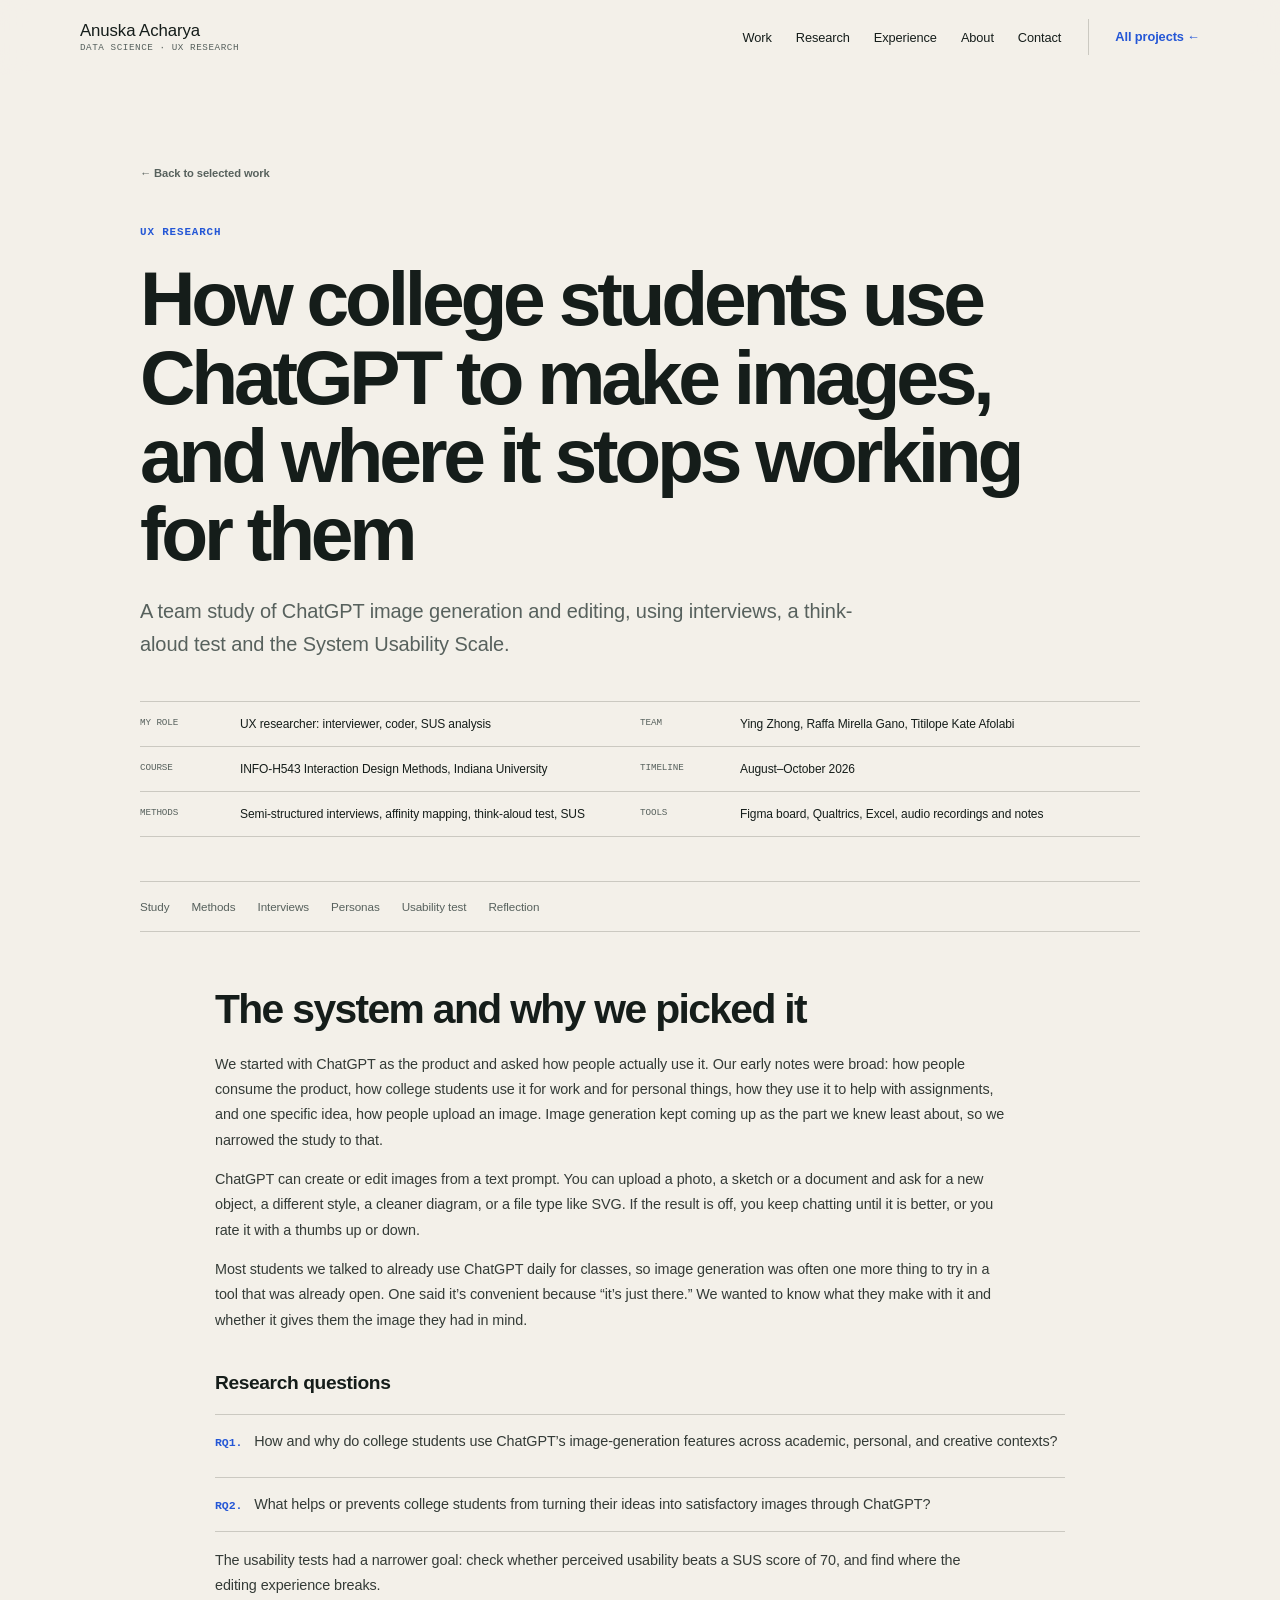
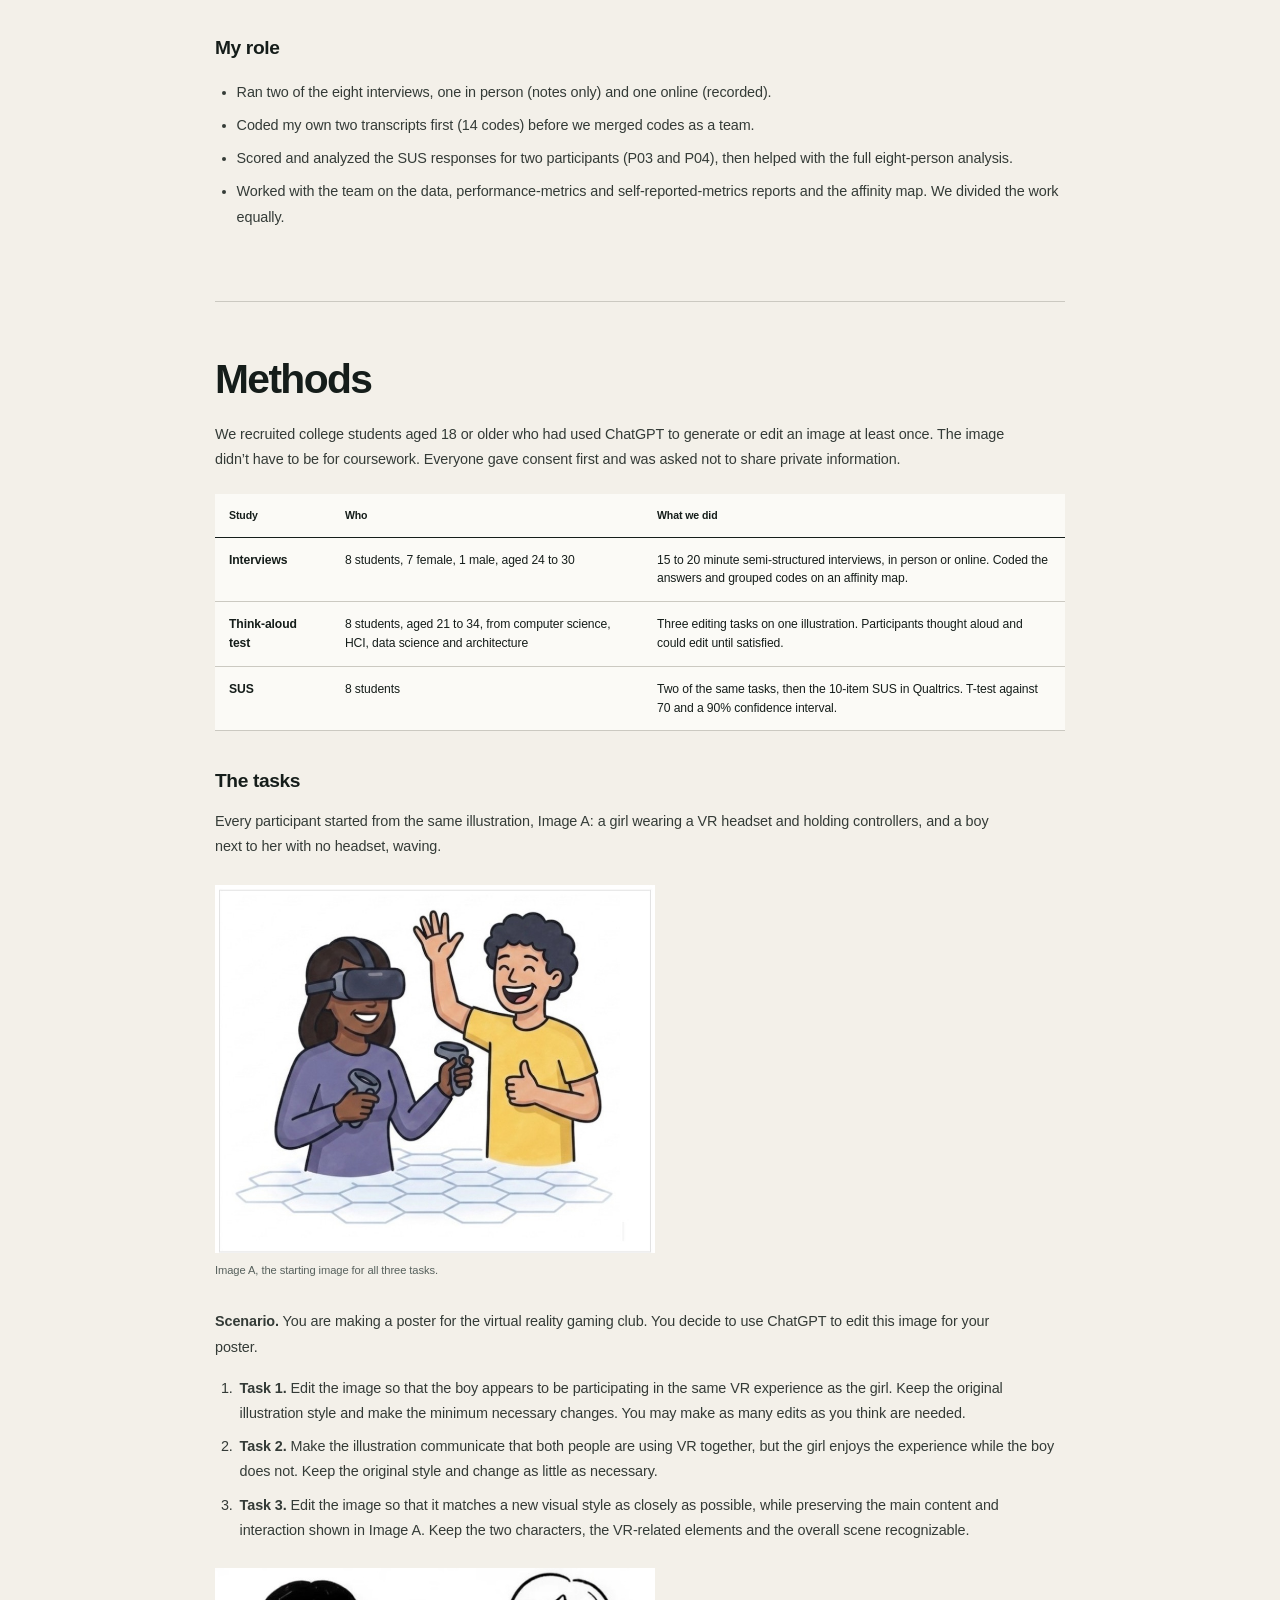
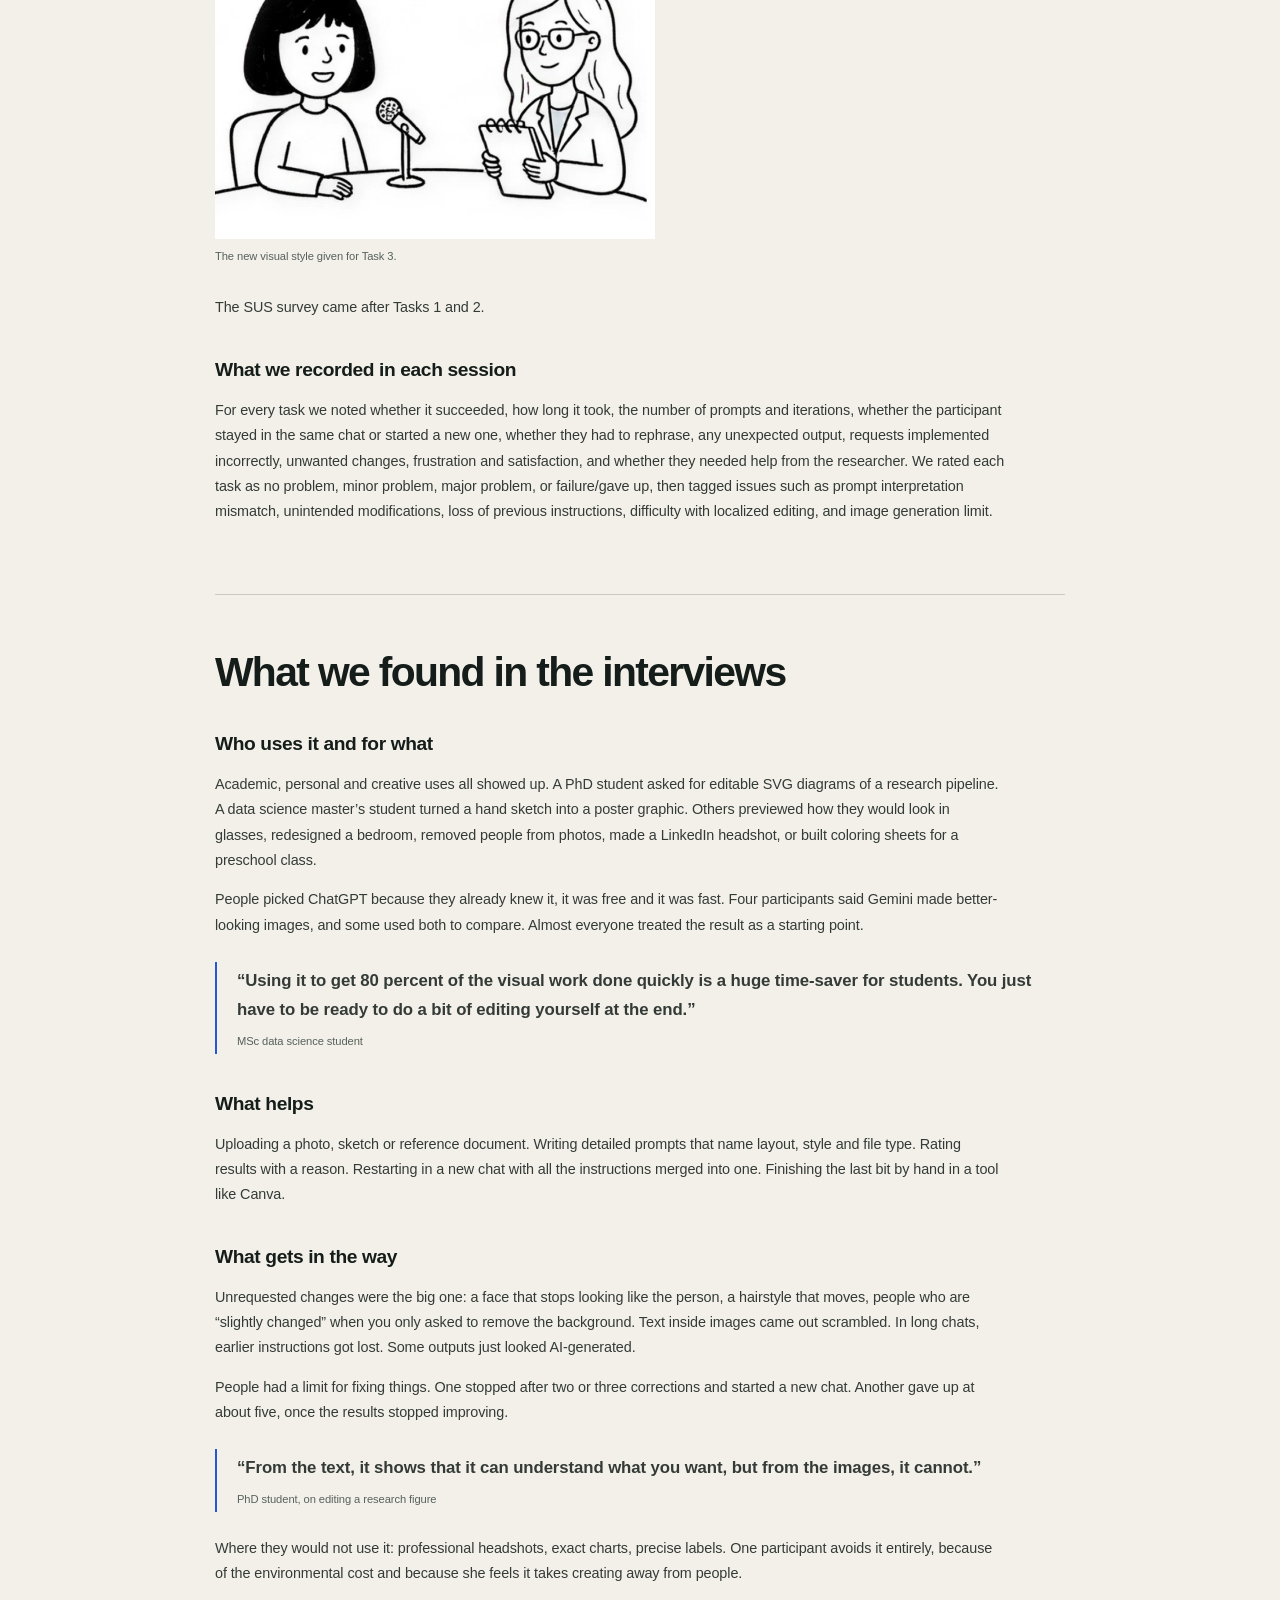
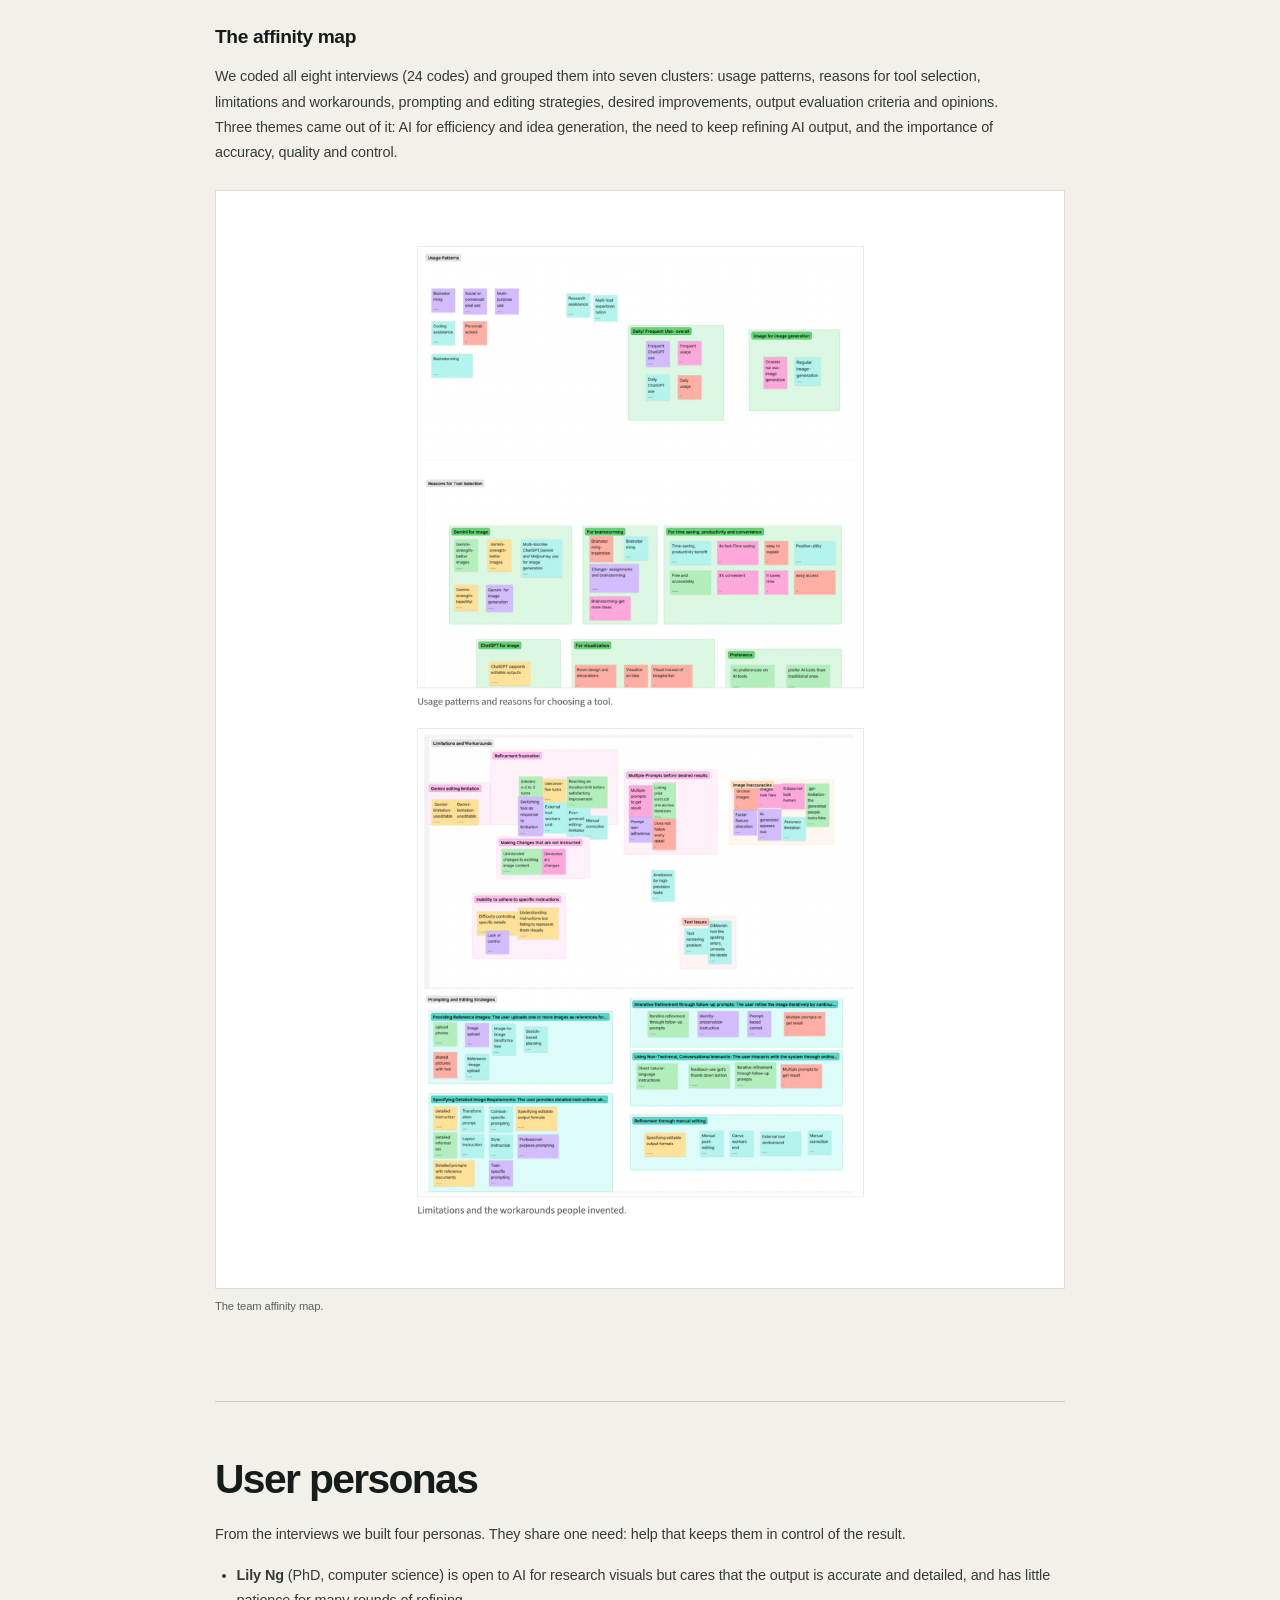
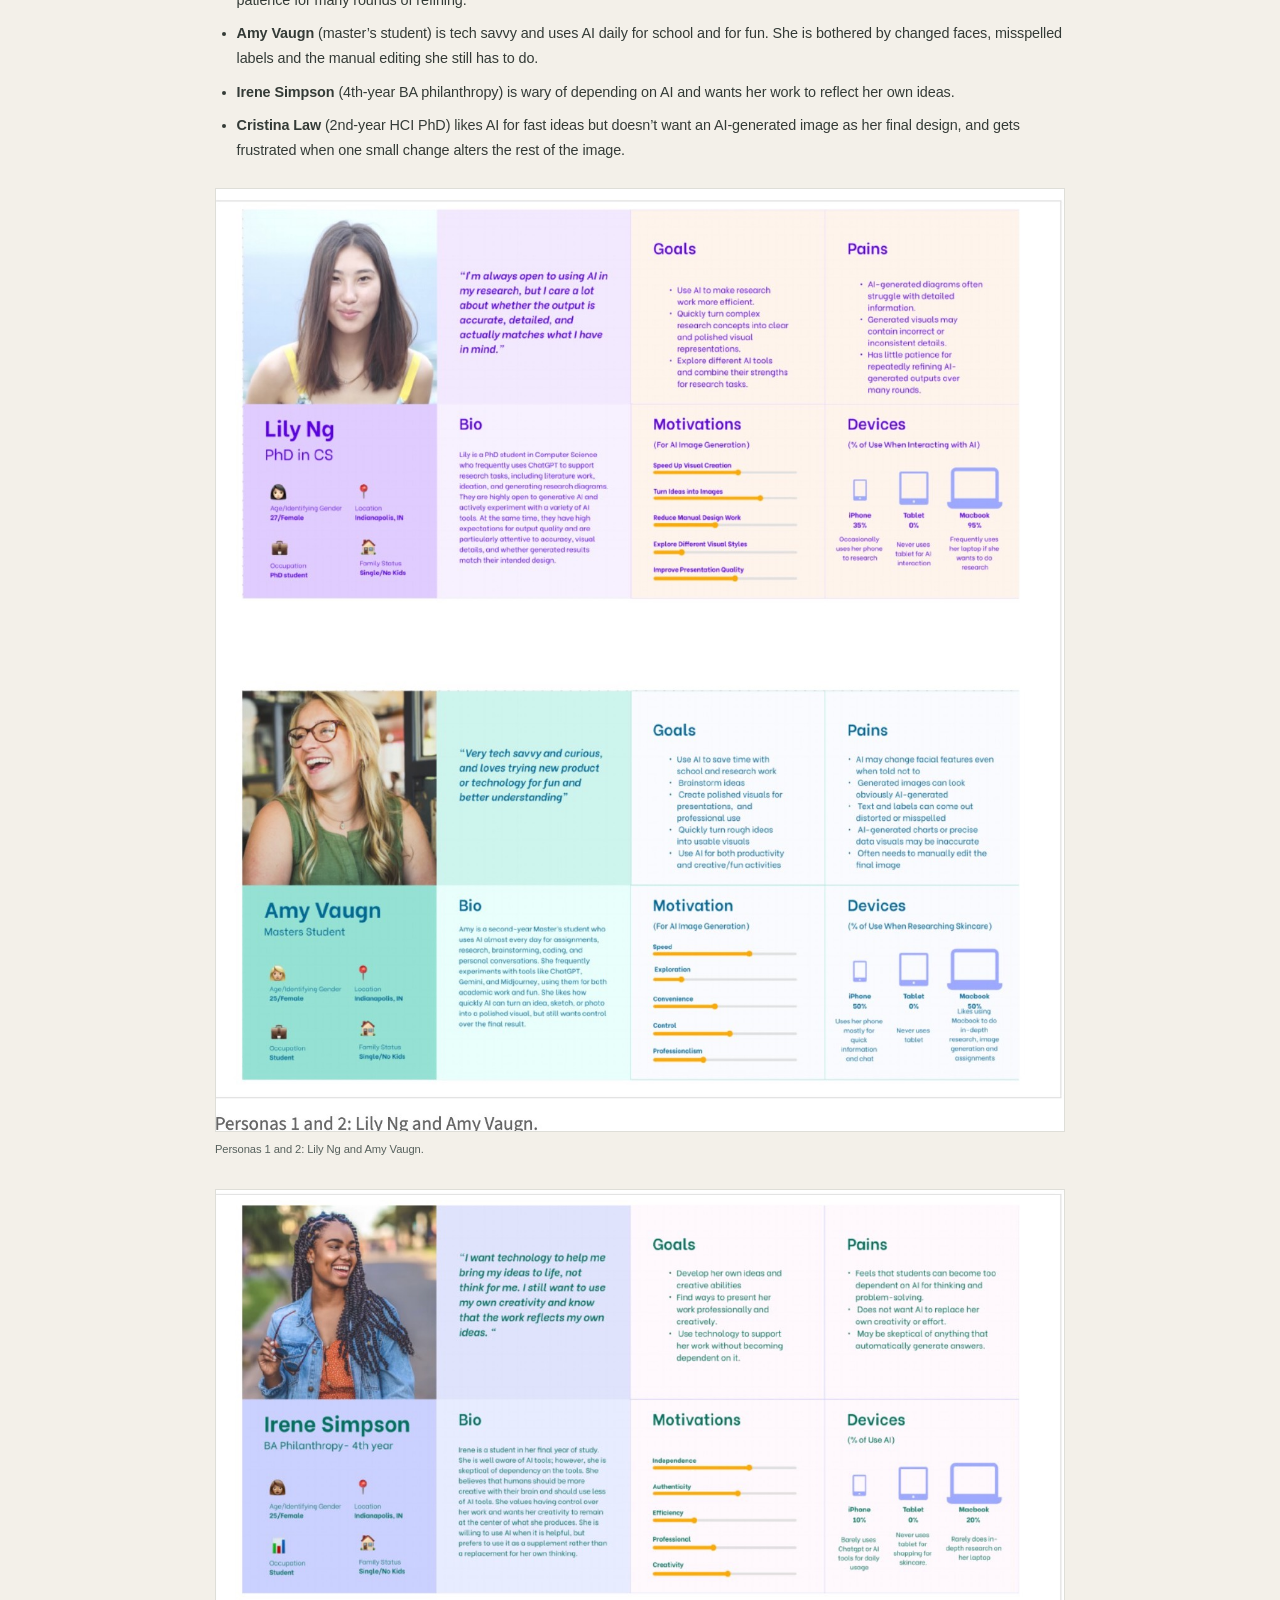
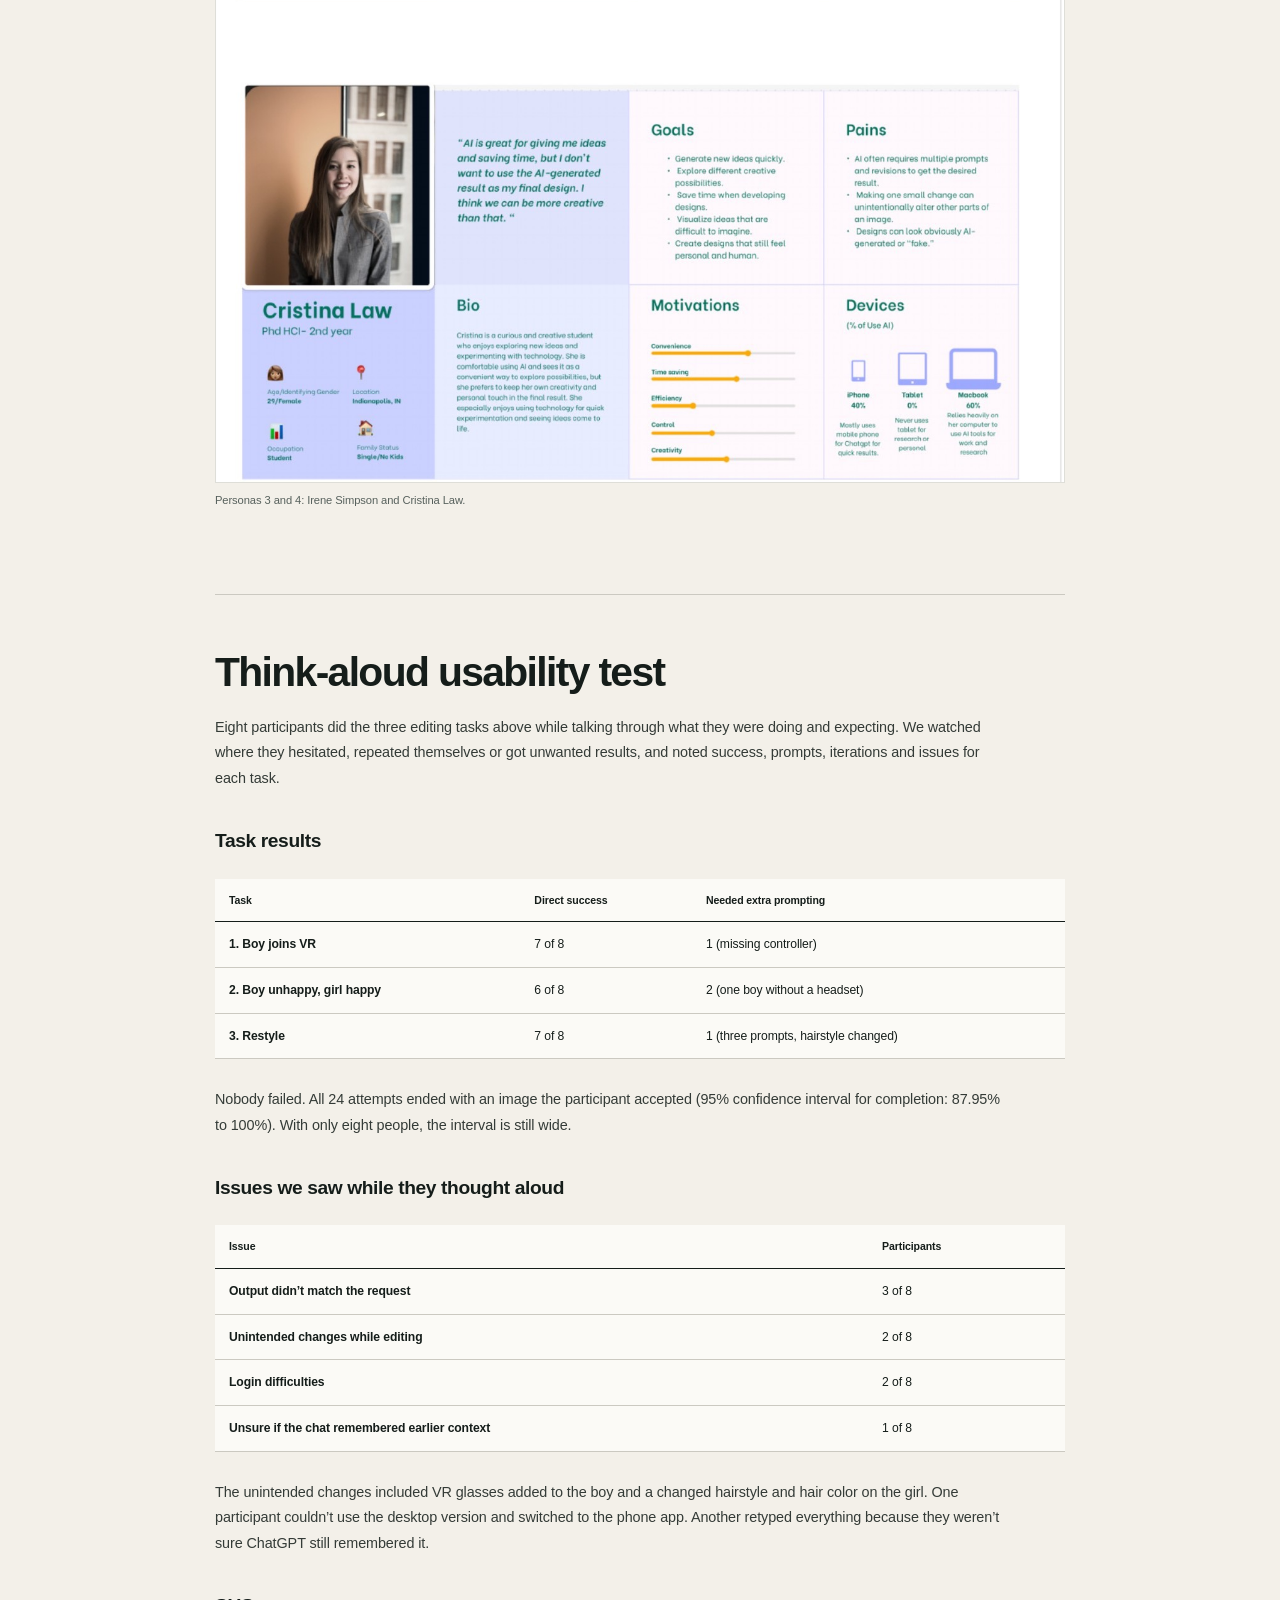
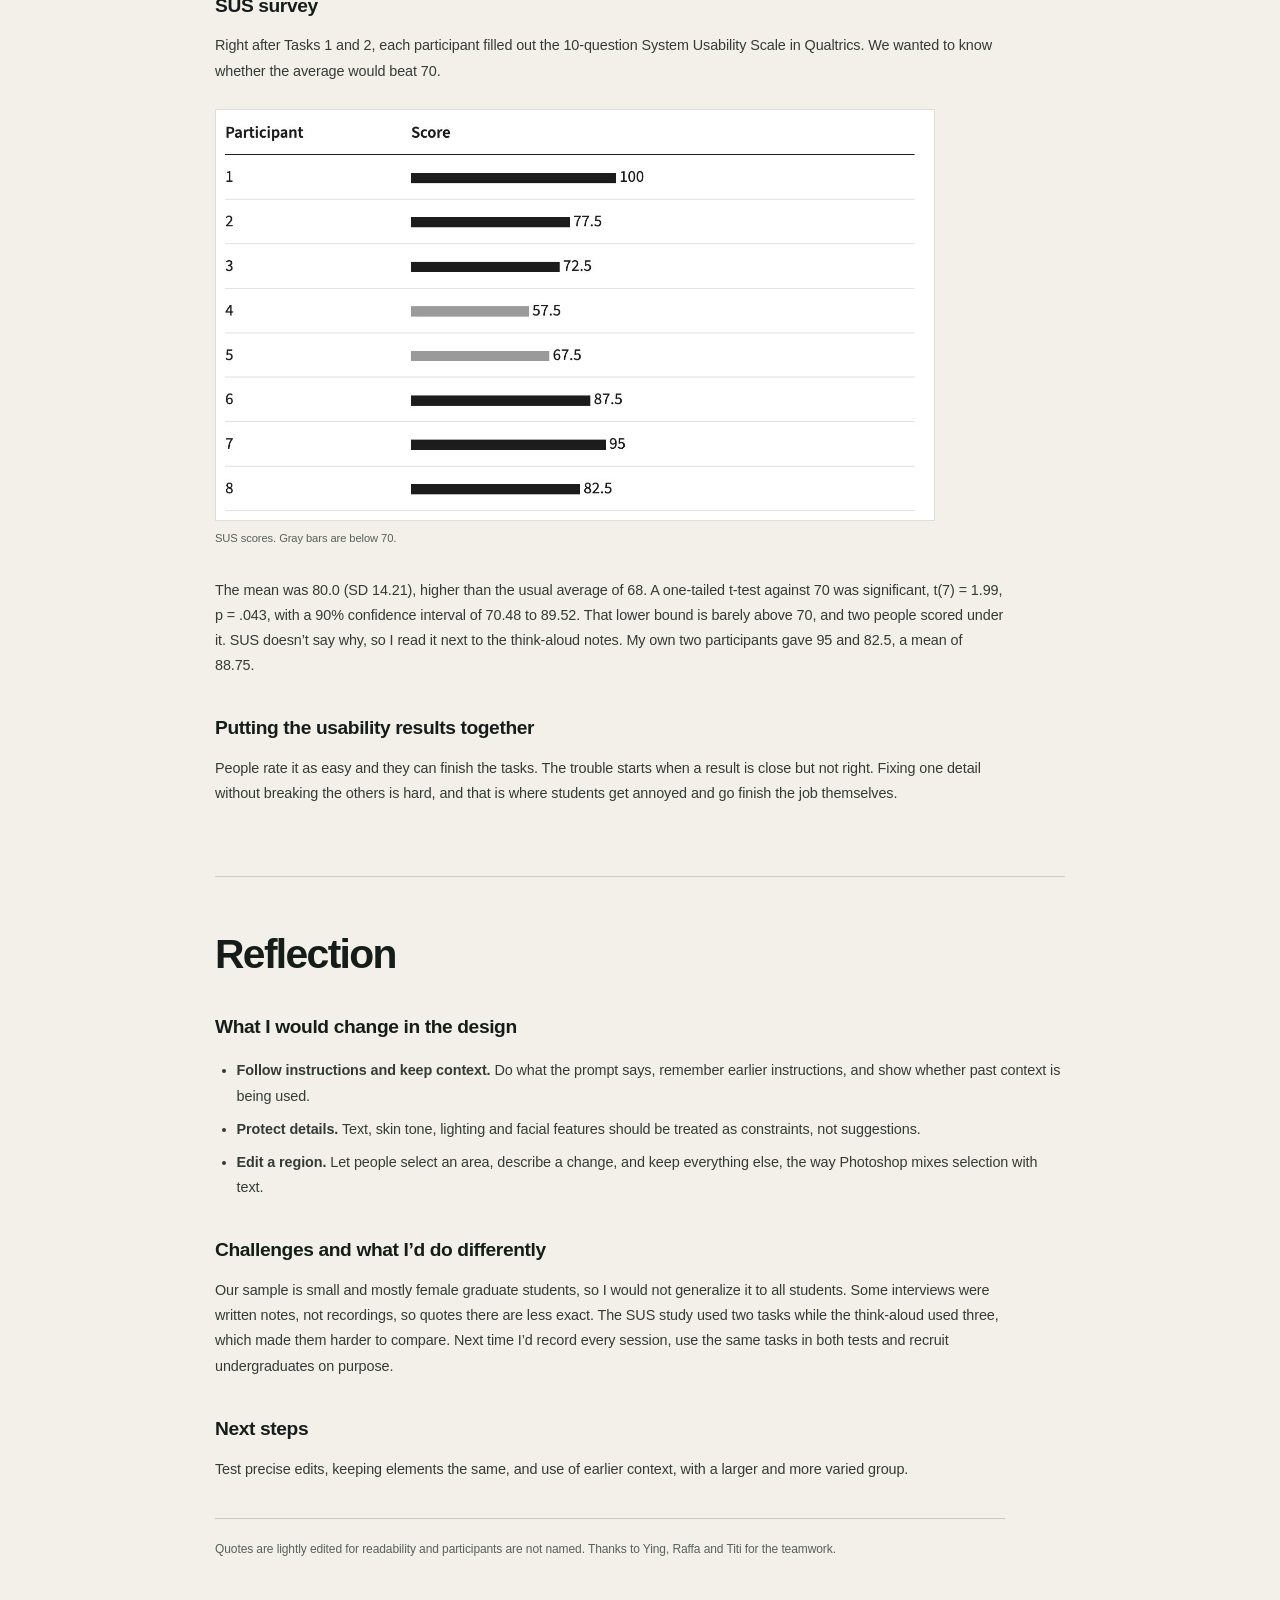
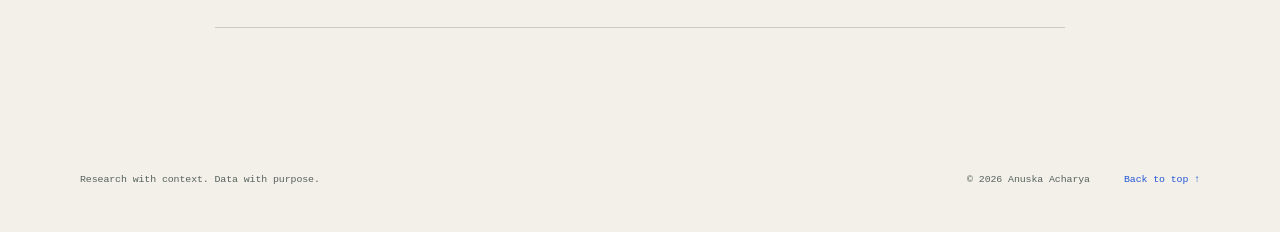
==== projects/chatgpt-image-ux-research.html @ b3dab409 "fix" ====
<!doctype html>
<html lang="en">
  <head>
    <meta charset="utf-8">
    <meta name="viewport" content="width=device-width, initial-scale=1">
    <meta
      name="description"
      content="A team study of how college students use ChatGPT image generation and editing, using interviews, think-aloud testing, and the System Usability Scale."
    >
    <meta name="theme-color" content="#f3f0e9">
    <meta property="og:title" content="How college students use ChatGPT to make images | Anuska Acharya">
    <meta
      property="og:description"
      content="A UX research study using interviews, think-aloud testing, and the System Usability Scale."
    >
    <meta property="og:type" content="article">
    <title>How college students use ChatGPT to make images | Anuska Acharya</title>
    <link rel="icon" href="../assets/favicon.svg" type="image/svg+xml">
    <link rel="stylesheet" href="../styles.css">
    <script src="../script.js" defer></script>
  </head>
  <body>
    <a class="skip-link" href="#main-content">Skip to content</a>

    <header class="site-header" data-site-header>
      <div class="nav-shell">
        <a class="wordmark" href="../index.html#home" aria-label="Anuska Acharya, home">
          <span class="wordmark-name">Anuska Acharya</span>
          <span class="wordmark-role">Data science · UX research</span>
        </a>
        <button
          class="nav-toggle"
          type="button"
          aria-expanded="false"
          aria-controls="site-navigation"
          data-nav-toggle
        >
          <span class="nav-toggle-label">Menu</span>
          <span class="nav-toggle-icon" aria-hidden="true"></span>
        </button>
        <nav id="site-navigation" class="site-navigation" aria-label="Primary" data-navigation>
          <ul>
            <li><a href="../index.html#work">Work</a></li>
            <li><a href="../index.html#research">Research</a></li>
            <li><a href="../index.html#experience">Experience</a></li>
            <li><a href="../index.html#about">About</a></li>
            <li><a href="../index.html#contact">Contact</a></li>
          </ul>
          <a class="nav-cta" href="../index.html#work">All projects <span aria-hidden="true">←</span></a>
        </nav>
      </div>
    </header>

    <main id="main-content" class="ux-document">
      <header class="ux-document-header">
        <a class="case-back-link" href="../index.html#work"><span aria-hidden="true">←</span> Back to selected work</a>
        <p class="ux-document-type">UX research</p>
        <h1>How college students use ChatGPT to make images, and where it stops working for them</h1>
        <p class="ux-document-intro">A team study of ChatGPT image generation and editing, using interviews, a think-aloud test and the System Usability Scale.</p>

        <dl class="ux-document-facts">
          <div><dt>My role</dt><dd>UX researcher: interviewer, coder, SUS analysis</dd></div>
          <div><dt>Team</dt><dd>Ying Zhong, Raffa Mirella Gano, Titilope Kate Afolabi</dd></div>
          <div><dt>Course</dt><dd>INFO-H543 Interaction Design Methods, Indiana University</dd></div>
          <div><dt>Timeline</dt><dd>August–October 2026</dd></div>
          <div><dt>Methods</dt><dd>Semi-structured interviews, affinity mapping, think-aloud test, SUS</dd></div>
          <div><dt>Tools</dt><dd>Figma board, Qualtrics, Excel, audio recordings and notes</dd></div>
        </dl>
      </header>

      <nav class="ux-document-nav" aria-label="On this page">
        <a href="#system">Study</a>
        <a href="#methods">Methods</a>
        <a href="#interviews">Interviews</a>
        <a href="#personas">Personas</a>
        <a href="#usability">Usability test</a>
        <a href="#reflection">Reflection</a>
      </nav>

      <article class="ux-document-content">
        <section id="system" class="ux-document-section">
          <h2>The system and why we picked it</h2>
          <p>We started with ChatGPT as the product and asked how people actually use it. Our early notes were broad: how people consume the product, how college students use it for work and for personal things, how they use it to help with assignments, and one specific idea, how people upload an image. Image generation kept coming up as the part we knew least about, so we narrowed the study to that.</p>
          <p>ChatGPT can create or edit images from a text prompt. You can upload a photo, a sketch or a document and ask for a new object, a different style, a cleaner diagram, or a file type like SVG. If the result is off, you keep chatting until it is better, or you rate it with a thumbs up or down.</p>
          <p>Most students we talked to already use ChatGPT daily for classes, so image generation was often one more thing to try in a tool that was already open. One said it’s convenient because “it’s just there.” We wanted to know what they make with it and whether it gives them the image they had in mind.</p>

          <h3>Research questions</h3>
          <ol class="ux-questions">
            <li><strong>RQ1.</strong> How and why do college students use ChatGPT’s image-generation features across academic, personal, and creative contexts?</li>
            <li><strong>RQ2.</strong> What helps or prevents college students from turning their ideas into satisfactory images through ChatGPT?</li>
          </ol>
          <p>The usability tests had a narrower goal: check whether perceived usability beats a SUS score of 70, and find where the editing experience breaks.</p>

          <h3>My role</h3>
          <ul>
            <li>Ran two of the eight interviews, one in person (notes only) and one online (recorded).</li>
            <li>Coded my own two transcripts first (14 codes) before we merged codes as a team.</li>
            <li>Scored and analyzed the SUS responses for two participants (P03 and P04), then helped with the full eight-person analysis.</li>
            <li>Worked with the team on the data, performance-metrics and self-reported-metrics reports and the affinity map. We divided the work equally.</li>
          </ul>
        </section>

        <section id="methods" class="ux-document-section">
          <h2>Methods</h2>
          <p>We recruited college students aged 18 or older who had used ChatGPT to generate or edit an image at least once. The image didn’t have to be for coursework. Everyone gave consent first and was asked not to share private information.</p>
          <div class="ux-table-wrap">
            <table class="ux-table">
              <thead><tr><th scope="col">Study</th><th scope="col">Who</th><th scope="col">What we did</th></tr></thead>
              <tbody>
                <tr><th scope="row">Interviews</th><td>8 students, 7 female, 1 male, aged 24 to 30</td><td>15 to 20 minute semi-structured interviews, in person or online. Coded the answers and grouped codes on an affinity map.</td></tr>
                <tr><th scope="row">Think-aloud test</th><td>8 students, aged 21 to 34, from computer science, HCI, data science and architecture</td><td>Three editing tasks on one illustration. Participants thought aloud and could edit until satisfied.</td></tr>
                <tr><th scope="row">SUS</th><td>8 students</td><td>Two of the same tasks, then the 10-item SUS in Qualtrics. T-test against 70 and a 90% confidence interval.</td></tr>
              </tbody>
            </table>
          </div>

          <h3>The tasks</h3>
          <p>Every participant started from the same illustration, Image A: a girl wearing a VR headset and holding controllers, and a boy next to her with no headset, waving.</p>
          <figure class="ux-figure ux-stimulus">
            <img src="../assets/chatgpt-image-ux/image-a.jpg" alt="Image A: an illustration of a girl wearing a VR headset and holding controllers beside a boy who is waving.">
            <figcaption>Image A, the starting image for all three tasks.</figcaption>
          </figure>
          <p><strong>Scenario.</strong> You are making a poster for the virtual reality gaming club. You decide to use ChatGPT to edit this image for your poster.</p>
          <ol class="ux-task-list">
            <li><strong>Task 1.</strong> Edit the image so that the boy appears to be participating in the same VR experience as the girl. Keep the original illustration style and make the minimum necessary changes. You may make as many edits as you think are needed.</li>
            <li><strong>Task 2.</strong> Make the illustration communicate that both people are using VR together, but the girl enjoys the experience while the boy does not. Keep the original style and change as little as necessary.</li>
            <li><strong>Task 3.</strong> Edit the image so that it matches a new visual style as closely as possible, while preserving the main content and interaction shown in Image A. Keep the two characters, the VR-related elements and the overall scene recognizable.</li>
          </ol>
          <figure class="ux-figure ux-style-reference">
            <img src="../assets/chatgpt-image-ux/task-3-style.jpg" alt="The black-and-white illustration used as the new visual style reference for Task 3.">
            <figcaption>The new visual style given for Task 3.</figcaption>
          </figure>
          <p>The SUS survey came after Tasks 1 and 2.</p>

          <h3>What we recorded in each session</h3>
          <p>For every task we noted whether it succeeded, how long it took, the number of prompts and iterations, whether the participant stayed in the same chat or started a new one, whether they had to rephrase, any unexpected output, requests implemented incorrectly, unwanted changes, frustration and satisfaction, and whether they needed help from the researcher. We rated each task as no problem, minor problem, major problem, or failure/gave up, then tagged issues such as prompt interpretation mismatch, unintended modifications, loss of previous instructions, difficulty with localized editing, and image generation limit.</p>
        </section>

        <section id="interviews" class="ux-document-section">
          <h2>What we found in the interviews</h2>
          <h3>Who uses it and for what</h3>
          <p>Academic, personal and creative uses all showed up. A PhD student asked for editable SVG diagrams of a research pipeline. A data science master’s student turned a hand sketch into a poster graphic. Others previewed how they would look in glasses, redesigned a bedroom, removed people from photos, made a LinkedIn headshot, or built coloring sheets for a preschool class.</p>
          <p>People picked ChatGPT because they already knew it, it was free and it was fast. Four participants said Gemini made better-looking images, and some used both to compare. Almost everyone treated the result as a starting point.</p>
          <blockquote class="ux-document-quote">
            <p>“Using it to get 80 percent of the visual work done quickly is a huge time-saver for students. You just have to be ready to do a bit of editing yourself at the end.”</p>
            <footer>MSc data science student</footer>
          </blockquote>

          <h3>What helps</h3>
          <p>Uploading a photo, sketch or reference document. Writing detailed prompts that name layout, style and file type. Rating results with a reason. Restarting in a new chat with all the instructions merged into one. Finishing the last bit by hand in a tool like Canva.</p>

          <h3>What gets in the way</h3>
          <p>Unrequested changes were the big one: a face that stops looking like the person, a hairstyle that moves, people who are “slightly changed” when you only asked to remove the background. Text inside images came out scrambled. In long chats, earlier instructions got lost. Some outputs just looked AI-generated.</p>
          <p>People had a limit for fixing things. One stopped after two or three corrections and started a new chat. Another gave up at about five, once the results stopped improving.</p>
          <blockquote class="ux-document-quote">
            <p>“From the text, it shows that it can understand what you want, but from the images, it cannot.”</p>
            <footer>PhD student, on editing a research figure</footer>
          </blockquote>
          <p>Where they would not use it: professional headshots, exact charts, precise labels. One participant avoids it entirely, because of the environmental cost and because she feels it takes creating away from people.</p>

          <h3>The affinity map</h3>
          <p>We coded all eight interviews (24 codes) and grouped them into seven clusters: usage patterns, reasons for tool selection, limitations and workarounds, prompting and editing strategies, desired improvements, output evaluation criteria and opinions. Three themes came out of it: AI for efficiency and idea generation, the need to keep refining AI output, and the importance of accuracy, quality and control.</p>
          <figure class="ux-figure ux-wide-figure">
            <a href="../assets/chatgpt-image-ux/affinity-map.jpg" target="_blank" rel="noreferrer"><img src="../assets/chatgpt-image-ux/affinity-map.jpg" alt="The affinity map from the study, with groups for usage patterns, tool selection, limitations, workarounds, prompting and editing strategies."></a>
            <figcaption>The team affinity map.</figcaption>
          </figure>
        </section>

        <section id="personas" class="ux-document-section">
          <h2>User personas</h2>
          <p>From the interviews we built four personas. They share one need: help that keeps them in control of the result.</p>
          <ul>
            <li><strong>Lily Ng</strong> (PhD, computer science) is open to AI for research visuals but cares that the output is accurate and detailed, and has little patience for many rounds of refining.</li>
            <li><strong>Amy Vaugn</strong> (master’s student) is tech savvy and uses AI daily for school and for fun. She is bothered by changed faces, misspelled labels and the manual editing she still has to do.</li>
            <li><strong>Irene Simpson</strong> (4th-year BA philanthropy) is wary of depending on AI and wants her work to reflect her own ideas.</li>
            <li><strong>Cristina Law</strong> (2nd-year HCI PhD) likes AI for fast ideas but doesn’t want an AI-generated image as her final design, and gets frustrated when one small change alters the rest of the image.</li>
          </ul>
          <figure class="ux-figure ux-wide-figure">
            <a href="../assets/chatgpt-image-ux/personas-1-2.jpg" target="_blank" rel="noreferrer"><img src="../assets/chatgpt-image-ux/personas-1-2.jpg" alt="The persona boards for Lily Ng and Amy Vaugn, as presented in the research PDF."></a>
            <figcaption>Personas 1 and 2: Lily Ng and Amy Vaugn.</figcaption>
          </figure>
          <figure class="ux-figure ux-wide-figure">
            <a href="../assets/chatgpt-image-ux/personas-3-4.jpg" target="_blank" rel="noreferrer"><img src="../assets/chatgpt-image-ux/personas-3-4.jpg" alt="The persona boards for Irene Simpson and Cristina Law, as presented in the research PDF."></a>
            <figcaption>Personas 3 and 4: Irene Simpson and Cristina Law.</figcaption>
          </figure>
        </section>

        <section id="usability" class="ux-document-section">
          <h2>Think-aloud usability test</h2>
          <p>Eight participants did the three editing tasks above while talking through what they were doing and expecting. We watched where they hesitated, repeated themselves or got unwanted results, and noted success, prompts, iterations and issues for each task.</p>

          <h3>Task results</h3>
          <div class="ux-table-wrap">
            <table class="ux-table">
              <thead><tr><th scope="col">Task</th><th scope="col">Direct success</th><th scope="col">Needed extra prompting</th></tr></thead>
              <tbody>
                <tr><th scope="row">1. Boy joins VR</th><td>7 of 8</td><td>1 (missing controller)</td></tr>
                <tr><th scope="row">2. Boy unhappy, girl happy</th><td>6 of 8</td><td>2 (one boy without a headset)</td></tr>
                <tr><th scope="row">3. Restyle</th><td>7 of 8</td><td>1 (three prompts, hairstyle changed)</td></tr>
              </tbody>
            </table>
          </div>
          <p>Nobody failed. All 24 attempts ended with an image the participant accepted (95% confidence interval for completion: 87.95% to 100%). With only eight people, the interval is still wide.</p>

          <h3>Issues we saw while they thought aloud</h3>
          <div class="ux-table-wrap">
            <table class="ux-table ux-issue-table">
              <thead><tr><th scope="col">Issue</th><th scope="col">Participants</th></tr></thead>
              <tbody>
                <tr><th scope="row">Output didn’t match the request</th><td>3 of 8</td></tr>
                <tr><th scope="row">Unintended changes while editing</th><td>2 of 8</td></tr>
                <tr><th scope="row">Login difficulties</th><td>2 of 8</td></tr>
                <tr><th scope="row">Unsure if the chat remembered earlier context</th><td>1 of 8</td></tr>
              </tbody>
            </table>
          </div>
          <p>The unintended changes included VR glasses added to the boy and a changed hairstyle and hair color on the girl. One participant couldn’t use the desktop version and switched to the phone app. Another retyped everything because they weren’t sure ChatGPT still remembered it.</p>

          <h3>SUS survey</h3>
          <p>Right after Tasks 1 and 2, each participant filled out the 10-question System Usability Scale in Qualtrics. We wanted to know whether the average would beat 70.</p>
          <figure class="ux-figure ux-sus-figure">
            <a href="../assets/chatgpt-image-ux/sus-scores.jpg" target="_blank" rel="noreferrer"><img src="../assets/chatgpt-image-ux/sus-scores.jpg" alt="SUS scores for eight participants: 100, 77.5, 72.5, 57.5, 67.5, 87.5, 95, and 82.5. Gray bars are below 70."></a>
            <figcaption>SUS scores. Gray bars are below 70.</figcaption>
          </figure>
          <p>The mean was 80.0 (SD 14.21), higher than the usual average of 68. A one-tailed t-test against 70 was significant, t(7) = 1.99, p = .043, with a 90% confidence interval of 70.48 to 89.52. That lower bound is barely above 70, and two people scored under it. SUS doesn’t say why, so I read it next to the think-aloud notes. My own two participants gave 95 and 82.5, a mean of 88.75.</p>

          <h3>Putting the usability results together</h3>
          <p>People rate it as easy and they can finish the tasks. The trouble starts when a result is close but not right. Fixing one detail without breaking the others is hard, and that is where students get annoyed and go finish the job themselves.</p>
        </section>

        <section id="reflection" class="ux-document-section">
          <h2>Reflection</h2>
          <h3>What I would change in the design</h3>
          <ul>
            <li><strong>Follow instructions and keep context.</strong> Do what the prompt says, remember earlier instructions, and show whether past context is being used.</li>
            <li><strong>Protect details.</strong> Text, skin tone, lighting and facial features should be treated as constraints, not suggestions.</li>
            <li><strong>Edit a region.</strong> Let people select an area, describe a change, and keep everything else, the way Photoshop mixes selection with text.</li>
          </ul>

          <h3>Challenges and what I’d do differently</h3>
          <p>Our sample is small and mostly female graduate students, so I would not generalize it to all students. Some interviews were written notes, not recordings, so quotes there are less exact. The SUS study used two tasks while the think-aloud used three, which made them harder to compare. Next time I’d record every session, use the same tasks in both tests and recruit undergraduates on purpose.</p>

          <h3>Next steps</h3>
          <p>Test precise edits, keeping elements the same, and use of earlier context, with a larger and more varied group.</p>

          <p class="ux-acknowledgment">Quotes are lightly edited for readability and participants are not named. Thanks to Ying, Raffa and Titi for the teamwork.</p>
        </section>
      </article>
    </main>

    <footer class="site-footer">
      <p>Research with context. Data with purpose.</p>
      <p>© <span data-current-year>2026</span> Anuska Acharya</p>
      <a href="#main-content">Back to top <span aria-hidden="true">↑</span></a>
    </footer>
  </body>
</html>
---- styles.css ----
:root {
  --canvas: #f3f0e9;
  --surface: #fbfaf6;
  --ink: #151d1a;
  --muted: #57615d;
  --rule: #cbc9c1;
  --accent: #2457d6;
  --accent-dark: #183a91;
  --accent-tint: #dfe7fb;
  --sage: #e3ebe6;
  --deep: #13201c;
  --signal: #bd3f25;
  --signal-tint: #f3ddd6;
  --display: "Avenir Next", "Segoe UI Variable Display", "Segoe UI", Helvetica, Arial, sans-serif;
  --body: "Avenir Next", "Segoe UI Variable Text", "Segoe UI", Helvetica, Arial, sans-serif;
  --data: ui-monospace, "SFMono-Regular", Consolas, "Liberation Mono", monospace;
  --page: min(1120px, calc(100vw - 64px));
  --ease: cubic-bezier(0.22, 1, 0.36, 1);
}

*,
*::before,
*::after {
  box-sizing: border-box;
}

html {
  scroll-behavior: smooth;
  scroll-padding-top: 88px;
}

body {
  margin: 0;
  background: var(--canvas);
  color: var(--ink);
  font-family: var(--body);
  font-size: 16px;
  line-height: 1.65;
  text-rendering: optimizeLegibility;
  -webkit-font-smoothing: antialiased;
}

::selection {
  background: var(--accent);
  color: var(--surface);
}

a {
  color: inherit;
  text-underline-offset: 0.22em;
}

button,
input,
summary {
  font: inherit;
}

button,
a,
summary {
  -webkit-tap-highlight-color: transparent;
}

h1,
h2,
h3,
h4,
p,
dl,
dd,
figure {
  margin-top: 0;
}

h1,
h2,
h3,
h4 {
  font-family: var(--display);
  font-weight: 650;
}

.visually-hidden {
  position: absolute !important;
  width: 1px !important;
  height: 1px !important;
  padding: 0 !important;
  margin: -1px !important;
  overflow: hidden !important;
  clip: rect(0, 0, 0, 0) !important;
  white-space: nowrap !important;
  border: 0 !important;
}

:focus-visible {
  outline: 3px solid var(--accent);
  outline-offset: 4px;
}

.skip-link {
  position: fixed;
  z-index: 1000;
  top: 12px;
  left: 12px;
  padding: 9px 13px;
  background: var(--deep);
  color: var(--surface);
  font-size: 0.85rem;
  font-weight: 700;
  transform: translateY(-160%);
  transition: transform 160ms ease;
}

.skip-link:focus {
  transform: translateY(0);
}

.section {
  width: var(--page);
  margin-inline: auto;
  padding-block: 112px;
}

.eyebrow,
.notebook-label,
.notebook-date,
.entry-index,
.record-meta,
.experience-date {
  font-family: var(--data);
  font-size: 0.7rem;
  letter-spacing: 0.09em;
  line-height: 1.5;
  text-transform: uppercase;
}

.eyebrow {
  margin-bottom: 24px;
  color: var(--accent);
  font-weight: 700;
}

/* Header */

.site-header {
  position: sticky;
  z-index: 100;
  top: 0;
  border-bottom: 1px solid transparent;
  background: rgba(243, 240, 233, 0.94);
  backdrop-filter: blur(14px);
  -webkit-backdrop-filter: blur(14px);
  transition: border-color 180ms ease;
}

.site-header.is-scrolled {
  border-bottom-color: var(--rule);
}

.nav-shell {
  display: flex;
  width: var(--page);
  min-height: 74px;
  margin-inline: auto;
  align-items: center;
  justify-content: space-between;
  gap: 36px;
}

.wordmark {
  display: inline-flex;
  color: inherit;
  flex-direction: column;
  line-height: 1.15;
  text-decoration: none;
}

.wordmark-name {
  font-family: var(--display);
  font-size: 1.05rem;
}

.wordmark-role {
  margin-top: 3px;
  color: var(--muted);
  font-family: var(--data);
  font-size: 0.58rem;
  letter-spacing: 0.06em;
  text-transform: uppercase;
}

.site-navigation,
.site-navigation ul {
  display: flex;
  align-items: center;
}

.site-navigation {
  gap: 27px;
}

.site-navigation ul {
  padding: 0;
  margin: 0;
  gap: 24px;
  list-style: none;
}

.site-navigation a {
  position: relative;
  padding-block: 7px;
  font-size: 0.8rem;
  text-decoration: none;
}

.site-navigation ul a::after {
  position: absolute;
  right: 0;
  bottom: 2px;
  left: 0;
  height: 1px;
  background: var(--accent);
  content: "";
  transform: scaleX(0);
  transform-origin: left;
  transition: transform 180ms ease;
}

.site-navigation ul a:hover::after,
.site-navigation ul a[aria-current="true"]::after {
  transform: scaleX(1);
}

.site-navigation .nav-cta {
  padding-left: 26px;
  border-left: 1px solid var(--rule);
  color: var(--accent);
  font-weight: 650;
}

.site-navigation .nav-cta:hover {
  color: var(--accent-dark);
  text-decoration: underline;
}

.nav-toggle {
  display: none;
  padding: 8px 0 8px 12px;
  border: 0;
  background: transparent;
  color: inherit;
}

/* Hero and research notebook */

.hero {
  padding-top: clamp(84px, 10vw, 136px);
  padding-bottom: 0;
}

.hero-grid {
  display: grid;
  grid-template-columns: minmax(0, 7fr) minmax(330px, 5fr);
  align-items: start;
  gap: clamp(56px, 8vw, 104px);
}

.hero-copy {
  padding-top: 16px;
}

.hero h1 {
  max-width: 730px;
  margin-bottom: 30px;
  font-size: clamp(3.35rem, 5.2vw, 4.4rem);
  letter-spacing: -0.038em;
  line-height: 1.03;
}

.hero-intro {
  max-width: 650px;
  margin-bottom: 32px;
  color: var(--muted);
  font-size: clamp(1.02rem, 1.4vw, 1.17rem);
  line-height: 1.7;
}

.hero-actions {
  display: flex;
  flex-wrap: wrap;
  gap: 15px 30px;
}

.text-link {
  color: var(--accent);
  font-size: 0.88rem;
  font-weight: 650;
  text-decoration-thickness: 1px;
}

.text-link:hover {
  color: var(--accent-dark);
}

.text-link span,
.project-link span,
.contact-email span {
  display: inline-block;
  transition: translate 160ms ease;
}

.text-link:hover span,
.project-link:hover span,
.contact-email:hover span {
  translate: 3px -1px;
}

.text-link-muted {
  color: var(--muted);
}

.research-notebook {
  scroll-margin-top: 104px;
  border: 1px solid var(--rule);
  border-top: 4px solid var(--accent);
  border-radius: 4px;
  background: var(--surface);
}

.notebook-heading {
  display: flex;
  padding: 20px 22px 14px;
  align-items: baseline;
  justify-content: space-between;
  gap: 20px;
}

.notebook-label,
.notebook-date,
.entry-index {
  margin: 0;
}

.notebook-label {
  color: var(--accent);
  font-weight: 700;
}

.notebook-date {
  color: var(--muted);
  font-size: 0.62rem;
}

.research-notebook > h2 {
  padding: 0 22px 22px;
  margin: 0;
  font-size: 2rem;
  letter-spacing: -0.025em;
  line-height: 1.1;
}

.notebook-entry {
  padding: 22px;
  border-top: 1px solid var(--rule);
}

.entry-index {
  margin-bottom: 12px;
  color: var(--muted);
}

.notebook-entry h3 {
  margin-bottom: 16px;
  font-family: var(--body);
  font-size: 1rem;
  font-weight: 650;
  line-height: 1.4;
}

.research-trail {
  display: grid;
  padding: 0;
  margin: 0;
  grid-template-columns: 1fr 1fr;
  gap: 8px 18px;
  list-style: none;
}

.research-trail li {
  position: relative;
  padding-left: 18px;
  color: var(--muted);
  font-size: 0.73rem;
}

.research-trail li::before {
  position: absolute;
  top: 0.14em;
  left: 0;
  color: var(--accent);
  content: "○";
  font-size: 0.9rem;
}

.research-trail li[data-state="complete"]::before {
  content: "✓";
}

.research-trail li[data-state="current"] {
  color: var(--ink);
  font-weight: 650;
}

.entry-methods {
  margin-bottom: 14px;
  color: var(--muted);
  font-family: var(--data);
  font-size: 0.68rem;
  line-height: 1.7;
}

.publication-note {
  display: inline-block;
  padding: 5px 8px;
  margin: 0;
  border-left: 2px solid var(--accent);
  background: var(--accent-tint);
  color: var(--accent-dark);
  font-size: 0.68rem;
  font-weight: 650;
}

.meta-strip {
  display: grid;
  margin: 88px 0 0;
  grid-template-columns: repeat(4, 1fr);
  border-top: 1px solid var(--rule);
  border-bottom: 1px solid var(--rule);
}

.meta-strip div {
  padding: 17px 20px 18px 0;
}

.meta-strip div + div {
  padding-left: 20px;
  border-left: 1px solid var(--rule);
}

.meta-strip dt {
  margin-bottom: 5px;
  color: var(--muted);
  font-family: var(--data);
  font-size: 0.58rem;
  letter-spacing: 0.08em;
  text-transform: uppercase;
}

.meta-strip dd {
  font-family: var(--display);
  font-size: 1rem;
  line-height: 1.3;
}

/* Shared heading */

.section-heading {
  display: grid;
  margin-bottom: 64px;
  grid-template-columns: minmax(130px, 2fr) minmax(0, 10fr);
  gap: 40px;
}

.section-heading .eyebrow {
  padding-top: 8px;
}

.section-heading h2,
.about h2,
.contact h2 {
  max-width: 820px;
  margin-bottom: 22px;
  font-size: clamp(2.65rem, 4.2vw, 3.5rem);
  letter-spacing: -0.035em;
  line-height: 1.08;
}

.section-heading > div > p {
  max-width: 650px;
  margin: 0;
  color: var(--muted);
}

/* Project ledger */

.work {
  width: 100%;
  max-width: none;
  padding-inline: max(32px, calc((100vw - 1120px) / 2));
  border-bottom: 1px solid var(--rule);
  background: var(--surface);
}

.project-ledger {
  border-top: 1px solid var(--ink);
}

.project-record {
  display: grid;
  padding: 48px 0 46px;
  grid-template-columns: minmax(150px, 2.1fr) minmax(0, 9.9fr);
  gap: 40px;
  border-bottom: 1px solid var(--rule);
}

.record-number {
  margin-bottom: 24px;
  color: var(--accent);
  font-family: var(--display);
  font-size: 2rem;
  line-height: 1;
}

.record-meta {
  margin: 0;
  color: var(--muted);
}

.current-marker {
  color: var(--accent);
  font-weight: 700;
}

.project-main h3 {
  max-width: 800px;
  margin-bottom: 16px;
  font-size: clamp(2rem, 3.1vw, 2.8rem);
  letter-spacing: -0.03em;
  line-height: 1.08;
}

.project-summary {
  max-width: 760px;
  margin-bottom: 22px;
  color: var(--muted);
  font-size: 1rem;
}

.project-title-row {
  display: flex;
  align-items: baseline;
  justify-content: space-between;
  gap: 28px;
}

.project-title-row h3 {
  margin-right: auto;
}

.project-link {
  flex: 0 0 auto;
  color: var(--accent);
  font-size: 0.78rem;
  font-weight: 650;
  white-space: nowrap;
}

.method-list {
  display: flex;
  padding: 0;
  margin: 0 0 27px;
  flex-wrap: wrap;
  color: var(--muted);
  list-style: none;
}

.method-list li {
  font-family: var(--data);
  font-size: 0.65rem;
  letter-spacing: 0.025em;
}

.method-list li:not(:last-child)::after {
  margin-inline: 9px;
  color: var(--accent);
  content: "·";
}

.case-note {
  border-top: 1px solid var(--rule);
}

.case-note summary {
  position: relative;
  padding: 17px 38px 17px 0;
  color: var(--accent);
  cursor: pointer;
  font-size: 0.8rem;
  font-weight: 650;
  list-style: none;
}

.case-note summary::-webkit-details-marker {
  display: none;
}

.case-note summary::after {
  position: absolute;
  top: 13px;
  right: 3px;
  color: var(--accent);
  content: "+";
  font-family: var(--display);
  font-size: 1.45rem;
  font-weight: 400;
  line-height: 1;
}

.case-note[open] summary::after {
  content: "−";
}

.case-note summary:hover {
  color: var(--accent-dark);
  text-decoration: underline;
  text-underline-offset: 0.22em;
}

.case-note-content {
  display: grid;
  padding: 23px 24px 25px;
  margin-bottom: 4px;
  grid-template-columns: repeat(3, 1fr);
  gap: 28px;
  border-left: 3px solid var(--accent);
  background: var(--accent-tint);
}

.case-note-content h4 {
  margin-bottom: 9px;
  color: var(--accent-dark);
  font-family: var(--data);
  font-size: 0.64rem;
  font-weight: 700;
  letter-spacing: 0.07em;
  text-transform: uppercase;
}

.case-note-content p {
  margin: 0;
  color: #48424a;
  font-size: 0.78rem;
  line-height: 1.58;
}

.more-work {
  display: grid;
  padding-top: 76px;
  grid-template-columns: minmax(130px, 2fr) minmax(210px, 3.5fr) minmax(0, 6.5fr);
  gap: 40px;
}

.more-work .eyebrow {
  padding-top: 5px;
}

.more-work h3 {
  max-width: 310px;
  margin: 0;
  font-size: 1.8rem;
  line-height: 1.18;
}

.more-work ul {
  padding: 0;
  margin: 0;
  border-top: 1px solid var(--rule);
  list-style: none;
}

.more-work li {
  display: flex;
  padding: 14px 0;
  border-bottom: 1px solid var(--rule);
  justify-content: space-between;
  gap: 24px;
}

.more-work li span:first-child {
  font-size: 0.86rem;
  font-weight: 650;
}

.more-work li span:last-child {
  color: var(--muted);
  font-family: var(--data);
  font-size: 0.62rem;
  text-align: right;
}

/* Experience */

.experience {
  width: 100%;
  max-width: none;
  padding-inline: max(32px, calc((100vw - 1120px) / 2));
  border-bottom: 1px solid var(--rule);
  background: var(--sage);
}

.experience-ledger {
  padding: 0;
  margin: 0;
  border-top: 1px solid var(--ink);
  list-style: none;
}

.experience-ledger li {
  display: grid;
  padding: 30px 0 32px;
  grid-template-columns: minmax(140px, 2fr) minmax(250px, 4fr) minmax(0, 6fr);
  gap: 38px;
  border-bottom: 1px solid rgba(31, 36, 33, 0.2);
}

.experience-date {
  margin: 3px 0 0;
  color: var(--accent);
}

.experience-date span {
  color: var(--muted);
  font-size: 0.62rem;
}

.experience-role h3 {
  margin-bottom: 5px;
  font-family: var(--body);
  font-size: 1rem;
  font-weight: 650;
  line-height: 1.35;
}

.experience-role p,
.experience-description {
  margin: 0;
  color: var(--muted);
  font-size: 0.8rem;
  line-height: 1.58;
}

.experience-description {
  max-width: 580px;
}

/* About */

.about {
  display: grid;
  grid-template-columns: minmax(0, 7fr) minmax(340px, 5fr);
  align-items: start;
  gap: clamp(60px, 9vw, 116px);
}

.about-copy h2 {
  margin-bottom: 30px;
}

.about-copy > p:last-child {
  max-width: 690px;
  margin: 0;
  color: var(--muted);
  font-size: 1.08rem;
  line-height: 1.75;
}

.about-details {
  border-top: 1px solid var(--ink);
}

.about-details section {
  padding: 26px 0 30px;
  border-bottom: 1px solid var(--rule);
}

.about-details h3 {
  margin-bottom: 25px;
  font-family: var(--data);
  font-size: 0.68rem;
  font-weight: 700;
  letter-spacing: 0.09em;
  text-transform: uppercase;
}

.detail-item + .detail-item {
  margin-top: 24px;
}

.detail-item p {
  margin-bottom: 3px;
}

.detail-item p:first-child {
  font-size: 0.88rem;
  font-weight: 650;
}

.detail-item p:not(:first-child) {
  color: var(--muted);
  font-size: 0.75rem;
  line-height: 1.5;
}

.toolkit-list {
  margin: 0;
}

.toolkit-list div {
  display: grid;
  padding: 10px 0;
  grid-template-columns: 108px 1fr;
  gap: 16px;
  border-bottom: 1px solid var(--rule);
}

.toolkit-list dt {
  color: var(--accent);
  font-family: var(--data);
  font-size: 0.62rem;
  font-weight: 700;
  text-transform: uppercase;
}

.toolkit-list dd {
  color: var(--muted);
  font-size: 0.74rem;
  line-height: 1.5;
}

/* Contact and footer */

.contact {
  padding-block: 104px;
  background: var(--deep);
  color: var(--surface);
}

.contact-inner {
  width: var(--page);
  margin-inline: auto;
}

.contact .eyebrow {
  color: #9fb7ff;
}

.contact h2 {
  max-width: 810px;
  margin-bottom: 24px;
}

.contact-inner > p:not(.eyebrow) {
  max-width: 660px;
  margin-bottom: 38px;
  color: rgba(255, 253, 249, 0.7);
}

.contact-email {
  display: inline-flex;
  padding-bottom: 5px;
  border-bottom: 1px solid #9fb7ff;
  align-items: center;
  gap: 18px;
  color: #dfe7ff;
  font-family: var(--display);
  font-size: clamp(1.5rem, 3vw, 2.25rem);
  text-decoration: none;
}

.contact-email:hover {
  color: var(--surface);
}

.contact-links {
  display: flex;
  margin-top: 38px;
  gap: 26px;
}

.contact-links a {
  color: rgba(255, 253, 249, 0.74);
  font-size: 0.76rem;
  font-weight: 650;
}

.contact-links a:hover {
  color: var(--surface);
}

.site-footer {
  display: grid;
  width: var(--page);
  min-height: 104px;
  margin-inline: auto;
  grid-template-columns: 1fr auto auto;
  align-items: center;
  gap: 34px;
  color: var(--muted);
  font-family: var(--data);
  font-size: 0.62rem;
}

.site-footer p {
  margin: 0;
}

.site-footer a {
  color: var(--accent);
  text-decoration: none;
}

.site-footer a:hover {
  text-decoration: underline;
}

@media (max-width: 940px) {
  :root {
    --page: min(100% - 48px, 1120px);
  }

  .hero-grid {
    grid-template-columns: minmax(0, 1.25fr) minmax(300px, 0.75fr);
    gap: 48px;
  }

  .hero h1 {
    font-size: clamp(3rem, 6.3vw, 3.8rem);
  }

  .project-record {
    grid-template-columns: 130px minmax(0, 1fr);
    gap: 30px;
  }

  .case-note-content {
    gap: 20px;
  }

  .more-work {
    grid-template-columns: 130px 1fr 2fr;
    gap: 30px;
  }

  .experience-ledger li {
    grid-template-columns: 130px minmax(210px, 0.8fr) minmax(0, 1.2fr);
    gap: 28px;
  }

  .about {
    grid-template-columns: minmax(0, 1.15fr) minmax(310px, 0.85fr);
    gap: 50px;
  }
}

@media (max-width: 780px) {
  :root {
    --page: calc(100% - 36px);
  }

  html {
    scroll-padding-top: 76px;
  }

  .section {
    padding-block: 82px;
  }

  .nav-shell {
    min-height: 66px;
  }

  .wordmark-role {
    display: none;
  }

  .js .nav-toggle {
    display: inline-flex;
    min-height: 40px;
    align-items: center;
    gap: 10px;
    cursor: pointer;
    font-size: 0.72rem;
    font-weight: 650;
  }

  .nav-toggle-icon,
  .nav-toggle-icon::before {
    display: block;
    width: 20px;
    height: 1px;
    background: currentColor;
    content: "";
    transition: transform 160ms ease;
  }

  .nav-toggle-icon::before {
    transform: translateY(-6px);
  }

  .nav-toggle[aria-expanded="true"] .nav-toggle-icon {
    transform: rotate(45deg);
  }

  .nav-toggle[aria-expanded="true"] .nav-toggle-icon::before {
    transform: rotate(-90deg);
  }

  .site-navigation {
    position: absolute;
    top: 66px;
    right: 0;
    left: 0;
    display: flex;
    padding: 18px;
    border-top: 1px solid var(--rule);
    border-bottom: 1px solid var(--rule);
    background: var(--canvas);
    align-items: stretch;
    flex-direction: column;
  }

  .js .site-navigation {
    display: none;
  }

  .js .site-navigation.is-open {
    display: flex;
  }

  .site-navigation ul {
    align-items: stretch;
    flex-direction: column;
    gap: 0;
  }

  .site-navigation a {
    display: block;
    width: 100%;
    padding: 10px 0;
  }

  .site-navigation .nav-cta {
    padding-left: 0;
    border-top: 1px solid var(--rule);
    border-left: 0;
  }

  body.nav-open {
    overflow: hidden;
  }

  .hero {
    padding-top: 76px;
    padding-bottom: 0;
  }

  .hero-grid {
    grid-template-columns: 1fr;
  }

  .hero h1 {
    font-size: clamp(2.8rem, 12.5vw, 4rem);
  }

  .research-notebook {
    max-width: 600px;
  }

  .meta-strip {
    margin-top: 64px;
    grid-template-columns: 1fr 1fr;
  }

  .meta-strip div:nth-child(3) {
    border-left: 0;
  }

  .meta-strip div:nth-child(n + 3) {
    border-top: 1px solid var(--rule);
  }

  .section-heading {
    display: block;
  }

  .section-heading .eyebrow {
    padding-top: 0;
  }

  .section-heading h2,
  .about h2,
  .contact h2 {
    font-size: clamp(2.35rem, 10vw, 3.3rem);
  }

  .work,
  .experience {
    padding-inline: 18px;
  }

  .project-record {
    grid-template-columns: 80px minmax(0, 1fr);
    gap: 22px;
  }

  .project-main h3 {
    font-size: clamp(1.85rem, 7.5vw, 2.45rem);
  }

  .project-title-row {
    align-items: flex-start;
    flex-direction: column;
    gap: 0;
  }

  .project-link {
    margin-bottom: 20px;
  }

  .case-note-content {
    grid-template-columns: 1fr;
  }

  .more-work {
    grid-template-columns: 80px minmax(0, 1fr);
    gap: 22px;
  }

  .more-work ul {
    grid-column: 2;
  }

  .experience-ledger li {
    grid-template-columns: 110px minmax(0, 1fr);
    gap: 18px 24px;
  }

  .experience-description {
    grid-column: 2;
  }

  .about {
    grid-template-columns: 1fr;
    gap: 62px;
  }

  .contact {
    padding-block: 82px;
  }

  .site-footer {
    min-height: 140px;
    padding-block: 26px;
    grid-template-columns: 1fr auto;
    gap: 12px 22px;
  }

  .site-footer p:first-child {
    grid-column: 1 / -1;
  }
}

@media (max-width: 520px) {
  .hero h1 {
    font-size: 2.75rem;
  }

  .research-trail {
    grid-template-columns: 1fr;
  }

  .project-record {
    grid-template-columns: 1fr;
  }

  .project-side {
    display: flex;
    align-items: baseline;
    justify-content: space-between;
    gap: 18px;
  }

  .record-number {
    margin-bottom: 0;
  }

  .record-meta {
    text-align: right;
  }

  .more-work {
    grid-template-columns: 1fr;
  }

  .more-work .eyebrow,
  .more-work ul {
    grid-column: auto;
  }

  .more-work li {
    align-items: flex-start;
    flex-direction: column;
    gap: 3px;
  }

  .more-work li span:last-child {
    text-align: left;
  }

  .experience-ledger li {
    grid-template-columns: 1fr;
  }

  .experience-description {
    grid-column: auto;
  }

  .experience-date {
    margin-bottom: -4px;
  }

  .site-footer {
    grid-template-columns: 1fr;
  }

  .site-footer p:first-child {
    grid-column: auto;
  }
}

/* Case studies */

.case-page {
  --case-accent: var(--signal);
}

.case-page[data-case="flight"],
body:has(.case-kicker + .case-title[id*="flight"]) .case-page {
  --case-accent: var(--accent);
}

.case-hero {
  padding: clamp(82px, 10vw, 138px) 0 0;
}

.case-hero-inner {
  width: var(--page);
  margin-inline: auto;
}

.case-kicker,
.case-section-index,
.case-nav-label,
.callout-label,
.process-number,
.ia-step,
.finding-number,
.decision-index,
.next-case-label {
  font-family: var(--data);
  font-size: 0.62rem;
  font-weight: 700;
  letter-spacing: 0.075em;
  text-transform: uppercase;
}

.case-kicker {
  margin-bottom: 22px;
  color: var(--case-accent);
}

.case-title {
  max-width: 990px;
  margin-bottom: 28px;
  font-size: clamp(3.25rem, 6vw, 5.5rem);
  font-weight: 680;
  letter-spacing: -0.06em;
  line-height: 0.96;
}

.case-dek {
  max-width: 800px;
  margin-bottom: 34px;
  color: var(--muted);
  font-size: clamp(1.1rem, 1.75vw, 1.38rem);
  line-height: 1.58;
}

.case-page .button {
  border-color: var(--case-accent);
  background: var(--case-accent);
}

.case-page .button:hover {
  border-color: var(--ink);
  background: var(--ink);
}

.case-page .button-secondary {
  border-color: var(--rule);
  background: transparent;
  color: var(--ink);
}

.case-page .button-secondary:hover {
  border-color: var(--ink);
  background: var(--ink);
  color: #fff;
}

.case-meta {
  display: grid;
  margin: 76px 0 0;
  grid-template-columns: 1.15fr 0.7fr 1.4fr 1fr;
  border-top: 1px solid var(--ink);
  border-bottom: 1px solid var(--rule);
}

.case-meta div {
  padding: 22px 20px 24px 0;
}

.case-meta div + div {
  padding-left: 22px;
  border-left: 1px solid var(--rule);
}

.case-meta dt {
  margin-bottom: 7px;
  color: var(--muted);
  font-family: var(--data);
  font-size: 0.56rem;
  letter-spacing: 0.075em;
  text-transform: uppercase;
}

.case-meta dd {
  margin: 0;
  font-size: 0.78rem;
  font-weight: 650;
  line-height: 1.45;
}

.case-layout {
  display: grid;
  width: var(--page);
  margin: 0 auto;
  padding: 74px 0 126px;
  grid-template-columns: 178px minmax(0, 840px);
  justify-content: space-between;
  gap: clamp(48px, 8vw, 110px);
}

.case-nav {
  position: sticky;
  top: 104px;
  height: max-content;
  padding-top: 7px;
}

.case-nav-label {
  margin-bottom: 16px;
  color: var(--muted);
}

.case-nav ol {
  padding: 0;
  margin: 0;
  counter-reset: case-nav;
  list-style: none;
  border-top: 1px solid var(--rule);
}

.case-nav li {
  border-bottom: 1px solid var(--rule);
  counter-increment: case-nav;
}

.case-nav a {
  position: relative;
  display: block;
  padding: 10px 4px 10px 22px;
  color: var(--muted);
  font-size: 0.67rem;
  line-height: 1.35;
  text-decoration: none;
}

.case-nav a::before {
  position: absolute;
  left: 0;
  color: #939b97;
  content: "0" counter(case-nav);
  font-family: var(--data);
  font-size: 0.52rem;
}

.case-nav a:hover,
.case-nav a[aria-current="true"] {
  color: var(--case-accent);
}

.case-content {
  min-width: 0;
}

.case-section {
  scroll-margin-top: 98px;
  padding: 8px 0 104px;
  border-bottom: 1px solid var(--rule);
}

.case-section + .case-section {
  padding-top: 100px;
}

.case-section-index {
  margin-bottom: 19px;
  color: var(--case-accent);
}

.case-section > h2 {
  max-width: 790px;
  margin-bottom: 26px;
  font-size: clamp(2.65rem, 5.2vw, 4.7rem);
  font-weight: 670;
  letter-spacing: -0.058em;
  line-height: 0.99;
}

.case-section > p:not(.case-section-index):not(.case-lead) {
  max-width: 720px;
  color: var(--muted);
}

.case-lead {
  max-width: 780px;
  margin-bottom: 42px;
  color: var(--ink);
  font-size: clamp(1.08rem, 1.55vw, 1.27rem);
  line-height: 1.68;
}

.insight-callout {
  padding: 24px;
  border: 1px solid color-mix(in srgb, var(--case-accent) 32%, var(--rule));
  background: color-mix(in srgb, var(--case-accent) 7%, var(--surface));
}

.insight-callout-wide {
  margin: 42px 0 52px;
}

.callout-label {
  margin-bottom: 10px;
  color: var(--case-accent);
}

.callout-stat {
  margin-bottom: 9px;
  color: var(--ink);
  font-size: clamp(1.3rem, 2.5vw, 2rem);
  font-weight: 700;
  letter-spacing: -0.038em;
}

.insight-callout p:last-child {
  margin: 0;
  color: var(--muted);
  font-size: 0.78rem;
}

.case-questions {
  margin-top: 48px;
}

.case-questions > h3 {
  margin-bottom: 18px;
  font-size: 1.3rem;
  font-weight: 670;
}

.case-question {
  display: grid;
  padding: 18px 0;
  grid-template-columns: 52px 1fr;
  gap: 16px;
  border-top: 1px solid var(--rule);
}

.case-question:last-child {
  border-bottom: 1px solid var(--rule);
}

.case-question span {
  color: var(--case-accent);
  font-family: var(--data);
  font-size: 0.61rem;
}

.case-question p {
  max-width: 660px;
  margin: 0;
  font-size: 0.91rem;
}

.process-grid {
  display: grid;
  padding: 0;
  margin: 48px 0 0;
  grid-template-columns: repeat(3, 1fr);
  list-style: none;
  border-top: 1px solid var(--ink);
  border-left: 1px solid var(--rule);
}

.process-grid li {
  min-height: 215px;
  padding: 24px;
  border-right: 1px solid var(--rule);
  border-bottom: 1px solid var(--rule);
}

.process-number,
.ia-step,
.finding-number,
.decision-index {
  margin-bottom: 30px;
  color: var(--case-accent);
}

.process-grid h3,
.dashboard-ia h3,
.decision-list h3,
.limitation-grid h3 {
  margin-bottom: 10px;
  font-size: 1rem;
  font-weight: 700;
  line-height: 1.3;
}

.process-grid li > p:last-child,
.dashboard-ia article > p:last-child,
.decision-list article p:last-child,
.limitation-grid article p {
  margin: 0;
  color: var(--muted);
  font-size: 0.73rem;
  line-height: 1.58;
}

.dashboard-ia {
  display: grid;
  margin-top: 48px;
  grid-template-columns: 1fr 1fr;
  border-top: 1px solid var(--ink);
}

.dashboard-ia article {
  min-height: 190px;
  padding: 26px 26px 28px 0;
  border-bottom: 1px solid var(--rule);
}

.dashboard-ia article:nth-child(even) {
  padding-right: 0;
  padding-left: 26px;
  border-left: 1px solid var(--rule);
}

.finding-explorer {
  margin-top: 48px;
}

.finding-tabs {
  display: flex;
  padding: 0;
  border-bottom: 1px solid var(--ink);
  gap: 4px;
}

.finding-tab {
  position: relative;
  padding: 13px 18px;
  border: 0;
  background: transparent;
  color: var(--muted);
  cursor: pointer;
  font-size: 0.72rem;
  font-weight: 700;
}

.finding-tab::after {
  position: absolute;
  right: 0;
  bottom: -1px;
  left: 0;
  height: 3px;
  background: var(--case-accent);
  content: "";
  transform: scaleX(0);
  transform-origin: left;
  transition: transform 180ms ease;
}

.finding-tab:hover,
.finding-tab[aria-selected="true"] {
  color: var(--case-accent);
}

.finding-tab[aria-selected="true"]::after {
  transform: scaleX(1);
}

.finding-panel {
  padding-top: 42px;
}

.finding-panel + .finding-panel {
  margin-top: 74px;
  border-top: 1px dashed var(--rule);
}

.js .finding-explorer.is-enhanced .finding-panel + .finding-panel {
  margin-top: 0;
  border-top: 0;
}

.finding-copy {
  display: grid;
  margin-bottom: 30px;
  grid-template-columns: 118px 1fr;
  column-gap: 28px;
}

.finding-number {
  padding-top: 7px;
}

.finding-copy h3 {
  max-width: 620px;
  margin-bottom: 14px;
  font-size: clamp(1.75rem, 3.5vw, 2.8rem);
  font-weight: 670;
  letter-spacing: -0.045em;
  line-height: 1.05;
}

.finding-copy > p:last-child {
  grid-column: 2;
  max-width: 630px;
  margin: 0;
  color: var(--muted);
  font-size: 0.84rem;
}

.chart-shell {
  padding: 20px 22px 16px;
  margin: 0 0 18px;
  border: 1px solid var(--rule);
  background: var(--surface);
}

.chart-shell figcaption {
  padding-bottom: 13px;
  border-bottom: 1px solid var(--rule);
  font-family: var(--data);
  font-size: 0.6rem;
  font-weight: 700;
  letter-spacing: 0.045em;
  text-transform: uppercase;
}

.case-chart {
  display: block;
  width: 100%;
  height: auto;
}

.case-chart text {
  font-family: var(--body);
}

.case-page .case-chart .chart-bars rect,
.case-page .case-chart .chart-series circle {
  fill: var(--case-accent);
}

.case-page .case-chart .chart-bars rect:nth-child(even) {
  opacity: 0.7;
}

.chart-note {
  padding-top: 13px;
  margin: 0;
  border-top: 1px solid var(--rule);
  color: var(--muted);
  font-family: var(--data);
  font-size: 0.58rem;
}

.finding-panel > .insight-callout {
  margin-top: 18px;
}

.decision-list {
  margin-top: 48px;
  border-top: 1px solid var(--ink);
}

.decision-list article {
  display: grid;
  padding: 23px 0;
  grid-template-columns: 58px 1fr;
  gap: 20px;
  border-bottom: 1px solid var(--rule);
}

.decision-index {
  margin: 2px 0 0;
}

.limitation-grid {
  display: grid;
  margin-top: 44px;
  grid-template-columns: 1fr 1fr;
  border-top: 1px solid var(--ink);
  border-left: 1px solid var(--rule);
}

.limitation-grid article {
  min-height: 180px;
  padding: 24px;
  border-right: 1px solid var(--rule);
  border-bottom: 1px solid var(--rule);
}

.case-reflection {
  border-bottom: 0;
}

.next-case {
  display: flex;
  padding: 34px 0;
  border-top: 1px solid var(--ink);
  border-bottom: 1px solid var(--ink);
  align-items: center;
  justify-content: space-between;
  gap: 30px;
  color: var(--ink);
  font-size: clamp(1.35rem, 2.6vw, 2.2rem);
  font-weight: 700;
  letter-spacing: -0.035em;
  line-height: 1.15;
  text-decoration: none;
}

.next-case-label {
  display: block;
  margin-bottom: 9px;
  color: var(--case-accent);
}

.next-case-arrow {
  color: var(--case-accent);
  font-size: 1.6em;
  transition: translate 180ms ease;
}

.next-case:hover .next-case-arrow {
  translate: 8px 0;
}

@media (max-width: 940px) {
  .case-title {
    font-size: clamp(3rem, 7vw, 4.6rem);
  }

  .case-layout {
    grid-template-columns: 148px minmax(0, 1fr);
    gap: 50px;
  }

  .process-grid {
    grid-template-columns: 1fr 1fr;
  }
}

@media (max-width: 780px) {
  .case-hero {
    padding-top: 72px;
  }

  .case-title {
    font-size: clamp(2.65rem, 10vw, 3.8rem);
  }

  .case-meta {
    grid-template-columns: 1fr 1fr;
  }

  .case-meta div:nth-child(3) {
    border-left: 0;
  }

  .case-meta div:nth-child(n + 3) {
    border-top: 1px solid var(--rule);
  }

  .case-layout {
    display: block;
    padding-top: 50px;
  }

  .case-nav {
    position: static;
    margin-bottom: 80px;
  }

  .case-nav ol {
    display: flex;
    overflow-x: auto;
    padding-bottom: 6px;
    border-bottom: 1px solid var(--rule);
    gap: 18px;
    scrollbar-width: thin;
  }

  .case-nav li {
    flex: 0 0 auto;
    border-bottom: 0;
  }

  .case-nav a {
    padding: 9px 0;
  }

  .case-nav a::before {
    display: none;
  }

  .case-section,
  .case-section + .case-section {
    padding-top: 0;
    padding-bottom: 82px;
    margin-top: 80px;
  }

  .case-section:first-child {
    margin-top: 0;
  }

  .finding-copy {
    display: block;
  }

  .finding-number {
    margin-bottom: 12px;
  }

  .finding-copy > p:last-child {
    grid-column: auto;
  }
}

@media (max-width: 560px) {
  .case-title {
    font-size: clamp(2.35rem, 11vw, 3.15rem);
  }

  .case-meta {
    grid-template-columns: 1fr;
  }

  .case-meta div,
  .case-meta div + div {
    padding: 15px 0;
    border-top: 1px solid var(--rule);
    border-left: 0;
  }

  .case-meta div:first-child {
    border-top: 0;
  }

  .process-grid,
  .dashboard-ia,
  .limitation-grid {
    grid-template-columns: 1fr;
  }

  .process-grid li,
  .dashboard-ia article,
  .dashboard-ia article:nth-child(even),
  .limitation-grid article {
    min-height: 0;
    padding: 22px;
    border-right: 1px solid var(--rule);
    border-bottom: 1px solid var(--rule);
    border-left: 0;
  }

  .dashboard-ia,
  .limitation-grid {
    border-left: 1px solid var(--rule);
  }

  .finding-tabs {
    overflow-x: auto;
  }

  .finding-tab {
    flex: 0 0 auto;
    padding-inline: 13px;
  }

  .chart-shell {
    padding: 12px;
    margin-inline: -4px;
  }

  .case-question,
  .decision-list article {
    grid-template-columns: 36px 1fr;
    gap: 12px;
  }
}

/* Homepage project cards */

.featured-work {
  display: grid;
  grid-template-columns: repeat(2, minmax(0, 1fr));
  gap: 24px;
  border-top: 0;
}

.project-feature,
.project-feature[data-project="flight"] {
  display: flex;
  min-width: 0;
  padding: 0;
  border: 1px solid var(--rule);
  background: var(--canvas);
  align-items: stretch;
  flex-direction: column;
  gap: 0;
}

.project-feature[data-project="flight"] .project-visual,
.project-feature[data-project="flight"] .project-copy {
  order: initial;
}

.project-visual {
  padding: 16px 16px 12px;
  border: 0;
  border-bottom: 1px solid color-mix(in srgb, var(--project-accent) 32%, var(--rule));
  box-shadow: none;
}

.project-copy {
  display: flex;
  height: 100%;
  padding: clamp(28px, 3.4vw, 42px);
  flex-direction: column;
}

.project-copy h3 {
  font-size: clamp(2.25rem, 3.5vw, 3.35rem);
}

.project-lede {
  font-size: 0.88rem;
}

.project-actions {
  margin-top: auto;
}

@media (max-width: 860px) {
  .featured-work {
    grid-template-columns: 1fr;
  }

  .project-feature {
    max-width: 700px;
  }
}

.case-back-link {
  display: inline-flex;
  margin-bottom: 40px;
  align-items: center;
  gap: 9px;
  color: var(--muted);
  font-size: 0.7rem;
  font-weight: 700;
  text-decoration: none;
}

.case-back-link:hover {
  color: var(--case-accent);
}

.case-prose {
  display: grid;
  margin-bottom: 44px;
  grid-template-columns: 1fr 1fr;
  gap: 30px;
}

.case-prose p {
  margin: 0;
  color: var(--muted);
}

.case-prose code {
  padding: 2px 5px;
  background: var(--accent-tint);
  color: var(--accent-dark);
  font-family: var(--data);
  font-size: 0.83em;
}

.case-stat-grid {
  display: grid;
  margin: 0 0 30px;
  grid-template-columns: repeat(3, 1fr);
  border-top: 1px solid var(--ink);
  border-bottom: 1px solid var(--rule);
}

.case-stat-grid div {
  padding: 22px 18px 24px 0;
}

.case-stat-grid div + div {
  padding-left: 18px;
  border-left: 1px solid var(--rule);
}

.case-stat-grid dt {
  margin-bottom: 7px;
  color: var(--case-accent);
  font-size: clamp(1.25rem, 2.2vw, 1.8rem);
  font-weight: 700;
  letter-spacing: -0.04em;
}

.case-stat-grid dd {
  margin: 0;
  color: var(--muted);
  font-size: 0.64rem;
  line-height: 1.45;
}

.case-page .case-chart [fill="#78384f"] {
  fill: var(--case-accent);
}

.case-page .case-chart [stroke="#78384f"] {
  stroke: var(--case-accent);
}

.report-list {
  padding: 0;
  margin: 44px 0 30px;
  list-style: none;
  border-top: 1px solid var(--ink);
}

.report-list li {
  display: grid;
  padding: 18px 0;
  grid-template-columns: minmax(230px, 0.8fr) minmax(0, 1.2fr);
  align-items: baseline;
  gap: 28px;
  border-bottom: 1px solid var(--rule);
}

.report-list a {
  display: flex;
  justify-content: space-between;
  gap: 15px;
  color: var(--ink);
  font-size: 0.78rem;
  font-weight: 700;
  text-decoration: none;
}

.report-list a:hover {
  color: var(--case-accent);
}

.report-list p {
  margin: 0;
  color: var(--muted);
  font-size: 0.7rem;
}

.source-note {
  color: var(--muted);
  font-family: var(--data);
  font-size: 0.62rem;
}

.source-note a {
  color: var(--case-accent);
  font-weight: 700;
}

@media (max-width: 680px) {
  .case-prose,
  .case-stat-grid {
    grid-template-columns: 1fr;
  }

  .case-stat-grid div,
  .case-stat-grid div + div {
    padding: 15px 0;
    border-top: 1px solid var(--rule);
    border-left: 0;
  }

  .case-stat-grid div:first-child {
    border-top: 0;
  }

  .report-list li {
    display: block;
  }

  .report-list a {
    margin-bottom: 6px;
  }
}

/* Homepage refinement: publication and uniform cards */

.publication {
  width: 100%;
  max-width: none;
  padding-inline: max(32px, calc((100vw - 1120px) / 2));
}

.paper-highlight {
  display: grid;
  padding: clamp(36px, 5vw, 62px);
  grid-template-columns: minmax(190px, 0.28fr) minmax(0, 0.72fr);
  gap: clamp(38px, 7vw, 92px);
  border-top: 5px solid var(--signal);
  background: var(--deep);
  color: #fff;
}

.paper-status {
  padding-right: clamp(28px, 4vw, 52px);
  border-right: 1px solid rgba(255, 255, 255, 0.18);
}

.paper-status .eyebrow {
  margin-bottom: 42px;
  color: #aebdb7;
}

.accepted-mark {
  margin-bottom: 8px;
  color: #fff;
  font-size: clamp(1.65rem, 3vw, 2.45rem);
  font-weight: 700;
  letter-spacing: -0.045em;
  line-height: 1.05;
}

.accepted-mark span {
  color: #f18368;
}

.paper-status > p:last-child,
.paper-type,
.paper-role {
  font-family: var(--data);
  font-size: 0.61rem;
  letter-spacing: 0.065em;
  text-transform: uppercase;
}

.paper-status > p:last-child {
  color: #b5c1bd;
}

.paper-type {
  margin-bottom: 18px;
  color: #9fb7ff;
  font-weight: 700;
}

.paper-highlight-copy h2 {
  max-width: 790px;
  margin-bottom: 23px;
  color: #fff;
  font-size: clamp(2.3rem, 4.8vw, 4.45rem);
  font-weight: 670;
  letter-spacing: -0.058em;
  line-height: 0.98;
}

.paper-highlight-copy > p:not(.paper-type):not(.paper-role) {
  max-width: 720px;
  margin-bottom: 28px;
  color: rgba(255, 255, 255, 0.72);
  font-size: 0.91rem;
  line-height: 1.7;
}

.paper-role {
  max-width: 720px;
  padding-top: 18px;
  margin: 0;
  border-top: 1px solid rgba(255, 255, 255, 0.18);
  color: #e7eeeb;
  line-height: 1.65;
}

.project-grid {
  display: grid;
  grid-template-columns: repeat(2, minmax(0, 1fr));
  gap: 24px;
}

.project-card {
  display: flex;
  min-height: 390px;
  padding: clamp(30px, 4vw, 48px);
  border: 1px solid var(--rule);
  border-top: 4px solid var(--accent);
  border-radius: 12px;
  background: var(--canvas);
  flex-direction: column;
  overflow: hidden;
}

.project-card-meta {
  margin-bottom: 42px;
  color: var(--muted);
  font-family: var(--data);
  font-size: 0.61rem;
  font-weight: 700;
  letter-spacing: 0.065em;
  text-transform: uppercase;
}

.project-card-meta span {
  margin-right: 12px;
  color: var(--accent);
}

.project-card h3 {
  max-width: 480px;
  margin-bottom: 20px;
  font-size: clamp(2.25rem, 4vw, 3.75rem);
  font-weight: 670;
  letter-spacing: -0.055em;
  line-height: 0.99;
}

.project-card > p:not(.project-card-meta) {
  max-width: 510px;
  margin-bottom: 34px;
  color: var(--muted);
  font-size: 0.9rem;
  line-height: 1.67;
}

.project-card-cta {
  margin-top: auto;
  align-self: flex-start;
}

.research-grid-simple .research-note {
  display: flex;
  min-height: 350px;
  border-top: 4px solid var(--accent);
  flex-direction: column;
}

.research-grid-simple .research-note .research-card-top {
  margin-bottom: 46px;
}

.research-grid-simple .research-note .research-footnote {
  padding-top: 18px;
  margin-top: auto;
  border-top: 1px solid var(--rule);
  color: var(--accent);
  line-height: 1.6;
}

@media (max-width: 780px) {
  .publication {
    padding-inline: 18px;
  }

  .paper-highlight {
    grid-template-columns: 1fr;
  }

  .paper-status {
    padding: 0 0 30px;
    border-right: 0;
    border-bottom: 1px solid rgba(255, 255, 255, 0.18);
  }

  .paper-status .eyebrow {
    margin-bottom: 24px;
  }

  .project-grid {
    grid-template-columns: 1fr;
  }

  .project-card {
    min-height: 350px;
  }
}

@media (max-width: 520px) {
  .paper-highlight {
    padding: 30px 24px;
  }

  .project-card {
    min-height: auto;
  }

  .project-card-cta {
    margin-top: 10px;
  }
}

@media (prefers-reduced-motion: reduce) {
  html {
    scroll-behavior: auto;
  }

  *,
  *::before,
  *::after {
    scroll-behavior: auto !important;
    transition-duration: 0.01ms !important;
  }
}

@media print {
  .site-header,
  .hero-actions,
  .contact,
  .site-footer {
    display: none !important;
  }

  body,
  .work,
  .experience {
    background: white !important;
    color: black !important;
  }

  .section,
  .work,
  .experience {
    width: 100%;
    padding: 28px 0;
  }

  .case-note[open] {
    break-inside: avoid;
  }
}

/* Evidence-led portfolio */

body {
  letter-spacing: -0.006em;
}

.hero {
  padding-top: clamp(76px, 9vw, 124px);
}

.hero-grid {
  grid-template-columns: minmax(0, 1.16fr) minmax(330px, 0.84fr);
  align-items: center;
  gap: clamp(48px, 8vw, 108px);
}

.hero-copy {
  padding-top: 0;
}

.hero h1 {
  max-width: 790px;
  margin-bottom: 28px;
  font-size: clamp(3.65rem, 6.5vw, 5.75rem);
  font-weight: 680;
  letter-spacing: -0.065em;
  line-height: 0.96;
}

.hero-intro {
  max-width: 690px;
  font-size: clamp(1.02rem, 1.35vw, 1.18rem);
}

.hero-actions,
.project-actions,
.case-actions {
  display: flex;
  flex-wrap: wrap;
  align-items: center;
  gap: 16px 24px;
}

.button {
  display: inline-flex;
  min-height: 46px;
  padding: 11px 17px;
  border: 1px solid var(--accent);
  border-radius: 10px;
  background: var(--accent);
  align-items: center;
  justify-content: center;
  gap: 18px;
  color: #fff;
  font-size: 0.78rem;
  font-weight: 700;
  letter-spacing: 0.01em;
  text-decoration: none;
  transition: background 160ms ease, border-color 160ms ease, translate 160ms ease;
}

.button:hover {
  border-color: var(--accent-dark);
  background: var(--accent-dark);
  translate: 0 -2px;
}

.button-secondary {
  border-color: var(--rule);
  background: transparent;
  color: var(--ink);
}

.button-secondary:hover {
  border-color: var(--ink);
  background: var(--ink);
  color: #fff;
}

.inline-link {
  display: inline-flex;
  padding-block: 8px;
  align-items: center;
  gap: 8px;
  color: var(--accent);
  font-size: 0.78rem;
  font-weight: 700;
  text-decoration-thickness: 1px;
}

.inline-link span[aria-hidden="true"],
.button span[aria-hidden="true"] {
  transition: translate 160ms ease;
}

.inline-link:hover span[aria-hidden="true"],
.button:hover span[aria-hidden="true"] {
  translate: 3px 0;
}

.hero-evidence {
  position: relative;
  overflow: hidden;
  min-height: 510px;
  padding: 28px;
  border: 1px solid #263632;
  background: var(--deep);
  color: #f8f6f0;
}

.hero-evidence::after {
  position: absolute;
  right: -72px;
  bottom: -80px;
  width: 250px;
  height: 250px;
  border: 1px solid rgba(255, 255, 255, 0.13);
  border-radius: 50%;
  box-shadow: 0 0 0 38px rgba(255, 255, 255, 0.035), 0 0 0 76px rgba(255, 255, 255, 0.025);
  content: "";
}

.evidence-topline {
  display: flex;
  padding-bottom: 20px;
  border-bottom: 1px solid rgba(255, 255, 255, 0.2);
  justify-content: space-between;
  gap: 20px;
  color: #aab9b4;
  font-family: var(--data);
  font-size: 0.62rem;
  letter-spacing: 0.08em;
  text-transform: uppercase;
}

.evidence-question {
  max-width: 360px;
  margin: 28px 0 30px;
  font-size: clamp(1.6rem, 2.4vw, 2.25rem);
  font-weight: 650;
  letter-spacing: -0.035em;
  line-height: 1.12;
}

.evidence-steps {
  position: relative;
  z-index: 1;
  padding: 0;
  margin: 0;
  list-style: none;
}

.evidence-steps li {
  display: grid;
  padding: 11px 0;
  grid-template-columns: 30px 92px 1fr;
  align-items: baseline;
  gap: 10px;
  border-top: 1px solid rgba(255, 255, 255, 0.13);
}

.evidence-steps span {
  color: #82918c;
  font-family: var(--data);
  font-size: 0.58rem;
}

.evidence-steps strong {
  color: #fff;
  font-size: 0.8rem;
  font-weight: 700;
}

.evidence-steps small {
  color: #aebbb7;
  font-size: 0.69rem;
}

.evidence-signal {
  position: absolute;
  right: 24px;
  bottom: 23px;
  left: 24px;
  display: flex;
  height: 34px;
  align-items: end;
  justify-content: flex-end;
  gap: 5px;
}

.evidence-signal span {
  width: 5px;
  height: 9px;
  background: var(--signal);
}

.evidence-signal span:nth-child(2) { height: 14px; }
.evidence-signal span:nth-child(3) { height: 12px; }
.evidence-signal span:nth-child(4) { height: 23px; }
.evidence-signal span:nth-child(5) { height: 18px; }
.evidence-signal span:nth-child(6) { height: 30px; }
.evidence-signal span:nth-child(7) { height: 25px; }

.proof-strip {
  display: grid;
  margin: 72px 0 0;
  grid-template-columns: repeat(4, 1fr);
  border-top: 1px solid var(--ink);
  border-bottom: 1px solid var(--rule);
}

.proof-strip div {
  padding: 22px 18px 24px 0;
}

.proof-strip div + div {
  padding-left: 22px;
  border-left: 1px solid var(--rule);
}

.proof-strip dt {
  margin-bottom: 8px;
  color: var(--muted);
  font-family: var(--data);
  font-size: 0.58rem;
  letter-spacing: 0.07em;
  text-transform: uppercase;
}

.proof-strip dd {
  margin-bottom: 4px;
  font-size: clamp(1.15rem, 1.7vw, 1.5rem);
  font-weight: 700;
  letter-spacing: -0.035em;
  line-height: 1.1;
}

.proof-strip span {
  color: var(--muted);
  font-size: 0.66rem;
}

.section-heading {
  margin-bottom: 72px;
}

.section-heading h2,
.about h2,
.contact h2 {
  font-weight: 670;
  letter-spacing: -0.052em;
  line-height: 1.02;
}

.work {
  padding-top: 126px;
}

.featured-work {
  border-top: 1px solid var(--ink);
}

.project-feature {
  --project-accent: var(--signal);
  display: grid;
  padding: clamp(54px, 7vw, 86px) 0;
  grid-template-columns: minmax(0, 1.08fr) minmax(360px, 0.92fr);
  align-items: center;
  gap: clamp(48px, 8vw, 108px);
  border-bottom: 1px solid var(--rule);
}

.project-feature[data-project="flight"] {
  --project-accent: var(--accent);
}

.project-feature[data-project="flight"] .project-visual {
  order: 2;
}

.project-feature[data-project="flight"] .project-copy {
  order: 1;
}

.project-visual {
  position: relative;
  padding: 19px;
  border: 1px solid color-mix(in srgb, var(--project-accent) 35%, var(--rule));
  background: color-mix(in srgb, var(--project-accent) 7%, var(--surface));
  box-shadow: 14px 14px 0 color-mix(in srgb, var(--project-accent) 13%, transparent);
}

.visual-toolbar {
  display: flex;
  padding-bottom: 14px;
  border-bottom: 1px solid color-mix(in srgb, var(--project-accent) 26%, var(--rule));
  justify-content: space-between;
  gap: 18px;
  color: var(--muted);
  font-family: var(--data);
  font-size: 0.58rem;
  letter-spacing: 0.045em;
  text-transform: uppercase;
}

.preview-chart {
  display: block;
  width: 100%;
  height: auto;
  margin-top: 7px;
  overflow: visible;
}

.chart-grid line {
  stroke: color-mix(in srgb, var(--project-accent) 17%, var(--rule));
  stroke-width: 1;
}

.chart-axis-labels text,
.chart-categories text,
.chart-values text {
  font-family: var(--data);
  text-anchor: middle;
}

.chart-axis-labels text {
  fill: var(--muted);
  font-size: 11px;
  text-anchor: end;
}

.chart-categories text {
  fill: var(--ink);
  font-size: 11px;
}

.chart-values text {
  fill: var(--project-accent);
  font-size: 13px;
  font-weight: 700;
}

.season-bars rect,
.delay-bars rect {
  fill: var(--project-accent);
}

.season-bars rect:nth-child(2) { opacity: 0.82; }
.season-bars rect:nth-child(3) { opacity: 0.62; }
.season-bars rect:nth-child(4) { opacity: 0.35; }
.delay-bars rect:first-child { opacity: 0.34; }

.delay-annotation {
  fill: none;
  stroke: var(--project-accent);
  stroke-dasharray: 4 5;
  stroke-width: 2;
}

.visual-note {
  display: flex;
  padding: 13px 4px 2px;
  margin: 0;
  border-top: 1px solid color-mix(in srgb, var(--project-accent) 20%, var(--rule));
  gap: 10px;
  color: var(--muted);
  font-size: 0.68rem;
}

.visual-note span {
  flex: 0 0 auto;
  color: var(--project-accent);
  font-family: var(--data);
  font-size: 0.59rem;
  font-weight: 700;
  letter-spacing: 0.05em;
  text-transform: uppercase;
}

.project-kicker,
.research-card-top,
.research-footnote {
  font-family: var(--data);
  font-size: 0.62rem;
  letter-spacing: 0.065em;
  text-transform: uppercase;
}

.project-kicker {
  margin-bottom: 18px;
  color: var(--project-accent);
  font-weight: 700;
}

.project-copy h3 {
  max-width: 590px;
  margin-bottom: 20px;
  font-size: clamp(2.5rem, 4.5vw, 4.15rem);
  font-weight: 680;
  letter-spacing: -0.06em;
  line-height: 0.98;
}

.project-lede {
  max-width: 600px;
  margin-bottom: 27px;
  color: var(--muted);
  font-size: 0.98rem;
}

.project-facts {
  display: grid;
  padding: 0;
  margin: 0 0 26px;
  grid-template-columns: repeat(3, 1fr);
  list-style: none;
  border-top: 1px solid var(--rule);
  border-bottom: 1px solid var(--rule);
}

.project-facts li {
  padding: 16px 10px 16px 0;
}

.project-facts li + li {
  padding-left: 14px;
  border-left: 1px solid var(--rule);
}

.project-facts strong,
.project-facts span {
  display: block;
}

.project-facts strong {
  margin-bottom: 2px;
  color: var(--project-accent);
  font-size: 1.2rem;
  font-weight: 700;
  letter-spacing: -0.03em;
}

.project-facts span {
  color: var(--muted);
  font-size: 0.61rem;
}

.project-finding {
  padding: 17px 18px;
  margin-bottom: 23px;
  border-left: 3px solid var(--project-accent);
  background: color-mix(in srgb, var(--project-accent) 8%, var(--surface));
  color: var(--ink);
  font-size: 0.79rem;
  line-height: 1.58;
}

.project-finding span {
  display: block;
  margin-bottom: 4px;
  color: var(--project-accent);
  font-family: var(--data);
  font-size: 0.56rem;
  font-weight: 700;
  letter-spacing: 0.06em;
  text-transform: uppercase;
}

.project-copy .method-list {
  margin-bottom: 27px;
}

.project-copy .method-list li:not(:last-child)::after {
  color: var(--project-accent);
}

.more-work {
  padding-top: 82px;
}

.research {
  width: 100%;
  max-width: none;
  padding-inline: max(32px, calc((100vw - 1120px) / 2));
  border-bottom: 1px solid var(--rule);
  background: var(--canvas);
}

.research-grid {
  display: grid;
  grid-template-columns: 1fr 1fr;
  gap: 24px;
}

.research-card {
  min-height: 510px;
  padding: clamp(28px, 4vw, 42px);
  border: 1px solid var(--rule);
  border-radius: 12px;
  background: var(--surface);
  overflow: hidden;
}

.research-card[data-research="ux"] {
  border-top: 5px solid var(--signal);
}

.research-card[data-research="lineage"] {
  border-top: 5px solid var(--accent);
}

.research-card-top {
  display: flex;
  margin-bottom: 42px;
  justify-content: space-between;
  gap: 16px;
  color: var(--muted);
}

.research-card-top span:last-child {
  color: var(--accent);
  font-weight: 700;
  text-align: right;
}

.research-card[data-research="ux"] .research-card-top span:last-child {
  color: var(--signal);
}

.research-card h3 {
  max-width: 580px;
  margin-bottom: 18px;
  font-size: clamp(1.8rem, 3vw, 2.65rem);
  font-weight: 670;
  letter-spacing: -0.045em;
  line-height: 1.07;
}

.research-card > p:not(.research-footnote) {
  max-width: 590px;
  margin-bottom: 30px;
  color: var(--muted);
  font-size: 0.88rem;
}

.study-trail {
  padding: 0;
  margin: 36px 0 30px;
  list-style: none;
  border-top: 1px solid var(--rule);
}

.study-trail li {
  position: relative;
  display: flex;
  min-height: 49px;
  padding: 12px 34px 12px 0;
  border-bottom: 1px solid var(--rule);
  align-items: center;
  gap: 20px;
  color: var(--muted);
  font-size: 0.76rem;
}

.study-trail li span {
  color: #8d9591;
  font-family: var(--data);
  font-size: 0.58rem;
}

.study-trail li::after {
  position: absolute;
  right: 4px;
  color: var(--signal);
  content: "○";
  font-size: 1rem;
}

.study-trail li[data-state="complete"]::after {
  content: "✓";
}

.study-trail li[data-state="current"] {
  color: var(--ink);
  font-weight: 700;
}

.study-trail li[data-state="current"]::after {
  content: "●";
}

.research-footnote {
  color: var(--signal);
}

.lineage-map {
  display: block;
  width: 100%;
  height: auto;
  margin: 30px 0 28px;
  border-top: 1px solid var(--rule);
  border-bottom: 1px solid var(--rule);
}

.lineage-links path {
  fill: none;
  stroke: #a8b6e0;
  stroke-width: 1.5;
}

.lineage-nodes circle {
  fill: var(--accent);
}

.lineage-nodes circle:nth-child(n + 4) {
  opacity: 0.72;
}

.lineage-nodes circle:nth-child(n + 8) {
  opacity: 0.5;
}

.lineage-labels text {
  fill: var(--muted);
  font-family: var(--data);
  font-size: 9px;
  text-anchor: middle;
}

.experience {
  background: #e2ebe6;
}

.contact {
  background: var(--deep);
}

@supports not (color: color-mix(in srgb, black, white)) {
  .project-visual,
  .project-finding {
    border-color: var(--rule);
    background: var(--surface);
  }
}

@media (max-width: 940px) {
  .hero-grid {
    grid-template-columns: minmax(0, 1.05fr) minmax(320px, 0.95fr);
    gap: 46px;
  }

  .hero h1 {
    font-size: clamp(3.2rem, 7.2vw, 4.6rem);
  }

  .project-feature {
    grid-template-columns: minmax(0, 1fr) minmax(330px, 0.9fr);
    gap: 46px;
  }

  .project-copy h3 {
    font-size: clamp(2.35rem, 4.5vw, 3.4rem);
  }
}

@media (max-width: 780px) {
  .hero-grid,
  .project-feature,
  .research-grid {
    grid-template-columns: 1fr;
  }

  .hero-grid {
    gap: 56px;
  }

  .hero h1 {
    max-width: 660px;
    font-size: clamp(3rem, 13vw, 4.7rem);
  }

  .hero-evidence {
    min-height: 460px;
  }

  .proof-strip {
    grid-template-columns: 1fr 1fr;
  }

  .proof-strip div:nth-child(3) {
    border-left: 0;
  }

  .proof-strip div:nth-child(n + 3) {
    border-top: 1px solid var(--rule);
  }

  .project-feature[data-project="flight"] .project-visual,
  .project-feature[data-project="flight"] .project-copy {
    order: initial;
  }

  .project-feature {
    gap: 50px;
  }

  .project-visual {
    max-width: 680px;
  }

  .research {
    padding-inline: 18px;
  }

  .research-card {
    min-height: auto;
  }
}

@media (max-width: 520px) {
  .hero h1 {
    font-size: clamp(2.75rem, 13.8vw, 3.8rem);
  }

  .hero-evidence {
    min-height: 505px;
    padding: 22px;
  }

  .evidence-steps li {
    grid-template-columns: 25px 80px 1fr;
    gap: 7px;
  }

  .proof-strip {
    grid-template-columns: 1fr;
  }

  .proof-strip div,
  .proof-strip div + div {
    padding: 17px 0;
    border-top: 1px solid var(--rule);
    border-left: 0;
  }

  .proof-strip div:first-child {
    border-top: 0;
  }

  .project-visual {
    padding: 12px;
    box-shadow: 8px 8px 0 color-mix(in srgb, var(--project-accent) 13%, transparent);
  }

  .visual-note {
    display: block;
  }

  .visual-note span {
    margin-bottom: 4px;
  }

  .project-facts {
    grid-template-columns: 1fr;
  }

  .project-facts li,
  .project-facts li + li {
    display: flex;
    padding: 10px 0;
    border-top: 1px solid var(--rule);
    border-left: 0;
    align-items: baseline;
    justify-content: space-between;
    gap: 16px;
  }

  .project-facts li:first-child {
    border-top: 0;
  }

  .project-facts strong,
  .project-facts span {
    display: inline;
  }

  .research-card-top {
    align-items: flex-start;
    flex-direction: column;
    gap: 7px;
  }
}

/* Final homepage polish */

.paper-status > p:last-child,
.paper-type,
.project-card-meta,
.research-card-top,
.research-footnote {
  font-size: 0.68rem;
}

.paper-role {
  font-family: var(--body);
  font-size: 0.8rem;
  letter-spacing: 0;
  line-height: 1.65;
  text-transform: none;
}

.hero-copy,
.paper-highlight-copy,
.project-card,
.research-note {
  min-width: 0;
}

.hero-grid {
  grid-template-columns: minmax(0, 1fr);
}

.hero-copy {
  width: 100%;
  max-width: 1000px;
  padding-top: 0;
}

.hero h1 {
  max-width: 1000px;
  font-size: clamp(4rem, 7vw, 6.3rem);
}

.hero-intro {
  max-width: 720px;
}

@media (max-width: 860px) {
  .project-grid {
    grid-template-columns: 1fr;
  }

  .project-card {
    min-height: 350px;
  }
}

@media (max-width: 780px) {
  .hero h1 {
    font-size: clamp(2.85rem, 12.5vw, 4rem);
  }

  .work {
    padding-top: 82px;
  }

  .research-grid-simple .research-note {
    min-height: auto;
  }
}

@media (max-width: 520px) {
  .hero h1 {
    font-size: clamp(2.7rem, 13vw, 3.25rem);
  }

  .paper-highlight {
    padding: 30px 20px;
  }

  .paper-highlight-copy h2 {
    font-size: clamp(1.9rem, 9.5vw, 2.3rem);
    overflow-wrap: anywhere;
  }

  .project-card {
    min-height: auto;
  }

  .project-card h3 {
    font-size: clamp(2rem, 10.5vw, 2.65rem);
    overflow-wrap: anywhere;
  }
}


/* ChatGPT image UX research case study */

.ux-document {
  --case-accent: var(--accent);
  width: min(1000px, calc(100% - 64px));
  margin-inline: auto;
}

.ux-document-header {
  padding: 84px 0 44px;
  border-bottom: 1px solid var(--rule);
}

.ux-document-header .case-back-link {
  display: inline-block;
  margin-bottom: 42px;
}

.ux-document-type {
  margin-bottom: 17px;
  color: var(--accent);
  font-family: var(--data);
  font-size: 0.68rem;
  font-weight: 700;
  letter-spacing: 0.08em;
  text-transform: uppercase;
}

.ux-document-header h1 {
  max-width: 900px;
  margin-bottom: 22px;
  font-size: clamp(2.7rem, 6vw, 4.8rem);
  letter-spacing: -0.055em;
  line-height: 1.02;
}

.ux-document-intro {
  max-width: 740px;
  margin-bottom: 40px;
  color: var(--muted);
  font-size: clamp(1.05rem, 1.7vw, 1.25rem);
}

.ux-document-facts {
  display: grid;
  margin: 0;
  grid-template-columns: repeat(2, minmax(0, 1fr));
  border-top: 1px solid var(--rule);
}

.ux-document-facts div {
  display: grid;
  padding: 13px 18px 13px 0;
  grid-template-columns: 88px 1fr;
  gap: 12px;
  border-bottom: 1px solid var(--rule);
}

.ux-document-facts dt {
  color: var(--muted);
  font-family: var(--data);
  font-size: 0.58rem;
  text-transform: uppercase;
}

.ux-document-facts dd {
  margin: 0;
  font-size: 0.75rem;
  line-height: 1.5;
}

.ux-document-nav {
  display: flex;
  padding: 15px 0;
  flex-wrap: wrap;
  gap: 10px 22px;
  border-bottom: 1px solid var(--rule);
}

.ux-document-nav a {
  color: var(--muted);
  font-size: 0.73rem;
  text-decoration: none;
}

.ux-document-nav a:hover {
  color: var(--accent);
  text-decoration: underline;
}

.ux-document-content {
  max-width: 850px;
  padding: 0 0 100px;
  margin-inline: auto;
}

.ux-document-section {
  padding: 55px 0;
  border-bottom: 1px solid var(--rule);
  scroll-margin-top: 92px;
}

.ux-document-section h2 {
  margin-bottom: 20px;
  font-size: clamp(1.8rem, 4vw, 2.55rem);
  letter-spacing: -0.04em;
  line-height: 1.1;
}

.ux-document-section h3 {
  margin: 34px 0 12px;
  font-size: 1.2rem;
  letter-spacing: -0.02em;
}

.ux-document-section p,
.ux-document-section li {
  color: #343b37;
  font-size: 0.9rem;
  line-height: 1.75;
}

.ux-document-section > p {
  max-width: 790px;
}

.ux-document-section ul,
.ux-document-section ol {
  padding-left: 1.35rem;
}

.ux-document-section li + li {
  margin-top: 8px;
}

.ux-questions {
  list-style: none;
  padding: 0 !important;
}

.ux-questions li {
  padding: 14px 0;
  border-top: 1px solid var(--rule);
}

.ux-questions li:last-child {
  border-bottom: 1px solid var(--rule);
}

.ux-questions strong {
  padding-right: 8px;
  color: var(--accent);
  font-family: var(--data);
  font-size: 0.72rem;
}

.ux-table-wrap {
  overflow-x: auto;
  margin: 22px 0 28px;
}

.ux-table {
  width: 100%;
  border-collapse: collapse;
  background: var(--surface);
}

.ux-table th,
.ux-table td {
  padding: 13px 14px;
  border-bottom: 1px solid var(--rule);
  font-size: 0.76rem;
  line-height: 1.55;
  text-align: left;
  vertical-align: top;
}

.ux-table thead th {
  border-bottom: 1px solid var(--ink);
  font-size: 0.66rem;
}

.ux-table tbody th {
  min-width: 110px;
  font-weight: 650;
}

.ux-task-list li {
  padding-left: 3px;
}

.ux-figure {
  margin: 25px 0 30px;
}

.ux-figure img {
  display: block;
  width: 100%;
  height: auto;
  background: #fff;
}

.ux-figure a {
  display: block;
}

.ux-figure a img {
  border: 1px solid #deded8;
}

.ux-figure figcaption {
  padding-top: 8px;
  color: var(--muted);
  font-size: 0.7rem;
}

.ux-stimulus img {
  max-width: 440px;
}

.ux-style-reference img {
  max-width: 440px;
}

.ux-wide-figure img {
  max-width: 850px;
}

.ux-sus-figure img {
  max-width: 720px;
}

.ux-document-quote {
  padding: 4px 0 4px 20px;
  margin: 24px 0;
  border-left: 2px solid var(--accent);
}

.ux-document-quote p {
  margin-bottom: 7px;
  font-size: 1.05rem;
  font-weight: 600;
}

.ux-document-quote footer {
  color: var(--muted);
  font-size: 0.7rem;
}

.ux-acknowledgment {
  padding-top: 20px;
  margin-top: 36px;
  border-top: 1px solid var(--rule);
  color: var(--muted) !important;
  font-size: 0.75rem !important;
}

@media (max-width: 780px) {
  .ux-document { width: calc(100% - 36px); }
  .ux-document-header { padding-top: 60px; }
  .ux-document-header .case-back-link { margin-bottom: 30px; }
  .ux-document-facts { grid-template-columns: 1fr; }
  .ux-document-facts div { grid-template-columns: 80px 1fr; }
  .ux-document-nav { gap: 10px 16px; }
  .ux-document-content { padding-bottom: 70px; }
  .ux-document-section { padding: 42px 0; }
  .ux-table { min-width: 640px; }
}
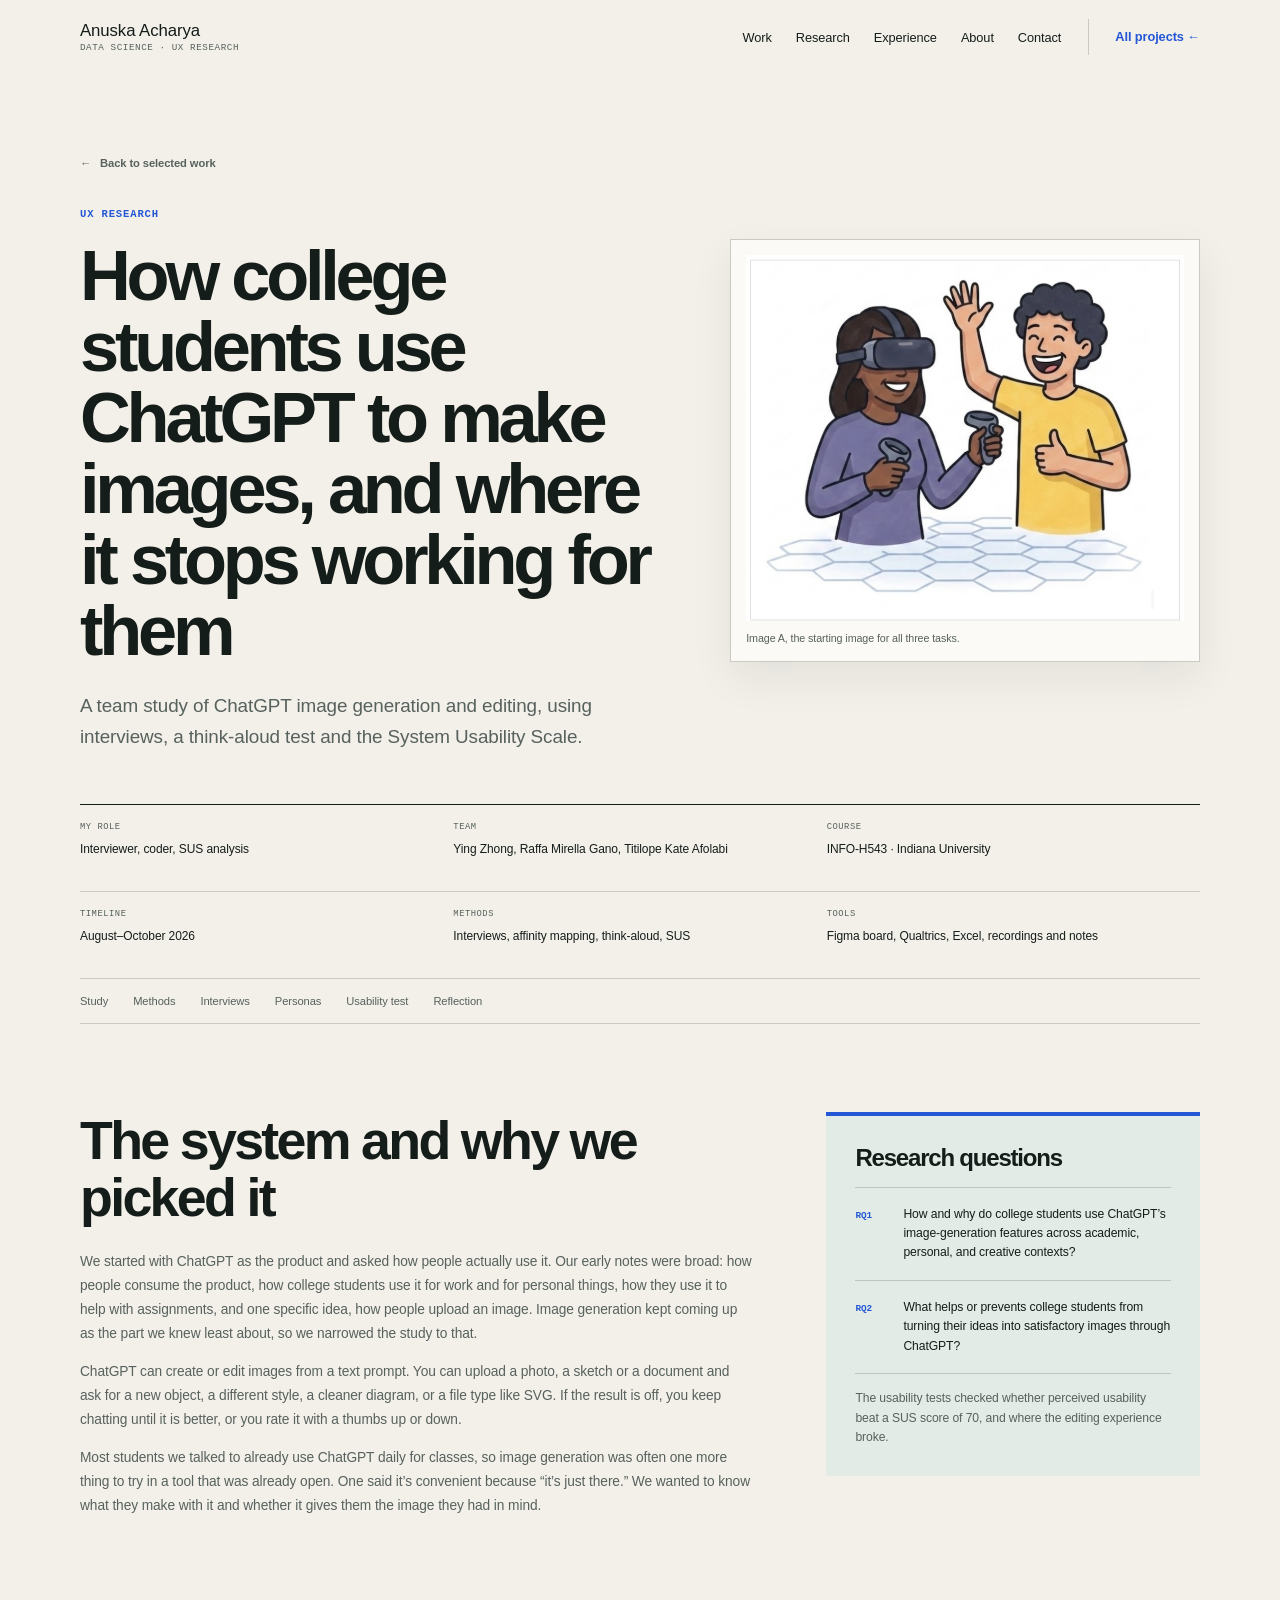
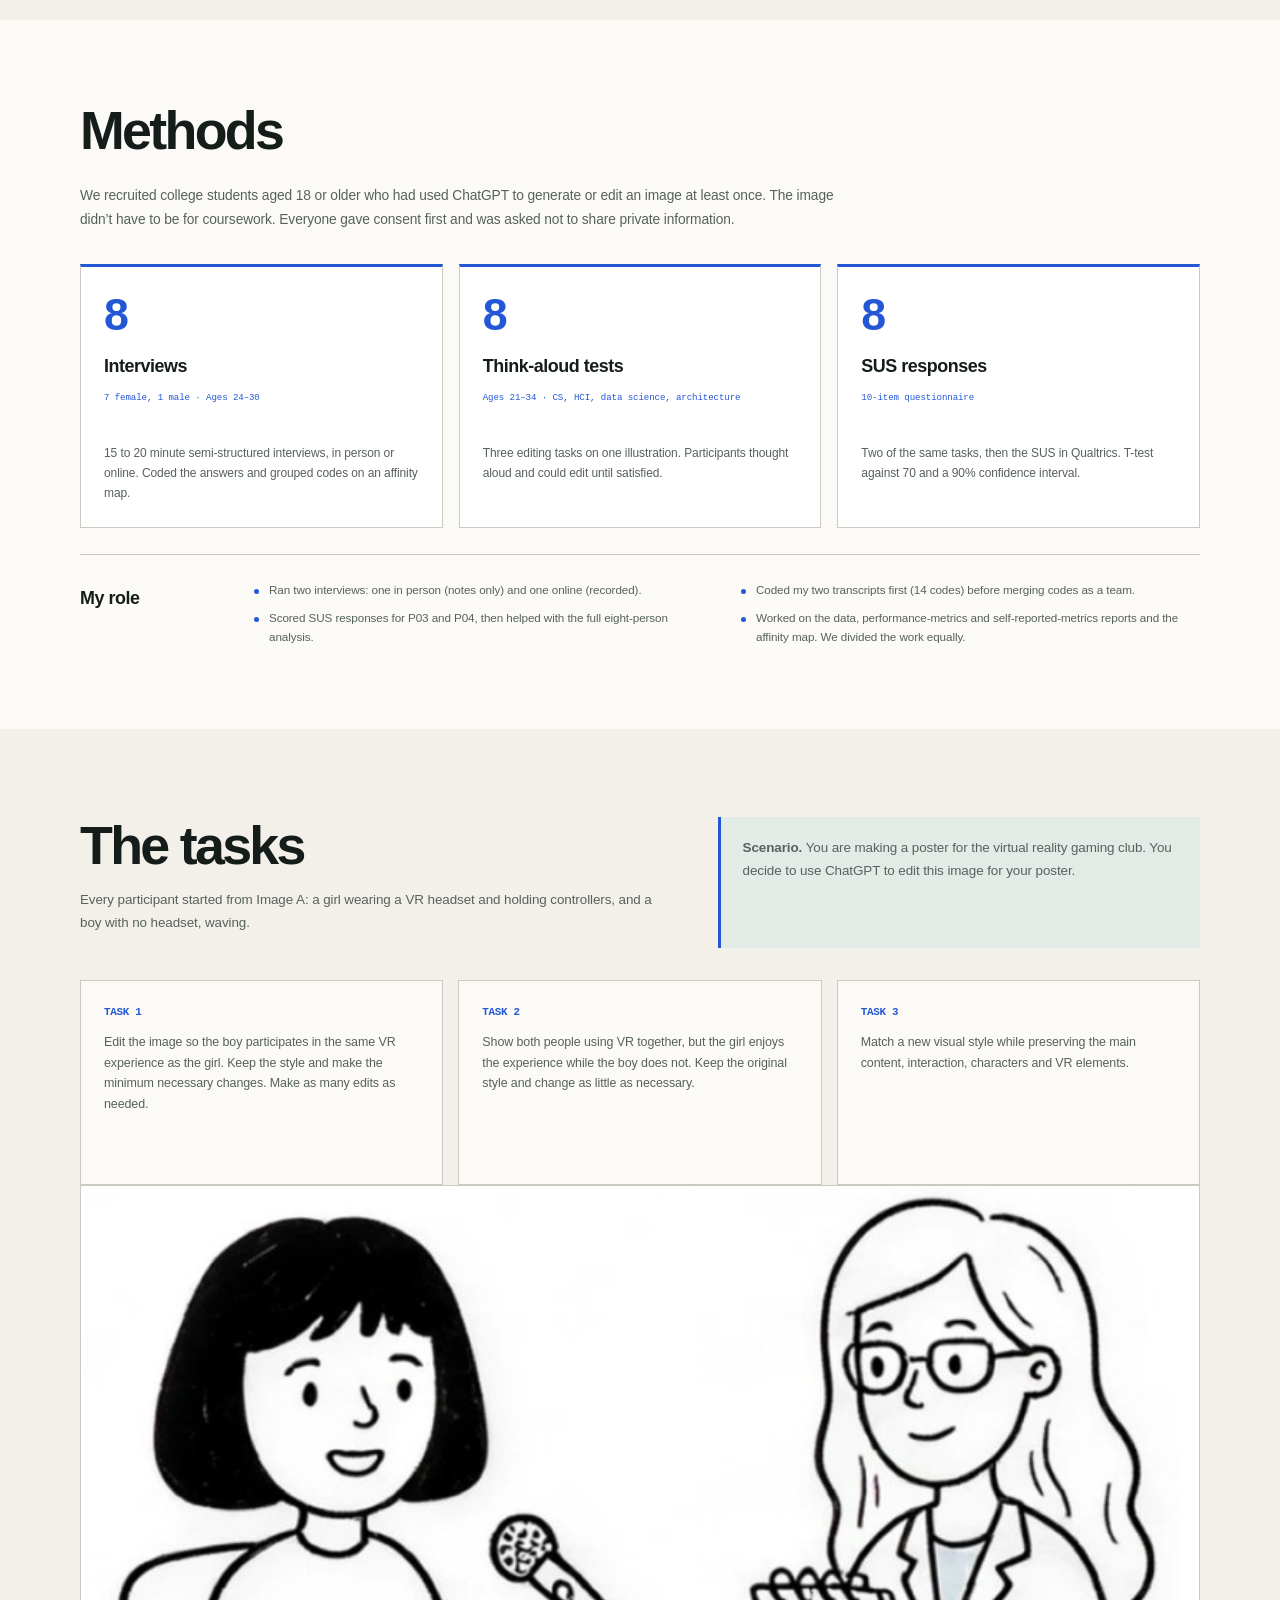
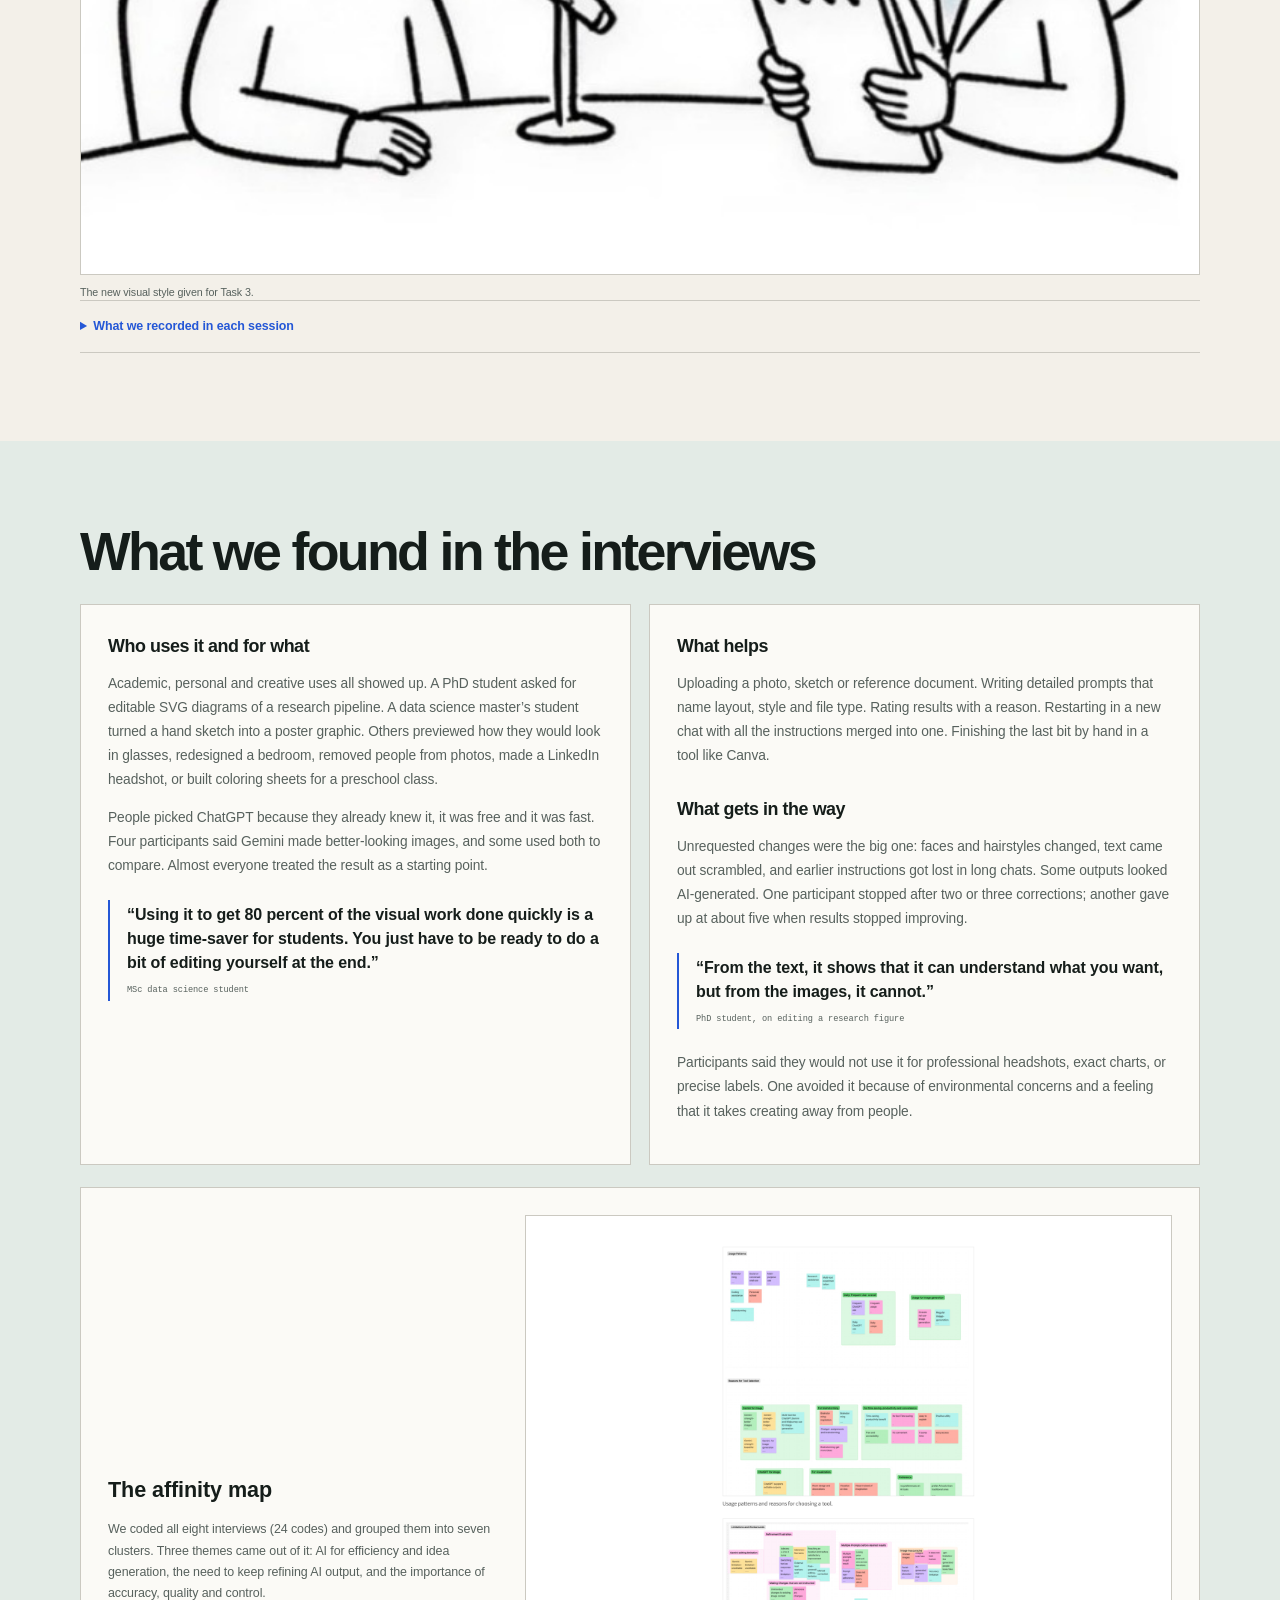
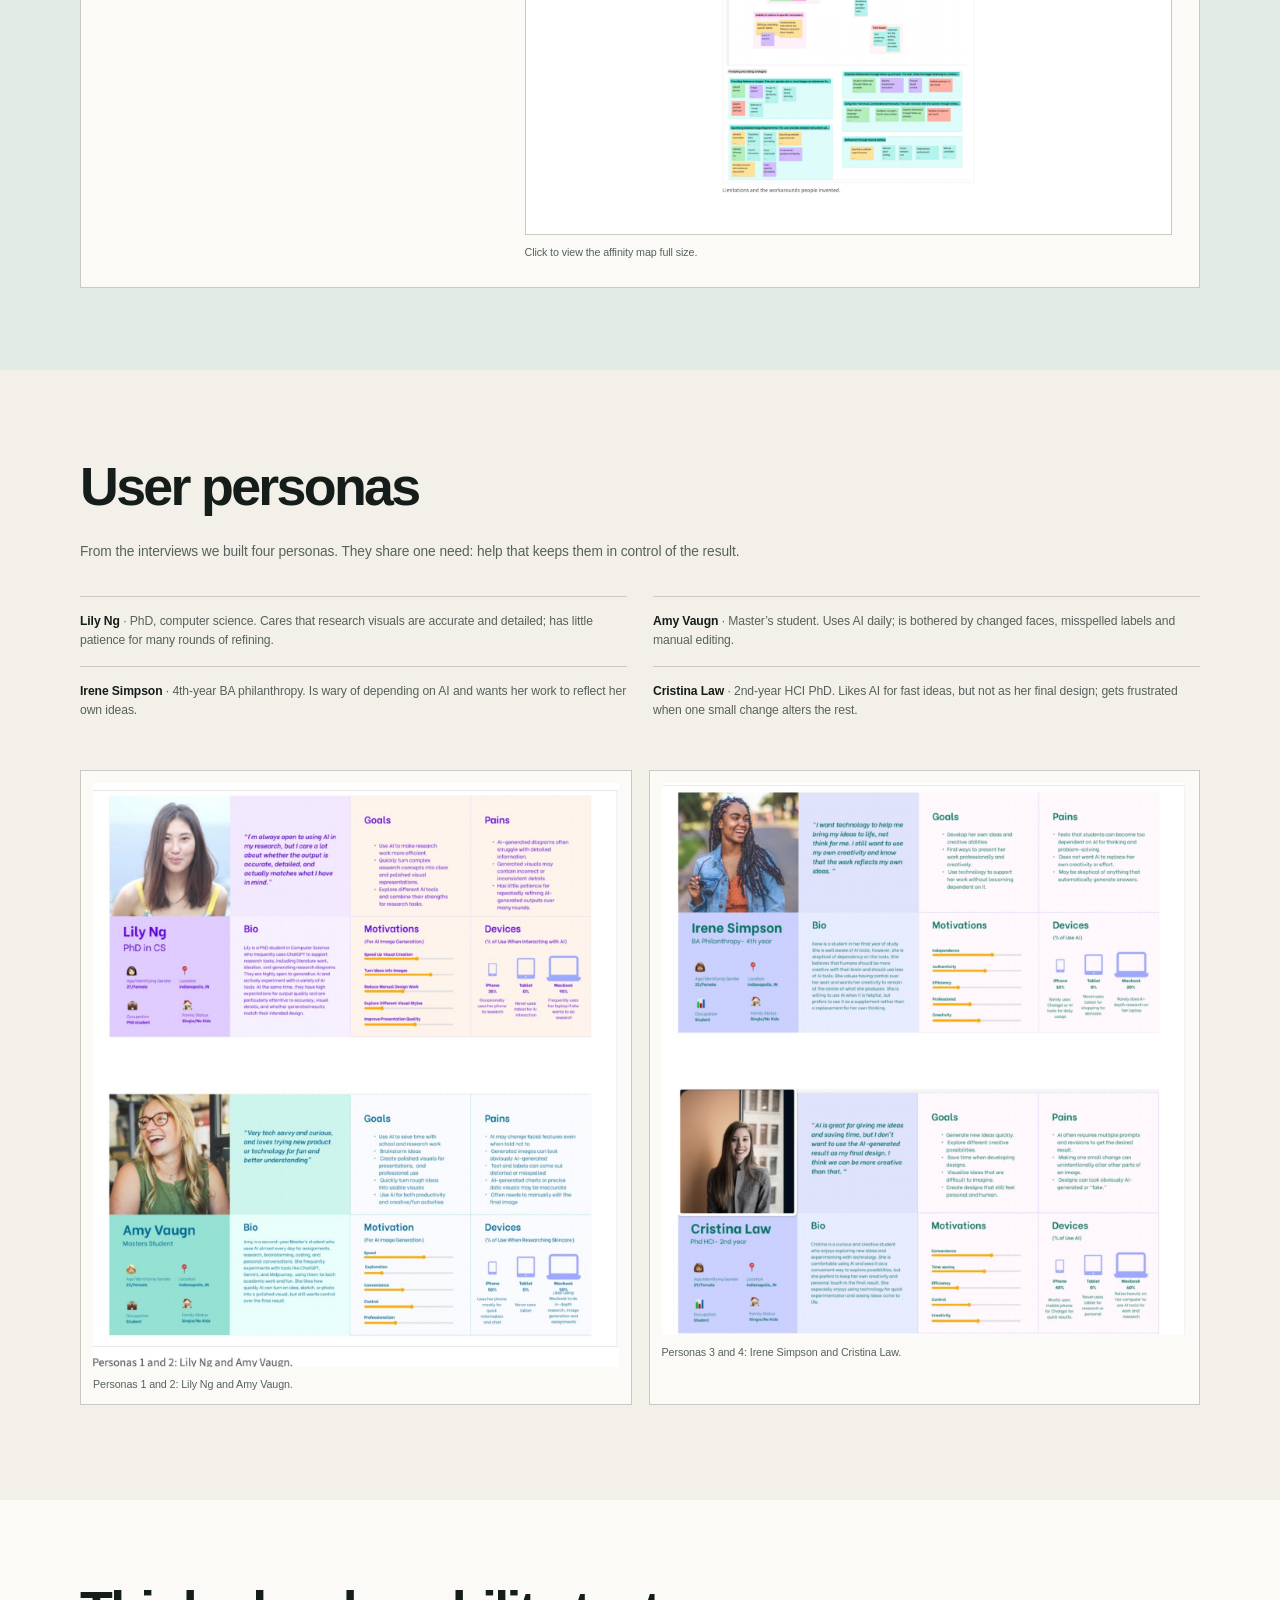
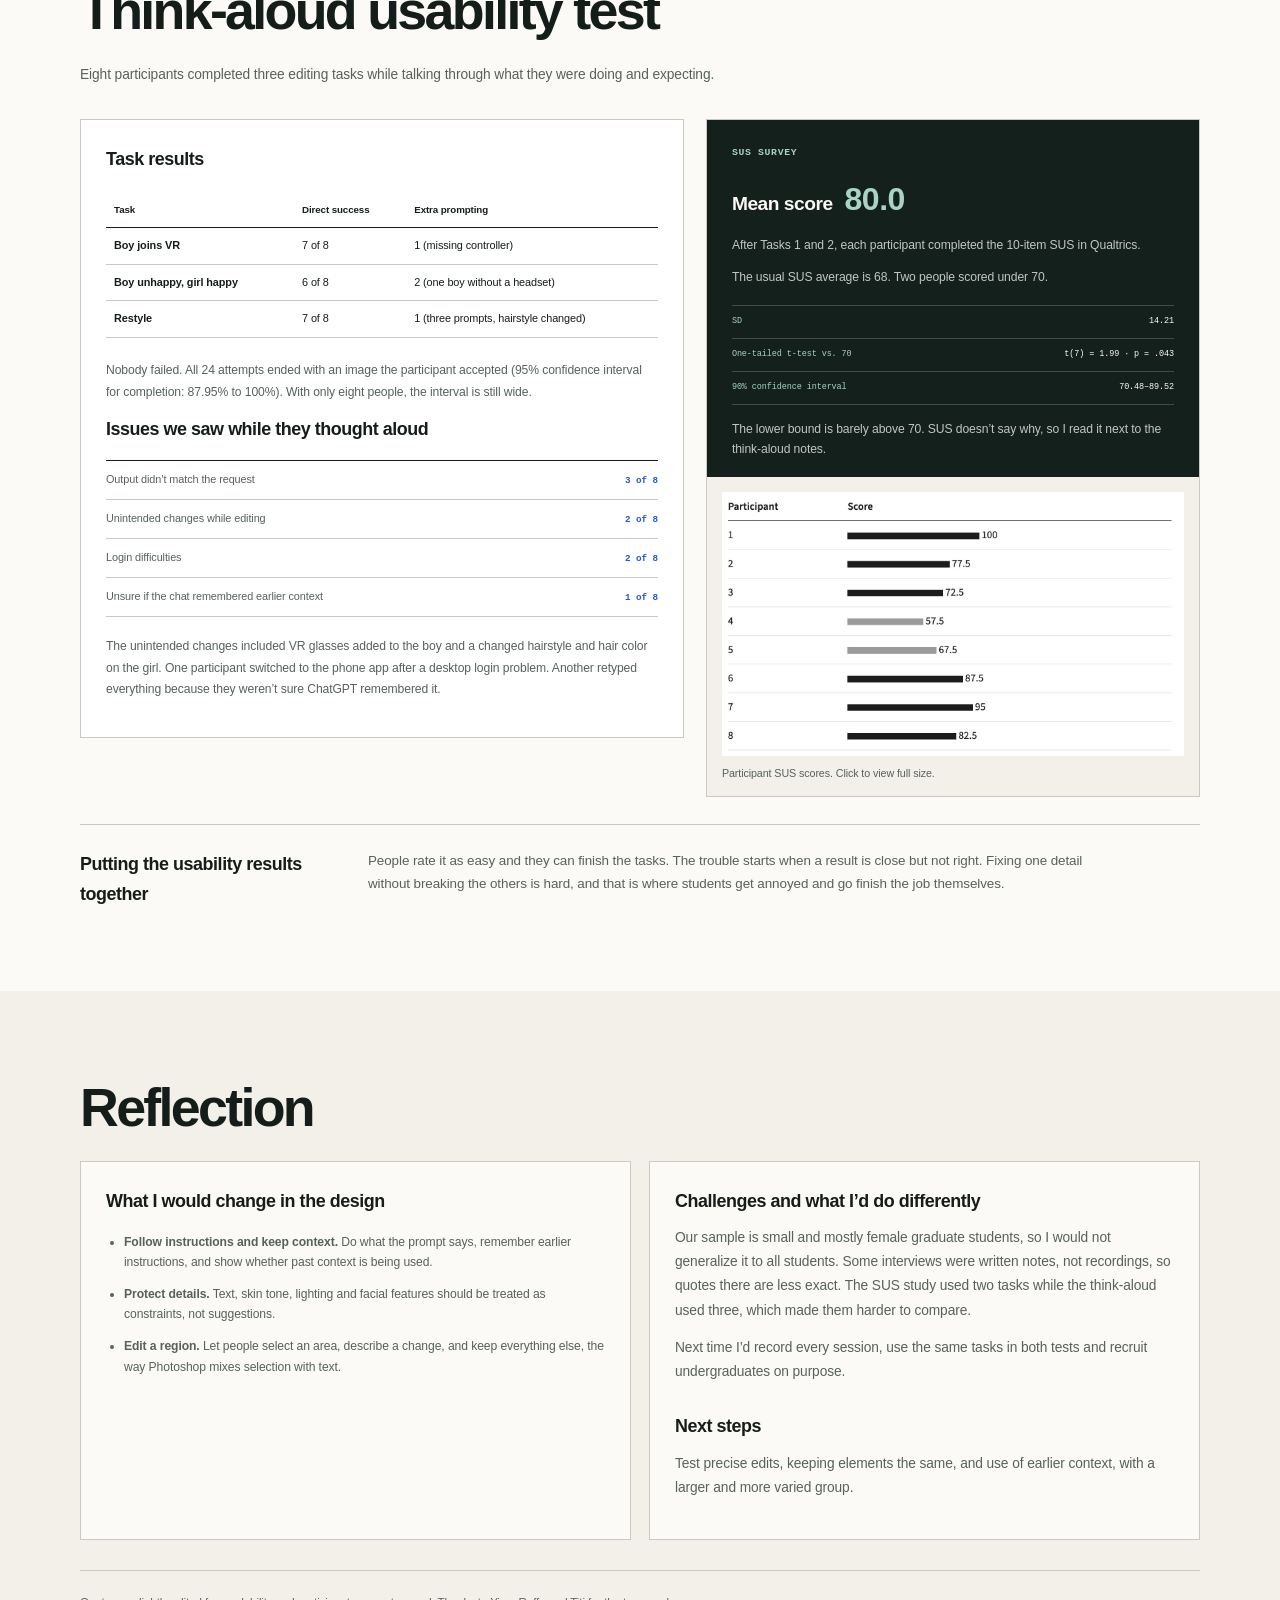
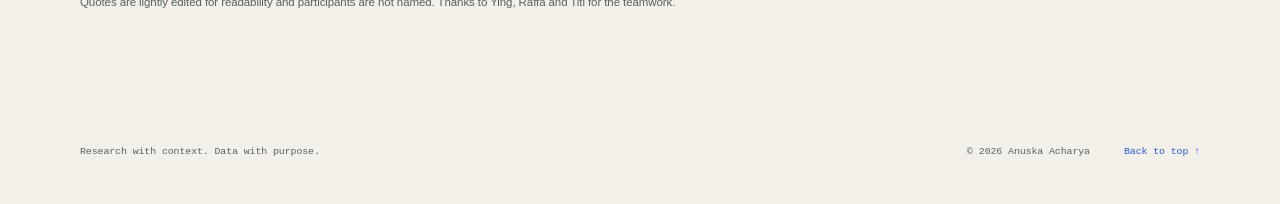
==== commit f1e8ade5: "fix" ====
--- a/projects/chatgpt-image-ux-research.html
+++ b/projects/chatgpt-image-ux-research.html
@@ -5,7 +5,7 @@
     <meta name="viewport" content="width=device-width, initial-scale=1">
     <meta
       name="description"
-      content="A team study of how college students use ChatGPT image generation and editing, using interviews, think-aloud testing, and the System Usability Scale."
+      content="A team study of how college students use ChatGPT image generation and editing, using interviews, a think-aloud test and the System Usability Scale."
     >
     <meta name="theme-color" content="#f3f0e9">
     <meta property="og:title" content="How college students use ChatGPT to make images | Anuska Acharya">
@@ -28,13 +28,7 @@
           <span class="wordmark-name">Anuska Acharya</span>
           <span class="wordmark-role">Data science · UX research</span>
         </a>
-        <button
-          class="nav-toggle"
-          type="button"
-          aria-expanded="false"
-          aria-controls="site-navigation"
-          data-nav-toggle
-        >
+        <button class="nav-toggle" type="button" aria-expanded="false" aria-controls="site-navigation" data-nav-toggle>
           <span class="nav-toggle-label">Menu</span>
           <span class="nav-toggle-icon" aria-hidden="true"></span>
         </button>
@@ -51,24 +45,31 @@
       </div>
     </header>
 
-    <main id="main-content" class="ux-document">
-      <header class="ux-document-header">
-        <a class="case-back-link" href="../index.html#work"><span aria-hidden="true">←</span> Back to selected work</a>
-        <p class="ux-document-type">UX research</p>
-        <h1>How college students use ChatGPT to make images, and where it stops working for them</h1>
-        <p class="ux-document-intro">A team study of ChatGPT image generation and editing, using interviews, a think-aloud test and the System Usability Scale.</p>
-
-        <dl class="ux-document-facts">
-          <div><dt>My role</dt><dd>UX researcher: interviewer, coder, SUS analysis</dd></div>
+    <main id="main-content" class="ux-study">
+      <section class="ux-web-hero" aria-labelledby="case-title">
+        <div class="ux-web-hero-inner">
+          <div class="ux-web-hero-copy">
+            <a class="case-back-link" href="../index.html#work"><span aria-hidden="true">←</span> Back to selected work</a>
+            <p class="ux-document-type">UX research</p>
+            <h1 id="case-title">How college students use ChatGPT to make images, and where it stops working for them</h1>
+            <p class="ux-web-intro">A team study of ChatGPT image generation and editing, using interviews, a think-aloud test and the System Usability Scale.</p>
+          </div>
+          <figure class="ux-hero-image">
+            <img src="../assets/chatgpt-image-ux/image-a.jpg" alt="Image A: a girl wearing a VR headset and holding controllers beside a boy who is waving.">
+            <figcaption>Image A, the starting image for all three tasks.</figcaption>
+          </figure>
+        </div>
+        <dl class="ux-web-facts">
+          <div><dt>My role</dt><dd>Interviewer, coder, SUS analysis</dd></div>
           <div><dt>Team</dt><dd>Ying Zhong, Raffa Mirella Gano, Titilope Kate Afolabi</dd></div>
-          <div><dt>Course</dt><dd>INFO-H543 Interaction Design Methods, Indiana University</dd></div>
+          <div><dt>Course</dt><dd>INFO-H543 · Indiana University</dd></div>
           <div><dt>Timeline</dt><dd>August–October 2026</dd></div>
-          <div><dt>Methods</dt><dd>Semi-structured interviews, affinity mapping, think-aloud test, SUS</dd></div>
-          <div><dt>Tools</dt><dd>Figma board, Qualtrics, Excel, audio recordings and notes</dd></div>
+          <div><dt>Methods</dt><dd>Interviews, affinity mapping, think-aloud, SUS</dd></div>
+          <div><dt>Tools</dt><dd>Figma board, Qualtrics, Excel, recordings and notes</dd></div>
         </dl>
-      </header>
-
-      <nav class="ux-document-nav" aria-label="On this page">
+      </section>
+
+      <nav class="ux-web-nav" aria-label="On this page">
         <a href="#system">Study</a>
         <a href="#methods">Methods</a>
         <a href="#interviews">Interviews</a>
@@ -77,175 +78,198 @@
         <a href="#reflection">Reflection</a>
       </nav>
 
-      <article class="ux-document-content">
-        <section id="system" class="ux-document-section">
+      <section id="system" class="ux-web-section ux-system-section">
+        <div class="ux-system-copy">
           <h2>The system and why we picked it</h2>
           <p>We started with ChatGPT as the product and asked how people actually use it. Our early notes were broad: how people consume the product, how college students use it for work and for personal things, how they use it to help with assignments, and one specific idea, how people upload an image. Image generation kept coming up as the part we knew least about, so we narrowed the study to that.</p>
           <p>ChatGPT can create or edit images from a text prompt. You can upload a photo, a sketch or a document and ask for a new object, a different style, a cleaner diagram, or a file type like SVG. If the result is off, you keep chatting until it is better, or you rate it with a thumbs up or down.</p>
           <p>Most students we talked to already use ChatGPT daily for classes, so image generation was often one more thing to try in a tool that was already open. One said it’s convenient because “it’s just there.” We wanted to know what they make with it and whether it gives them the image they had in mind.</p>
-
-          <h3>Research questions</h3>
-          <ol class="ux-questions">
-            <li><strong>RQ1.</strong> How and why do college students use ChatGPT’s image-generation features across academic, personal, and creative contexts?</li>
-            <li><strong>RQ2.</strong> What helps or prevents college students from turning their ideas into satisfactory images through ChatGPT?</li>
-          </ol>
-          <p>The usability tests had a narrower goal: check whether perceived usability beats a SUS score of 70, and find where the editing experience breaks.</p>
-
-          <h3>My role</h3>
-          <ul>
-            <li>Ran two of the eight interviews, one in person (notes only) and one online (recorded).</li>
-            <li>Coded my own two transcripts first (14 codes) before we merged codes as a team.</li>
-            <li>Scored and analyzed the SUS responses for two participants (P03 and P04), then helped with the full eight-person analysis.</li>
-            <li>Worked with the team on the data, performance-metrics and self-reported-metrics reports and the affinity map. We divided the work equally.</li>
-          </ul>
-        </section>
-
-        <section id="methods" class="ux-document-section">
+        </div>
+        <div class="ux-question-panel">
+          <h2>Research questions</h2>
+          <article><span>RQ1</span><p>How and why do college students use ChatGPT’s image-generation features across academic, personal, and creative contexts?</p></article>
+          <article><span>RQ2</span><p>What helps or prevents college students from turning their ideas into satisfactory images through ChatGPT?</p></article>
+          <p>The usability tests checked whether perceived usability beat a SUS score of 70, and where the editing experience broke.</p>
+        </div>
+      </section>
+
+      <section id="methods" class="ux-methods-band">
+        <div class="ux-web-section">
           <h2>Methods</h2>
-          <p>We recruited college students aged 18 or older who had used ChatGPT to generate or edit an image at least once. The image didn’t have to be for coursework. Everyone gave consent first and was asked not to share private information.</p>
-          <div class="ux-table-wrap">
-            <table class="ux-table">
-              <thead><tr><th scope="col">Study</th><th scope="col">Who</th><th scope="col">What we did</th></tr></thead>
-              <tbody>
-                <tr><th scope="row">Interviews</th><td>8 students, 7 female, 1 male, aged 24 to 30</td><td>15 to 20 minute semi-structured interviews, in person or online. Coded the answers and grouped codes on an affinity map.</td></tr>
-                <tr><th scope="row">Think-aloud test</th><td>8 students, aged 21 to 34, from computer science, HCI, data science and architecture</td><td>Three editing tasks on one illustration. Participants thought aloud and could edit until satisfied.</td></tr>
-                <tr><th scope="row">SUS</th><td>8 students</td><td>Two of the same tasks, then the 10-item SUS in Qualtrics. T-test against 70 and a 90% confidence interval.</td></tr>
-              </tbody>
-            </table>
-          </div>
-
-          <h3>The tasks</h3>
-          <p>Every participant started from the same illustration, Image A: a girl wearing a VR headset and holding controllers, and a boy next to her with no headset, waving.</p>
-          <figure class="ux-figure ux-stimulus">
-            <img src="../assets/chatgpt-image-ux/image-a.jpg" alt="Image A: an illustration of a girl wearing a VR headset and holding controllers beside a boy who is waving.">
-            <figcaption>Image A, the starting image for all three tasks.</figcaption>
-          </figure>
-          <p><strong>Scenario.</strong> You are making a poster for the virtual reality gaming club. You decide to use ChatGPT to edit this image for your poster.</p>
-          <ol class="ux-task-list">
-            <li><strong>Task 1.</strong> Edit the image so that the boy appears to be participating in the same VR experience as the girl. Keep the original illustration style and make the minimum necessary changes. You may make as many edits as you think are needed.</li>
-            <li><strong>Task 2.</strong> Make the illustration communicate that both people are using VR together, but the girl enjoys the experience while the boy does not. Keep the original style and change as little as necessary.</li>
-            <li><strong>Task 3.</strong> Edit the image so that it matches a new visual style as closely as possible, while preserving the main content and interaction shown in Image A. Keep the two characters, the VR-related elements and the overall scene recognizable.</li>
-          </ol>
-          <figure class="ux-figure ux-style-reference">
-            <img src="../assets/chatgpt-image-ux/task-3-style.jpg" alt="The black-and-white illustration used as the new visual style reference for Task 3.">
-            <figcaption>The new visual style given for Task 3.</figcaption>
-          </figure>
-          <p>The SUS survey came after Tasks 1 and 2.</p>
-
-          <h3>What we recorded in each session</h3>
-          <p>For every task we noted whether it succeeded, how long it took, the number of prompts and iterations, whether the participant stayed in the same chat or started a new one, whether they had to rephrase, any unexpected output, requests implemented incorrectly, unwanted changes, frustration and satisfaction, and whether they needed help from the researcher. We rated each task as no problem, minor problem, major problem, or failure/gave up, then tagged issues such as prompt interpretation mismatch, unintended modifications, loss of previous instructions, difficulty with localized editing, and image generation limit.</p>
-        </section>
-
-        <section id="interviews" class="ux-document-section">
+          <p class="ux-section-intro">We recruited college students aged 18 or older who had used ChatGPT to generate or edit an image at least once. The image didn’t have to be for coursework. Everyone gave consent first and was asked not to share private information.</p>
+          <div class="ux-method-cards">
+            <article class="ux-method-card">
+              <p class="ux-method-number">8</p>
+              <h3>Interviews</h3>
+              <p class="ux-method-who">7 female, 1 male · Ages 24–30</p>
+              <p>15 to 20 minute semi-structured interviews, in person or online. Coded the answers and grouped codes on an affinity map.</p>
+            </article>
+            <article class="ux-method-card">
+              <p class="ux-method-number">8</p>
+              <h3>Think-aloud tests</h3>
+              <p class="ux-method-who">Ages 21–34 · CS, HCI, data science, architecture</p>
+              <p>Three editing tasks on one illustration. Participants thought aloud and could edit until satisfied.</p>
+            </article>
+            <article class="ux-method-card">
+              <p class="ux-method-number">8</p>
+              <h3>SUS responses</h3>
+              <p class="ux-method-who">10-item questionnaire</p>
+              <p>Two of the same tasks, then the SUS in Qualtrics. T-test against 70 and a 90% confidence interval.</p>
+            </article>
+          </div>
+          <div class="ux-role-strip">
+            <h3>My role</h3>
+            <ul>
+              <li>Ran two interviews: one in person (notes only) and one online (recorded).</li>
+              <li>Coded my two transcripts first (14 codes) before merging codes as a team.</li>
+              <li>Scored SUS responses for P03 and P04, then helped with the full eight-person analysis.</li>
+              <li>Worked on the data, performance-metrics and self-reported-metrics reports and the affinity map. We divided the work equally.</li>
+            </ul>
+          </div>
+        </div>
+      </section>
+
+      <section class="ux-web-section ux-tasks-section">
+        <div class="ux-section-heading-row">
+          <div>
+            <h2>The tasks</h2>
+            <p>Every participant started from Image A: a girl wearing a VR headset and holding controllers, and a boy with no headset, waving.</p>
+          </div>
+          <p class="ux-scenario-text"><strong>Scenario.</strong> You are making a poster for the virtual reality gaming club. You decide to use ChatGPT to edit this image for your poster.</p>
+        </div>
+        <div class="ux-task-cards">
+          <article><h3>Task 1</h3><p>Edit the image so the boy participates in the same VR experience as the girl. Keep the style and make the minimum necessary changes. Make as many edits as needed.</p></article>
+          <article><h3>Task 2</h3><p>Show both people using VR together, but the girl enjoys the experience while the boy does not. Keep the original style and change as little as necessary.</p></article>
+          <article><h3>Task 3</h3><p>Match a new visual style while preserving the main content, interaction, characters and VR elements.</p></article>
+        </div>
+        <figure class="ux-style-figure">
+          <img src="../assets/chatgpt-image-ux/task-3-style.jpg" alt="The black-and-white illustration used as the new visual style reference for Task 3.">
+          <figcaption>The new visual style given for Task 3.</figcaption>
+        </figure>
+        <details class="ux-record-details">
+          <summary>What we recorded in each session</summary>
+          <p>Task success, time, prompts and iterations, whether participants stayed in the same chat, rephrased, saw unexpected output or unwanted changes, felt frustration or satisfaction, or needed help. We rated tasks as no problem, minor problem, major problem, or failure/gave up. We also tagged prompt interpretation mismatch, unintended modifications, lost instructions, difficulty with localized editing, and image generation limits.</p>
+        </details>
+      </section>
+
+      <section id="interviews" class="ux-interviews-band">
+        <div class="ux-web-section">
           <h2>What we found in the interviews</h2>
-          <h3>Who uses it and for what</h3>
-          <p>Academic, personal and creative uses all showed up. A PhD student asked for editable SVG diagrams of a research pipeline. A data science master’s student turned a hand sketch into a poster graphic. Others previewed how they would look in glasses, redesigned a bedroom, removed people from photos, made a LinkedIn headshot, or built coloring sheets for a preschool class.</p>
-          <p>People picked ChatGPT because they already knew it, it was free and it was fast. Four participants said Gemini made better-looking images, and some used both to compare. Almost everyone treated the result as a starting point.</p>
-          <blockquote class="ux-document-quote">
-            <p>“Using it to get 80 percent of the visual work done quickly is a huge time-saver for students. You just have to be ready to do a bit of editing yourself at the end.”</p>
-            <footer>MSc data science student</footer>
-          </blockquote>
-
-          <h3>What helps</h3>
-          <p>Uploading a photo, sketch or reference document. Writing detailed prompts that name layout, style and file type. Rating results with a reason. Restarting in a new chat with all the instructions merged into one. Finishing the last bit by hand in a tool like Canva.</p>
-
-          <h3>What gets in the way</h3>
-          <p>Unrequested changes were the big one: a face that stops looking like the person, a hairstyle that moves, people who are “slightly changed” when you only asked to remove the background. Text inside images came out scrambled. In long chats, earlier instructions got lost. Some outputs just looked AI-generated.</p>
-          <p>People had a limit for fixing things. One stopped after two or three corrections and started a new chat. Another gave up at about five, once the results stopped improving.</p>
-          <blockquote class="ux-document-quote">
-            <p>“From the text, it shows that it can understand what you want, but from the images, it cannot.”</p>
-            <footer>PhD student, on editing a research figure</footer>
-          </blockquote>
-          <p>Where they would not use it: professional headshots, exact charts, precise labels. One participant avoids it entirely, because of the environmental cost and because she feels it takes creating away from people.</p>
-
-          <h3>The affinity map</h3>
-          <p>We coded all eight interviews (24 codes) and grouped them into seven clusters: usage patterns, reasons for tool selection, limitations and workarounds, prompting and editing strategies, desired improvements, output evaluation criteria and opinions. Three themes came out of it: AI for efficiency and idea generation, the need to keep refining AI output, and the importance of accuracy, quality and control.</p>
-          <figure class="ux-figure ux-wide-figure">
-            <a href="../assets/chatgpt-image-ux/affinity-map.jpg" target="_blank" rel="noreferrer"><img src="../assets/chatgpt-image-ux/affinity-map.jpg" alt="The affinity map from the study, with groups for usage patterns, tool selection, limitations, workarounds, prompting and editing strategies."></a>
-            <figcaption>The team affinity map.</figcaption>
-          </figure>
-        </section>
-
-        <section id="personas" class="ux-document-section">
-          <h2>User personas</h2>
-          <p>From the interviews we built four personas. They share one need: help that keeps them in control of the result.</p>
-          <ul>
-            <li><strong>Lily Ng</strong> (PhD, computer science) is open to AI for research visuals but cares that the output is accurate and detailed, and has little patience for many rounds of refining.</li>
-            <li><strong>Amy Vaugn</strong> (master’s student) is tech savvy and uses AI daily for school and for fun. She is bothered by changed faces, misspelled labels and the manual editing she still has to do.</li>
-            <li><strong>Irene Simpson</strong> (4th-year BA philanthropy) is wary of depending on AI and wants her work to reflect her own ideas.</li>
-            <li><strong>Cristina Law</strong> (2nd-year HCI PhD) likes AI for fast ideas but doesn’t want an AI-generated image as her final design, and gets frustrated when one small change alters the rest of the image.</li>
-          </ul>
-          <figure class="ux-figure ux-wide-figure">
-            <a href="../assets/chatgpt-image-ux/personas-1-2.jpg" target="_blank" rel="noreferrer"><img src="../assets/chatgpt-image-ux/personas-1-2.jpg" alt="The persona boards for Lily Ng and Amy Vaugn, as presented in the research PDF."></a>
-            <figcaption>Personas 1 and 2: Lily Ng and Amy Vaugn.</figcaption>
-          </figure>
-          <figure class="ux-figure ux-wide-figure">
-            <a href="../assets/chatgpt-image-ux/personas-3-4.jpg" target="_blank" rel="noreferrer"><img src="../assets/chatgpt-image-ux/personas-3-4.jpg" alt="The persona boards for Irene Simpson and Cristina Law, as presented in the research PDF."></a>
-            <figcaption>Personas 3 and 4: Irene Simpson and Cristina Law.</figcaption>
-          </figure>
-        </section>
-
-        <section id="usability" class="ux-document-section">
+          <div class="ux-interview-grid">
+            <article class="ux-interview-card">
+              <h3>Who uses it and for what</h3>
+              <p>Academic, personal and creative uses all showed up. A PhD student asked for editable SVG diagrams of a research pipeline. A data science master’s student turned a hand sketch into a poster graphic. Others previewed how they would look in glasses, redesigned a bedroom, removed people from photos, made a LinkedIn headshot, or built coloring sheets for a preschool class.</p>
+              <p>People picked ChatGPT because they already knew it, it was free and it was fast. Four participants said Gemini made better-looking images, and some used both to compare. Almost everyone treated the result as a starting point.</p>
+              <blockquote><p>“Using it to get 80 percent of the visual work done quickly is a huge time-saver for students. You just have to be ready to do a bit of editing yourself at the end.”</p><footer>MSc data science student</footer></blockquote>
+            </article>
+            <article class="ux-interview-card">
+              <h3>What helps</h3>
+              <p>Uploading a photo, sketch or reference document. Writing detailed prompts that name layout, style and file type. Rating results with a reason. Restarting in a new chat with all the instructions merged into one. Finishing the last bit by hand in a tool like Canva.</p>
+              <h3>What gets in the way</h3>
+              <p>Unrequested changes were the big one: faces and hairstyles changed, text came out scrambled, and earlier instructions got lost in long chats. Some outputs looked AI-generated. One participant stopped after two or three corrections; another gave up at about five when results stopped improving.</p>
+              <blockquote><p>“From the text, it shows that it can understand what you want, but from the images, it cannot.”</p><footer>PhD student, on editing a research figure</footer></blockquote>
+              <p>Participants said they would not use it for professional headshots, exact charts, or precise labels. One avoided it because of environmental concerns and a feeling that it takes creating away from people.</p>
+            </article>
+          </div>
+          <div class="ux-affinity-block">
+            <div>
+              <h3>The affinity map</h3>
+              <p>We coded all eight interviews (24 codes) and grouped them into seven clusters. Three themes came out of it: AI for efficiency and idea generation, the need to keep refining AI output, and the importance of accuracy, quality and control.</p>
+            </div>
+            <figure class="ux-map-figure">
+              <a href="../assets/chatgpt-image-ux/affinity-map.jpg" target="_blank" rel="noreferrer"><img src="../assets/chatgpt-image-ux/affinity-map.jpg" alt="The affinity map from the study, showing groups for usage patterns, tool selection, limitations, workarounds, prompting and editing strategies."></a>
+              <figcaption>Click to view the affinity map full size.</figcaption>
+            </figure>
+          </div>
+        </div>
+      </section>
+
+      <section id="personas" class="ux-web-section ux-personas-section">
+        <h2>User personas</h2>
+        <p class="ux-section-intro">From the interviews we built four personas. They share one need: help that keeps them in control of the result.</p>
+        <div class="ux-persona-summaries">
+          <p><strong>Lily Ng</strong> · PhD, computer science. Cares that research visuals are accurate and detailed; has little patience for many rounds of refining.</p>
+          <p><strong>Amy Vaugn</strong> · Master’s student. Uses AI daily; is bothered by changed faces, misspelled labels and manual editing.</p>
+          <p><strong>Irene Simpson</strong> · 4th-year BA philanthropy. Is wary of depending on AI and wants her work to reflect her own ideas.</p>
+          <p><strong>Cristina Law</strong> · 2nd-year HCI PhD. Likes AI for fast ideas, but not as her final design; gets frustrated when one small change alters the rest.</p>
+        </div>
+        <div class="ux-persona-gallery">
+          <figure><a href="../assets/chatgpt-image-ux/personas-1-2.jpg" target="_blank" rel="noreferrer"><img src="../assets/chatgpt-image-ux/personas-1-2.jpg" alt="Persona boards for Lily Ng and Amy Vaugn from the research PDF."></a><figcaption>Personas 1 and 2: Lily Ng and Amy Vaugn.</figcaption></figure>
+          <figure><a href="../assets/chatgpt-image-ux/personas-3-4.jpg" target="_blank" rel="noreferrer"><img src="../assets/chatgpt-image-ux/personas-3-4.jpg" alt="Persona boards for Irene Simpson and Cristina Law from the research PDF."></a><figcaption>Personas 3 and 4: Irene Simpson and Cristina Law.</figcaption></figure>
+        </div>
+      </section>
+
+      <section id="usability" class="ux-results-band">
+        <div class="ux-web-section">
           <h2>Think-aloud usability test</h2>
-          <p>Eight participants did the three editing tasks above while talking through what they were doing and expecting. We watched where they hesitated, repeated themselves or got unwanted results, and noted success, prompts, iterations and issues for each task.</p>
-
-          <h3>Task results</h3>
-          <div class="ux-table-wrap">
-            <table class="ux-table">
-              <thead><tr><th scope="col">Task</th><th scope="col">Direct success</th><th scope="col">Needed extra prompting</th></tr></thead>
-              <tbody>
-                <tr><th scope="row">1. Boy joins VR</th><td>7 of 8</td><td>1 (missing controller)</td></tr>
-                <tr><th scope="row">2. Boy unhappy, girl happy</th><td>6 of 8</td><td>2 (one boy without a headset)</td></tr>
-                <tr><th scope="row">3. Restyle</th><td>7 of 8</td><td>1 (three prompts, hairstyle changed)</td></tr>
-              </tbody>
-            </table>
-          </div>
-          <p>Nobody failed. All 24 attempts ended with an image the participant accepted (95% confidence interval for completion: 87.95% to 100%). With only eight people, the interval is still wide.</p>
-
-          <h3>Issues we saw while they thought aloud</h3>
-          <div class="ux-table-wrap">
-            <table class="ux-table ux-issue-table">
-              <thead><tr><th scope="col">Issue</th><th scope="col">Participants</th></tr></thead>
-              <tbody>
-                <tr><th scope="row">Output didn’t match the request</th><td>3 of 8</td></tr>
-                <tr><th scope="row">Unintended changes while editing</th><td>2 of 8</td></tr>
-                <tr><th scope="row">Login difficulties</th><td>2 of 8</td></tr>
-                <tr><th scope="row">Unsure if the chat remembered earlier context</th><td>1 of 8</td></tr>
-              </tbody>
-            </table>
-          </div>
-          <p>The unintended changes included VR glasses added to the boy and a changed hairstyle and hair color on the girl. One participant couldn’t use the desktop version and switched to the phone app. Another retyped everything because they weren’t sure ChatGPT still remembered it.</p>
-
-          <h3>SUS survey</h3>
-          <p>Right after Tasks 1 and 2, each participant filled out the 10-question System Usability Scale in Qualtrics. We wanted to know whether the average would beat 70.</p>
-          <figure class="ux-figure ux-sus-figure">
-            <a href="../assets/chatgpt-image-ux/sus-scores.jpg" target="_blank" rel="noreferrer"><img src="../assets/chatgpt-image-ux/sus-scores.jpg" alt="SUS scores for eight participants: 100, 77.5, 72.5, 57.5, 67.5, 87.5, 95, and 82.5. Gray bars are below 70."></a>
-            <figcaption>SUS scores. Gray bars are below 70.</figcaption>
-          </figure>
-          <p>The mean was 80.0 (SD 14.21), higher than the usual average of 68. A one-tailed t-test against 70 was significant, t(7) = 1.99, p = .043, with a 90% confidence interval of 70.48 to 89.52. That lower bound is barely above 70, and two people scored under it. SUS doesn’t say why, so I read it next to the think-aloud notes. My own two participants gave 95 and 82.5, a mean of 88.75.</p>
-
-          <h3>Putting the usability results together</h3>
-          <p>People rate it as easy and they can finish the tasks. The trouble starts when a result is close but not right. Fixing one detail without breaking the others is hard, and that is where students get annoyed and go finish the job themselves.</p>
-        </section>
-
-        <section id="reflection" class="ux-document-section">
-          <h2>Reflection</h2>
-          <h3>What I would change in the design</h3>
-          <ul>
-            <li><strong>Follow instructions and keep context.</strong> Do what the prompt says, remember earlier instructions, and show whether past context is being used.</li>
-            <li><strong>Protect details.</strong> Text, skin tone, lighting and facial features should be treated as constraints, not suggestions.</li>
-            <li><strong>Edit a region.</strong> Let people select an area, describe a change, and keep everything else, the way Photoshop mixes selection with text.</li>
-          </ul>
-
-          <h3>Challenges and what I’d do differently</h3>
-          <p>Our sample is small and mostly female graduate students, so I would not generalize it to all students. Some interviews were written notes, not recordings, so quotes there are less exact. The SUS study used two tasks while the think-aloud used three, which made them harder to compare. Next time I’d record every session, use the same tasks in both tests and recruit undergraduates on purpose.</p>
-
-          <h3>Next steps</h3>
-          <p>Test precise edits, keeping elements the same, and use of earlier context, with a larger and more varied group.</p>
-
-          <p class="ux-acknowledgment">Quotes are lightly edited for readability and participants are not named. Thanks to Ying, Raffa and Titi for the teamwork.</p>
-        </section>
-      </article>
+          <p class="ux-section-intro">Eight participants completed three editing tasks while talking through what they were doing and expecting.</p>
+          <div class="ux-results-grid">
+            <div class="ux-results-table">
+              <h3>Task results</h3>
+              <div class="ux-table-wrap">
+                <table class="ux-table">
+                  <thead><tr><th scope="col">Task</th><th scope="col">Direct success</th><th scope="col">Extra prompting</th></tr></thead>
+                  <tbody>
+                    <tr><th scope="row">Boy joins VR</th><td>7 of 8</td><td>1 (missing controller)</td></tr>
+                    <tr><th scope="row">Boy unhappy, girl happy</th><td>6 of 8</td><td>2 (one boy without a headset)</td></tr>
+                    <tr><th scope="row">Restyle</th><td>7 of 8</td><td>1 (three prompts, hairstyle changed)</td></tr>
+                  </tbody>
+                </table>
+              </div>
+              <p>Nobody failed. All 24 attempts ended with an image the participant accepted (95% confidence interval for completion: 87.95% to 100%). With only eight people, the interval is still wide.</p>
+              <h3>Issues we saw while they thought aloud</h3>
+              <ul class="ux-issue-list">
+                <li><span>Output didn’t match the request</span><strong>3 of 8</strong></li>
+                <li><span>Unintended changes while editing</span><strong>2 of 8</strong></li>
+                <li><span>Login difficulties</span><strong>2 of 8</strong></li>
+                <li><span>Unsure if the chat remembered earlier context</span><strong>1 of 8</strong></li>
+              </ul>
+              <p>The unintended changes included VR glasses added to the boy and a changed hairstyle and hair color on the girl. One participant switched to the phone app after a desktop login problem. Another retyped everything because they weren’t sure ChatGPT remembered it.</p>
+            </div>
+            <div class="ux-sus-panel">
+              <div class="ux-sus-summary">
+                <p>SUS survey</p>
+                <h3>Mean score <strong>80.0</strong></h3>
+                <p>After Tasks 1 and 2, each participant completed the 10-item SUS in Qualtrics.</p>
+                <p>The usual SUS average is 68. Two people scored under 70.</p>
+                <dl>
+                  <div><dt>SD</dt><dd>14.21</dd></div>
+                  <div><dt>One-tailed t-test vs. 70</dt><dd>t(7) = 1.99 · p = .043</dd></div>
+                  <div><dt>90% confidence interval</dt><dd>70.48–89.52</dd></div>
+                </dl>
+                <p class="ux-sus-note">The lower bound is barely above 70. SUS doesn’t say why, so I read it next to the think-aloud notes.</p>
+              </div>
+              <figure class="ux-sus-image"><a href="../assets/chatgpt-image-ux/sus-scores.jpg" target="_blank" rel="noreferrer"><img src="../assets/chatgpt-image-ux/sus-scores.jpg" alt="SUS scores for eight participants: 100, 77.5, 72.5, 57.5, 67.5, 87.5, 95, and 82.5. Gray bars are below 70."></a><figcaption>Participant SUS scores. Click to view full size.</figcaption></figure>
+            </div>
+          </div>
+          <div class="ux-takeaway">
+            <h3>Putting the usability results together</h3>
+            <p>People rate it as easy and they can finish the tasks. The trouble starts when a result is close but not right. Fixing one detail without breaking the others is hard, and that is where students get annoyed and go finish the job themselves.</p>
+          </div>
+        </div>
+      </section>
+
+      <section id="reflection" class="ux-web-section ux-reflection-section">
+        <h2>Reflection</h2>
+        <div class="ux-reflection-grid">
+          <article>
+            <h3>What I would change in the design</h3>
+            <ul>
+              <li><strong>Follow instructions and keep context.</strong> Do what the prompt says, remember earlier instructions, and show whether past context is being used.</li>
+              <li><strong>Protect details.</strong> Text, skin tone, lighting and facial features should be treated as constraints, not suggestions.</li>
+              <li><strong>Edit a region.</strong> Let people select an area, describe a change, and keep everything else, the way Photoshop mixes selection with text.</li>
+            </ul>
+          </article>
+          <article>
+            <h3>Challenges and what I’d do differently</h3>
+            <p>Our sample is small and mostly female graduate students, so I would not generalize it to all students. Some interviews were written notes, not recordings, so quotes there are less exact. The SUS study used two tasks while the think-aloud used three, which made them harder to compare.</p>
+            <p>Next time I’d record every session, use the same tasks in both tests and recruit undergraduates on purpose.</p>
+            <h3>Next steps</h3>
+            <p>Test precise edits, keeping elements the same, and use of earlier context, with a larger and more varied group.</p>
+          </article>
+        </div>
+        <p class="ux-acknowledgment">Quotes are lightly edited for readability and participants are not named. Thanks to Ying, Raffa and Titi for the teamwork.</p>
+      </section>
     </main>
 
     <footer class="site-footer">
--- a/styles.css
+++ b/styles.css
@@ -3276,271 +3276,809 @@
 }
 
 
+
 /* ChatGPT image UX research case study */
 
-.ux-document {
+.ux-study {
   --case-accent: var(--accent);
-  width: min(1000px, calc(100% - 64px));
+  --ux-surface: #fbfaf6;
+}
+
+.ux-web-hero,
+.ux-web-nav,
+.ux-web-section {
+  width: min(1120px, calc(100% - 64px));
   margin-inline: auto;
 }
 
-.ux-document-header {
-  padding: 84px 0 44px;
-  border-bottom: 1px solid var(--rule);
-}
-
-.ux-document-header .case-back-link {
-  display: inline-block;
-  margin-bottom: 42px;
+.ux-web-hero {
+  padding-top: 74px;
+}
+
+.ux-web-hero-inner {
+  display: grid;
+  grid-template-columns: minmax(0, 1.1fr) minmax(310px, 0.9fr);
+  align-items: center;
+  gap: clamp(36px, 6vw, 76px);
+}
+
+.ux-web-hero-copy .case-back-link {
+  margin-bottom: 34px;
 }
 
 .ux-document-type {
-  margin-bottom: 17px;
-  color: var(--accent);
+  margin-bottom: 16px;
+  color: var(--case-accent);
   font-family: var(--data);
-  font-size: 0.68rem;
+  font-size: 0.66rem;
   font-weight: 700;
   letter-spacing: 0.08em;
   text-transform: uppercase;
 }
 
-.ux-document-header h1 {
-  max-width: 900px;
-  margin-bottom: 22px;
-  font-size: clamp(2.7rem, 6vw, 4.8rem);
-  letter-spacing: -0.055em;
-  line-height: 1.02;
-}
-
-.ux-document-intro {
-  max-width: 740px;
-  margin-bottom: 40px;
-  color: var(--muted);
-  font-size: clamp(1.05rem, 1.7vw, 1.25rem);
-}
-
-.ux-document-facts {
-  display: grid;
-  margin: 0;
-  grid-template-columns: repeat(2, minmax(0, 1fr));
-  border-top: 1px solid var(--rule);
-}
-
-.ux-document-facts div {
-  display: grid;
-  padding: 13px 18px 13px 0;
-  grid-template-columns: 88px 1fr;
-  gap: 12px;
+.ux-web-hero h1 {
+  max-width: 690px;
+  margin-bottom: 23px;
+  font-size: clamp(2.7rem, 5.5vw, 5rem);
+  letter-spacing: -0.06em;
+  line-height: 1.01;
+}
+
+.ux-web-intro {
+  max-width: 650px;
+  margin: 0;
+  color: var(--muted);
+  font-size: clamp(1rem, 1.5vw, 1.18rem);
+  line-height: 1.65;
+}
+
+.ux-hero-image {
+  padding: 15px;
+  margin: 0;
+  border: 1px solid var(--rule);
+  background: var(--ux-surface);
+  box-shadow: 0 16px 40px rgba(21, 29, 26, 0.07);
+}
+
+.ux-hero-image img {
+  display: block;
+  width: 100%;
+  height: auto;
+}
+
+.ux-hero-image figcaption,
+.ux-style-figure figcaption,
+.ux-map-figure figcaption,
+.ux-persona-gallery figcaption,
+.ux-sus-image figcaption {
+  padding-top: 9px;
+  color: var(--muted);
+  font-size: 0.67rem;
+  line-height: 1.5;
+}
+
+.ux-web-facts {
+  display: grid;
+  margin: 52px 0 0;
+  grid-template-columns: repeat(3, 1fr);
+  border-top: 1px solid var(--ink);
+}
+
+.ux-web-facts div {
+  min-height: 87px;
+  padding: 15px 18px 15px 0;
   border-bottom: 1px solid var(--rule);
 }
 
-.ux-document-facts dt {
+.ux-web-facts dt {
+  margin-bottom: 6px;
   color: var(--muted);
   font-family: var(--data);
-  font-size: 0.58rem;
+  font-size: 0.55rem;
+  letter-spacing: 0.06em;
   text-transform: uppercase;
 }
 
-.ux-document-facts dd {
+.ux-web-facts dd {
   margin: 0;
   font-size: 0.75rem;
   line-height: 1.5;
 }
 
-.ux-document-nav {
+.ux-web-nav {
+  position: sticky;
+  z-index: 80;
+  top: 74px;
   display: flex;
+  padding: 13px 0;
+  overflow-x: auto;
+  gap: 25px;
+  border-bottom: 1px solid var(--rule);
+  background: rgba(243, 240, 233, 0.96);
+  scrollbar-width: thin;
+}
+
+.ux-web-nav a {
+  flex: 0 0 auto;
+  color: var(--muted);
+  font-size: 0.7rem;
+  text-decoration: none;
+}
+
+.ux-web-nav a:hover {
+  color: var(--case-accent);
+  text-decoration: underline;
+}
+
+.ux-web-section {
+  padding-block: 88px;
+  scroll-margin-top: 118px;
+}
+
+.ux-web-section > h2,
+.ux-system-copy h2,
+.ux-question-panel h2,
+.ux-methods-band h2,
+.ux-interviews-band h2,
+.ux-results-band h2 {
+  margin-bottom: 25px;
+  font-size: clamp(2.1rem, 4.2vw, 3.45rem);
+  letter-spacing: -0.05em;
+  line-height: 1.05;
+}
+
+.ux-system-section {
+  display: grid;
+  grid-template-columns: minmax(0, 1.35fr) minmax(290px, 0.75fr);
+  align-items: start;
+  gap: clamp(38px, 6vw, 74px);
+}
+
+.ux-system-copy p,
+.ux-section-intro,
+.ux-interview-card p,
+.ux-results-table > p,
+.ux-reflection-grid p {
+  color: var(--muted);
+  font-size: 0.86rem;
+  line-height: 1.75;
+}
+
+.ux-question-panel {
+  padding: 29px;
+  border-top: 4px solid var(--case-accent);
+  background: var(--sage);
+}
+
+.ux-question-panel h2 {
+  margin-bottom: 16px;
+  font-size: 1.5rem;
+}
+
+.ux-question-panel article {
+  display: grid;
+  padding: 17px 0;
+  grid-template-columns: 38px 1fr;
+  gap: 10px;
+  border-top: 1px solid rgba(21, 29, 26, 0.18);
+}
+
+.ux-question-panel article span {
+  padding-top: 3px;
+  color: var(--case-accent);
+  font-family: var(--data);
+  font-size: 0.59rem;
+  font-weight: 700;
+}
+
+.ux-question-panel article p,
+.ux-question-panel > p {
+  margin: 0;
+  font-size: 0.76rem;
+  line-height: 1.6;
+}
+
+.ux-question-panel > p {
+  padding-top: 15px;
+  border-top: 1px solid rgba(21, 29, 26, 0.18);
+  color: var(--muted);
+}
+
+.ux-methods-band,
+.ux-interviews-band,
+.ux-results-band {
+  background: var(--ux-surface);
+}
+
+.ux-methods-band > .ux-web-section,
+.ux-interviews-band > .ux-web-section,
+.ux-results-band > .ux-web-section {
+  padding-block: 82px;
+}
+
+.ux-section-intro {
+  max-width: 780px;
+  margin-bottom: 32px;
+}
+
+.ux-method-cards {
+  display: grid;
+  grid-template-columns: repeat(3, minmax(0, 1fr));
+  gap: 16px;
+}
+
+.ux-method-card {
+  padding: 25px 23px 23px;
+  border: 1px solid var(--rule);
+  border-top: 3px solid var(--case-accent);
+  background: #fff;
+}
+
+.ux-method-number {
+  margin-bottom: 15px;
+  color: var(--case-accent);
+  font-family: var(--display);
+  font-size: 2.8rem;
+  font-weight: 650;
+  letter-spacing: -0.065em;
+  line-height: 1;
+}
+
+.ux-method-card h3,
+.ux-role-strip h3,
+.ux-task-cards h3,
+.ux-interview-card h3,
+.ux-results-grid h3,
+.ux-takeaway h3,
+.ux-reflection-grid h3 {
+  margin-bottom: 10px;
+  font-size: 1.12rem;
+  letter-spacing: -0.025em;
+}
+
+.ux-method-who {
+  min-height: 40px;
+  margin-bottom: 13px;
+  color: var(--case-accent);
+  font-family: var(--data);
+  font-size: 0.57rem;
+  line-height: 1.55;
+}
+
+.ux-method-card > p:last-child {
+  margin: 0;
+  color: var(--muted);
+  font-size: 0.75rem;
+  line-height: 1.65;
+}
+
+.ux-role-strip {
+  display: grid;
+  padding: 26px 0 0;
+  margin-top: 26px;
+  grid-template-columns: 150px 1fr;
+  gap: 24px;
+  border-top: 1px solid var(--rule);
+}
+
+.ux-role-strip h3 {
+  margin: 3px 0 0;
+}
+
+.ux-role-strip ul {
+  display: grid;
+  padding: 0;
+  margin: 0;
+  grid-template-columns: 1fr 1fr;
+  gap: 10px 28px;
+  list-style: none;
+}
+
+.ux-role-strip li {
+  position: relative;
+  padding-left: 15px;
+  color: var(--muted);
+  font-size: 0.73rem;
+  line-height: 1.6;
+}
+
+.ux-role-strip li::before {
+  position: absolute;
+  top: 0.68em;
+  left: 0;
+  width: 5px;
+  height: 5px;
+  border-radius: 50%;
+  background: var(--case-accent);
+  content: "";
+}
+
+.ux-section-heading-row {
+  display: grid;
+  margin-bottom: 32px;
+  grid-template-columns: 1.1fr 0.9fr;
+  gap: 48px;
+}
+
+.ux-section-heading-row h2 {
+  margin-bottom: 16px;
+  font-size: clamp(2.1rem, 4.2vw, 3.45rem);
+  letter-spacing: -0.05em;
+  line-height: 1.05;
+}
+
+.ux-section-heading-row p {
+  color: var(--muted);
+  font-size: 0.84rem;
+  line-height: 1.7;
+}
+
+.ux-scenario-text {
+  padding: 20px 22px;
+  margin: 0;
+  border-left: 3px solid var(--case-accent);
+  background: var(--sage);
+}
+
+.ux-task-cards {
+  display: grid;
+  grid-template-columns: repeat(3, minmax(0, 1fr));
+  gap: 15px;
+}
+
+.ux-task-cards article {
+  min-height: 205px;
+  padding: 23px;
+  border: 1px solid var(--rule);
+  background: var(--ux-surface);
+}
+
+.ux-task-cards h3 {
+  color: var(--case-accent);
+  font-family: var(--data);
+  font-size: 0.68rem;
+  text-transform: uppercase;
+}
+
+.ux-task-cards p {
+  margin: 0;
+  color: var(--muted);
+  font-size: 0.78rem;
+  line-height: 1.65;
+}
+
+.ux-task-support {
+  display: grid;
+  margin-top: 24px;
+  grid-template-columns: 1fr minmax(240px, 0.65fr);
+  align-items: center;
+  gap: 36px;
+}
+
+.ux-record-details {
+  border-top: 1px solid var(--rule);
+  border-bottom: 1px solid var(--rule);
+}
+
+.ux-record-details summary {
+  padding: 15px 28px 15px 0;
+  color: var(--case-accent);
+  cursor: pointer;
+  font-size: 0.78rem;
+  font-weight: 650;
+}
+
+.ux-record-details p {
+  max-width: 710px;
+  color: var(--muted);
+  font-size: 0.78rem;
+  line-height: 1.7;
+}
+
+.ux-style-figure {
+  margin: 0;
+}
+
+.ux-style-figure img {
+  display: block;
+  width: 100%;
+  background: white;
+  border: 1px solid var(--rule);
+}
+
+.ux-interviews-band {
+  background: var(--sage);
+}
+
+.ux-interview-grid {
+  display: grid;
+  grid-template-columns: 1fr 1fr;
+  gap: 18px;
+}
+
+.ux-interview-card {
+  padding: 27px;
+  border: 1px solid var(--rule);
+  background: var(--ux-surface);
+}
+
+.ux-interview-card h3 {
+  margin-top: 0;
+}
+
+.ux-interview-card h3:not(:first-child) {
+  margin-top: 27px;
+}
+
+.ux-interview-card blockquote {
+  padding: 3px 0 3px 17px;
+  margin: 22px 0;
+  border-left: 2px solid var(--case-accent);
+}
+
+.ux-interview-card blockquote p {
+  margin-bottom: 8px;
+  color: var(--ink);
+  font-size: 1rem;
+  font-weight: 600;
+  line-height: 1.5;
+}
+
+.ux-interview-card blockquote footer {
+  color: var(--muted);
+  font-family: var(--data);
+  font-size: 0.54rem;
+}
+
+.ux-affinity-block {
+  display: grid;
+  padding: 27px;
+  margin-top: 22px;
+  grid-template-columns: minmax(220px, 0.75fr) minmax(0, 1.25fr);
+  align-items: center;
+  gap: 28px;
+  border: 1px solid var(--rule);
+  background: var(--ux-surface);
+}
+
+.ux-affinity-block h3 {
+  margin-bottom: 12px;
+  font-size: 1.35rem;
+}
+
+.ux-affinity-block p {
+  margin: 0;
+  color: var(--muted);
+  font-size: 0.78rem;
+  line-height: 1.7;
+}
+
+.ux-map-figure {
+  margin: 0;
+}
+
+.ux-map-figure img {
+  display: block;
+  width: 100%;
+  max-height: 620px;
+  object-fit: contain;
+  object-position: center top;
+  background: white;
+  border: 1px solid var(--rule);
+}
+
+.ux-personas-section {
+  padding-bottom: 95px;
+}
+
+.ux-persona-summaries {
+  display: grid;
+  margin: 30px 0 34px;
+  grid-template-columns: 1fr 1fr;
+  gap: 0 26px;
+}
+
+.ux-persona-summaries p {
   padding: 15px 0;
-  flex-wrap: wrap;
-  gap: 10px 22px;
-  border-bottom: 1px solid var(--rule);
-}
-
-.ux-document-nav a {
-  color: var(--muted);
-  font-size: 0.73rem;
-  text-decoration: none;
-}
-
-.ux-document-nav a:hover {
-  color: var(--accent);
-  text-decoration: underline;
-}
-
-.ux-document-content {
-  max-width: 850px;
-  padding: 0 0 100px;
-  margin-inline: auto;
-}
-
-.ux-document-section {
-  padding: 55px 0;
-  border-bottom: 1px solid var(--rule);
-  scroll-margin-top: 92px;
-}
-
-.ux-document-section h2 {
-  margin-bottom: 20px;
-  font-size: clamp(1.8rem, 4vw, 2.55rem);
-  letter-spacing: -0.04em;
-  line-height: 1.1;
-}
-
-.ux-document-section h3 {
-  margin: 34px 0 12px;
-  font-size: 1.2rem;
-  letter-spacing: -0.02em;
-}
-
-.ux-document-section p,
-.ux-document-section li {
-  color: #343b37;
-  font-size: 0.9rem;
-  line-height: 1.75;
-}
-
-.ux-document-section > p {
-  max-width: 790px;
-}
-
-.ux-document-section ul,
-.ux-document-section ol {
-  padding-left: 1.35rem;
-}
-
-.ux-document-section li + li {
-  margin-top: 8px;
-}
-
-.ux-questions {
-  list-style: none;
-  padding: 0 !important;
-}
-
-.ux-questions li {
-  padding: 14px 0;
+  margin: 0;
   border-top: 1px solid var(--rule);
-}
-
-.ux-questions li:last-child {
-  border-bottom: 1px solid var(--rule);
-}
-
-.ux-questions strong {
-  padding-right: 8px;
-  color: var(--accent);
-  font-family: var(--data);
-  font-size: 0.72rem;
+  color: var(--muted);
+  font-size: 0.76rem;
+  line-height: 1.6;
+}
+
+.ux-persona-summaries strong {
+  color: var(--ink);
+}
+
+.ux-persona-gallery {
+  display: grid;
+  grid-template-columns: 1fr 1fr;
+  gap: 17px;
+}
+
+.ux-persona-gallery figure {
+  padding: 12px;
+  margin: 0;
+  border: 1px solid var(--rule);
+  background: var(--ux-surface);
+}
+
+.ux-persona-gallery img {
+  display: block;
+  width: 100%;
+  height: auto;
+}
+
+.ux-results-band {
+  background: var(--ux-surface);
+}
+
+.ux-results-grid {
+  display: grid;
+  grid-template-columns: minmax(0, 1.1fr) minmax(340px, 0.9fr);
+  align-items: start;
+  gap: 22px;
+}
+
+.ux-results-table,
+.ux-sus-panel {
+  min-width: 0;
+  padding: 25px;
+  border: 1px solid var(--rule);
+  background: #fff;
+}
+
+.ux-results-grid h3 {
+  margin-top: 0;
+}
+
+.ux-results-table > p {
+  font-size: 0.76rem;
 }
 
 .ux-table-wrap {
   overflow-x: auto;
-  margin: 22px 0 28px;
+  margin: 18px 0 22px;
 }
 
 .ux-table {
   width: 100%;
   border-collapse: collapse;
-  background: var(--surface);
 }
 
 .ux-table th,
 .ux-table td {
-  padding: 13px 14px;
+  padding: 10px 8px;
   border-bottom: 1px solid var(--rule);
-  font-size: 0.76rem;
-  line-height: 1.55;
+  font-size: 0.68rem;
+  line-height: 1.45;
   text-align: left;
   vertical-align: top;
 }
 
 .ux-table thead th {
-  border-bottom: 1px solid var(--ink);
-  font-size: 0.66rem;
+  border-bottom-color: var(--ink);
+  font-size: 0.61rem;
 }
 
 .ux-table tbody th {
-  min-width: 110px;
+  min-width: 106px;
   font-weight: 650;
 }
 
-.ux-task-list li {
-  padding-left: 3px;
-}
-
-.ux-figure {
-  margin: 25px 0 30px;
-}
-
-.ux-figure img {
+.ux-issue-list {
+  padding: 0;
+  margin: 16px 0 19px;
+  list-style: none;
+  border-top: 1px solid var(--ink);
+}
+
+.ux-issue-list li {
+  display: flex;
+  padding: 10px 0;
+  border-bottom: 1px solid var(--rule);
+  align-items: baseline;
+  justify-content: space-between;
+  gap: 16px;
+  color: var(--muted);
+  font-size: 0.68rem;
+}
+
+.ux-issue-list strong {
+  flex: 0 0 auto;
+  color: var(--case-accent);
+  font-family: var(--data);
+  font-size: 0.58rem;
+}
+
+.ux-sus-panel {
+  padding: 0;
+  overflow: hidden;
+  background: var(--deep);
+  color: var(--surface);
+}
+
+.ux-sus-summary {
+  padding: 25px 25px 18px;
+}
+
+.ux-sus-summary > p:first-child {
+  margin-bottom: 12px;
+  color: #a8d3c5;
+  font-family: var(--data);
+  font-size: 0.61rem;
+  font-weight: 700;
+  letter-spacing: 0.07em;
+  text-transform: uppercase;
+}
+
+.ux-sus-summary h3 {
+  font-size: 1.2rem;
+}
+
+.ux-sus-summary h3 strong {
+  margin-left: 7px;
+  color: #a8d3c5;
+  font-size: 2rem;
+}
+
+.ux-sus-summary > p:not(:first-child) {
+  color: rgba(251, 250, 246, 0.76);
+  font-size: 0.76rem;
+  line-height: 1.6;
+}
+
+.ux-sus-summary dl {
+  margin: 18px 0 0;
+  border-top: 1px solid rgba(251, 250, 246, 0.2);
+}
+
+.ux-sus-summary dl div {
+  display: flex;
+  padding: 9px 0;
+  border-bottom: 1px solid rgba(251, 250, 246, 0.2);
+  justify-content: space-between;
+  gap: 12px;
+}
+
+.ux-sus-summary dt,
+.ux-sus-summary dd {
+  margin: 0;
+  font-family: var(--data);
+  font-size: 0.53rem;
+}
+
+.ux-sus-summary dt { color: #a8d3c5; }
+.ux-sus-summary dd { text-align: right; }
+.ux-sus-summary .ux-sus-note { margin: 15px 0 0; font-size: 0.68rem; }
+
+.ux-sus-image {
+  padding: 15px;
+  margin: 0;
+  background: #f3f0e9;
+}
+
+.ux-sus-image img {
   display: block;
   width: 100%;
   height: auto;
-  background: #fff;
-}
-
-.ux-figure a {
-  display: block;
-}
-
-.ux-figure a img {
-  border: 1px solid #deded8;
-}
-
-.ux-figure figcaption {
-  padding-top: 8px;
-  color: var(--muted);
-  font-size: 0.7rem;
-}
-
-.ux-stimulus img {
-  max-width: 440px;
-}
-
-.ux-style-reference img {
-  max-width: 440px;
-}
-
-.ux-wide-figure img {
-  max-width: 850px;
-}
-
-.ux-sus-figure img {
-  max-width: 720px;
-}
-
-.ux-document-quote {
-  padding: 4px 0 4px 20px;
-  margin: 24px 0;
-  border-left: 2px solid var(--accent);
-}
-
-.ux-document-quote p {
-  margin-bottom: 7px;
-  font-size: 1.05rem;
-  font-weight: 600;
-}
-
-.ux-document-quote footer {
-  color: var(--muted);
-  font-size: 0.7rem;
+}
+
+.ux-sus-image figcaption { color: var(--muted); }
+
+.ux-takeaway {
+  display: grid;
+  padding: 25px 0 0;
+  margin-top: 27px;
+  grid-template-columns: 260px 1fr;
+  gap: 28px;
+  border-top: 1px solid var(--rule);
+}
+
+.ux-takeaway h3 { margin: 0; }
+.ux-takeaway p {
+  max-width: 740px;
+  margin: 0;
+  color: var(--muted);
+  font-size: 0.84rem;
+  line-height: 1.7;
+}
+
+.ux-reflection-grid {
+  display: grid;
+  grid-template-columns: 1fr 1fr;
+  gap: 18px;
+}
+
+.ux-reflection-grid article {
+  padding: 25px;
+  border: 1px solid var(--rule);
+  background: var(--ux-surface);
+}
+
+.ux-reflection-grid h3 { margin-top: 0; }
+.ux-reflection-grid h3:not(:first-child) { margin-top: 28px; }
+.ux-reflection-grid ul {
+  padding-left: 18px;
+  margin-bottom: 0;
+}
+.ux-reflection-grid li {
+  margin-bottom: 12px;
+  color: var(--muted);
+  font-size: 0.76rem;
+  line-height: 1.65;
 }
 
 .ux-acknowledgment {
-  padding-top: 20px;
-  margin-top: 36px;
+  padding-top: 22px;
+  margin: 30px 0 0;
   border-top: 1px solid var(--rule);
-  color: var(--muted) !important;
-  font-size: 0.75rem !important;
+  color: var(--muted);
+  font-size: 0.72rem;
+}
+
+@media (max-width: 940px) {
+  .ux-web-hero-inner { gap: 32px; }
+  .ux-system-section { grid-template-columns: 1fr 0.85fr; gap: 32px; }
+  .ux-role-strip { grid-template-columns: 115px 1fr; }
+  .ux-results-grid { grid-template-columns: 1fr 0.9fr; gap: 14px; }
+  .ux-results-table,
+  .ux-sus-summary { padding: 20px; }
 }
 
 @media (max-width: 780px) {
-  .ux-document { width: calc(100% - 36px); }
-  .ux-document-header { padding-top: 60px; }
-  .ux-document-header .case-back-link { margin-bottom: 30px; }
-  .ux-document-facts { grid-template-columns: 1fr; }
-  .ux-document-facts div { grid-template-columns: 80px 1fr; }
-  .ux-document-nav { gap: 10px 16px; }
-  .ux-document-content { padding-bottom: 70px; }
-  .ux-document-section { padding: 42px 0; }
-  .ux-table { min-width: 640px; }
-}
+  .ux-web-hero,
+  .ux-web-nav,
+  .ux-web-section { width: calc(100% - 36px); }
+
+  .ux-web-hero { padding-top: 52px; }
+  .ux-web-hero-inner { grid-template-columns: 1fr; }
+  .ux-hero-image { max-width: 560px; }
+  .ux-web-facts { margin-top: 32px; grid-template-columns: 1fr 1fr; }
+  .ux-web-nav { top: 66px; }
+  .ux-web-section,
+  .ux-methods-band > .ux-web-section,
+  .ux-interviews-band > .ux-web-section,
+  .ux-results-band > .ux-web-section { padding-block: 62px; }
+
+  .ux-system-section,
+  .ux-interview-grid,
+  .ux-results-grid,
+  .ux-reflection-grid { grid-template-columns: 1fr; }
+  .ux-method-cards { grid-template-columns: 1fr 1fr; }
+  .ux-method-card:last-child { grid-column: 1 / -1; }
+  .ux-method-who { min-height: 0; }
+  .ux-role-strip { grid-template-columns: 1fr; gap: 14px; }
+  .ux-affinity-block { grid-template-columns: 1fr; }
+  .ux-map-figure img { max-height: 680px; }
+  .ux-results-grid { gap: 18px; }
+  .ux-takeaway { grid-template-columns: 1fr; gap: 10px; }
+}
+
+@media (max-width: 560px) {
+  .ux-web-hero,
+  .ux-web-nav,
+  .ux-web-section { width: calc(100% - 36px); }
+  .ux-web-hero h1 { font-size: clamp(2.5rem, 12vw, 3.6rem); }
+  .ux-web-facts { grid-template-columns: 1fr; }
+  .ux-method-cards,
+  .ux-task-cards,
+  .ux-persona-summaries,
+  .ux-persona-gallery { grid-template-columns: 1fr; }
+  .ux-method-card:last-child { grid-column: auto; }
+  .ux-role-strip ul { grid-template-columns: 1fr; }
+  .ux-section-heading-row,
+  .ux-task-support { grid-template-columns: 1fr; gap: 16px; }
+  .ux-task-cards article { min-height: 0; }
+  .ux-style-figure { width: min(100%, 380px); }
+  .ux-affinity-block,
+  .ux-interview-card,
+  .ux-results-table,
+  .ux-reflection-grid article { padding: 20px; }
+  .ux-persona-gallery figure { padding: 8px; }
+  .ux-table { min-width: 520px; }
+  .ux-sus-summary { padding: 21px 18px; }
+  .ux-sus-summary dl div { flex-direction: column; gap: 4px; }
+  .ux-sus-summary dd { text-align: left; }
+}
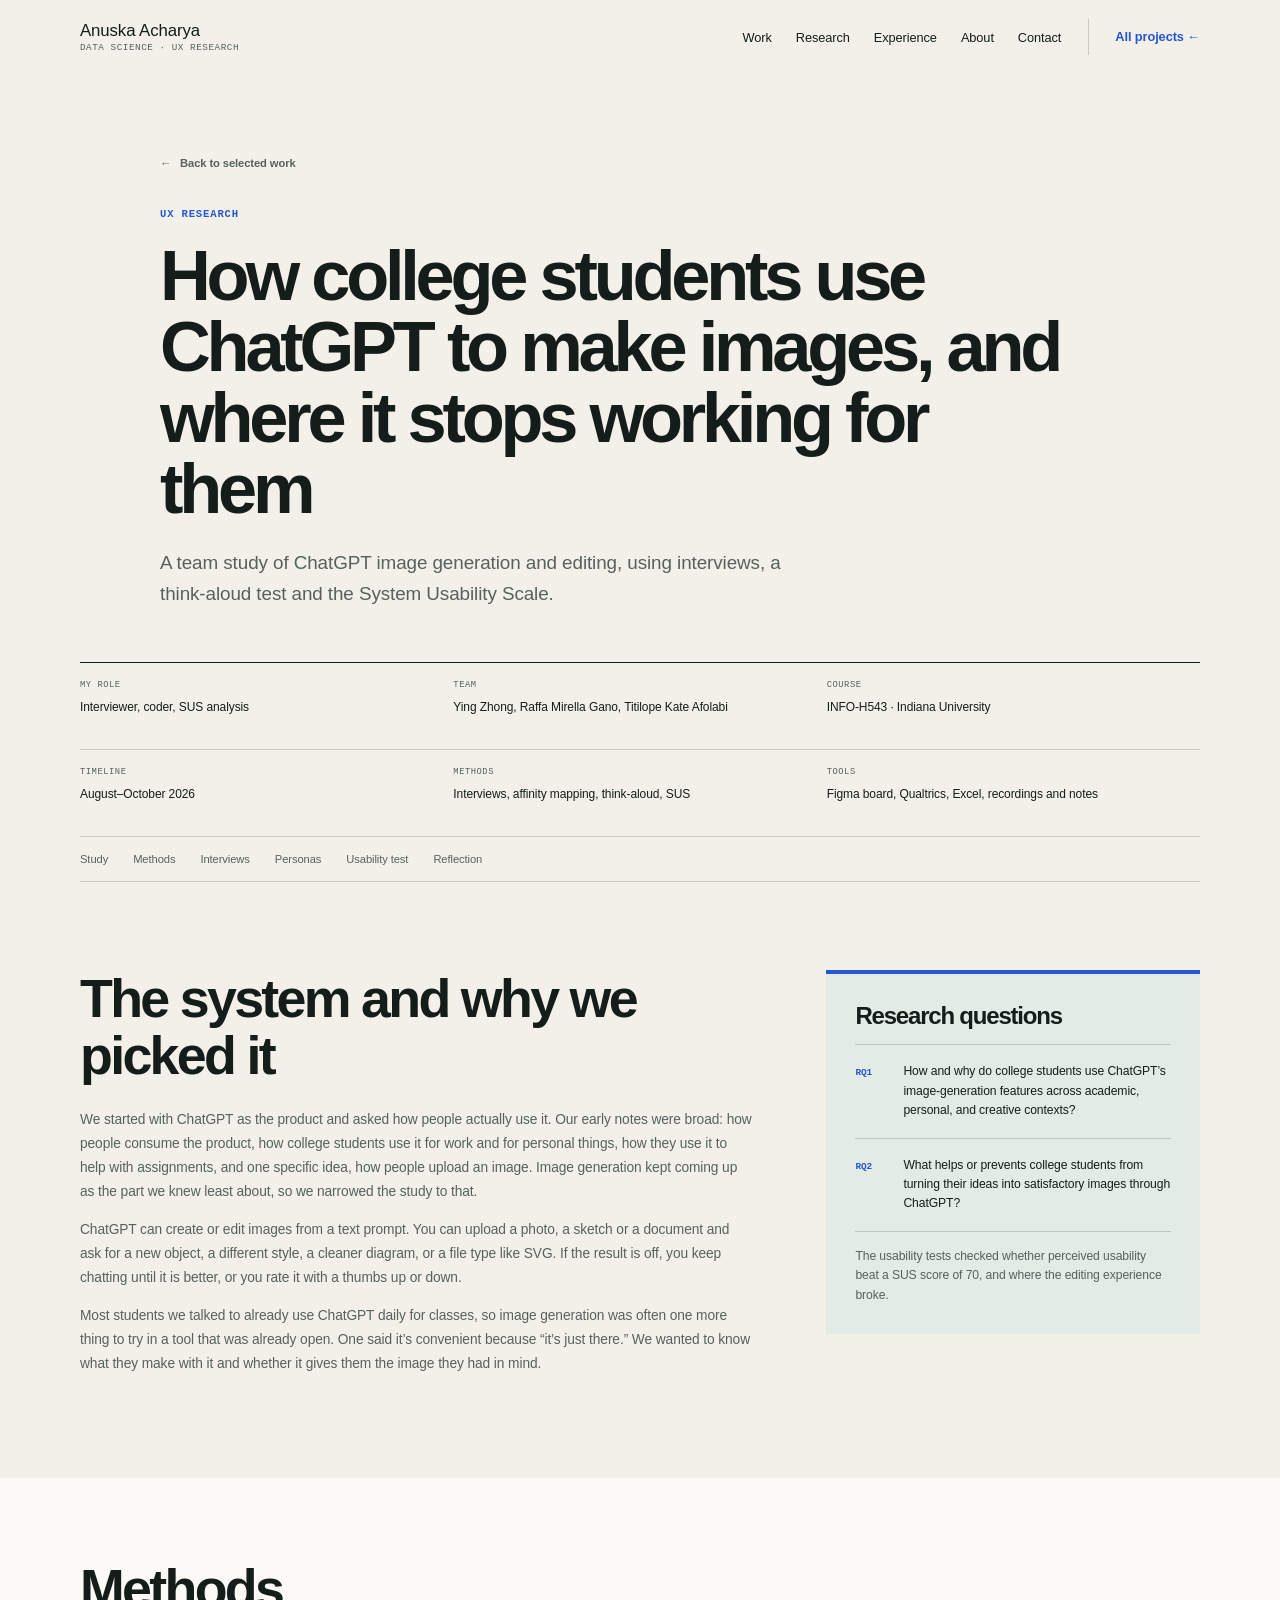
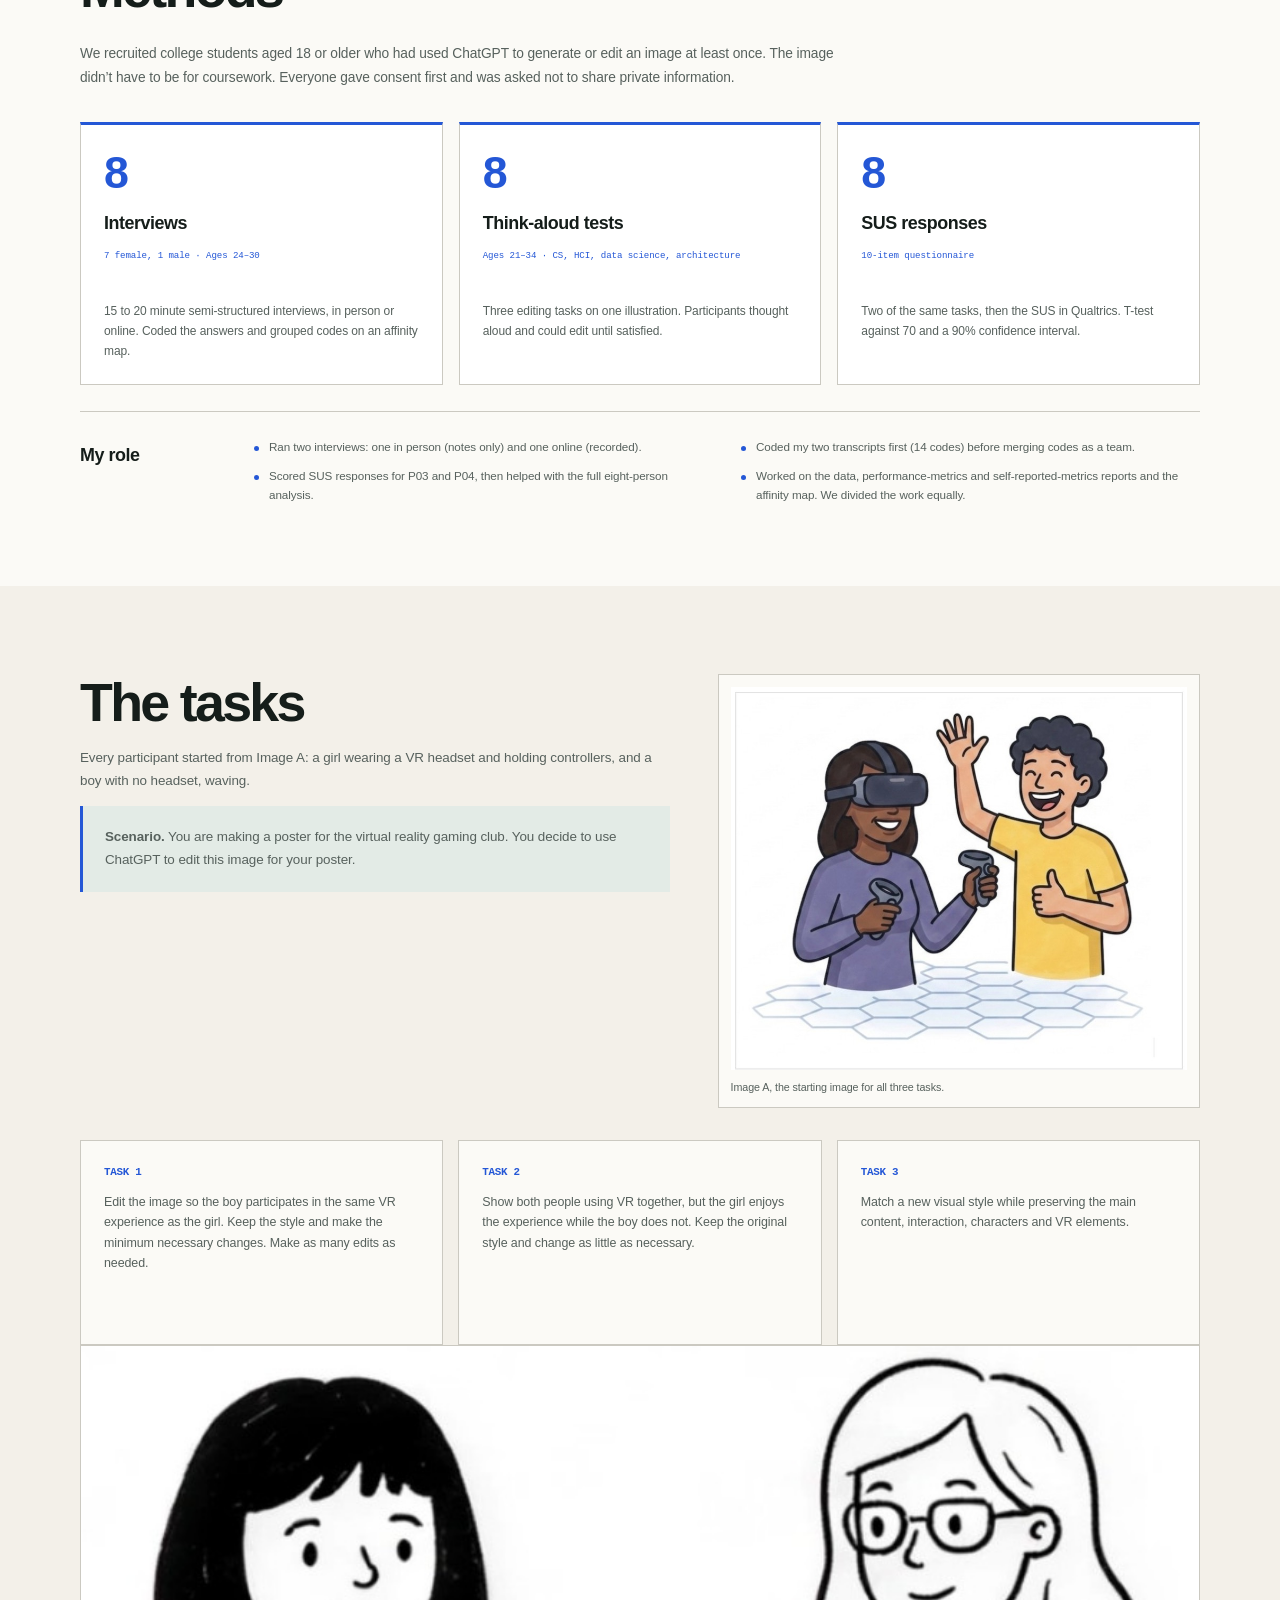
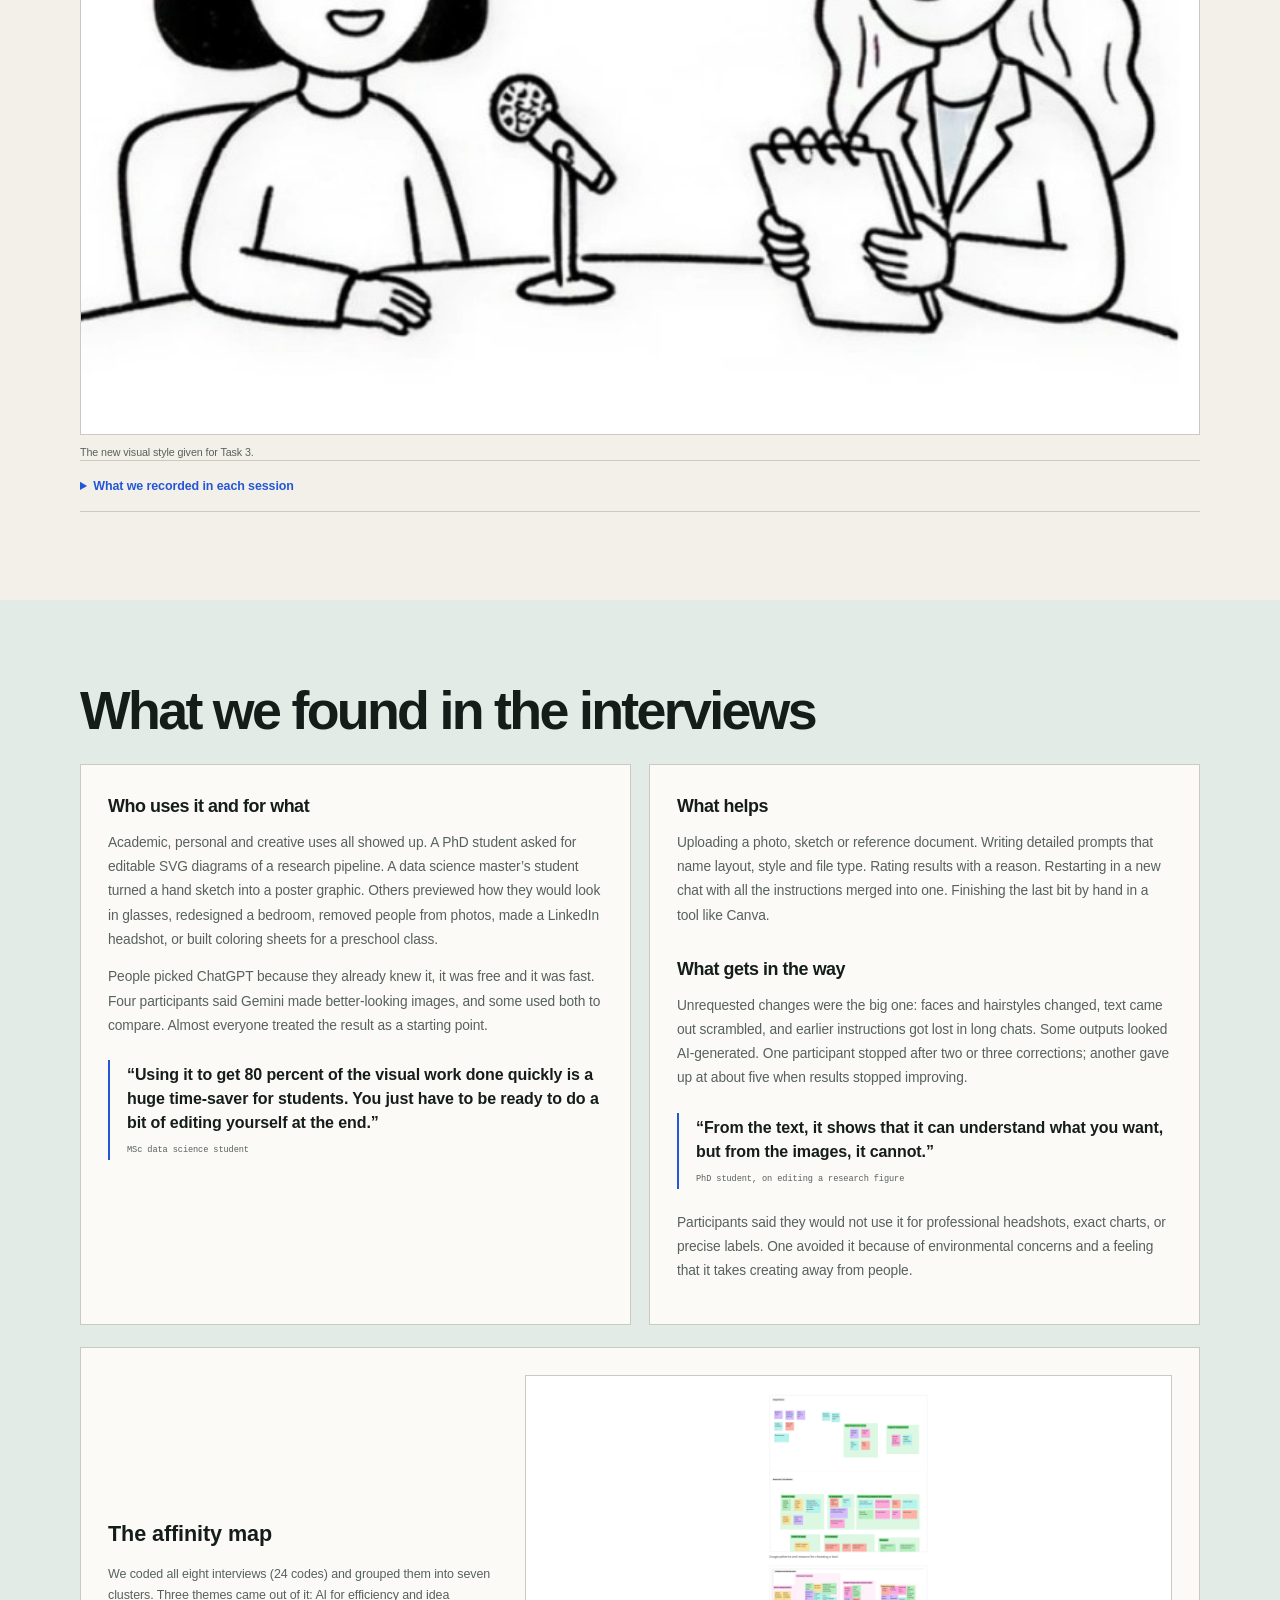
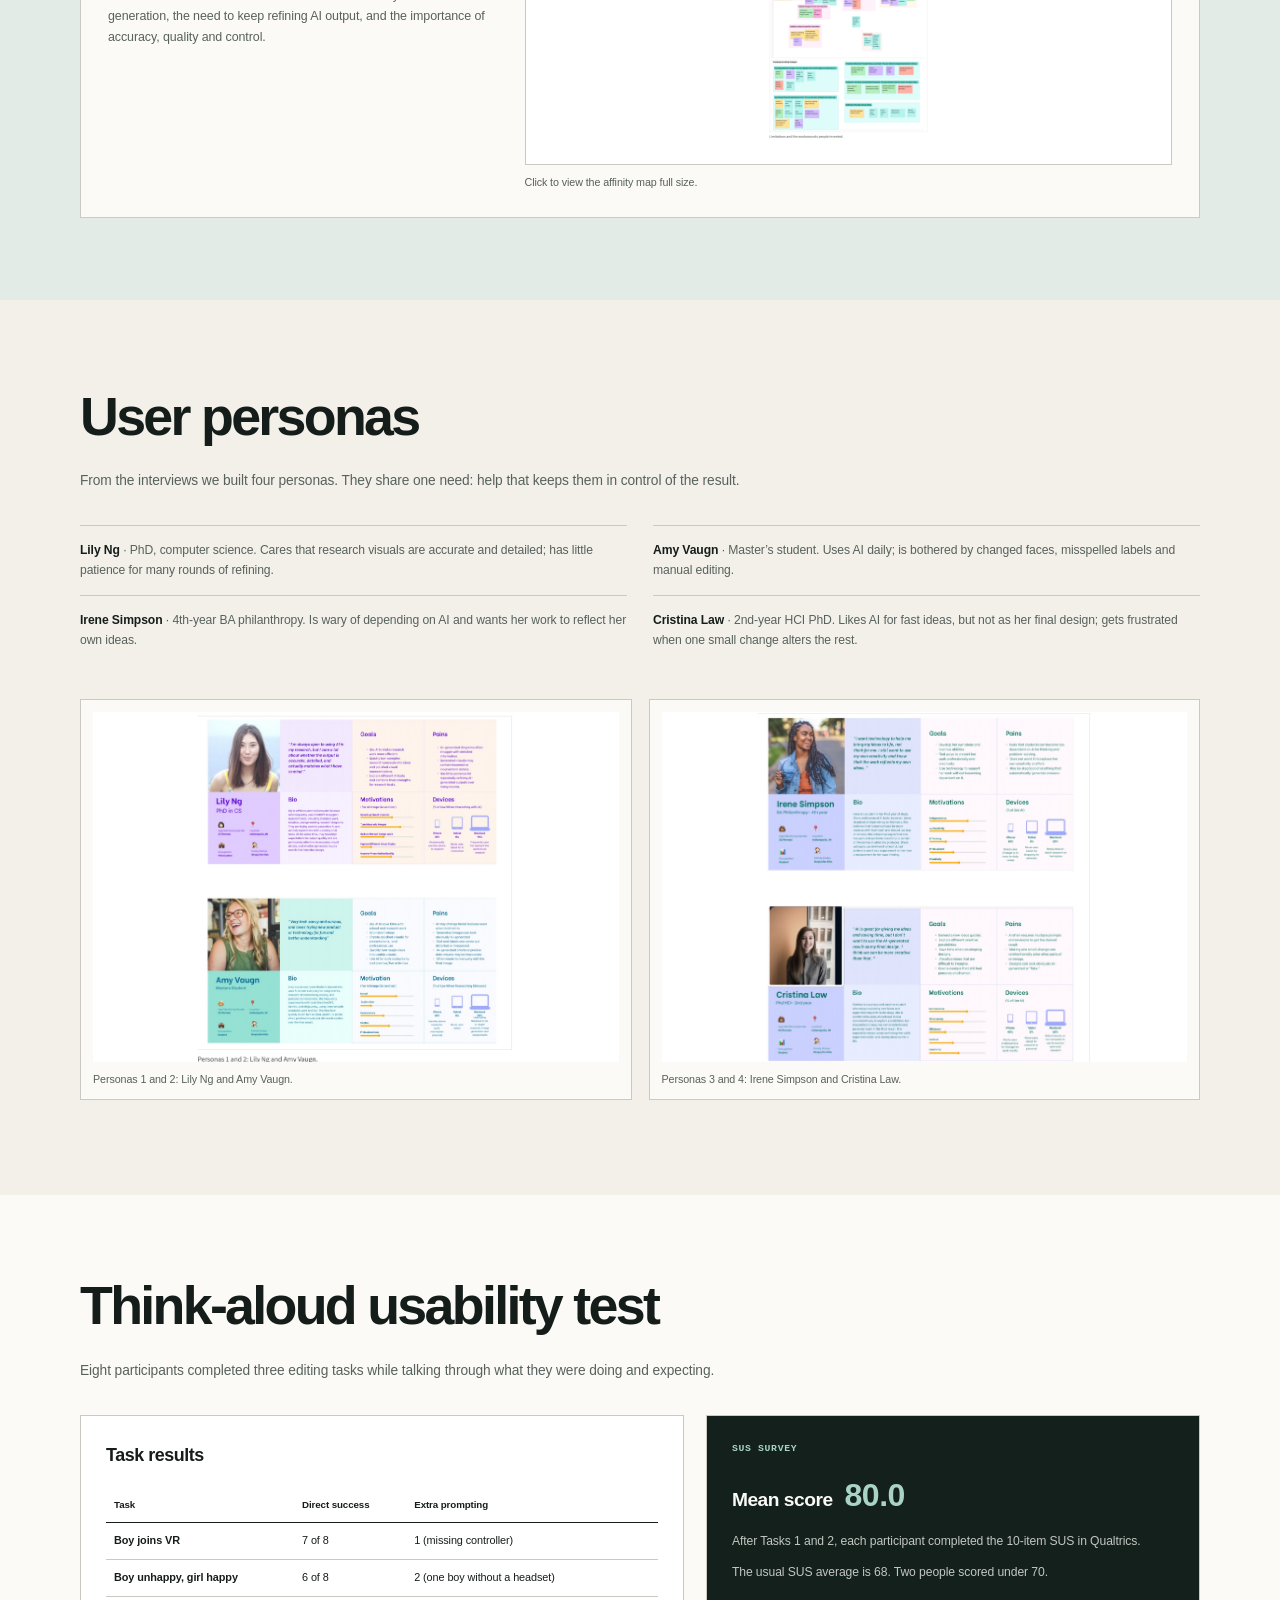
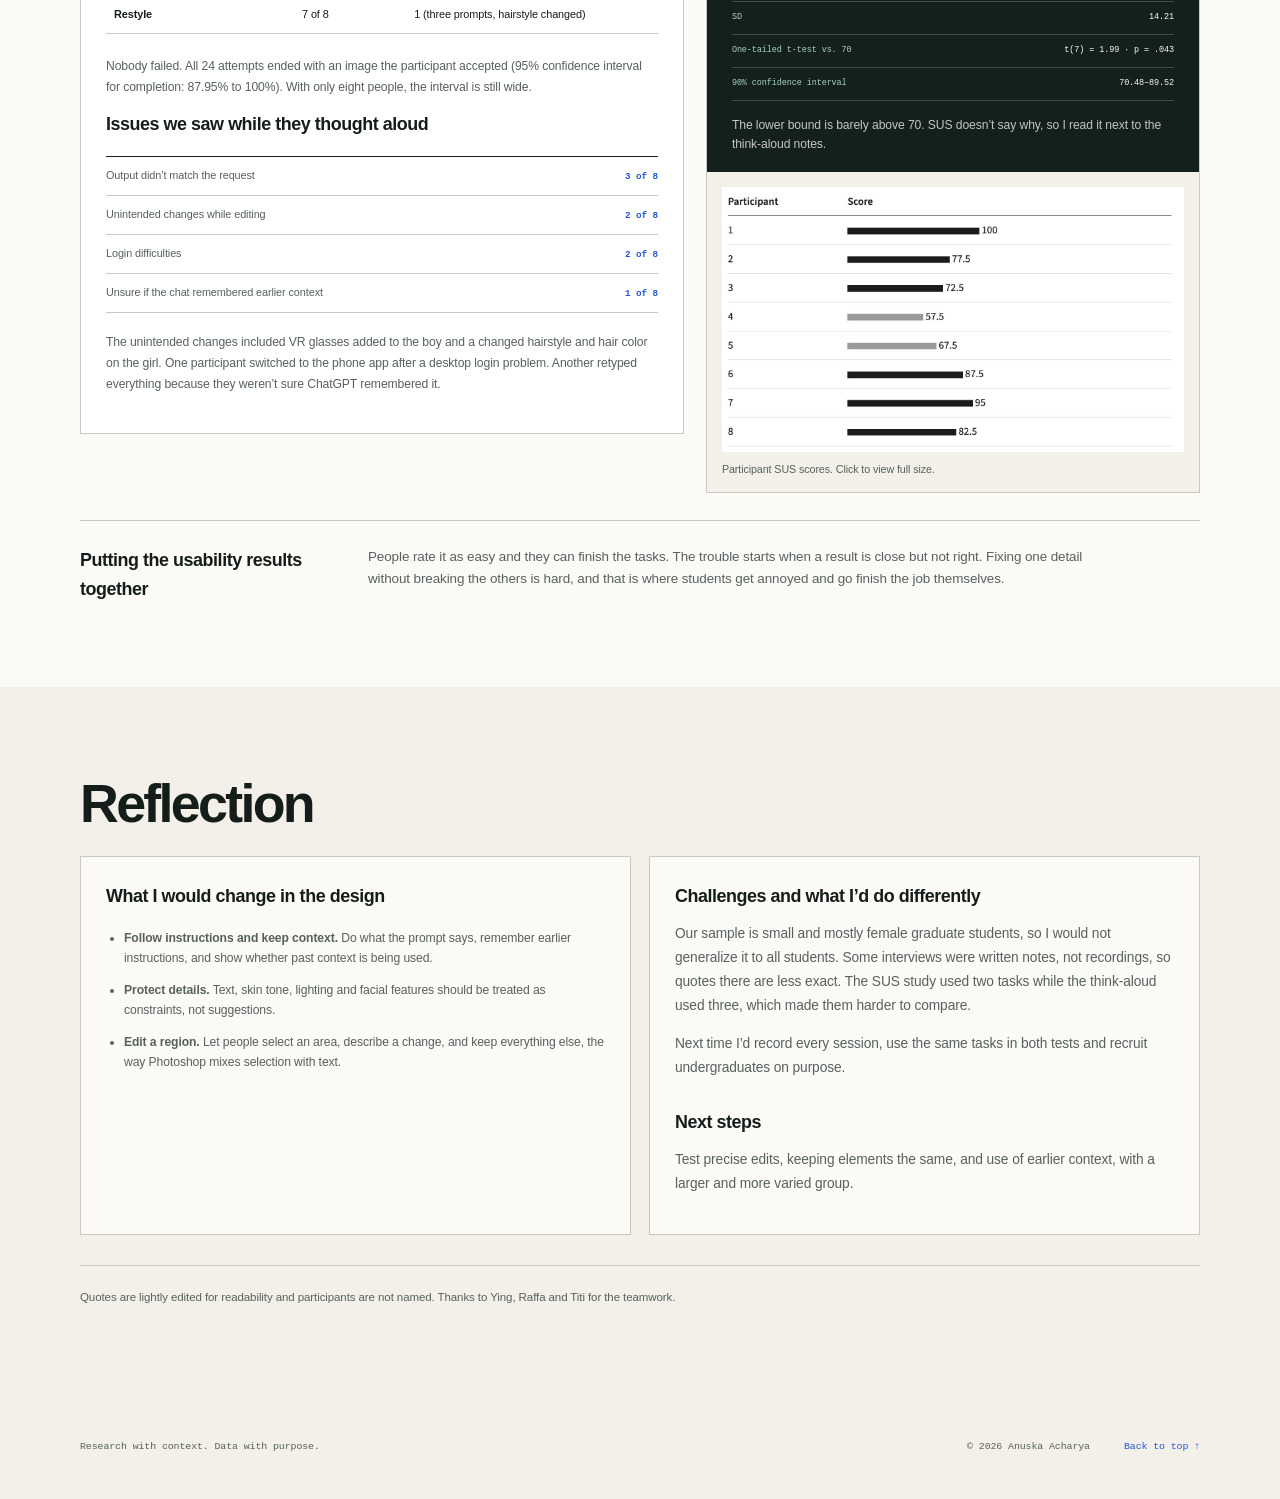
==== commit 4623bb90: "fix" ====
--- a/projects/chatgpt-image-ux-research.html
+++ b/projects/chatgpt-image-ux-research.html
@@ -54,10 +54,6 @@
             <h1 id="case-title">How college students use ChatGPT to make images, and where it stops working for them</h1>
             <p class="ux-web-intro">A team study of ChatGPT image generation and editing, using interviews, a think-aloud test and the System Usability Scale.</p>
           </div>
-          <figure class="ux-hero-image">
-            <img src="../assets/chatgpt-image-ux/image-a.jpg" alt="Image A: a girl wearing a VR headset and holding controllers beside a boy who is waving.">
-            <figcaption>Image A, the starting image for all three tasks.</figcaption>
-          </figure>
         </div>
         <dl class="ux-web-facts">
           <div><dt>My role</dt><dd>Interviewer, coder, SUS analysis</dd></div>
@@ -134,8 +130,12 @@
           <div>
             <h2>The tasks</h2>
             <p>Every participant started from Image A: a girl wearing a VR headset and holding controllers, and a boy with no headset, waving.</p>
-          </div>
-          <p class="ux-scenario-text"><strong>Scenario.</strong> You are making a poster for the virtual reality gaming club. You decide to use ChatGPT to edit this image for your poster.</p>
+            <p class="ux-scenario-text"><strong>Scenario.</strong> You are making a poster for the virtual reality gaming club. You decide to use ChatGPT to edit this image for your poster.</p>
+          </div>
+          <figure class="ux-task-stimulus">
+            <img src="../assets/chatgpt-image-ux/image-a.jpg" alt="Image A: a girl wearing a VR headset and holding controllers beside a boy who is waving.">
+            <figcaption>Image A, the starting image for all three tasks.</figcaption>
+          </figure>
         </div>
         <div class="ux-task-cards">
           <article><h3>Task 1</h3><p>Edit the image so the boy participates in the same VR experience as the girl. Keep the style and make the minimum necessary changes. Make as many edits as needed.</p></article>
--- a/styles.css
+++ b/styles.css
@@ -3296,10 +3296,8 @@
 }
 
 .ux-web-hero-inner {
-  display: grid;
-  grid-template-columns: minmax(0, 1.1fr) minmax(310px, 0.9fr);
-  align-items: center;
-  gap: clamp(36px, 6vw, 76px);
+  max-width: 960px;
+  margin-inline: auto;
 }
 
 .ux-web-hero-copy .case-back-link {
@@ -3317,7 +3315,7 @@
 }
 
 .ux-web-hero h1 {
-  max-width: 690px;
+  max-width: 900px;
   margin-bottom: 23px;
   font-size: clamp(2.7rem, 5.5vw, 5rem);
   letter-spacing: -0.06em;
@@ -3332,21 +3330,7 @@
   line-height: 1.65;
 }
 
-.ux-hero-image {
-  padding: 15px;
-  margin: 0;
-  border: 1px solid var(--rule);
-  background: var(--ux-surface);
-  box-shadow: 0 16px 40px rgba(21, 29, 26, 0.07);
-}
-
-.ux-hero-image img {
-  display: block;
-  width: 100%;
-  height: auto;
-}
-
-.ux-hero-image figcaption,
+.ux-task-stimulus figcaption,
 .ux-style-figure figcaption,
 .ux-map-figure figcaption,
 .ux-persona-gallery figcaption,
@@ -3613,6 +3597,19 @@
   line-height: 1.7;
 }
 
+.ux-task-stimulus {
+  padding: 12px;
+  margin: 0;
+  border: 1px solid var(--rule);
+  background: var(--ux-surface);
+}
+
+.ux-task-stimulus img {
+  display: block;
+  width: 100%;
+  height: auto;
+}
+
 .ux-scenario-text {
   padding: 20px 22px;
   margin: 0;
@@ -3760,7 +3757,7 @@
 .ux-map-figure img {
   display: block;
   width: 100%;
-  max-height: 620px;
+  max-height: 390px;
   object-fit: contain;
   object-position: center top;
   background: white;
@@ -3798,15 +3795,25 @@
 }
 
 .ux-persona-gallery figure {
+  display: grid;
+  grid-template-rows: 350px auto;
   padding: 12px;
   margin: 0;
   border: 1px solid var(--rule);
   background: var(--ux-surface);
 }
 
+.ux-persona-gallery a {
+  display: grid;
+  background: #fff;
+  place-items: center;
+}
+
 .ux-persona-gallery img {
   display: block;
-  width: 100%;
+  width: auto;
+  max-width: 100%;
+  max-height: 350px;
   height: auto;
 }
 
@@ -4019,7 +4026,6 @@
 }
 
 @media (max-width: 940px) {
-  .ux-web-hero-inner { gap: 32px; }
   .ux-system-section { grid-template-columns: 1fr 0.85fr; gap: 32px; }
   .ux-role-strip { grid-template-columns: 115px 1fr; }
   .ux-results-grid { grid-template-columns: 1fr 0.9fr; gap: 14px; }
@@ -4033,8 +4039,7 @@
   .ux-web-section { width: calc(100% - 36px); }
 
   .ux-web-hero { padding-top: 52px; }
-  .ux-web-hero-inner { grid-template-columns: 1fr; }
-  .ux-hero-image { max-width: 560px; }
+  .ux-web-hero-inner { max-width: none; }
   .ux-web-facts { margin-top: 32px; grid-template-columns: 1fr 1fr; }
   .ux-web-nav { top: 66px; }
   .ux-web-section,
@@ -4051,7 +4056,7 @@
   .ux-method-who { min-height: 0; }
   .ux-role-strip { grid-template-columns: 1fr; gap: 14px; }
   .ux-affinity-block { grid-template-columns: 1fr; }
-  .ux-map-figure img { max-height: 680px; }
+  .ux-map-figure img { max-height: 390px; }
   .ux-results-grid { gap: 18px; }
   .ux-takeaway { grid-template-columns: 1fr; gap: 10px; }
 }
@@ -4076,7 +4081,8 @@
   .ux-interview-card,
   .ux-results-table,
   .ux-reflection-grid article { padding: 20px; }
-  .ux-persona-gallery figure { padding: 8px; }
+  .ux-persona-gallery figure { grid-template-rows: 310px auto; padding: 8px; }
+  .ux-persona-gallery img { max-height: 310px; }
   .ux-table { min-width: 520px; }
   .ux-sus-summary { padding: 21px 18px; }
   .ux-sus-summary dl div { flex-direction: column; gap: 4px; }
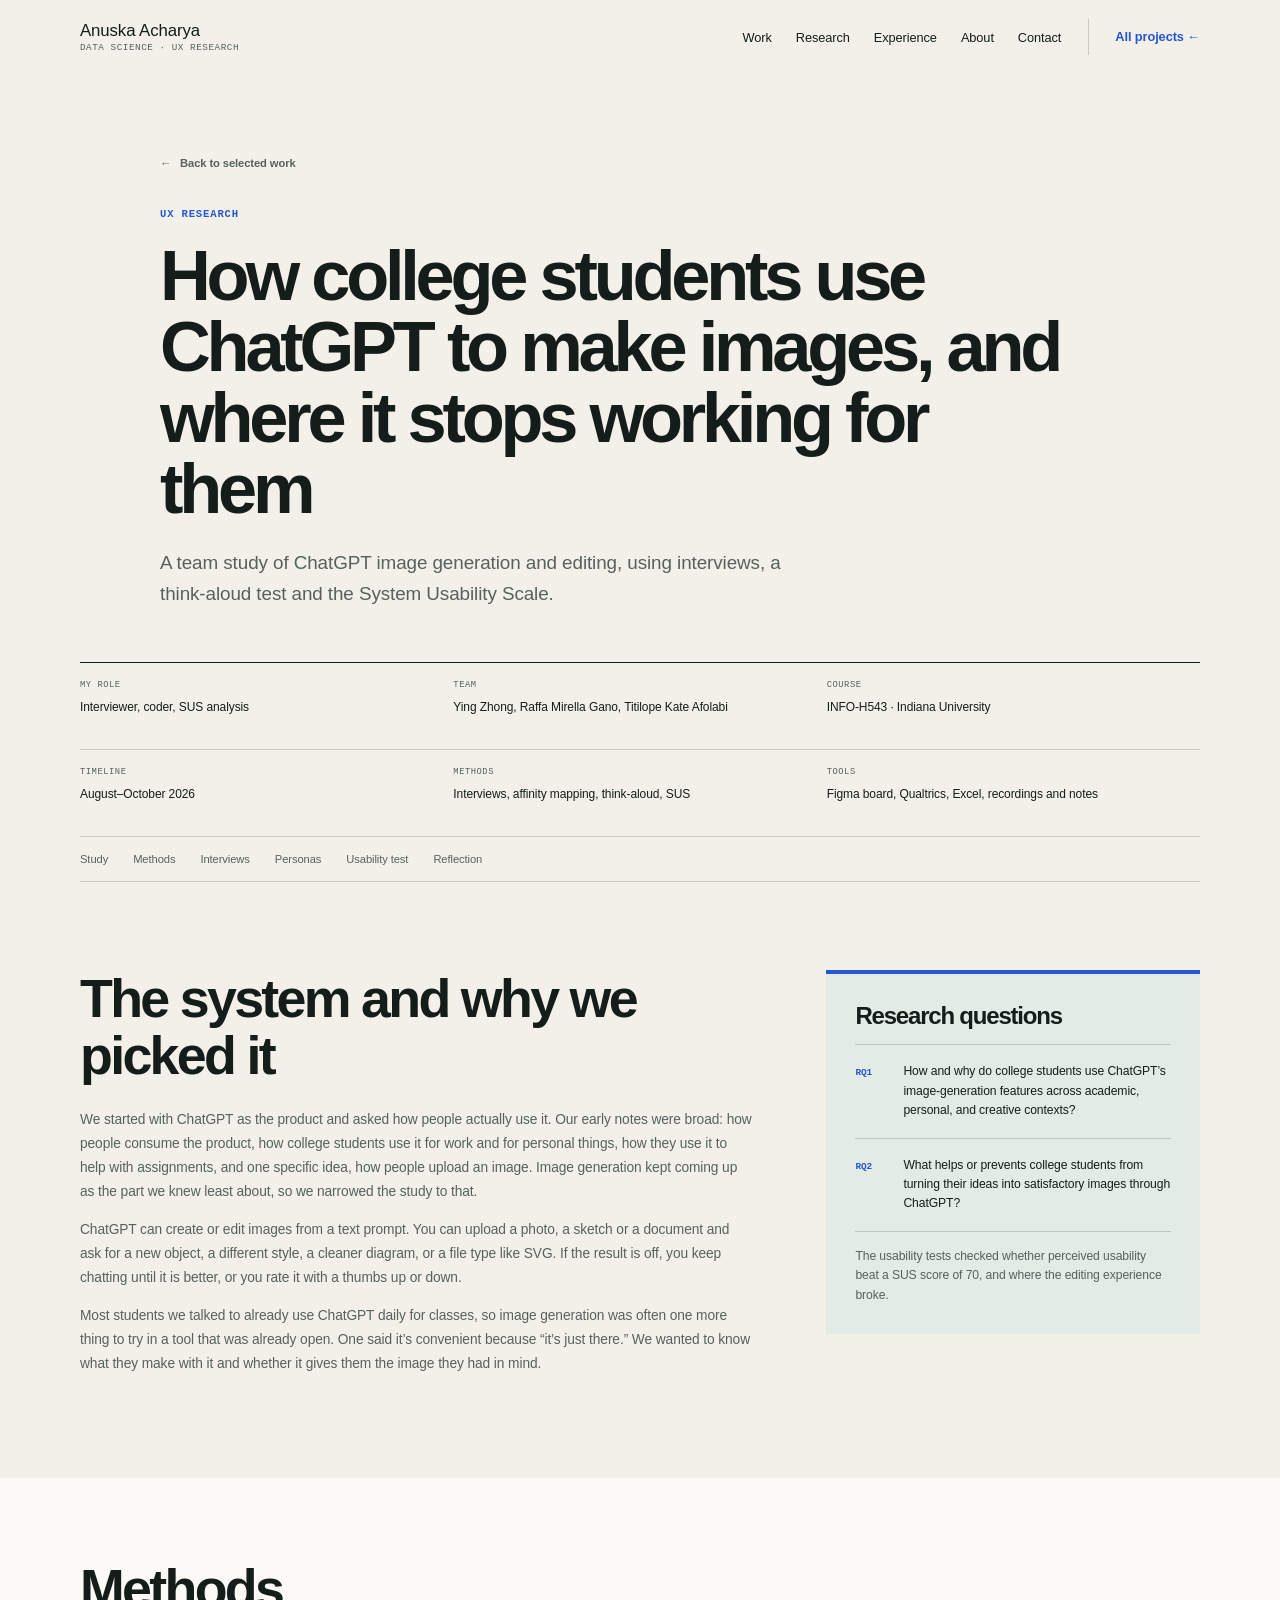
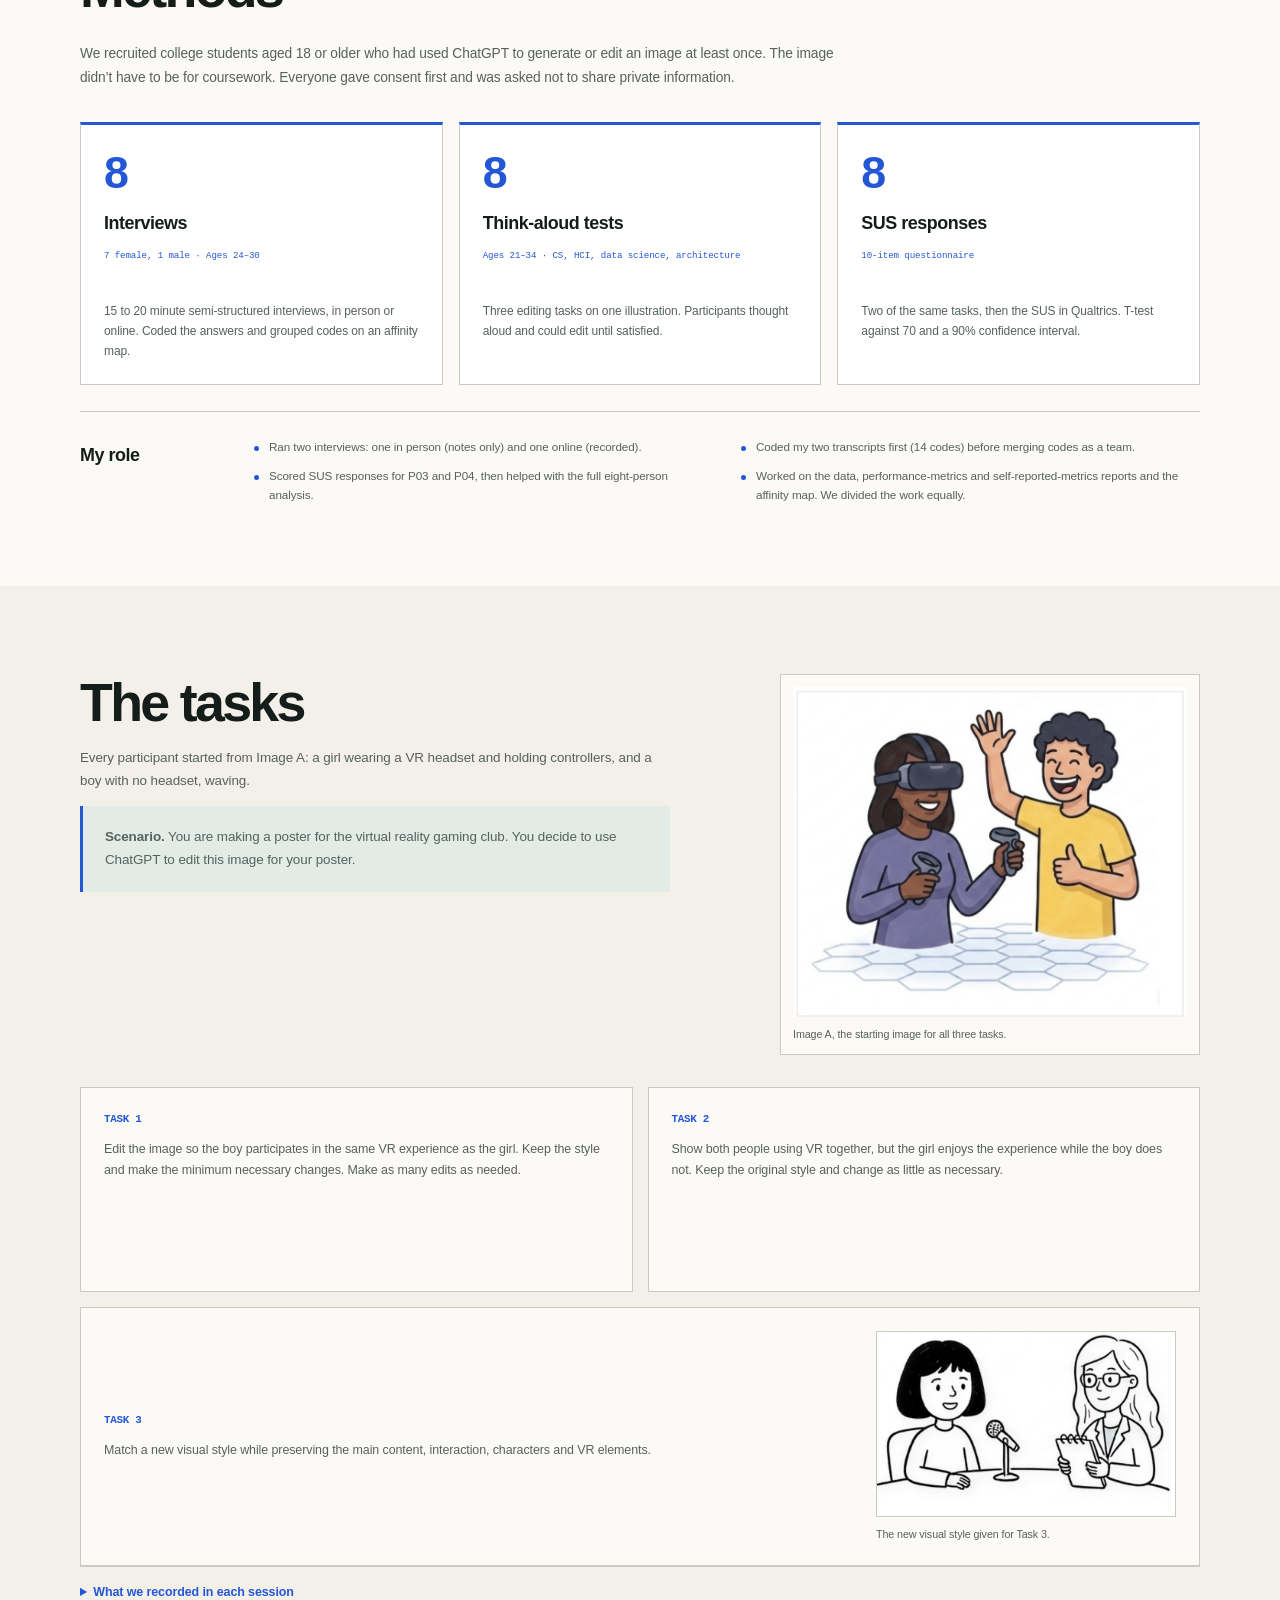
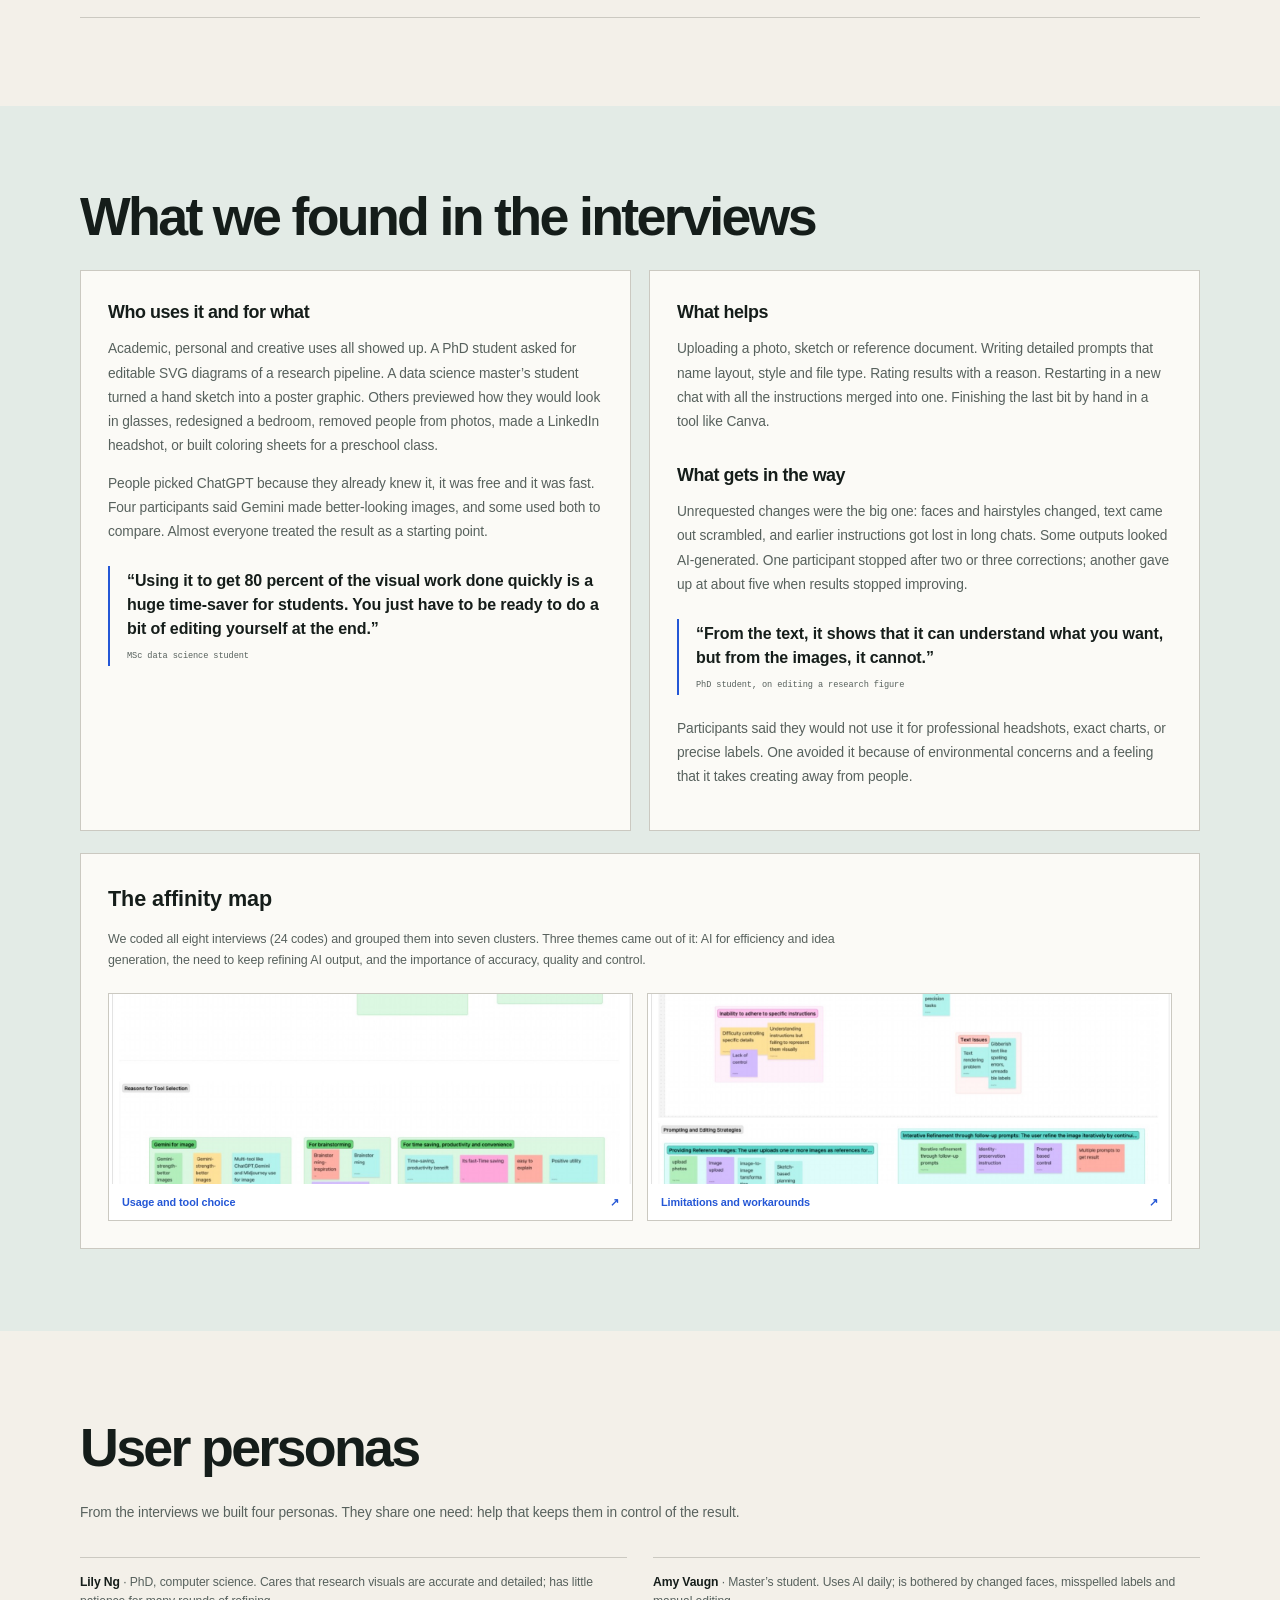
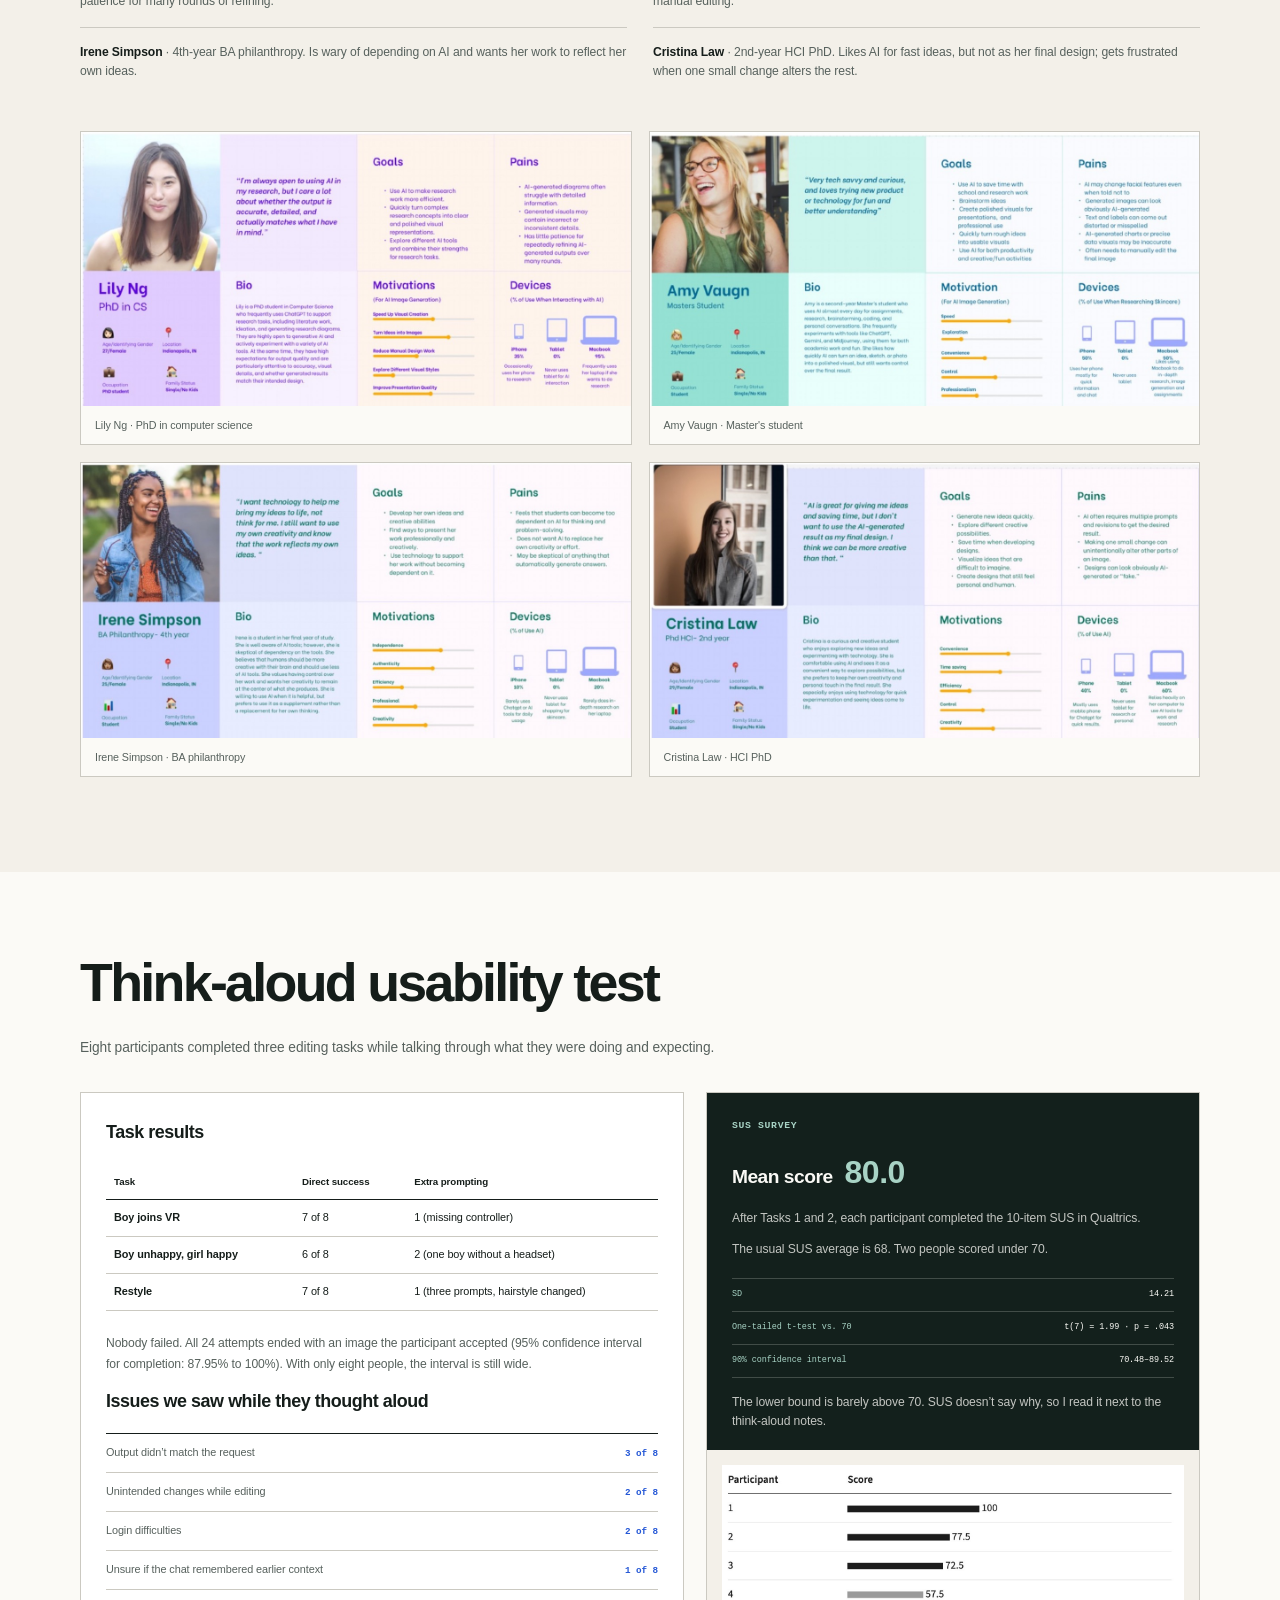
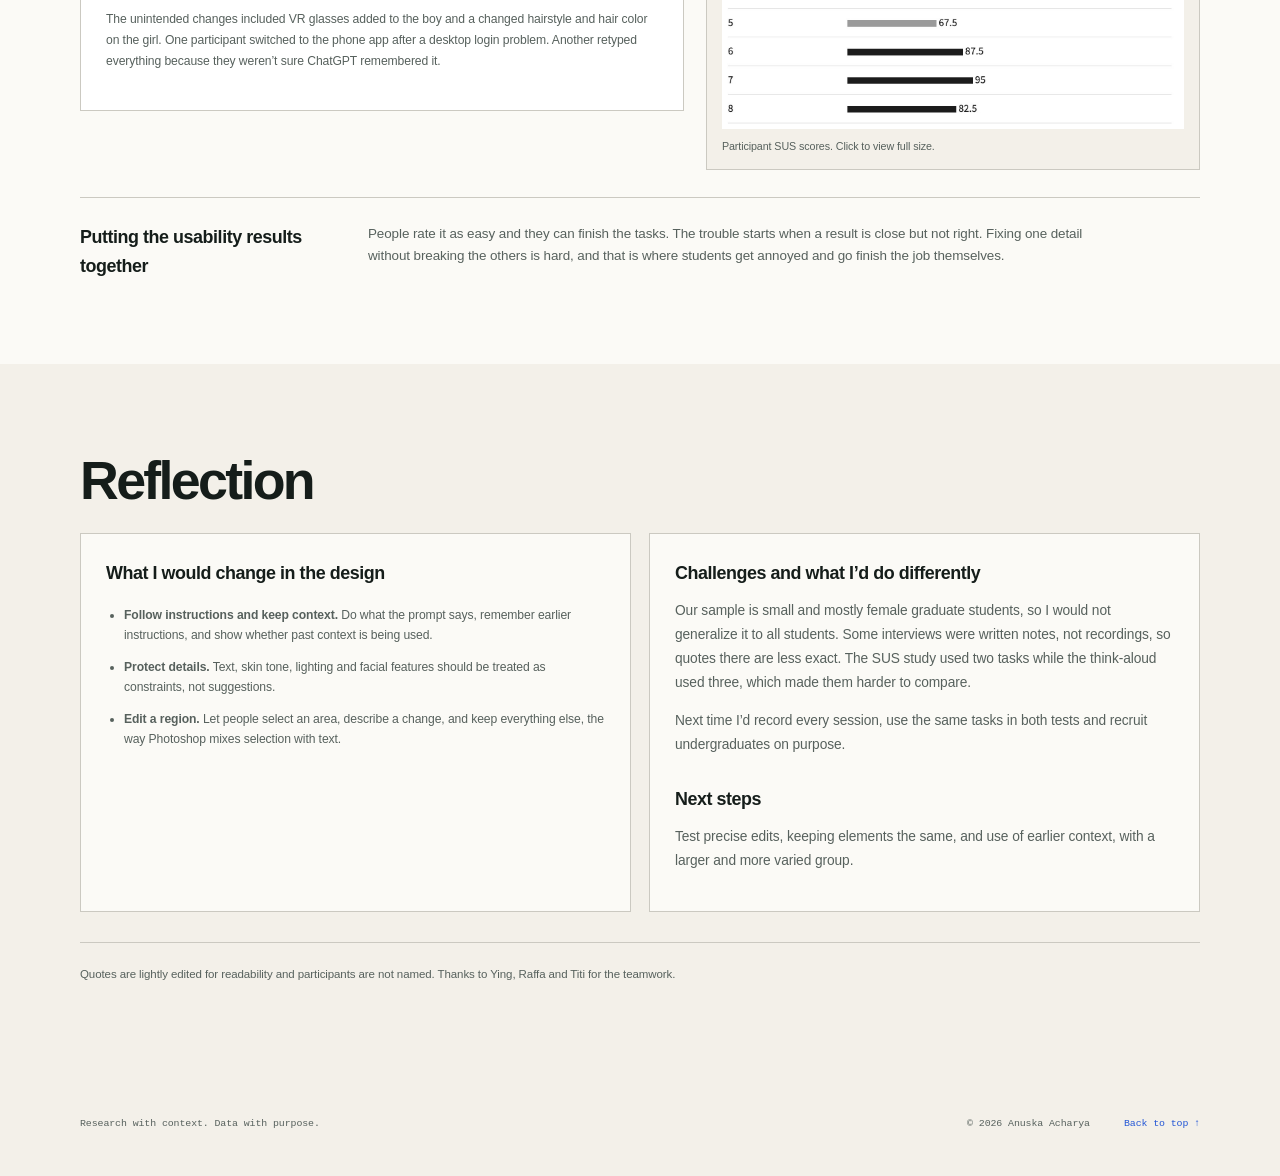
==== commit 1ec0283a: "fix" ====
--- a/projects/chatgpt-image-ux-research.html
+++ b/projects/chatgpt-image-ux-research.html
@@ -140,12 +140,14 @@
         <div class="ux-task-cards">
           <article><h3>Task 1</h3><p>Edit the image so the boy participates in the same VR experience as the girl. Keep the style and make the minimum necessary changes. Make as many edits as needed.</p></article>
           <article><h3>Task 2</h3><p>Show both people using VR together, but the girl enjoys the experience while the boy does not. Keep the original style and change as little as necessary.</p></article>
-          <article><h3>Task 3</h3><p>Match a new visual style while preserving the main content, interaction, characters and VR elements.</p></article>
-        </div>
-        <figure class="ux-style-figure">
-          <img src="../assets/chatgpt-image-ux/task-3-style.jpg" alt="The black-and-white illustration used as the new visual style reference for Task 3.">
-          <figcaption>The new visual style given for Task 3.</figcaption>
-        </figure>
+          <article class="ux-task-card-restyle">
+            <div><h3>Task 3</h3><p>Match a new visual style while preserving the main content, interaction, characters and VR elements.</p></div>
+            <figure class="ux-style-figure">
+              <img src="../assets/chatgpt-image-ux/task-3-style.jpg" alt="The black-and-white illustration used as the new visual style reference for Task 3.">
+              <figcaption>The new visual style given for Task 3.</figcaption>
+            </figure>
+          </article>
+        </div>
         <details class="ux-record-details">
           <summary>What we recorded in each session</summary>
           <p>Task success, time, prompts and iterations, whether participants stayed in the same chat, rephrased, saw unexpected output or unwanted changes, felt frustration or satisfaction, or needed help. We rated tasks as no problem, minor problem, major problem, or failure/gave up. We also tagged prompt interpretation mismatch, unintended modifications, lost instructions, difficulty with localized editing, and image generation limits.</p>
@@ -176,10 +178,16 @@
               <h3>The affinity map</h3>
               <p>We coded all eight interviews (24 codes) and grouped them into seven clusters. Three themes came out of it: AI for efficiency and idea generation, the need to keep refining AI output, and the importance of accuracy, quality and control.</p>
             </div>
-            <figure class="ux-map-figure">
-              <a href="../assets/chatgpt-image-ux/affinity-map.jpg" target="_blank" rel="noreferrer"><img src="../assets/chatgpt-image-ux/affinity-map.jpg" alt="The affinity map from the study, showing groups for usage patterns, tool selection, limitations, workarounds, prompting and editing strategies."></a>
-              <figcaption>Click to view the affinity map full size.</figcaption>
-            </figure>
+            <div class="ux-map-gallery">
+              <a class="ux-map-link" href="../assets/chatgpt-image-ux/affinity-usage.jpg" target="_blank" rel="noreferrer">
+                <img src="../assets/chatgpt-image-ux/affinity-usage.jpg" alt="Usage patterns and reasons for choosing a tool, from the interview affinity map.">
+                <span>Usage and tool choice <span aria-hidden="true">↗</span></span>
+              </a>
+              <a class="ux-map-link" href="../assets/chatgpt-image-ux/affinity-limitations.jpg" target="_blank" rel="noreferrer">
+                <img src="../assets/chatgpt-image-ux/affinity-limitations.jpg" alt="Interview themes on limitations, workarounds, prompting and editing strategies.">
+                <span>Limitations and workarounds <span aria-hidden="true">↗</span></span>
+              </a>
+            </div>
           </div>
         </div>
       </section>
@@ -194,8 +202,10 @@
           <p><strong>Cristina Law</strong> · 2nd-year HCI PhD. Likes AI for fast ideas, but not as her final design; gets frustrated when one small change alters the rest.</p>
         </div>
         <div class="ux-persona-gallery">
-          <figure><a href="../assets/chatgpt-image-ux/personas-1-2.jpg" target="_blank" rel="noreferrer"><img src="../assets/chatgpt-image-ux/personas-1-2.jpg" alt="Persona boards for Lily Ng and Amy Vaugn from the research PDF."></a><figcaption>Personas 1 and 2: Lily Ng and Amy Vaugn.</figcaption></figure>
-          <figure><a href="../assets/chatgpt-image-ux/personas-3-4.jpg" target="_blank" rel="noreferrer"><img src="../assets/chatgpt-image-ux/personas-3-4.jpg" alt="Persona boards for Irene Simpson and Cristina Law from the research PDF."></a><figcaption>Personas 3 and 4: Irene Simpson and Cristina Law.</figcaption></figure>
+          <figure><a href="../assets/chatgpt-image-ux/persona-lily.jpg" target="_blank" rel="noreferrer"><img src="../assets/chatgpt-image-ux/persona-lily.jpg" alt="Lily Ng's persona board from the research PDF."></a><figcaption>Lily Ng · PhD in computer science</figcaption></figure>
+          <figure><a href="../assets/chatgpt-image-ux/persona-amy.jpg" target="_blank" rel="noreferrer"><img src="../assets/chatgpt-image-ux/persona-amy.jpg" alt="Amy Vaugn's persona board from the research PDF."></a><figcaption>Amy Vaugn · Master's student</figcaption></figure>
+          <figure><a href="../assets/chatgpt-image-ux/persona-irene.jpg" target="_blank" rel="noreferrer"><img src="../assets/chatgpt-image-ux/persona-irene.jpg" alt="Irene Simpson's persona board from the research PDF."></a><figcaption>Irene Simpson · BA philanthropy</figcaption></figure>
+          <figure><a href="../assets/chatgpt-image-ux/persona-cristina.jpg" target="_blank" rel="noreferrer"><img src="../assets/chatgpt-image-ux/persona-cristina.jpg" alt="Cristina Law's persona board from the research PDF."></a><figcaption>Cristina Law · HCI PhD</figcaption></figure>
         </div>
       </section>
 
--- a/styles.css
+++ b/styles.css
@@ -3332,7 +3332,7 @@
 
 .ux-task-stimulus figcaption,
 .ux-style-figure figcaption,
-.ux-map-figure figcaption,
+.ux-map-link > span,
 .ux-persona-gallery figcaption,
 .ux-sus-image figcaption {
   padding-top: 9px;
@@ -3598,8 +3598,11 @@
 }
 
 .ux-task-stimulus {
+  width: 100%;
+  max-width: 420px;
   padding: 12px;
   margin: 0;
+  justify-self: end;
   border: 1px solid var(--rule);
   background: var(--ux-surface);
 }
@@ -3619,7 +3622,7 @@
 
 .ux-task-cards {
   display: grid;
-  grid-template-columns: repeat(3, minmax(0, 1fr));
+  grid-template-columns: repeat(2, minmax(0, 1fr));
   gap: 15px;
 }
 
@@ -3628,6 +3631,15 @@
   padding: 23px;
   border: 1px solid var(--rule);
   background: var(--ux-surface);
+}
+
+.ux-task-cards .ux-task-card-restyle {
+  display: grid;
+  min-height: 0;
+  grid-column: 1 / -1;
+  grid-template-columns: minmax(0, 1fr) minmax(220px, 0.55fr);
+  align-items: center;
+  gap: 28px;
 }
 
 .ux-task-cards h3 {
@@ -3673,13 +3685,16 @@
 }
 
 .ux-style-figure {
-  margin: 0;
+  width: 100%;
+  max-width: 300px;
+  margin: 0;
+  justify-self: end;
 }
 
 .ux-style-figure img {
   display: block;
   width: 100%;
-  background: white;
+  height: auto;
   border: 1px solid var(--rule);
 }
 
@@ -3728,12 +3743,9 @@
 }
 
 .ux-affinity-block {
-  display: grid;
+  display: block;
   padding: 27px;
   margin-top: 22px;
-  grid-template-columns: minmax(220px, 0.75fr) minmax(0, 1.25fr);
-  align-items: center;
-  gap: 28px;
   border: 1px solid var(--rule);
   background: var(--ux-surface);
 }
@@ -3744,24 +3756,46 @@
 }
 
 .ux-affinity-block p {
+  max-width: 760px;
   margin: 0;
   color: var(--muted);
   font-size: 0.78rem;
   line-height: 1.7;
 }
 
-.ux-map-figure {
-  margin: 0;
-}
-
-.ux-map-figure img {
+.ux-map-gallery {
+  display: grid;
+  margin-top: 22px;
+  grid-template-columns: repeat(2, minmax(0, 1fr));
+  gap: 14px;
+}
+
+.ux-map-link {
+  display: grid;
+  overflow: hidden;
+  grid-template-rows: 190px auto;
+  border: 1px solid var(--rule);
+  background: #fff;
+  text-decoration: none;
+}
+
+.ux-map-link img {
   display: block;
   width: 100%;
-  max-height: 390px;
-  object-fit: contain;
-  object-position: center top;
+  height: 190px;
+  object-fit: cover;
+  object-position: center;
   background: white;
-  border: 1px solid var(--rule);
+}
+
+.ux-map-link > span {
+  display: flex;
+  padding: 10px 13px;
+  align-items: center;
+  justify-content: space-between;
+  color: var(--case-accent);
+  font-size: 0.68rem;
+  font-weight: 650;
 }
 
 .ux-personas-section {
@@ -3790,31 +3824,34 @@
 
 .ux-persona-gallery {
   display: grid;
-  grid-template-columns: 1fr 1fr;
+  grid-template-columns: repeat(2, minmax(0, 1fr));
   gap: 17px;
 }
 
 .ux-persona-gallery figure {
   display: grid;
-  grid-template-rows: 350px auto;
-  padding: 12px;
+  grid-template-rows: auto auto;
+  overflow: hidden;
+  padding: 0;
   margin: 0;
   border: 1px solid var(--rule);
   background: var(--ux-surface);
 }
 
 .ux-persona-gallery a {
-  display: grid;
+  display: block;
+  overflow: hidden;
   background: #fff;
-  place-items: center;
 }
 
 .ux-persona-gallery img {
   display: block;
-  width: auto;
-  max-width: 100%;
-  max-height: 350px;
+  width: 100%;
   height: auto;
+}
+
+.ux-persona-gallery figcaption {
+  padding: 11px 14px;
 }
 
 .ux-results-band {
@@ -4051,12 +4088,14 @@
   .ux-interview-grid,
   .ux-results-grid,
   .ux-reflection-grid { grid-template-columns: 1fr; }
+  .ux-section-heading-row { grid-template-columns: 1.1fr 0.9fr; gap: 22px; }
   .ux-method-cards { grid-template-columns: 1fr 1fr; }
   .ux-method-card:last-child { grid-column: 1 / -1; }
   .ux-method-who { min-height: 0; }
   .ux-role-strip { grid-template-columns: 1fr; gap: 14px; }
-  .ux-affinity-block { grid-template-columns: 1fr; }
-  .ux-map-figure img { max-height: 390px; }
+  .ux-map-gallery { grid-template-columns: 1fr 1fr; gap: 9px; }
+  .ux-map-link { grid-template-rows: 140px auto; }
+  .ux-map-link img { height: 140px; }
   .ux-results-grid { gap: 18px; }
   .ux-takeaway { grid-template-columns: 1fr; gap: 10px; }
 }
@@ -4071,18 +4110,22 @@
   .ux-task-cards,
   .ux-persona-summaries,
   .ux-persona-gallery { grid-template-columns: 1fr; }
+  .ux-map-gallery { grid-template-columns: 1fr; }
+  .ux-map-link { grid-template-rows: 180px auto; }
+  .ux-map-link img { height: 180px; }
   .ux-method-card:last-child { grid-column: auto; }
   .ux-role-strip ul { grid-template-columns: 1fr; }
   .ux-section-heading-row,
   .ux-task-support { grid-template-columns: 1fr; gap: 16px; }
   .ux-task-cards article { min-height: 0; }
+  .ux-task-cards .ux-task-card-restyle { grid-template-columns: 1fr; gap: 15px; }
+  .ux-task-card-restyle .ux-style-figure { justify-self: start; }
   .ux-style-figure { width: min(100%, 380px); }
   .ux-affinity-block,
   .ux-interview-card,
   .ux-results-table,
   .ux-reflection-grid article { padding: 20px; }
-  .ux-persona-gallery figure { grid-template-rows: 310px auto; padding: 8px; }
-  .ux-persona-gallery img { max-height: 310px; }
+  .ux-persona-gallery { grid-template-columns: 1fr; }
   .ux-table { min-width: 520px; }
   .ux-sus-summary { padding: 21px 18px; }
   .ux-sus-summary dl div { flex-direction: column; gap: 4px; }
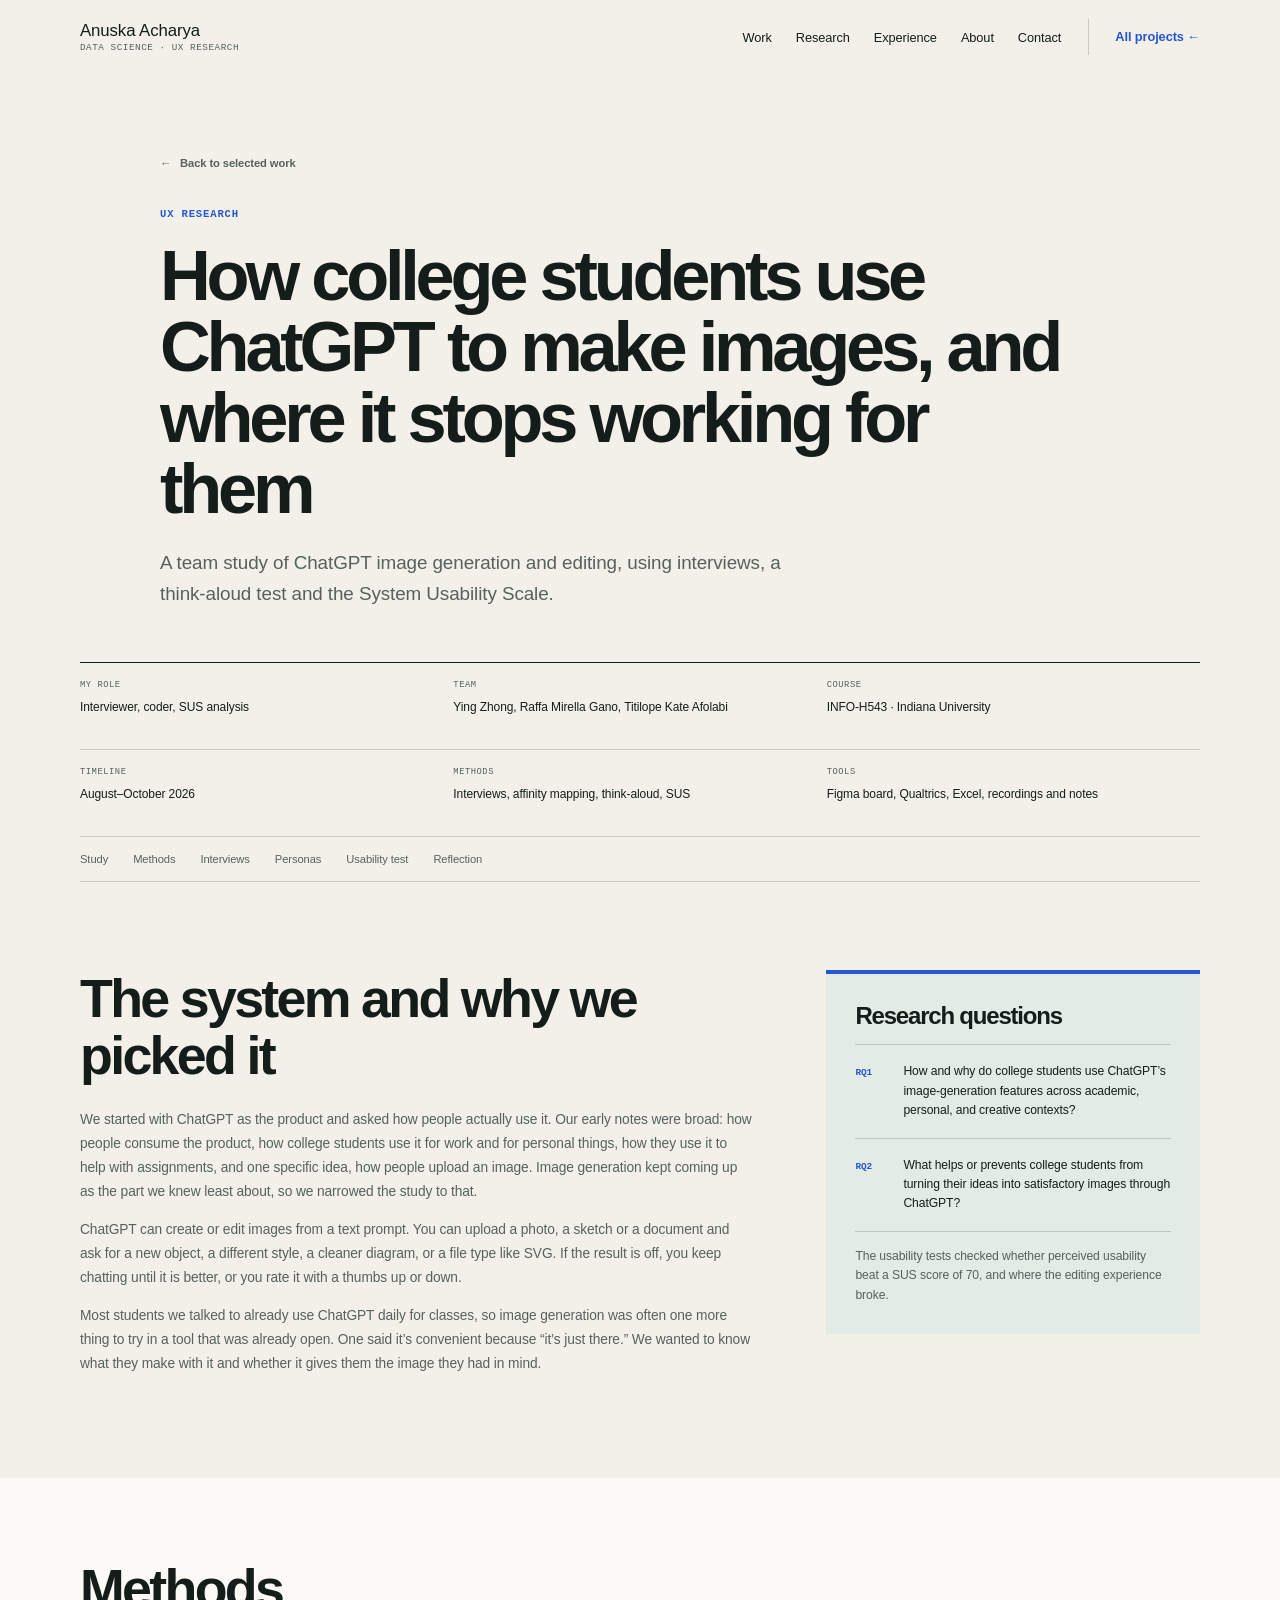
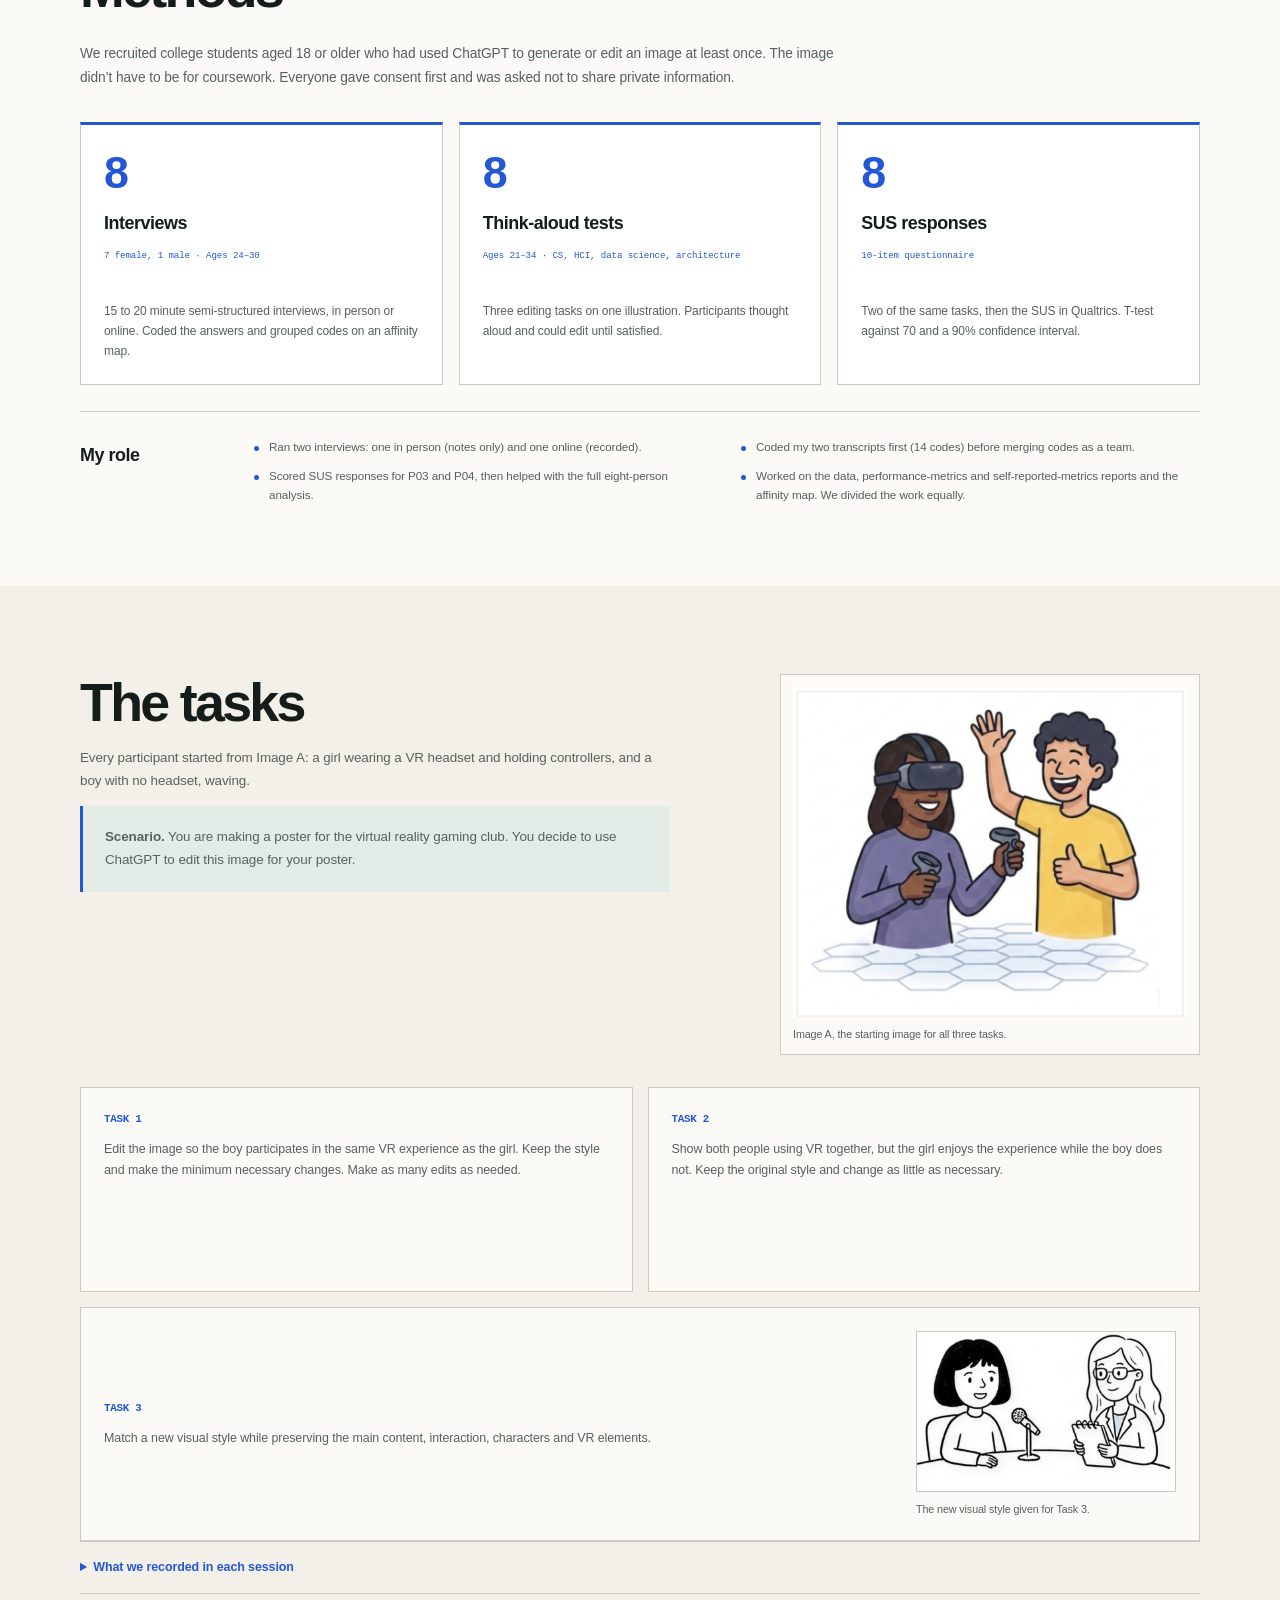
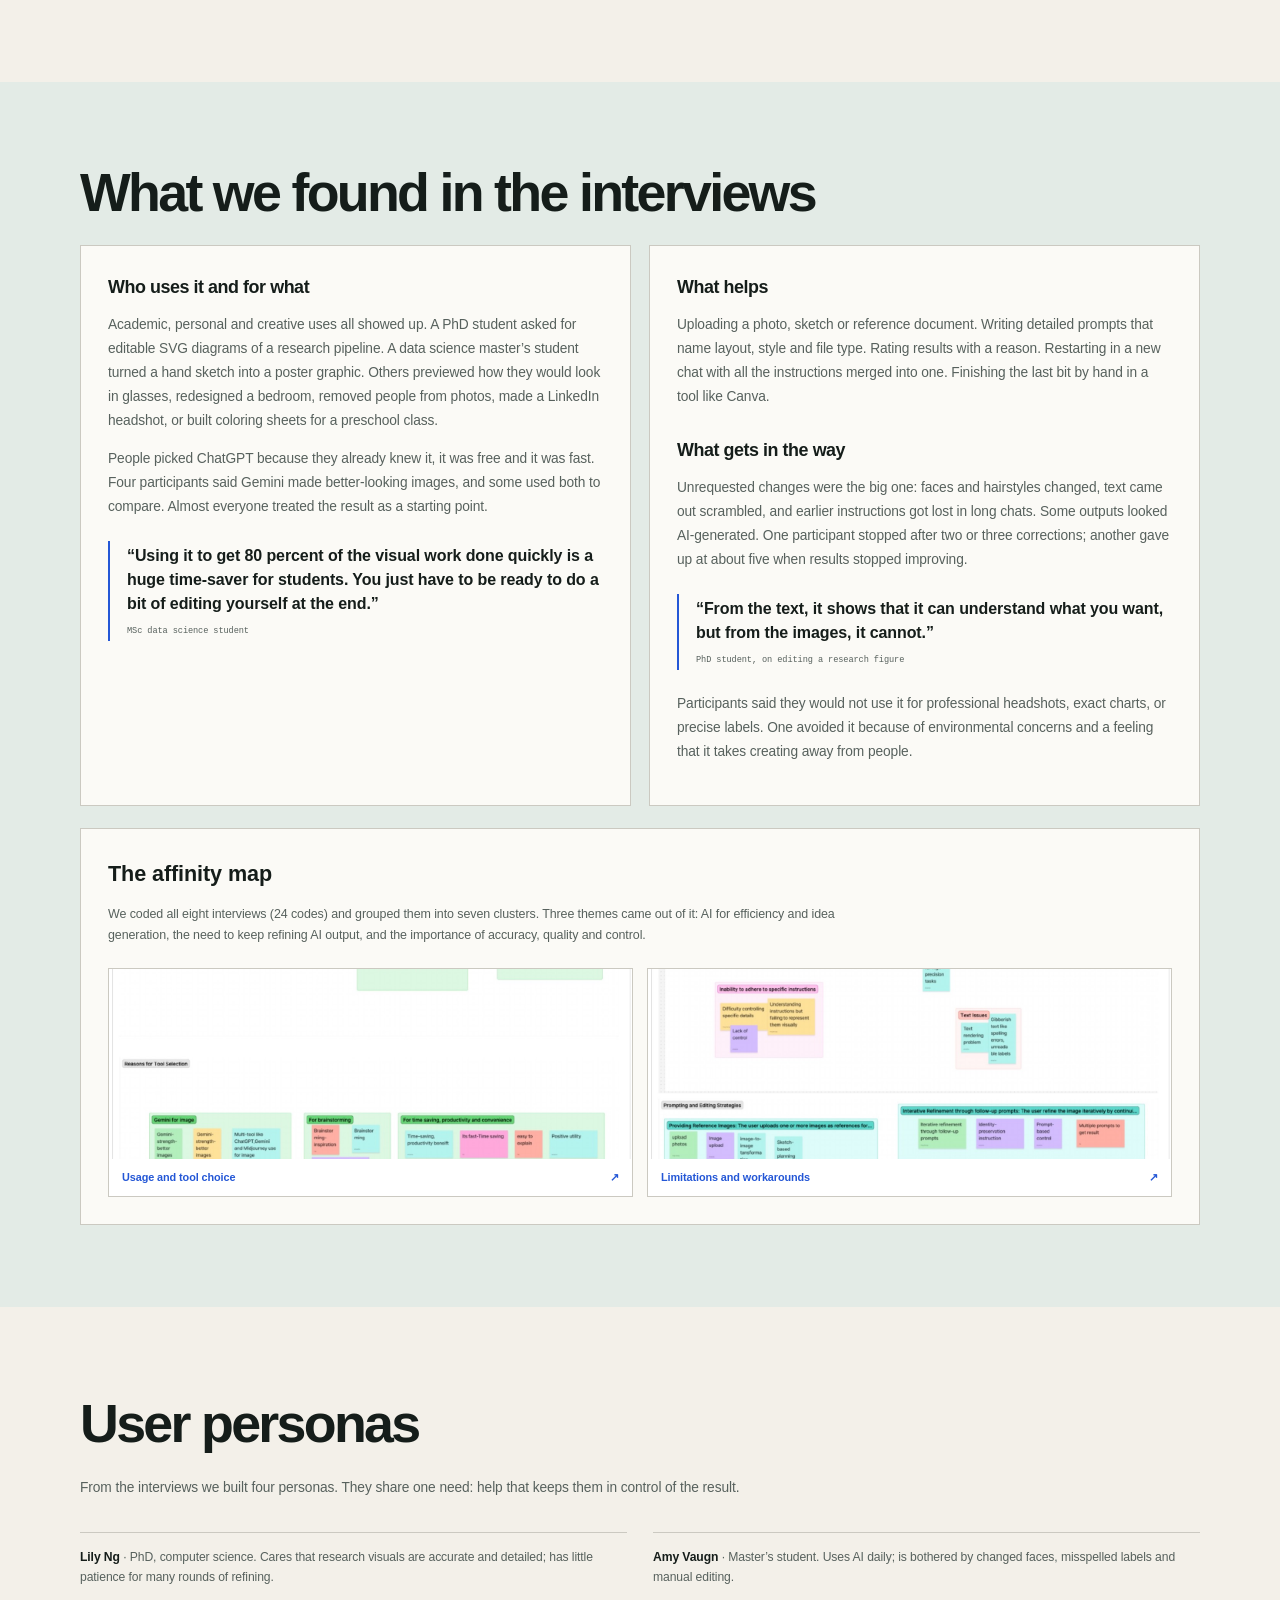
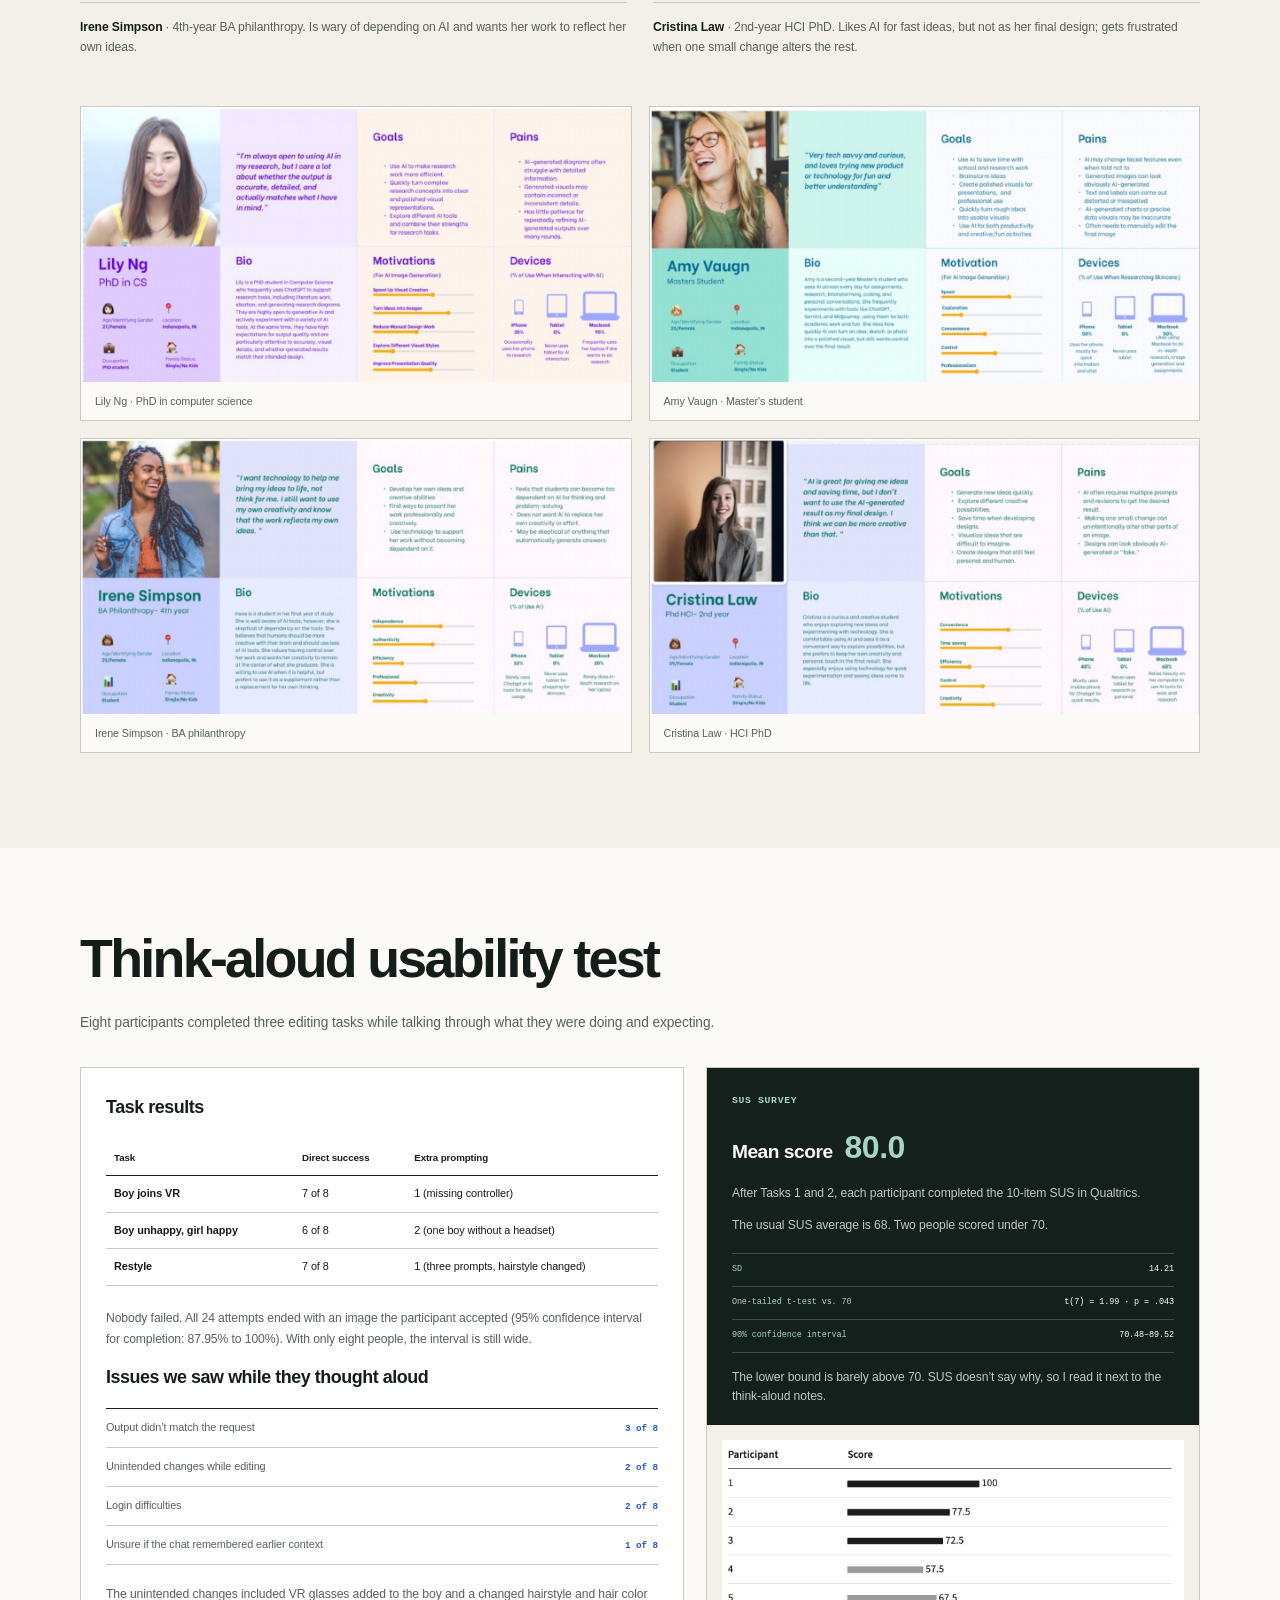
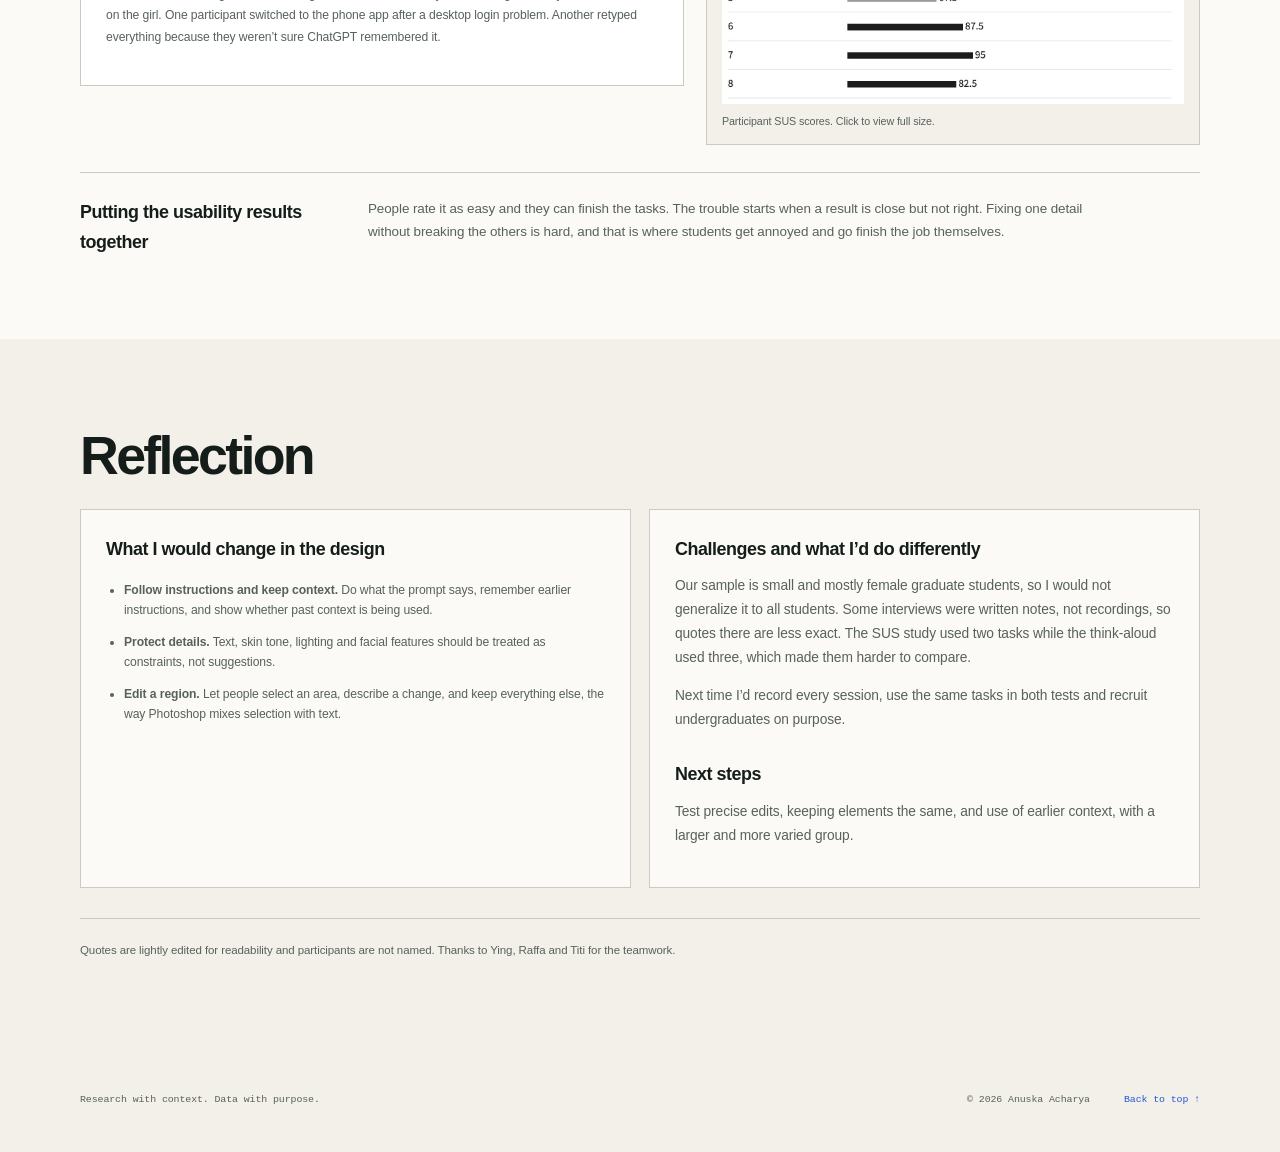
==== commit 9506c298: "Fix task reference image sizing" ====
--- a/projects/chatgpt-image-ux-research.html
+++ b/projects/chatgpt-image-ux-research.html
@@ -143,7 +143,7 @@
           <article class="ux-task-card-restyle">
             <div><h3>Task 3</h3><p>Match a new visual style while preserving the main content, interaction, characters and VR elements.</p></div>
             <figure class="ux-style-figure">
-              <img src="../assets/chatgpt-image-ux/task-3-style.jpg" alt="The black-and-white illustration used as the new visual style reference for Task 3.">
+              <img src="../assets/chatgpt-image-ux/task-3-style.jpg" width="260" height="160" alt="The black-and-white illustration used as the new visual style reference for Task 3.">
               <figcaption>The new visual style given for Task 3.</figcaption>
             </figure>
           </article>
--- a/styles.css
+++ b/styles.css
@@ -3637,7 +3637,7 @@
   display: grid;
   min-height: 0;
   grid-column: 1 / -1;
-  grid-template-columns: minmax(0, 1fr) minmax(220px, 0.55fr);
+  grid-template-columns: minmax(0, 1fr) 260px;
   align-items: center;
   gap: 28px;
 }
@@ -3686,14 +3686,15 @@
 
 .ux-style-figure {
   width: 100%;
-  max-width: 300px;
+  max-width: 260px;
   margin: 0;
   justify-self: end;
 }
 
-.ux-style-figure img {
+.ux-task-card-restyle .ux-style-figure img {
   display: block;
   width: 100%;
+  max-width: 100%;
   height: auto;
   border: 1px solid var(--rule);
 }
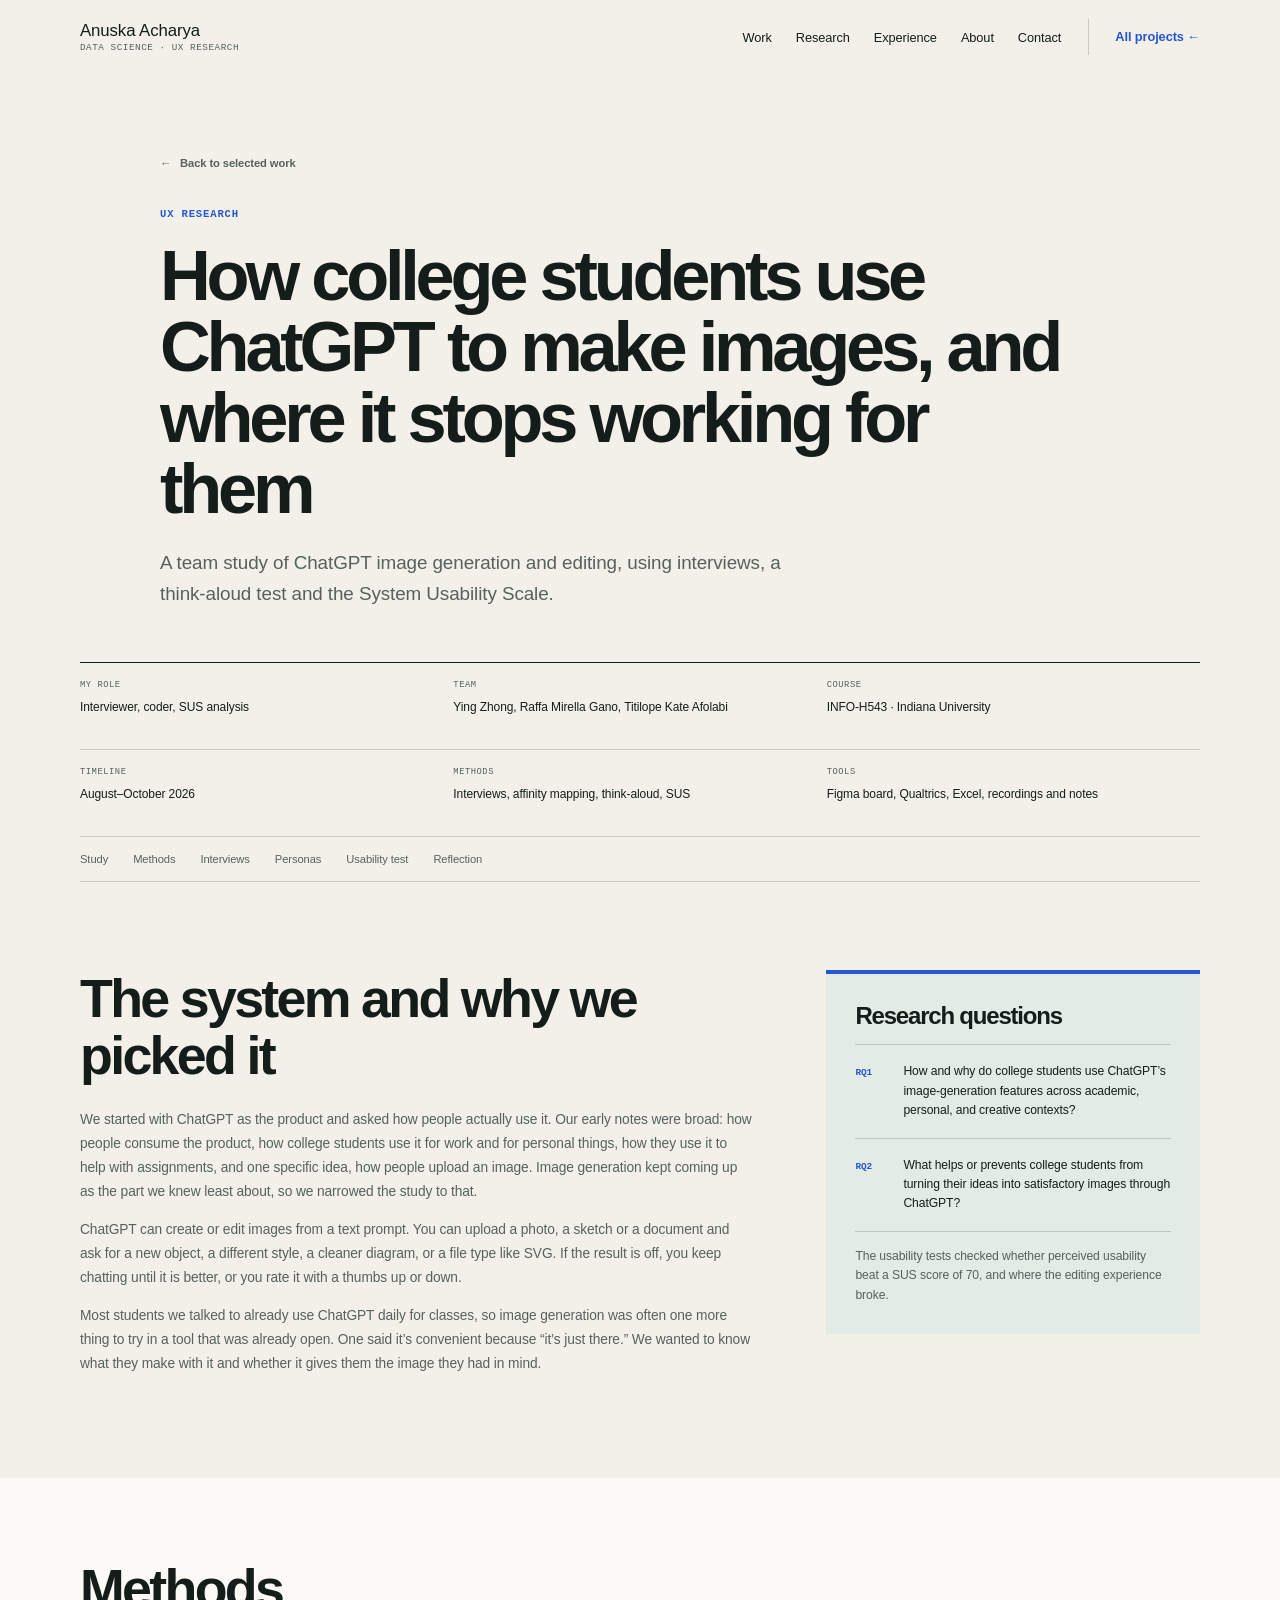
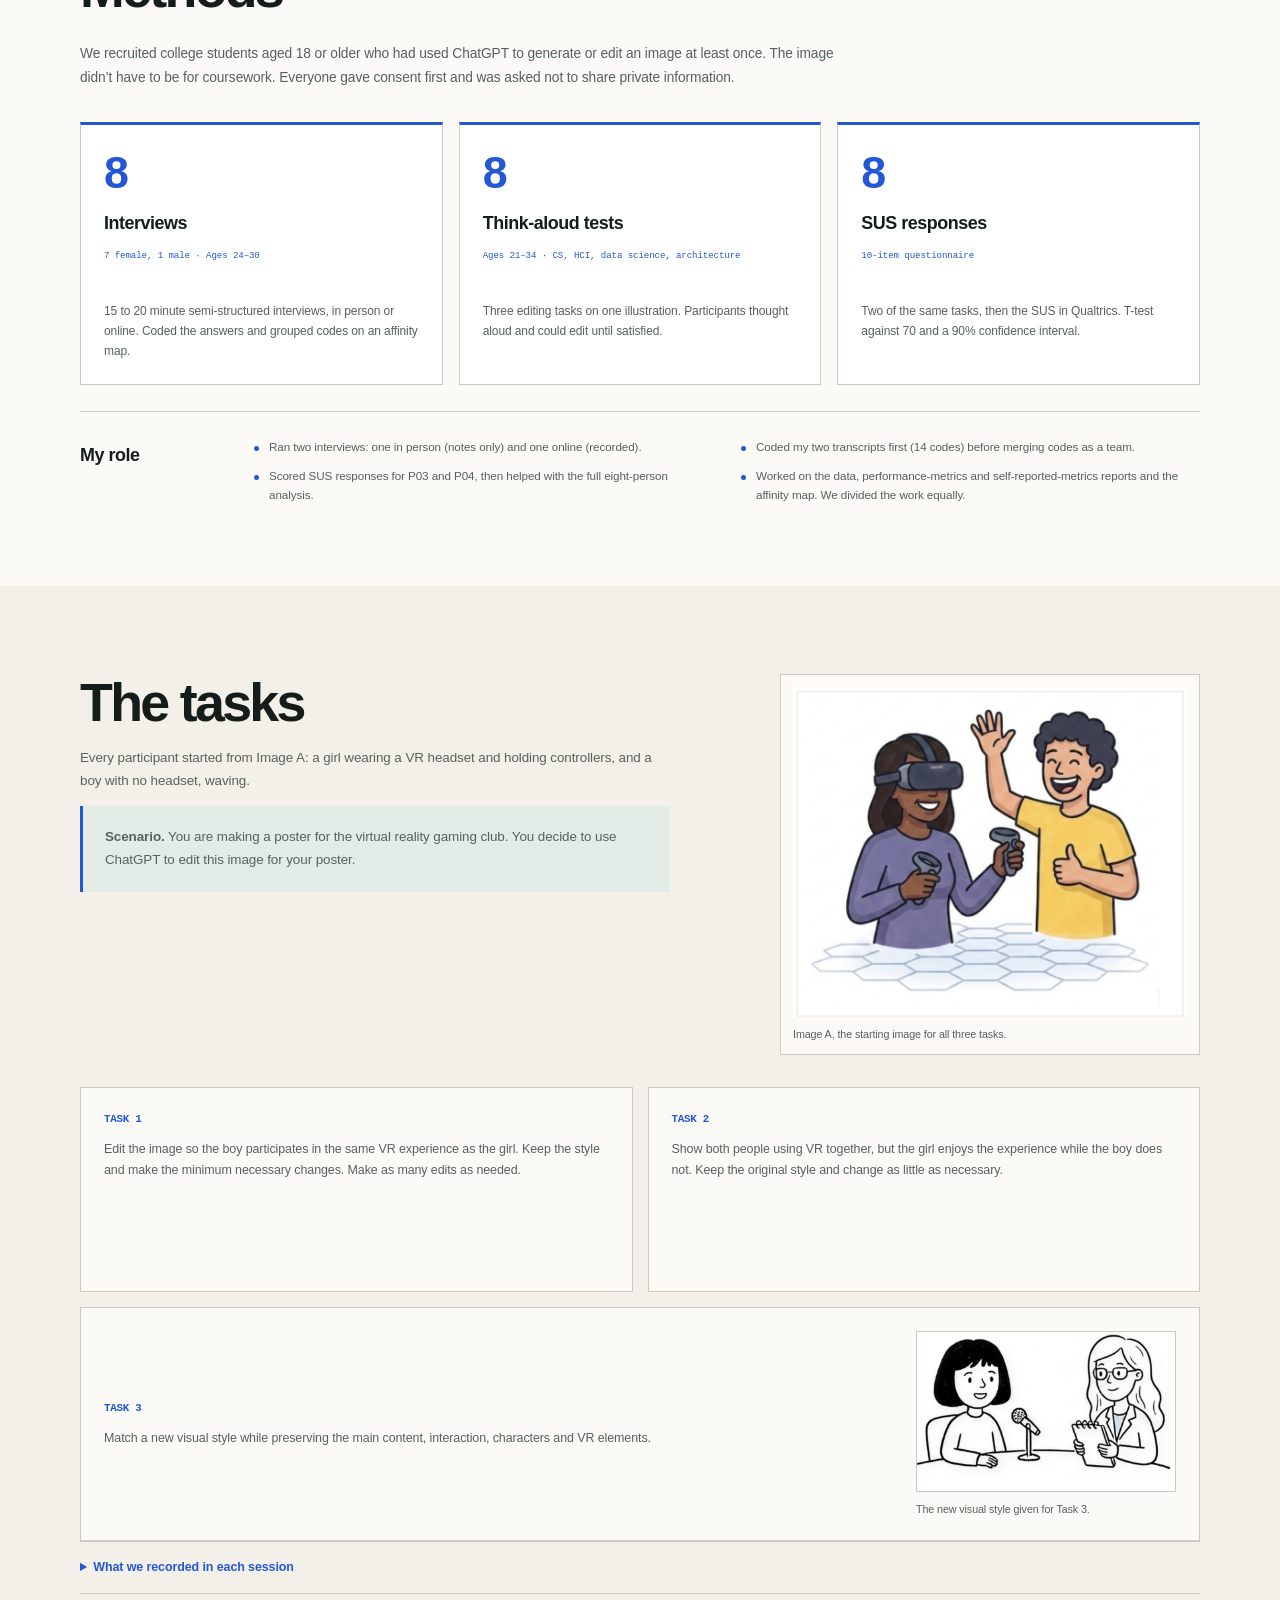
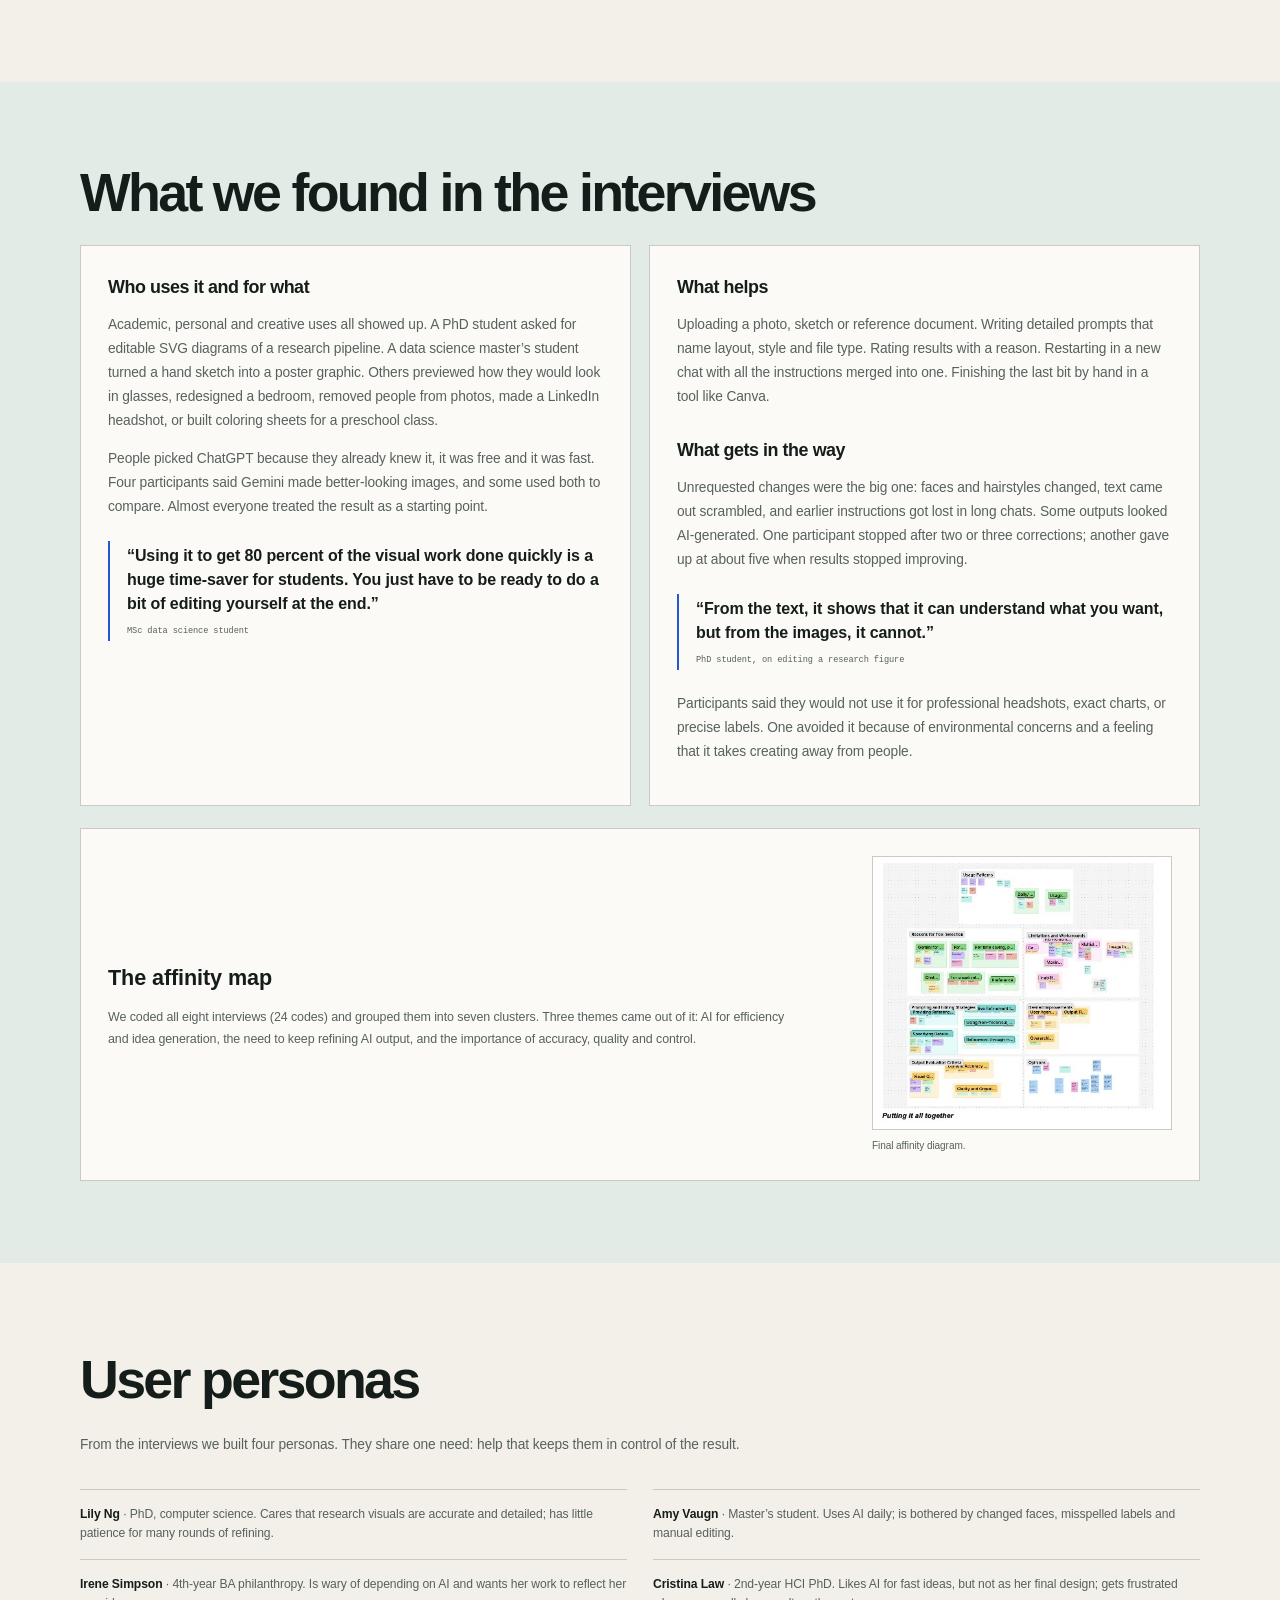
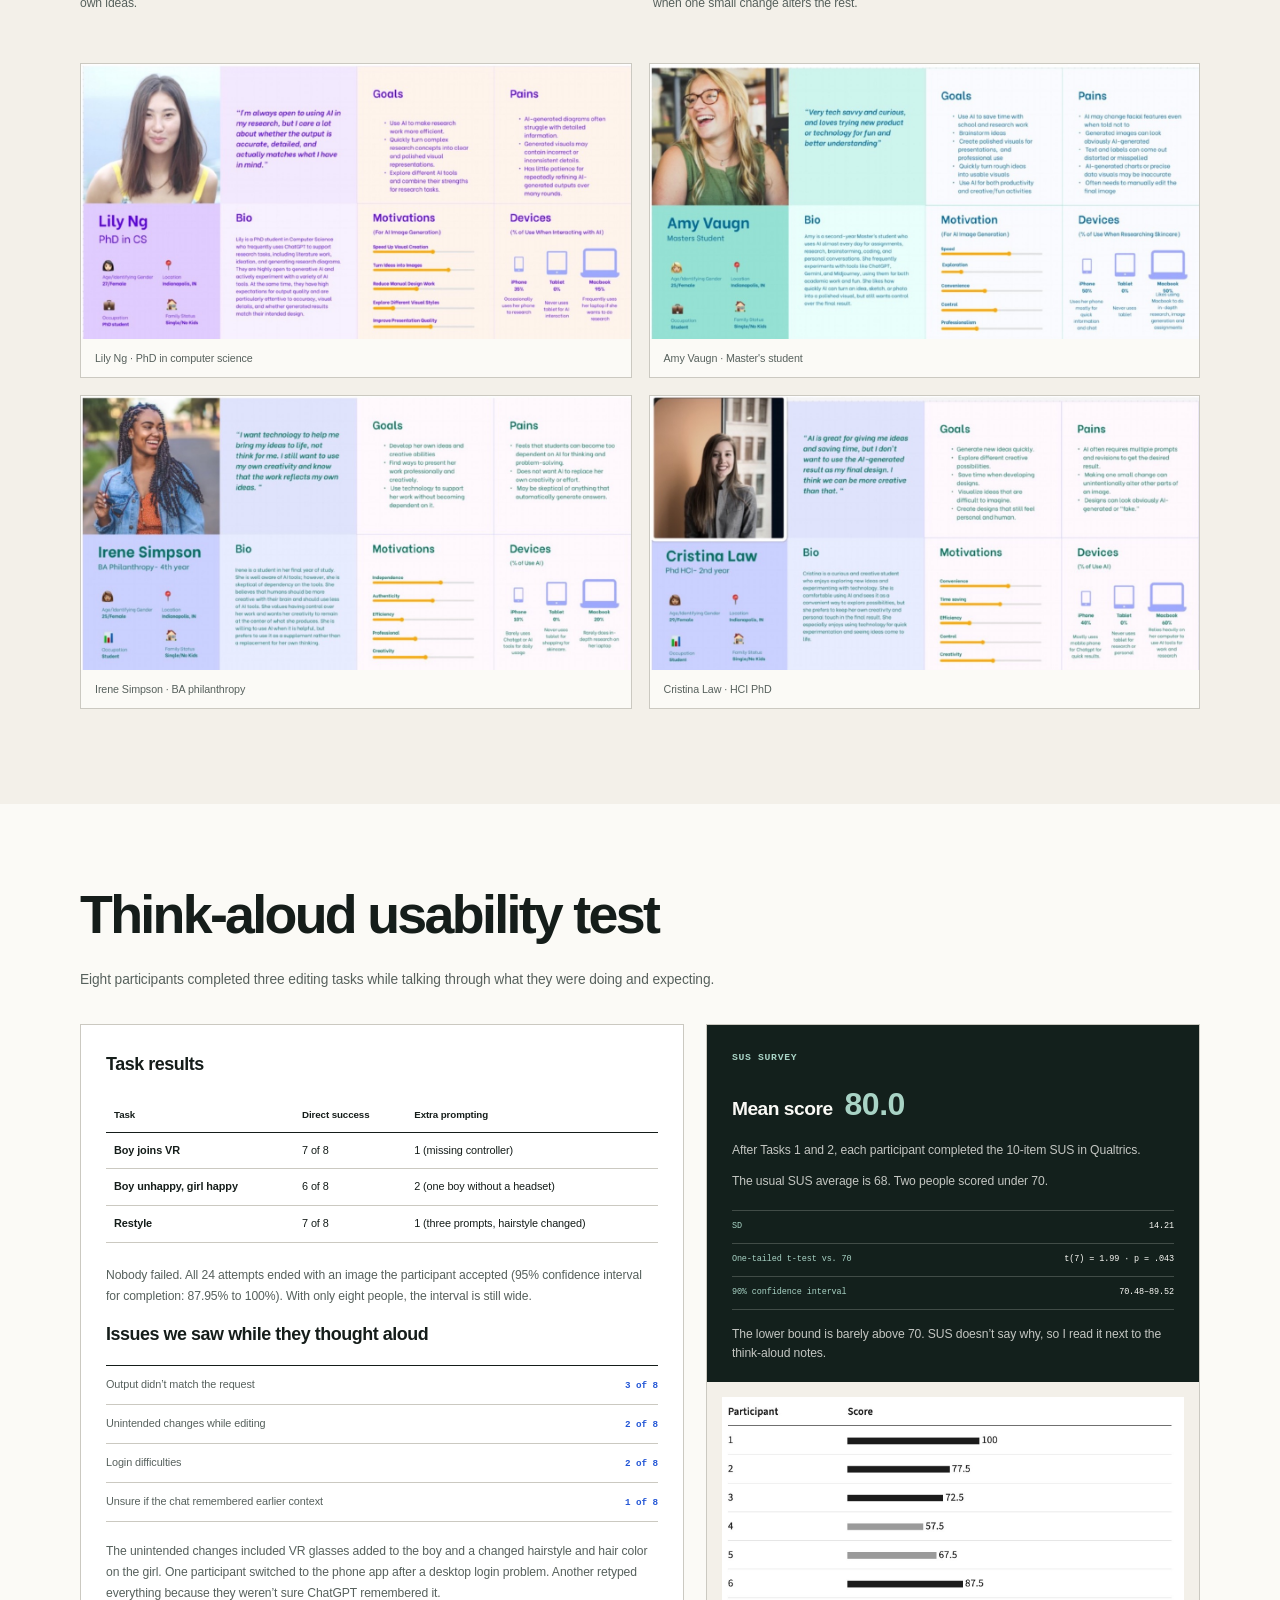
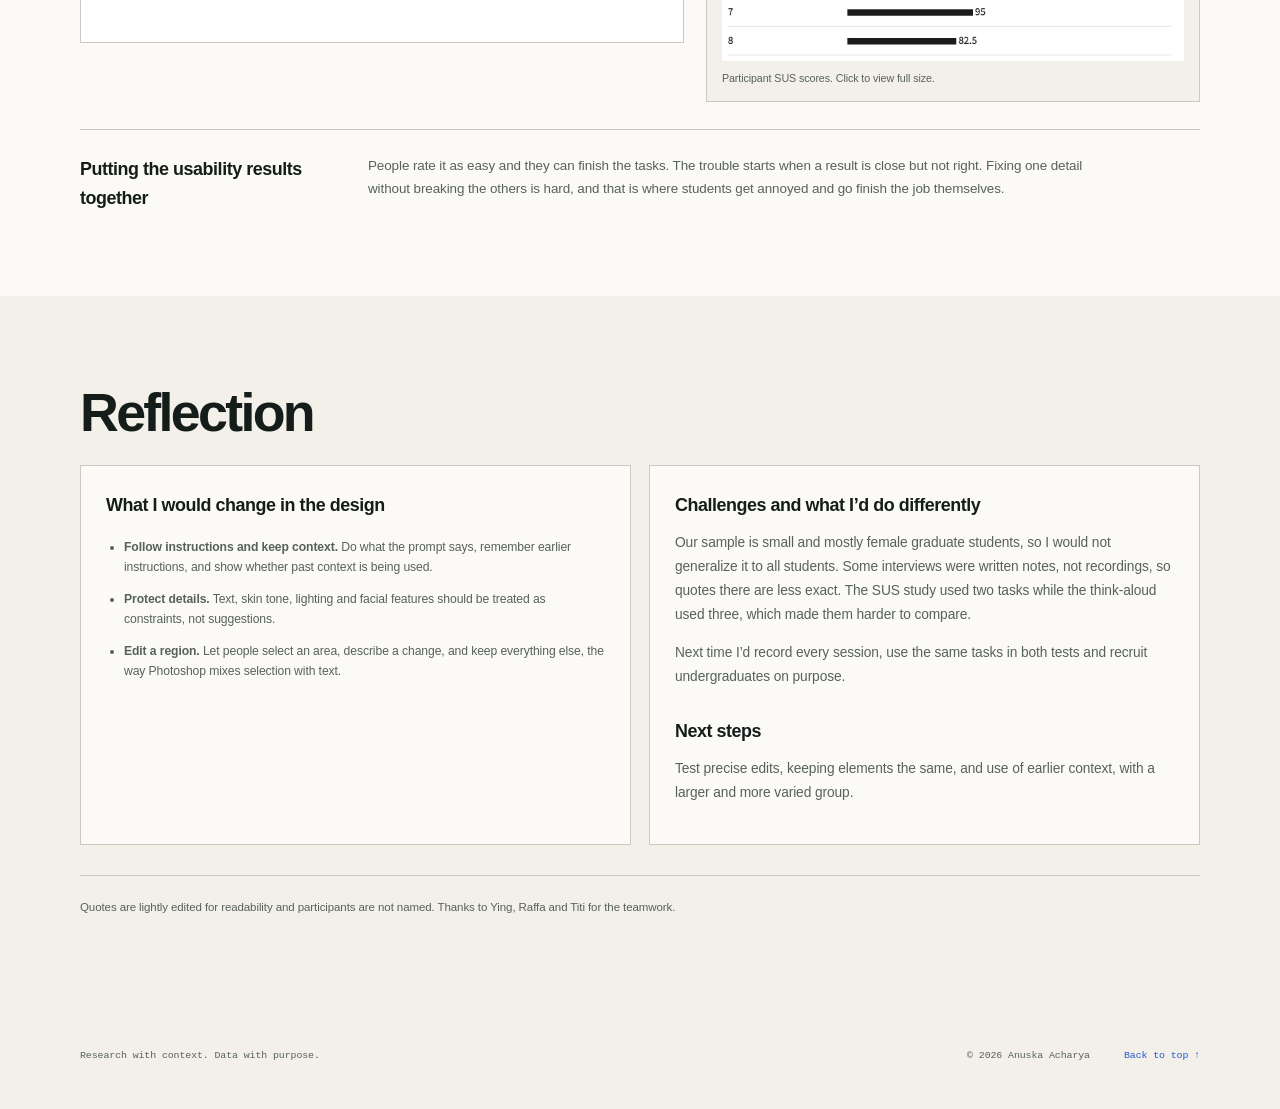
==== commit 4b7fbcd6: "Replace affinity map with final diagram" ====
--- a/projects/chatgpt-image-ux-research.html
+++ b/projects/chatgpt-image-ux-research.html
@@ -178,16 +178,12 @@
               <h3>The affinity map</h3>
               <p>We coded all eight interviews (24 codes) and grouped them into seven clusters. Three themes came out of it: AI for efficiency and idea generation, the need to keep refining AI output, and the importance of accuracy, quality and control.</p>
             </div>
-            <div class="ux-map-gallery">
-              <a class="ux-map-link" href="../assets/chatgpt-image-ux/affinity-usage.jpg" target="_blank" rel="noreferrer">
-                <img src="../assets/chatgpt-image-ux/affinity-usage.jpg" alt="Usage patterns and reasons for choosing a tool, from the interview affinity map.">
-                <span>Usage and tool choice <span aria-hidden="true">↗</span></span>
+            <figure class="ux-map-figure">
+              <a href="../assets/chatgpt-image-ux/affinity-diagram-clean.jpg" target="_blank" rel="noreferrer">
+                <img src="../assets/chatgpt-image-ux/affinity-diagram-clean.jpg" alt="The team’s final affinity diagram, with themes for tool use, limitations, prompting, desired improvements, output quality and opinions.">
               </a>
-              <a class="ux-map-link" href="../assets/chatgpt-image-ux/affinity-limitations.jpg" target="_blank" rel="noreferrer">
-                <img src="../assets/chatgpt-image-ux/affinity-limitations.jpg" alt="Interview themes on limitations, workarounds, prompting and editing strategies.">
-                <span>Limitations and workarounds <span aria-hidden="true">↗</span></span>
-              </a>
-            </div>
+              <figcaption>Final affinity diagram.</figcaption>
+            </figure>
           </div>
         </div>
       </section>
--- a/styles.css
+++ b/styles.css
@@ -3332,7 +3332,7 @@
 
 .ux-task-stimulus figcaption,
 .ux-style-figure figcaption,
-.ux-map-link > span,
+.ux-map-figure figcaption,
 .ux-persona-gallery figcaption,
 .ux-sus-image figcaption {
   padding-top: 9px;
@@ -3744,9 +3744,12 @@
 }
 
 .ux-affinity-block {
-  display: block;
+  display: grid;
   padding: 27px;
   margin-top: 22px;
+  grid-template-columns: minmax(0, 1fr) 300px;
+  align-items: center;
+  gap: 30px;
   border: 1px solid var(--rule);
   background: var(--ux-surface);
 }
@@ -3757,46 +3760,37 @@
 }
 
 .ux-affinity-block p {
-  max-width: 760px;
+  max-width: 680px;
   margin: 0;
   color: var(--muted);
   font-size: 0.78rem;
   line-height: 1.7;
 }
 
-.ux-map-gallery {
-  display: grid;
-  margin-top: 22px;
-  grid-template-columns: repeat(2, minmax(0, 1fr));
-  gap: 14px;
-}
-
-.ux-map-link {
-  display: grid;
+.ux-map-figure {
+  width: 100%;
+  max-width: 300px;
+  margin: 0;
+}
+
+.ux-map-figure a {
+  display: block;
   overflow: hidden;
-  grid-template-rows: 190px auto;
   border: 1px solid var(--rule);
   background: #fff;
-  text-decoration: none;
-}
-
-.ux-map-link img {
+}
+
+.ux-map-figure img {
   display: block;
   width: 100%;
-  height: 190px;
-  object-fit: cover;
-  object-position: center;
-  background: white;
-}
-
-.ux-map-link > span {
-  display: flex;
-  padding: 10px 13px;
-  align-items: center;
-  justify-content: space-between;
-  color: var(--case-accent);
-  font-size: 0.68rem;
-  font-weight: 650;
+  height: auto;
+}
+
+.ux-map-figure figcaption {
+  padding-top: 8px;
+  color: var(--muted);
+  font-size: 0.63rem;
+  line-height: 1.5;
 }
 
 .ux-personas-section {
@@ -4094,9 +4088,8 @@
   .ux-method-card:last-child { grid-column: 1 / -1; }
   .ux-method-who { min-height: 0; }
   .ux-role-strip { grid-template-columns: 1fr; gap: 14px; }
-  .ux-map-gallery { grid-template-columns: 1fr 1fr; gap: 9px; }
-  .ux-map-link { grid-template-rows: 140px auto; }
-  .ux-map-link img { height: 140px; }
+  .ux-affinity-block { grid-template-columns: minmax(0, 1fr) 240px; gap: 20px; }
+  .ux-map-figure { max-width: 240px; }
   .ux-results-grid { gap: 18px; }
   .ux-takeaway { grid-template-columns: 1fr; gap: 10px; }
 }
@@ -4111,9 +4104,8 @@
   .ux-task-cards,
   .ux-persona-summaries,
   .ux-persona-gallery { grid-template-columns: 1fr; }
-  .ux-map-gallery { grid-template-columns: 1fr; }
-  .ux-map-link { grid-template-rows: 180px auto; }
-  .ux-map-link img { height: 180px; }
+  .ux-affinity-block { grid-template-columns: 1fr; }
+  .ux-map-figure { justify-self: center; }
   .ux-method-card:last-child { grid-column: auto; }
   .ux-role-strip ul { grid-template-columns: 1fr; }
   .ux-section-heading-row,
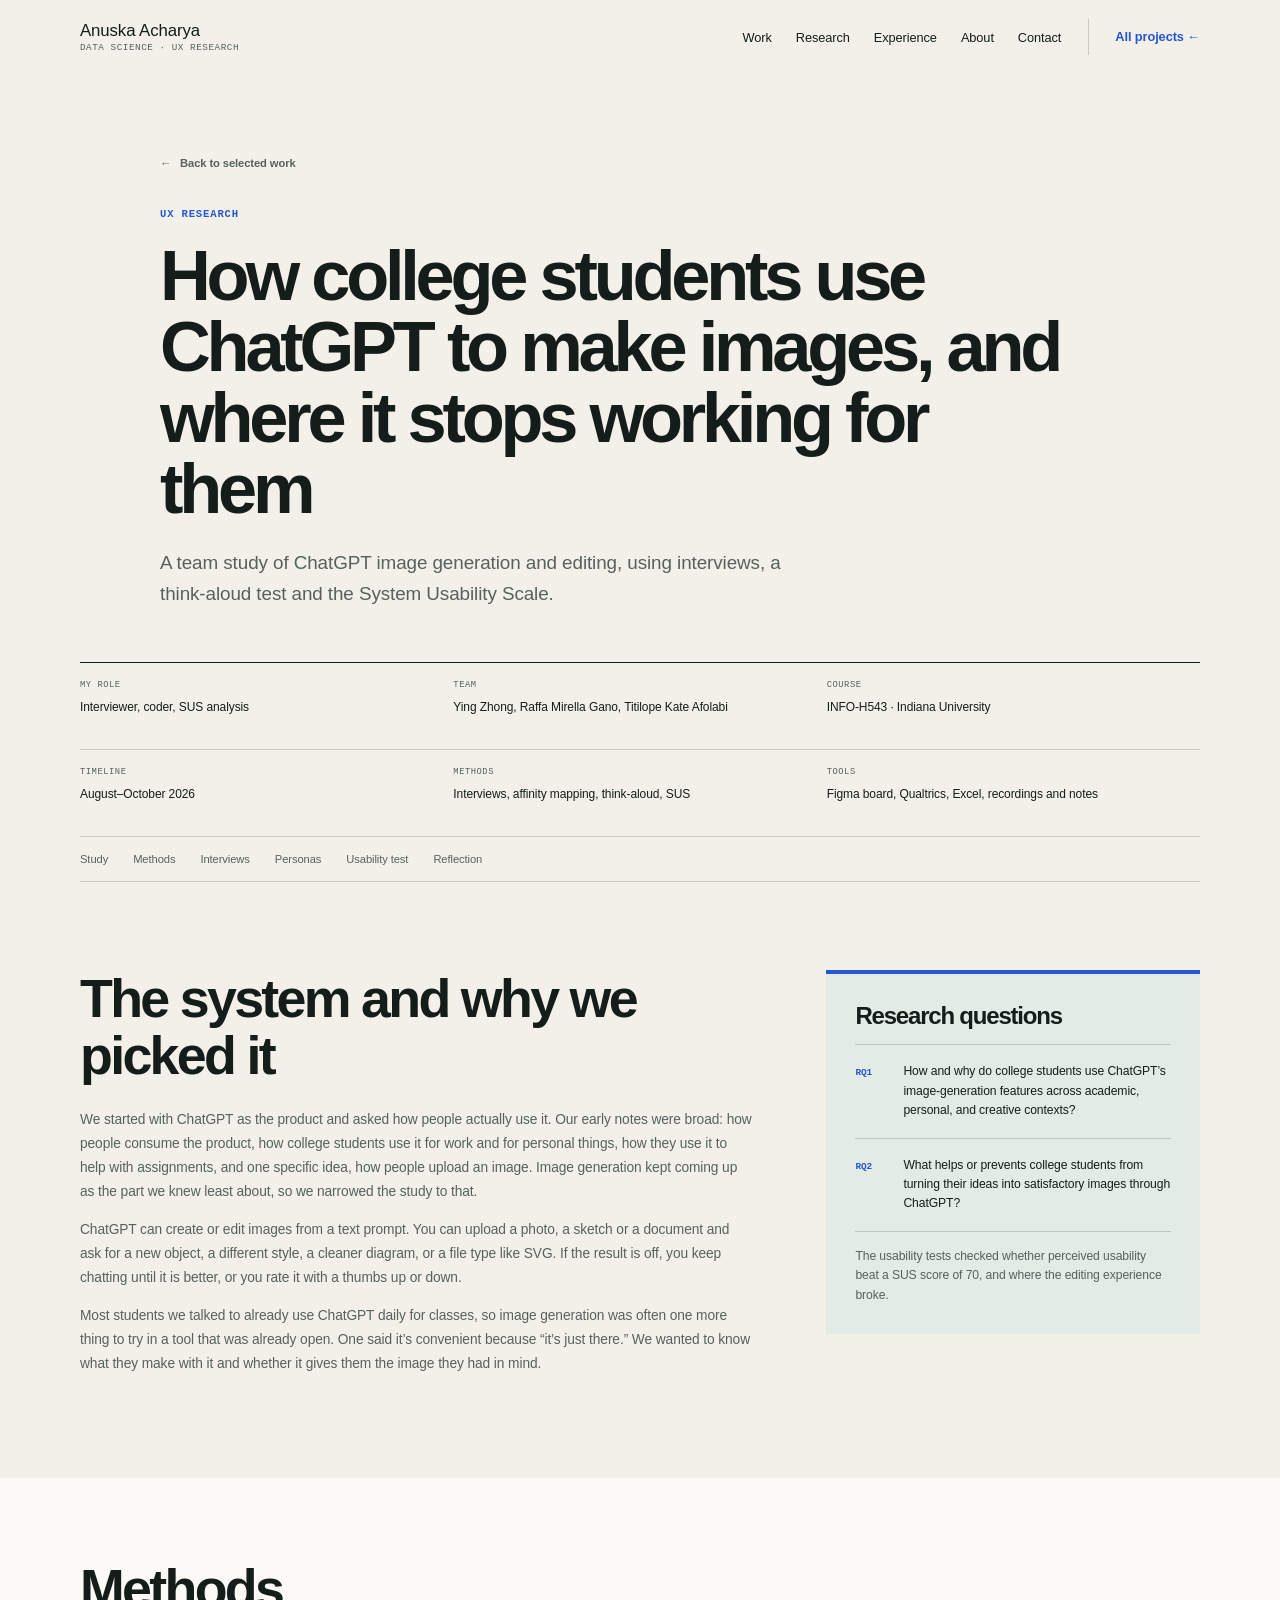
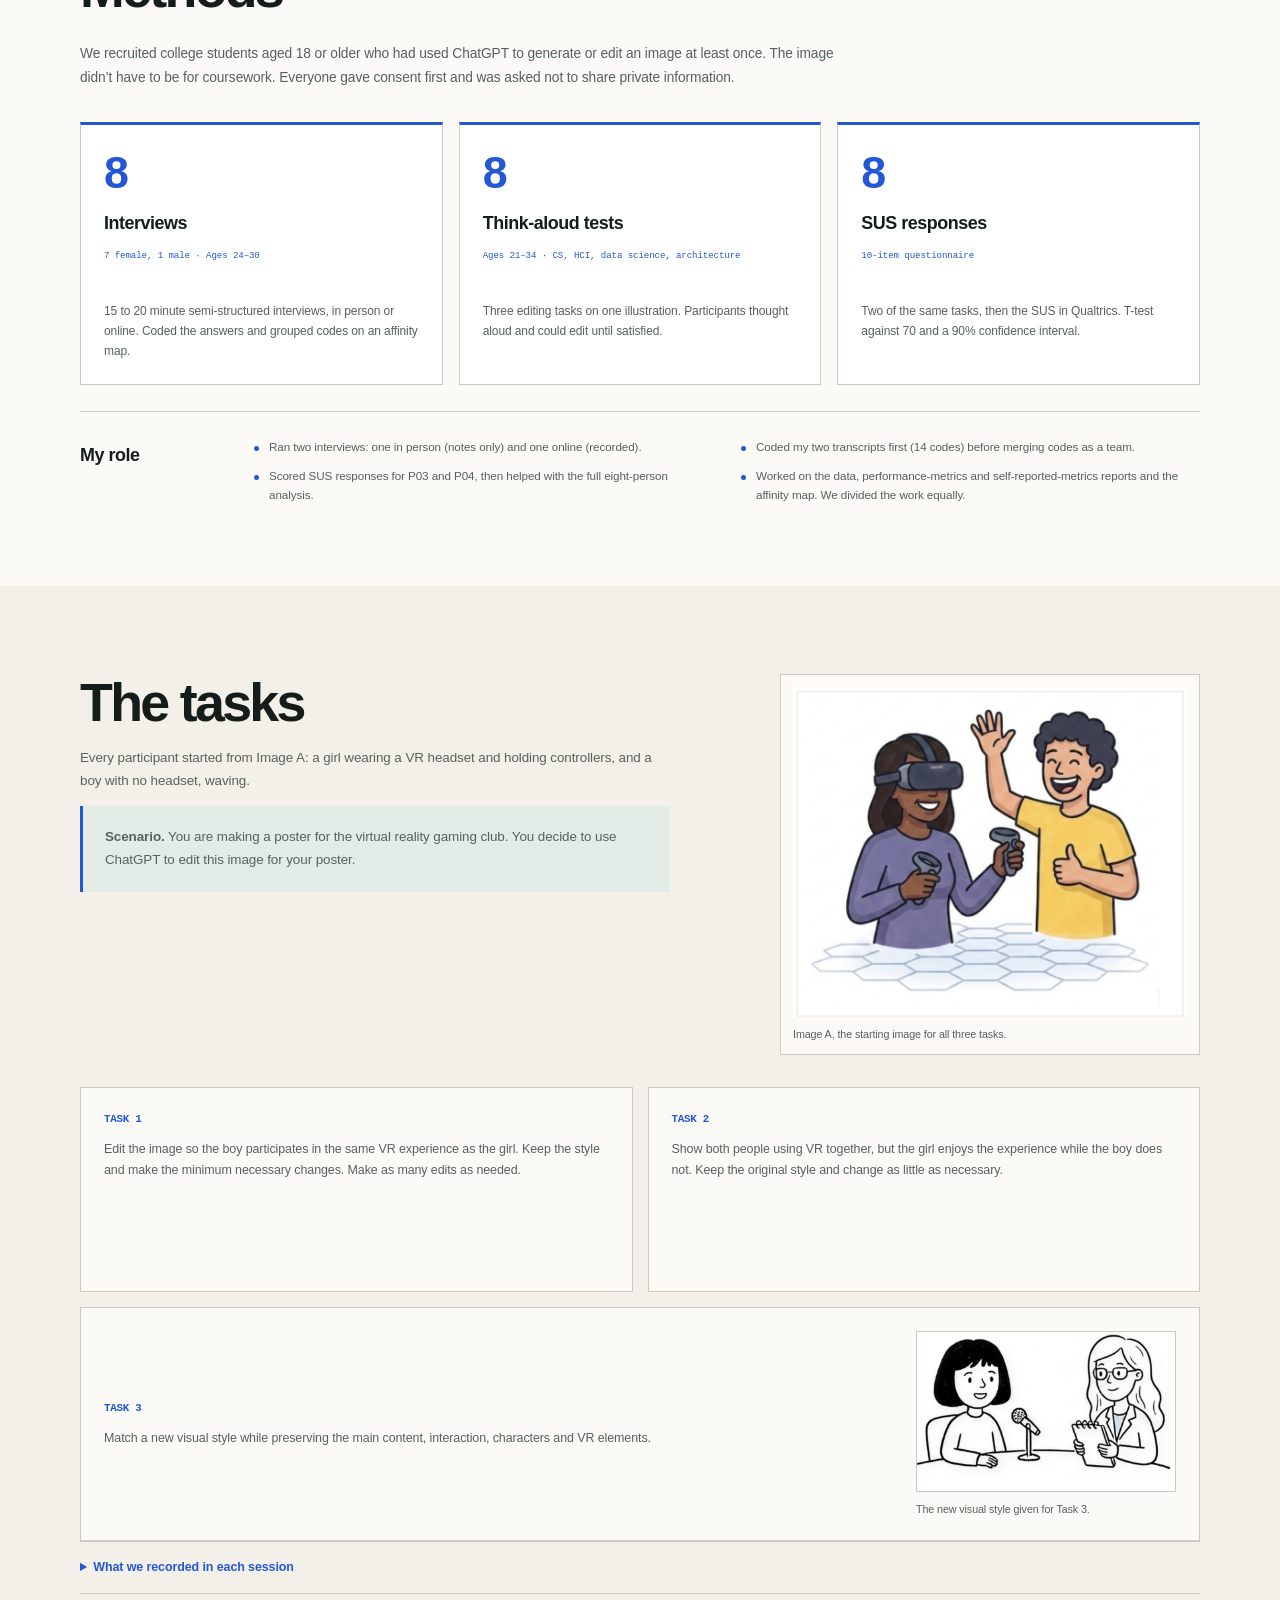
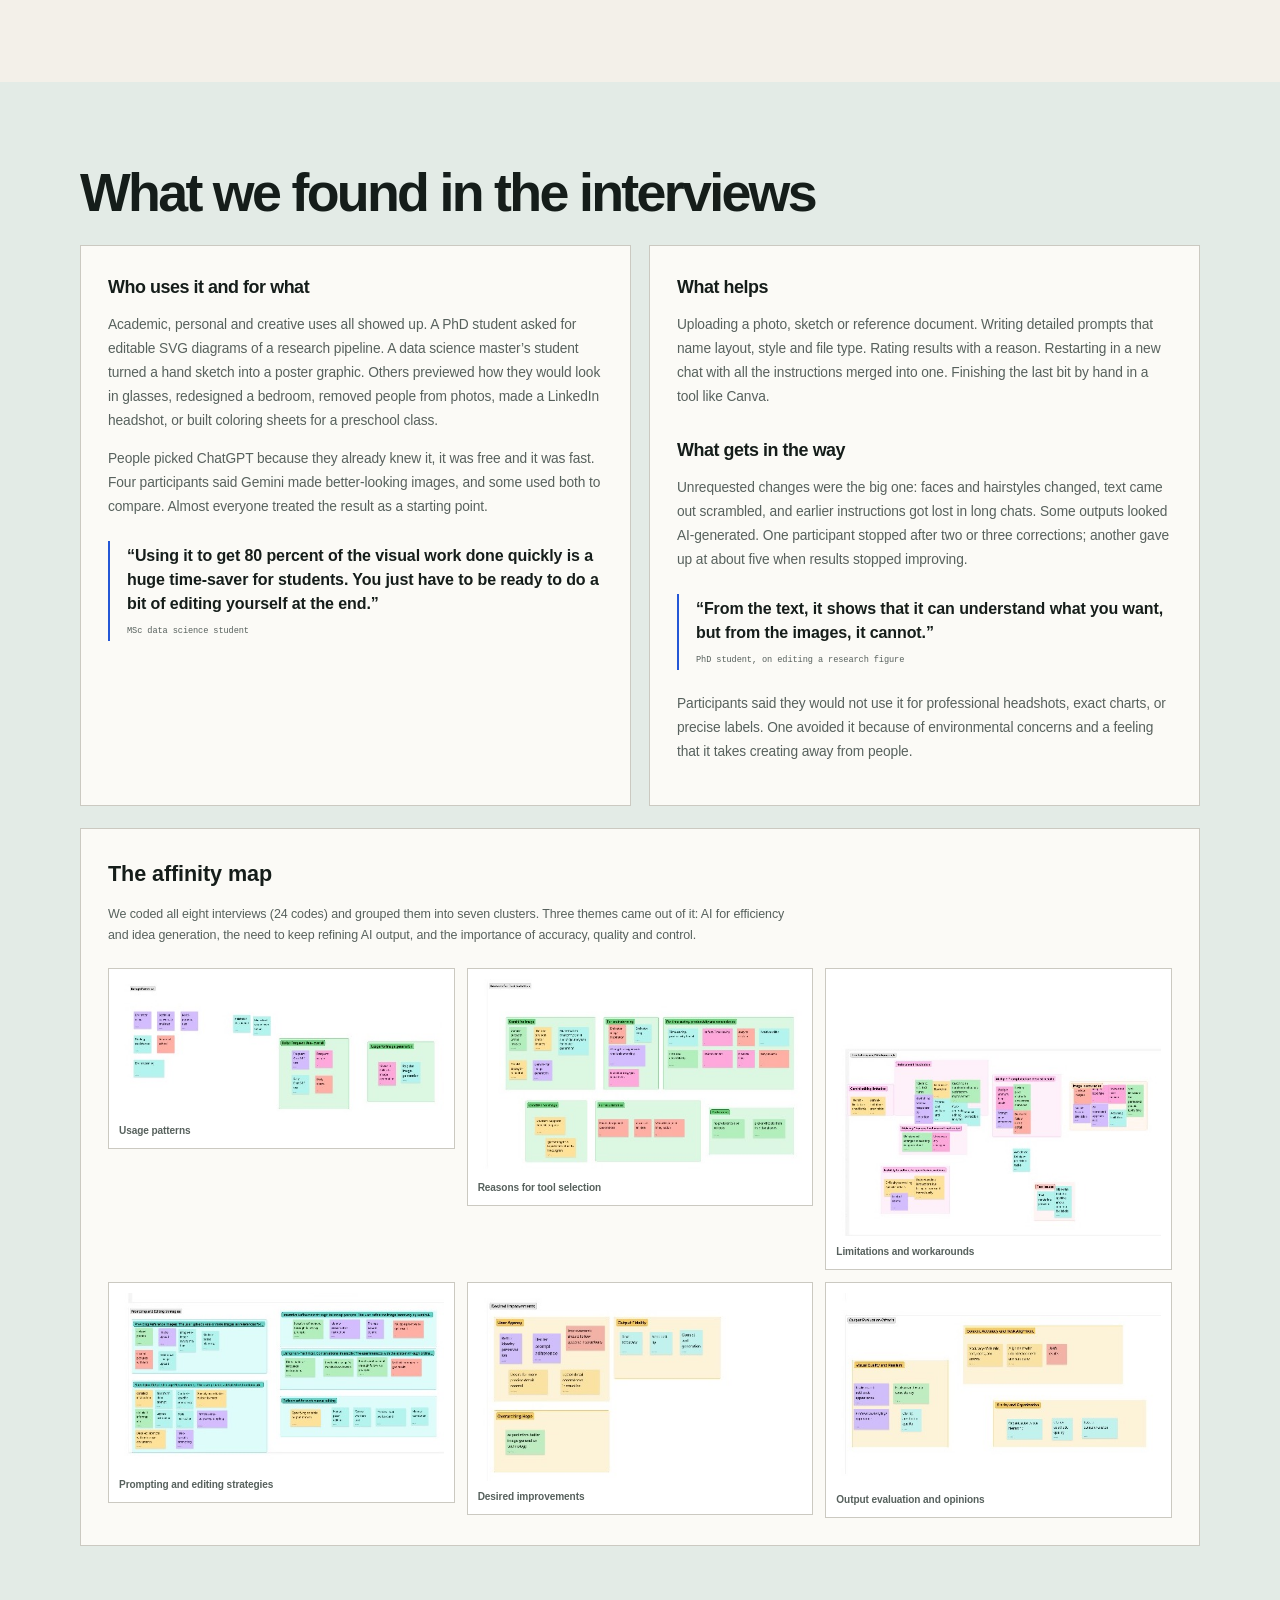
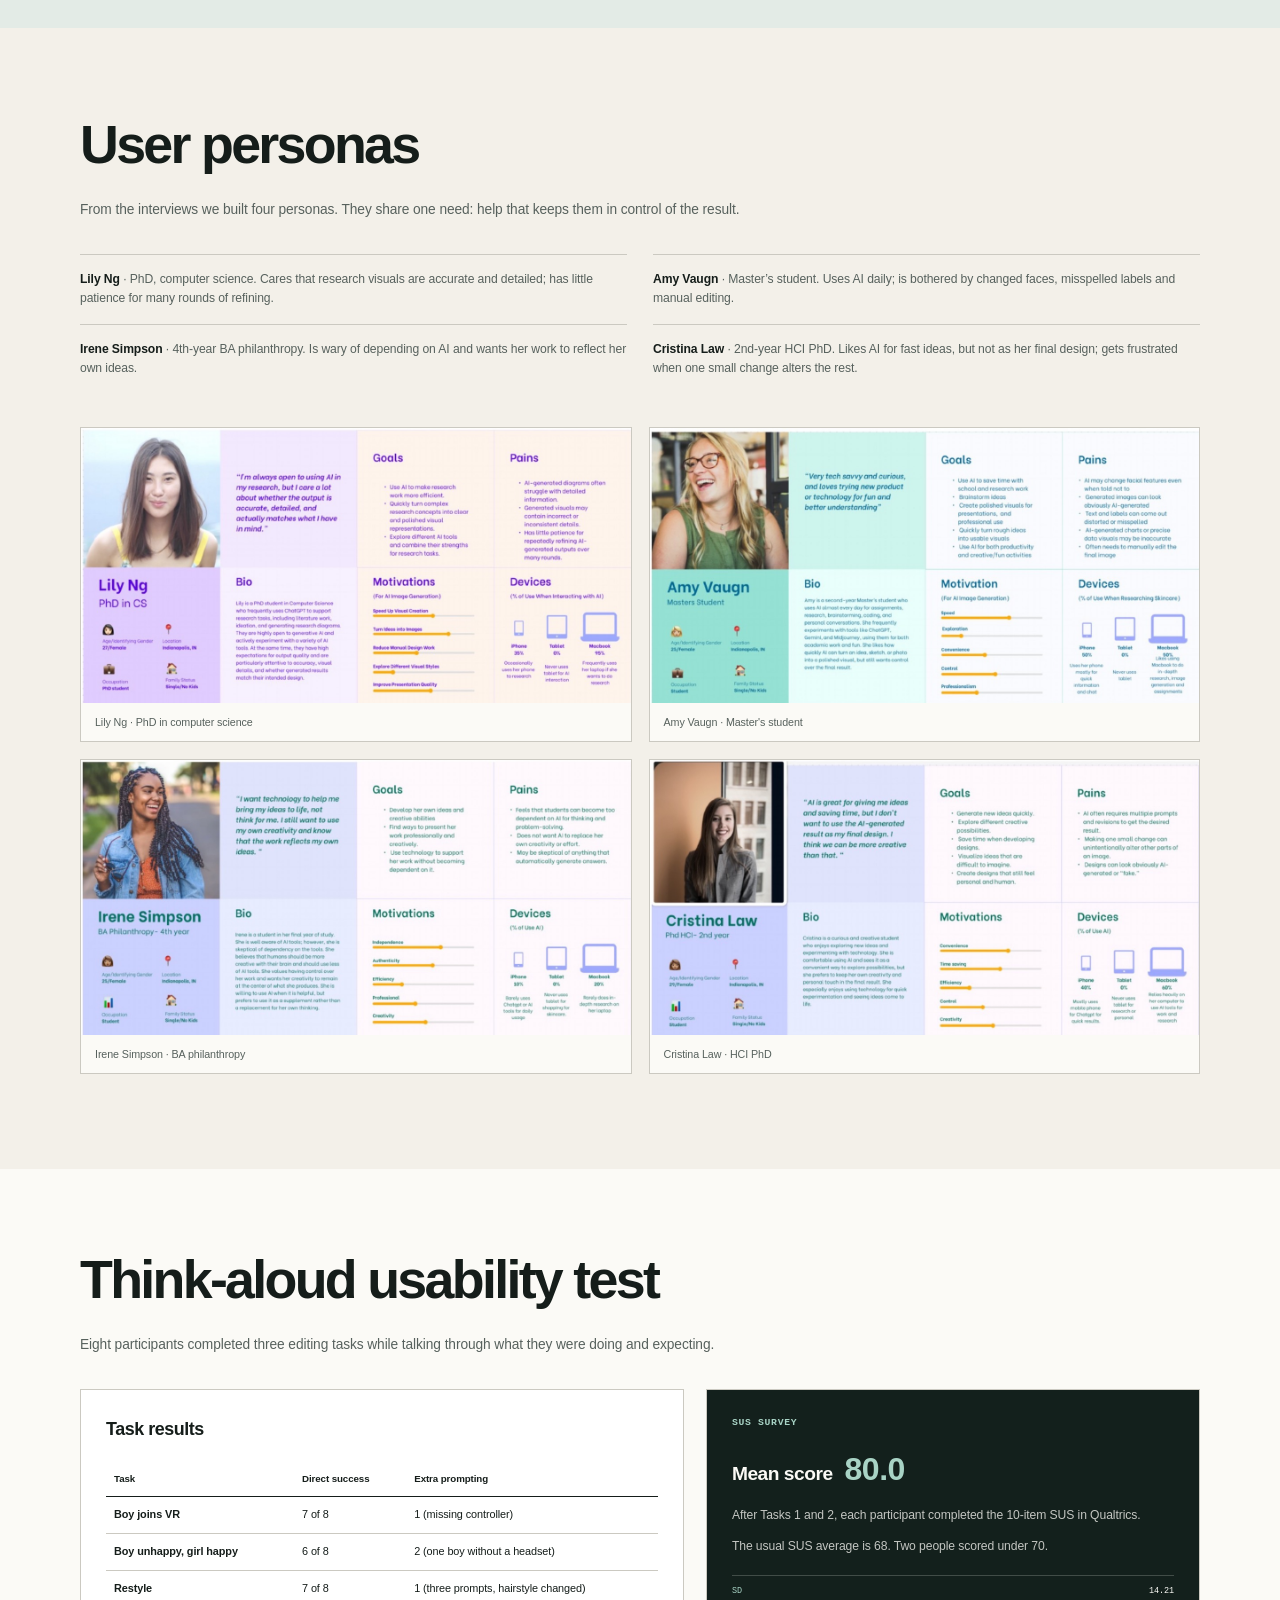
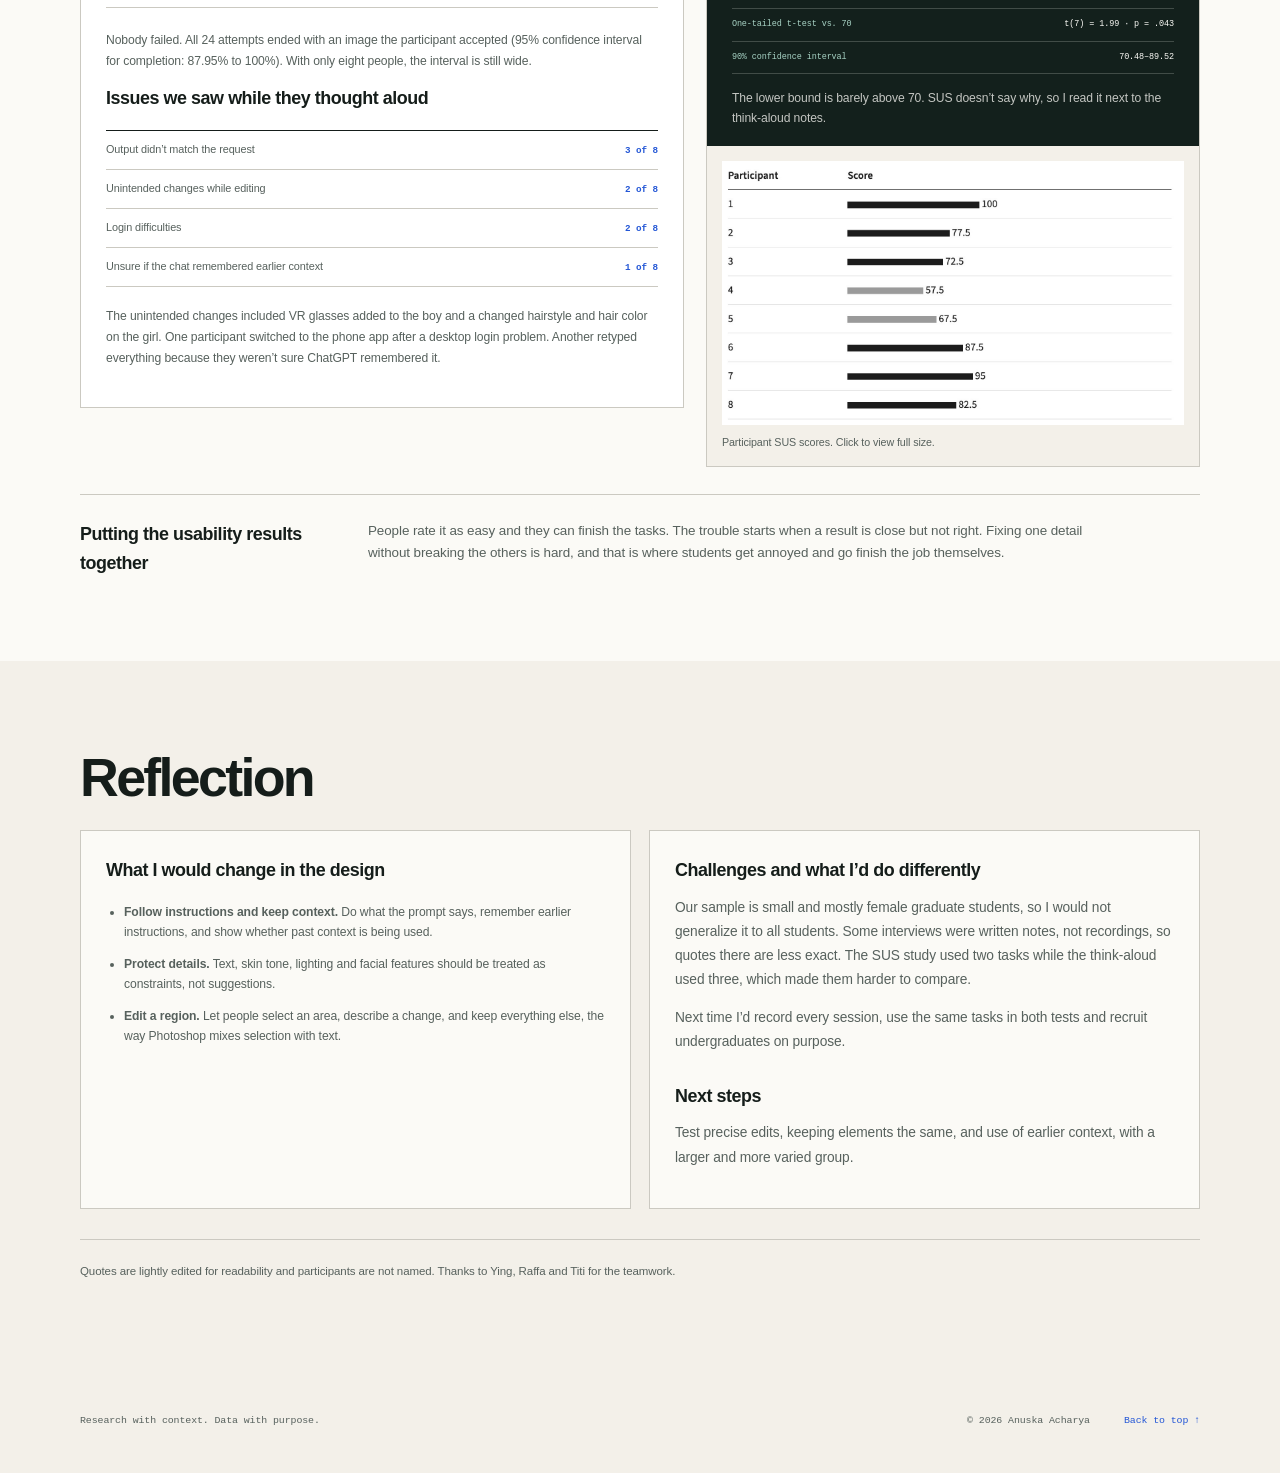
==== commit 77cfeef3: "Build affinity map from readable sections" ====
--- a/projects/chatgpt-image-ux-research.html
+++ b/projects/chatgpt-image-ux-research.html
@@ -174,16 +174,18 @@
             </article>
           </div>
           <div class="ux-affinity-block">
-            <div>
+            <div class="ux-affinity-summary">
               <h3>The affinity map</h3>
               <p>We coded all eight interviews (24 codes) and grouped them into seven clusters. Three themes came out of it: AI for efficiency and idea generation, the need to keep refining AI output, and the importance of accuracy, quality and control.</p>
             </div>
-            <figure class="ux-map-figure">
-              <a href="../assets/chatgpt-image-ux/affinity-diagram-clean.jpg" target="_blank" rel="noreferrer">
-                <img src="../assets/chatgpt-image-ux/affinity-diagram-clean.jpg" alt="The team’s final affinity diagram, with themes for tool use, limitations, prompting, desired improvements, output quality and opinions.">
-              </a>
-              <figcaption>Final affinity diagram.</figcaption>
-            </figure>
+            <div class="ux-affinity-fragments">
+              <figure><a href="../assets/chatgpt-image-ux/affinity-usage-patterns.jpg" target="_blank" rel="noreferrer"><img src="../assets/chatgpt-image-ux/affinity-usage-patterns.jpg" alt="Affinity map notes about usage patterns."></a><figcaption>Usage patterns</figcaption></figure>
+              <figure><a href="../assets/chatgpt-image-ux/affinity-tool-selection.jpg" target="_blank" rel="noreferrer"><img src="../assets/chatgpt-image-ux/affinity-tool-selection.jpg" alt="Affinity map notes about reasons for tool selection."></a><figcaption>Reasons for tool selection</figcaption></figure>
+              <figure><a href="../assets/chatgpt-image-ux/affinity-limitations-detail.jpg" target="_blank" rel="noreferrer"><img src="../assets/chatgpt-image-ux/affinity-limitations-detail.jpg" alt="Affinity map notes about limitations and workarounds."></a><figcaption>Limitations and workarounds</figcaption></figure>
+              <figure><a href="../assets/chatgpt-image-ux/affinity-prompting-strategies.jpg" target="_blank" rel="noreferrer"><img src="../assets/chatgpt-image-ux/affinity-prompting-strategies.jpg" alt="Affinity map notes about prompting and editing strategies."></a><figcaption>Prompting and editing strategies</figcaption></figure>
+              <figure><a href="../assets/chatgpt-image-ux/affinity-desired-improvements.jpg" target="_blank" rel="noreferrer"><img src="../assets/chatgpt-image-ux/affinity-desired-improvements.jpg" alt="Affinity map notes about desired improvements."></a><figcaption>Desired improvements</figcaption></figure>
+              <figure><a href="../assets/chatgpt-image-ux/affinity-evaluation-opinions.jpg" target="_blank" rel="noreferrer"><img src="../assets/chatgpt-image-ux/affinity-evaluation-opinions.jpg" alt="Affinity map notes about output evaluation and participant opinions."></a><figcaption>Output evaluation and opinions</figcaption></figure>
+            </div>
           </div>
         </div>
       </section>
--- a/styles.css
+++ b/styles.css
@@ -3332,7 +3332,7 @@
 
 .ux-task-stimulus figcaption,
 .ux-style-figure figcaption,
-.ux-map-figure figcaption,
+.ux-affinity-fragments figcaption,
 .ux-persona-gallery figcaption,
 .ux-sus-image figcaption {
   padding-top: 9px;
@@ -3744,12 +3744,9 @@
 }
 
 .ux-affinity-block {
-  display: grid;
+  display: block;
   padding: 27px;
   margin-top: 22px;
-  grid-template-columns: minmax(0, 1fr) 300px;
-  align-items: center;
-  gap: 30px;
   border: 1px solid var(--rule);
   background: var(--ux-surface);
 }
@@ -3767,29 +3764,39 @@
   line-height: 1.7;
 }
 
-.ux-map-figure {
-  width: 100%;
-  max-width: 300px;
-  margin: 0;
-}
-
-.ux-map-figure a {
+.ux-affinity-fragments {
+  display: grid;
+  margin-top: 22px;
+  grid-template-columns: repeat(3, minmax(0, 1fr));
+  align-items: start;
+  gap: 12px;
+}
+
+.ux-affinity-fragments figure {
+  display: grid;
+  padding: 10px;
+  margin: 0;
+  border: 1px solid var(--rule);
+  background: #fff;
+}
+
+.ux-affinity-fragments a {
   display: block;
   overflow: hidden;
-  border: 1px solid var(--rule);
-  background: #fff;
-}
-
-.ux-map-figure img {
+  background: white;
+}
+
+.ux-affinity-fragments img {
   display: block;
   width: 100%;
   height: auto;
 }
 
-.ux-map-figure figcaption {
+.ux-affinity-fragments figcaption {
   padding-top: 8px;
   color: var(--muted);
   font-size: 0.63rem;
+  font-weight: 600;
   line-height: 1.5;
 }
 
@@ -4088,8 +4095,7 @@
   .ux-method-card:last-child { grid-column: 1 / -1; }
   .ux-method-who { min-height: 0; }
   .ux-role-strip { grid-template-columns: 1fr; gap: 14px; }
-  .ux-affinity-block { grid-template-columns: minmax(0, 1fr) 240px; gap: 20px; }
-  .ux-map-figure { max-width: 240px; }
+  .ux-affinity-fragments { grid-template-columns: repeat(2, minmax(0, 1fr)); }
   .ux-results-grid { gap: 18px; }
   .ux-takeaway { grid-template-columns: 1fr; gap: 10px; }
 }
@@ -4104,8 +4110,7 @@
   .ux-task-cards,
   .ux-persona-summaries,
   .ux-persona-gallery { grid-template-columns: 1fr; }
-  .ux-affinity-block { grid-template-columns: 1fr; }
-  .ux-map-figure { justify-self: center; }
+  .ux-affinity-fragments { grid-template-columns: 1fr; }
   .ux-method-card:last-child { grid-column: auto; }
   .ux-role-strip ul { grid-template-columns: 1fr; }
   .ux-section-heading-row,
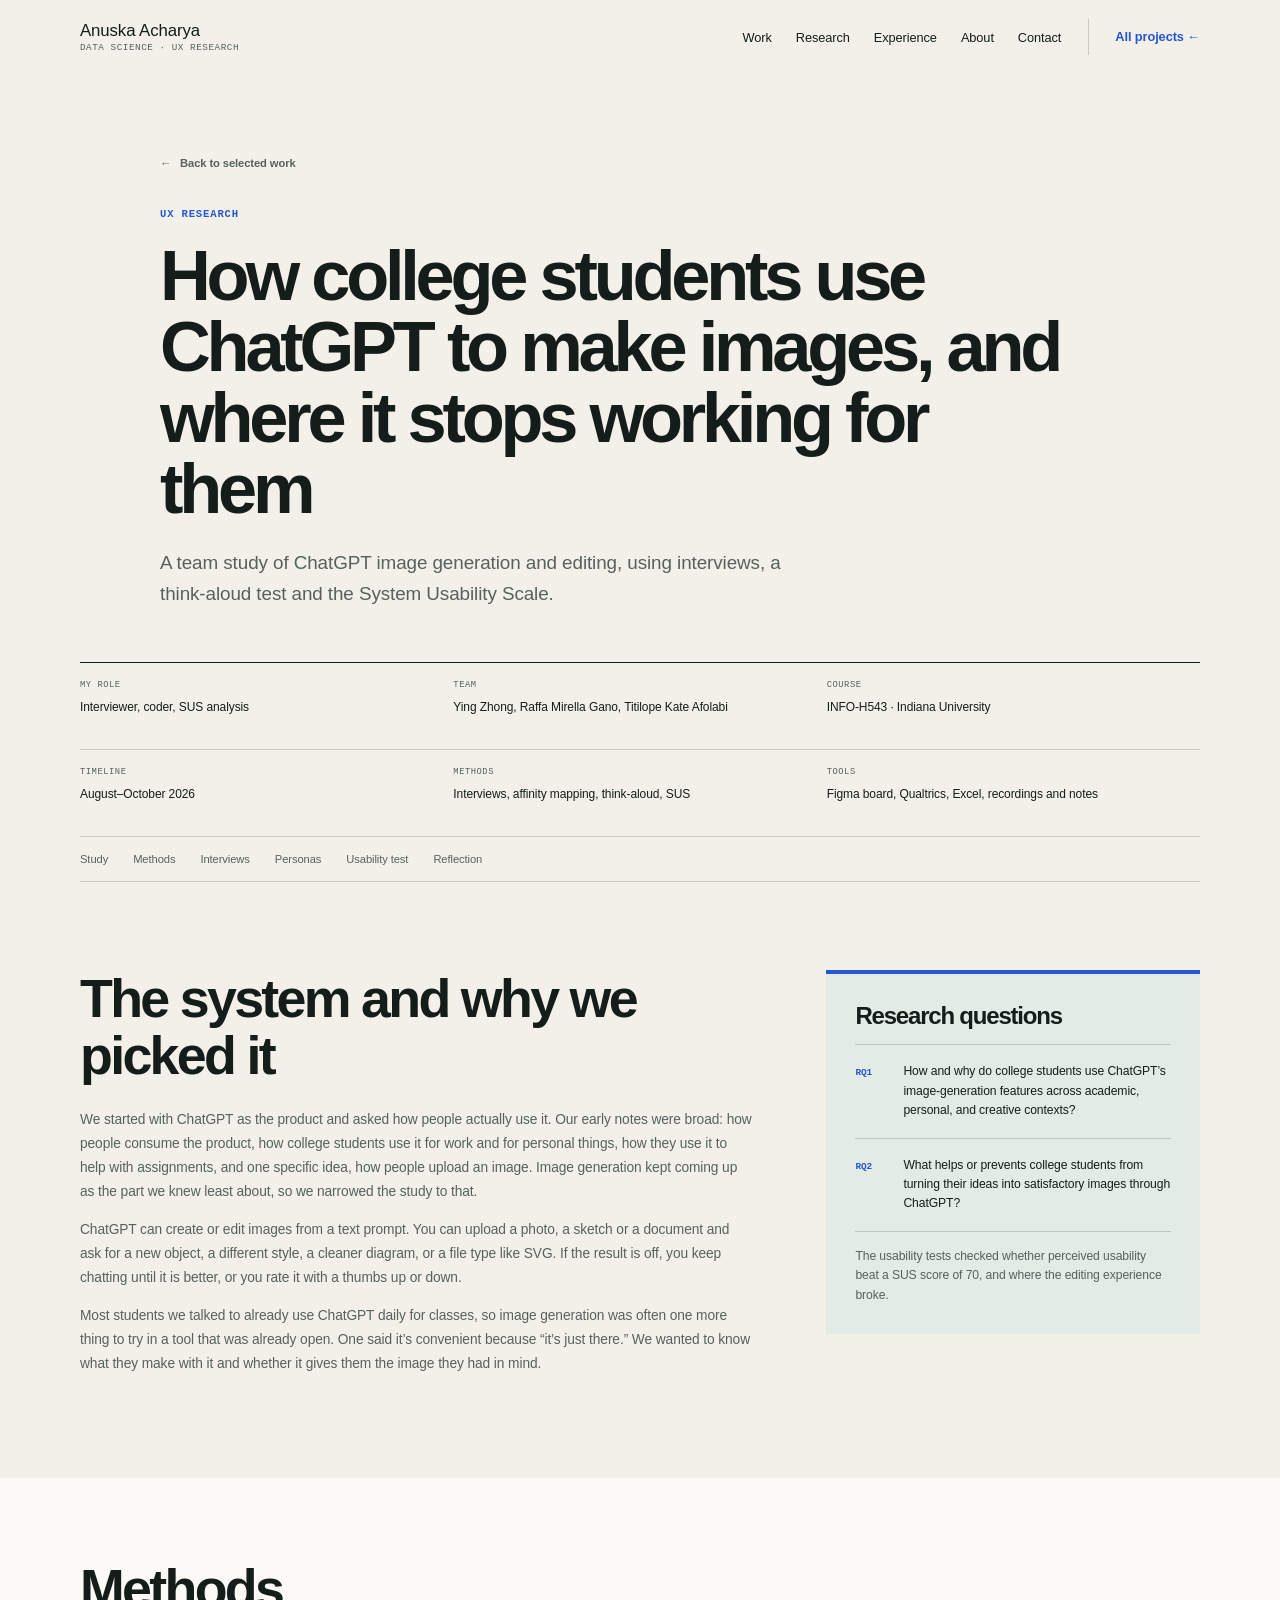
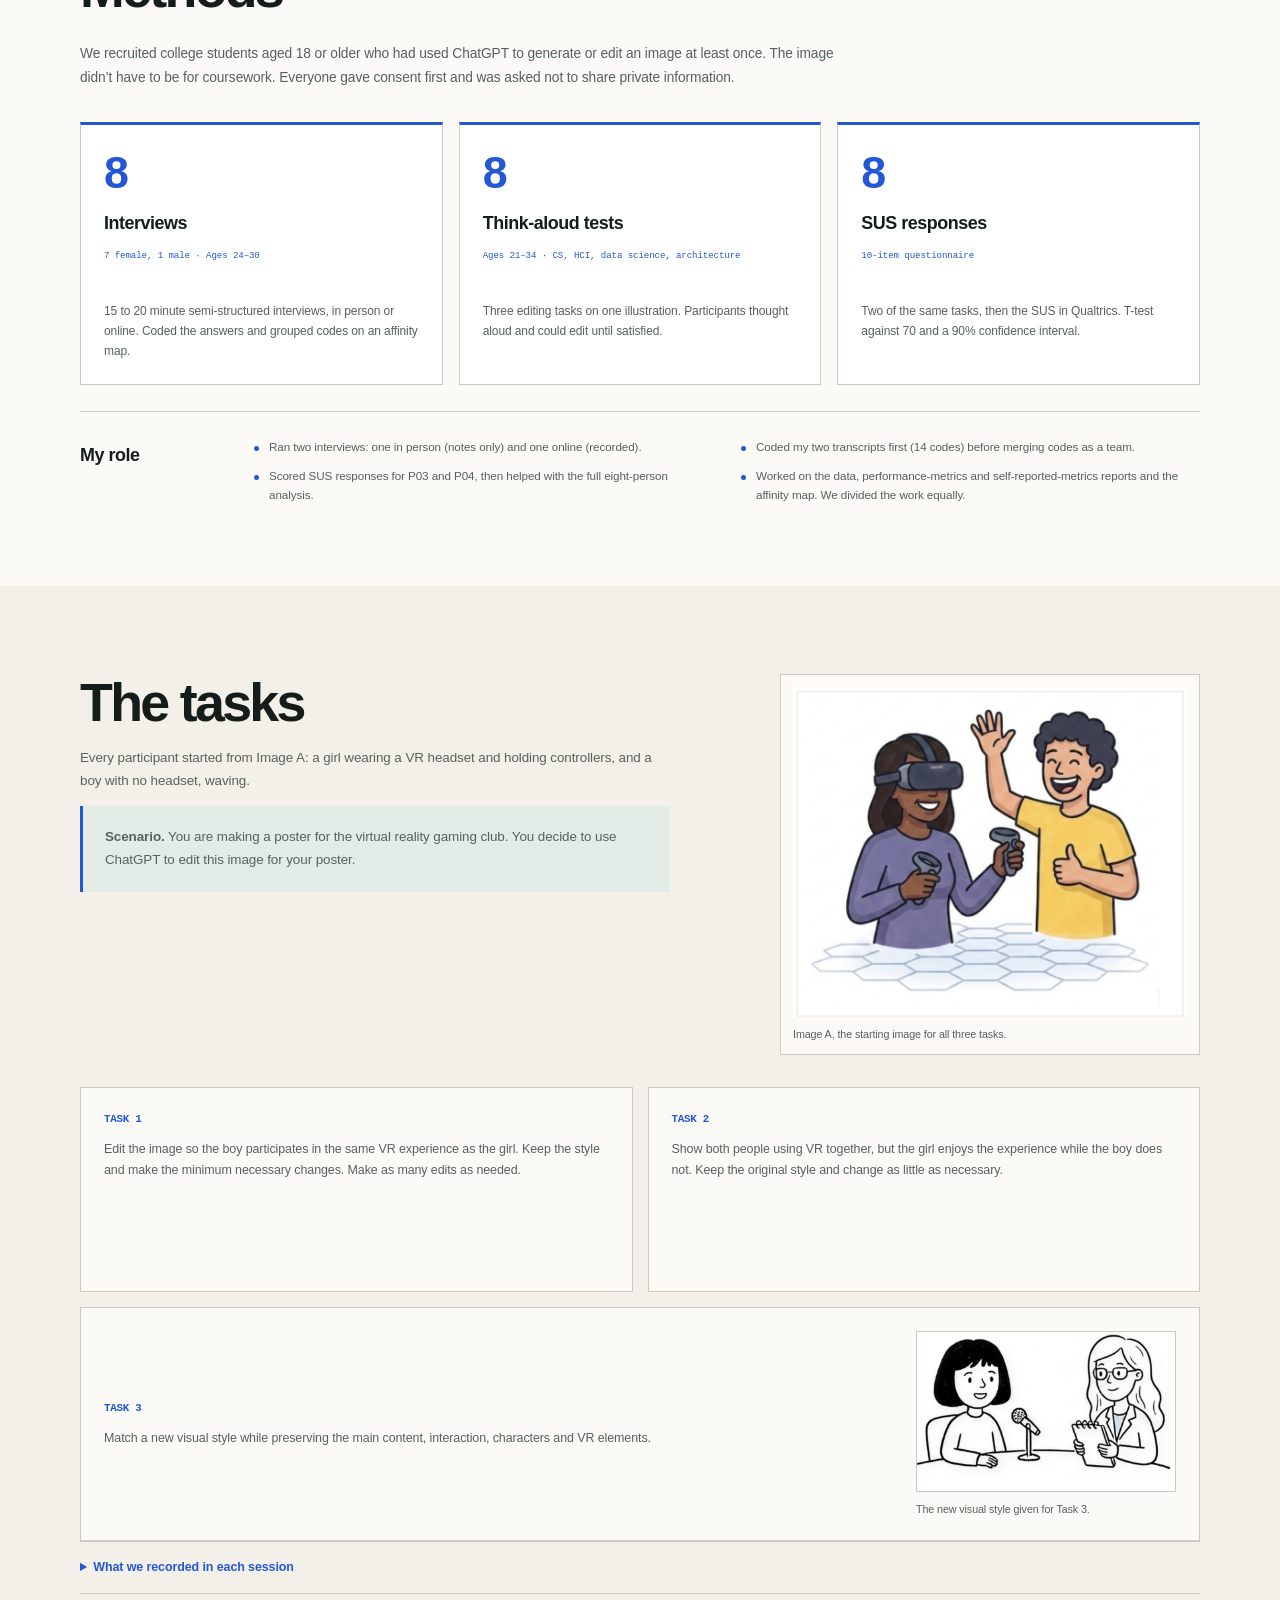
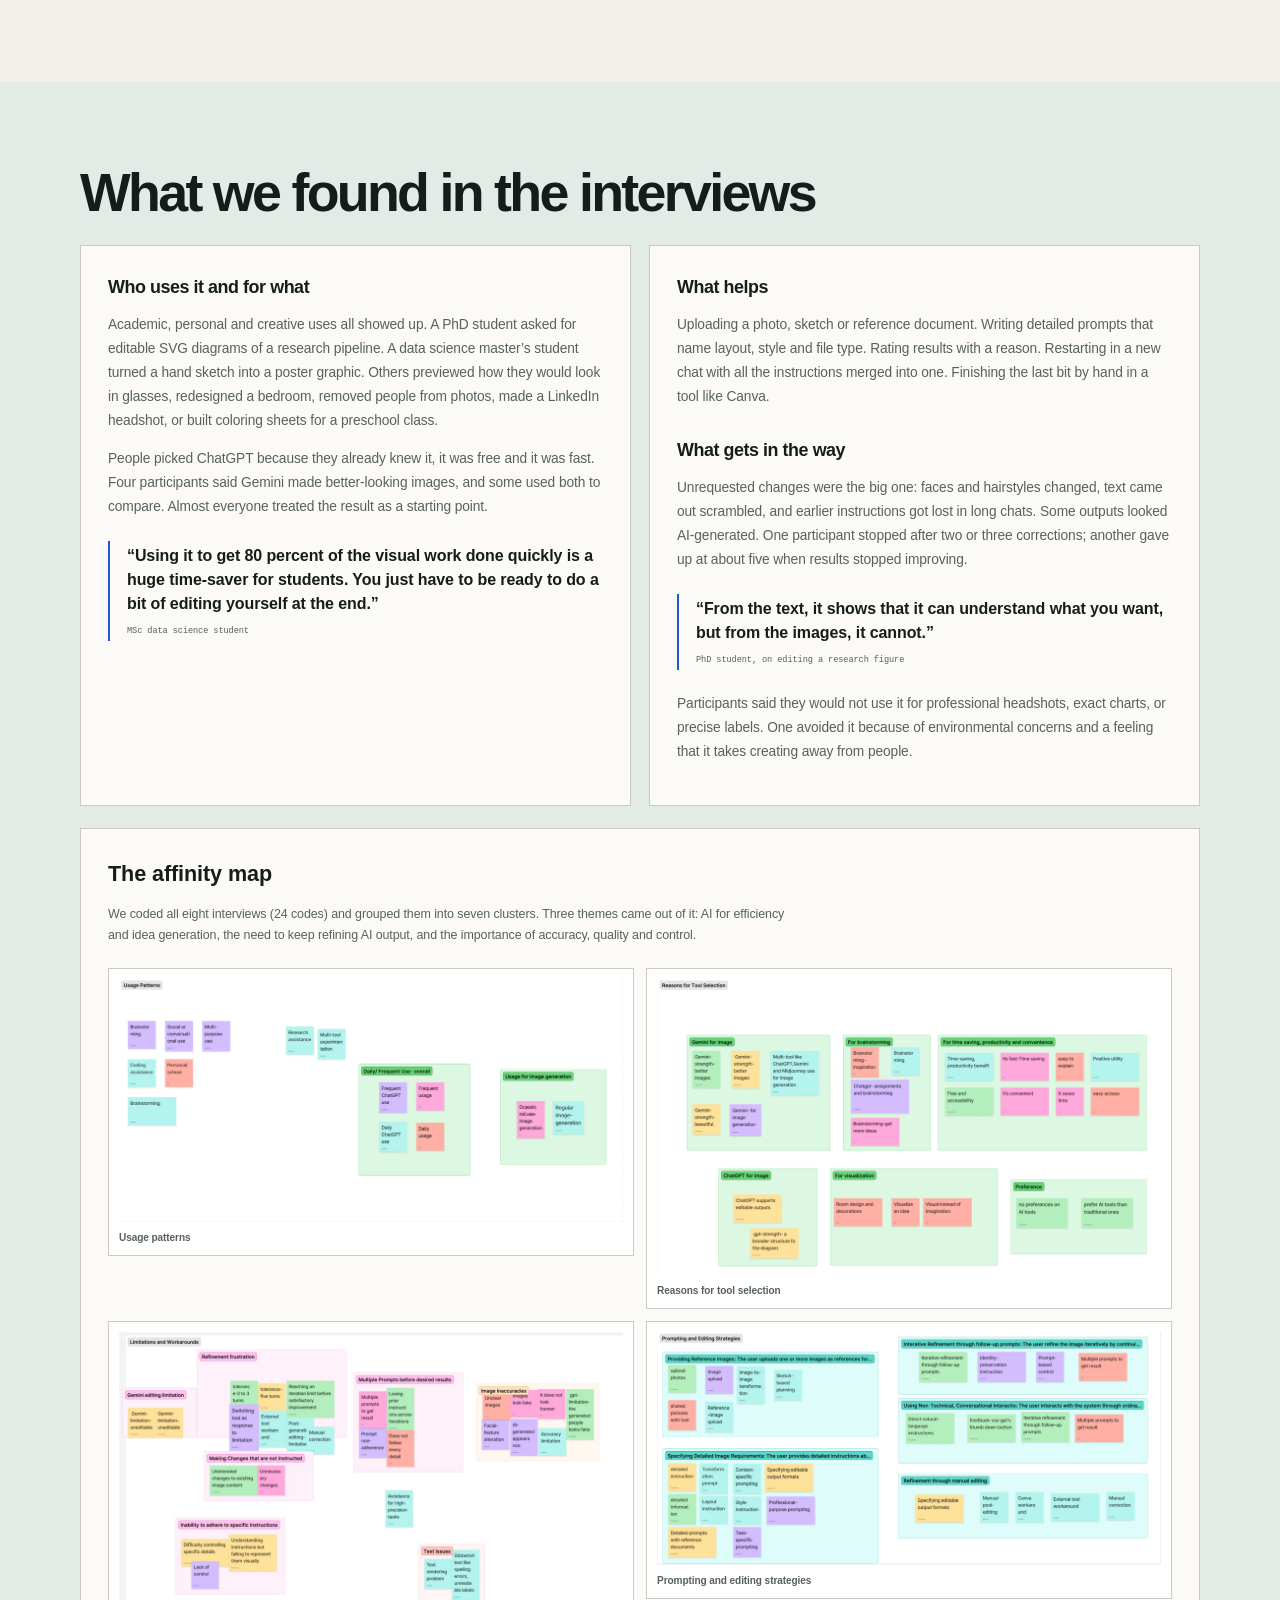
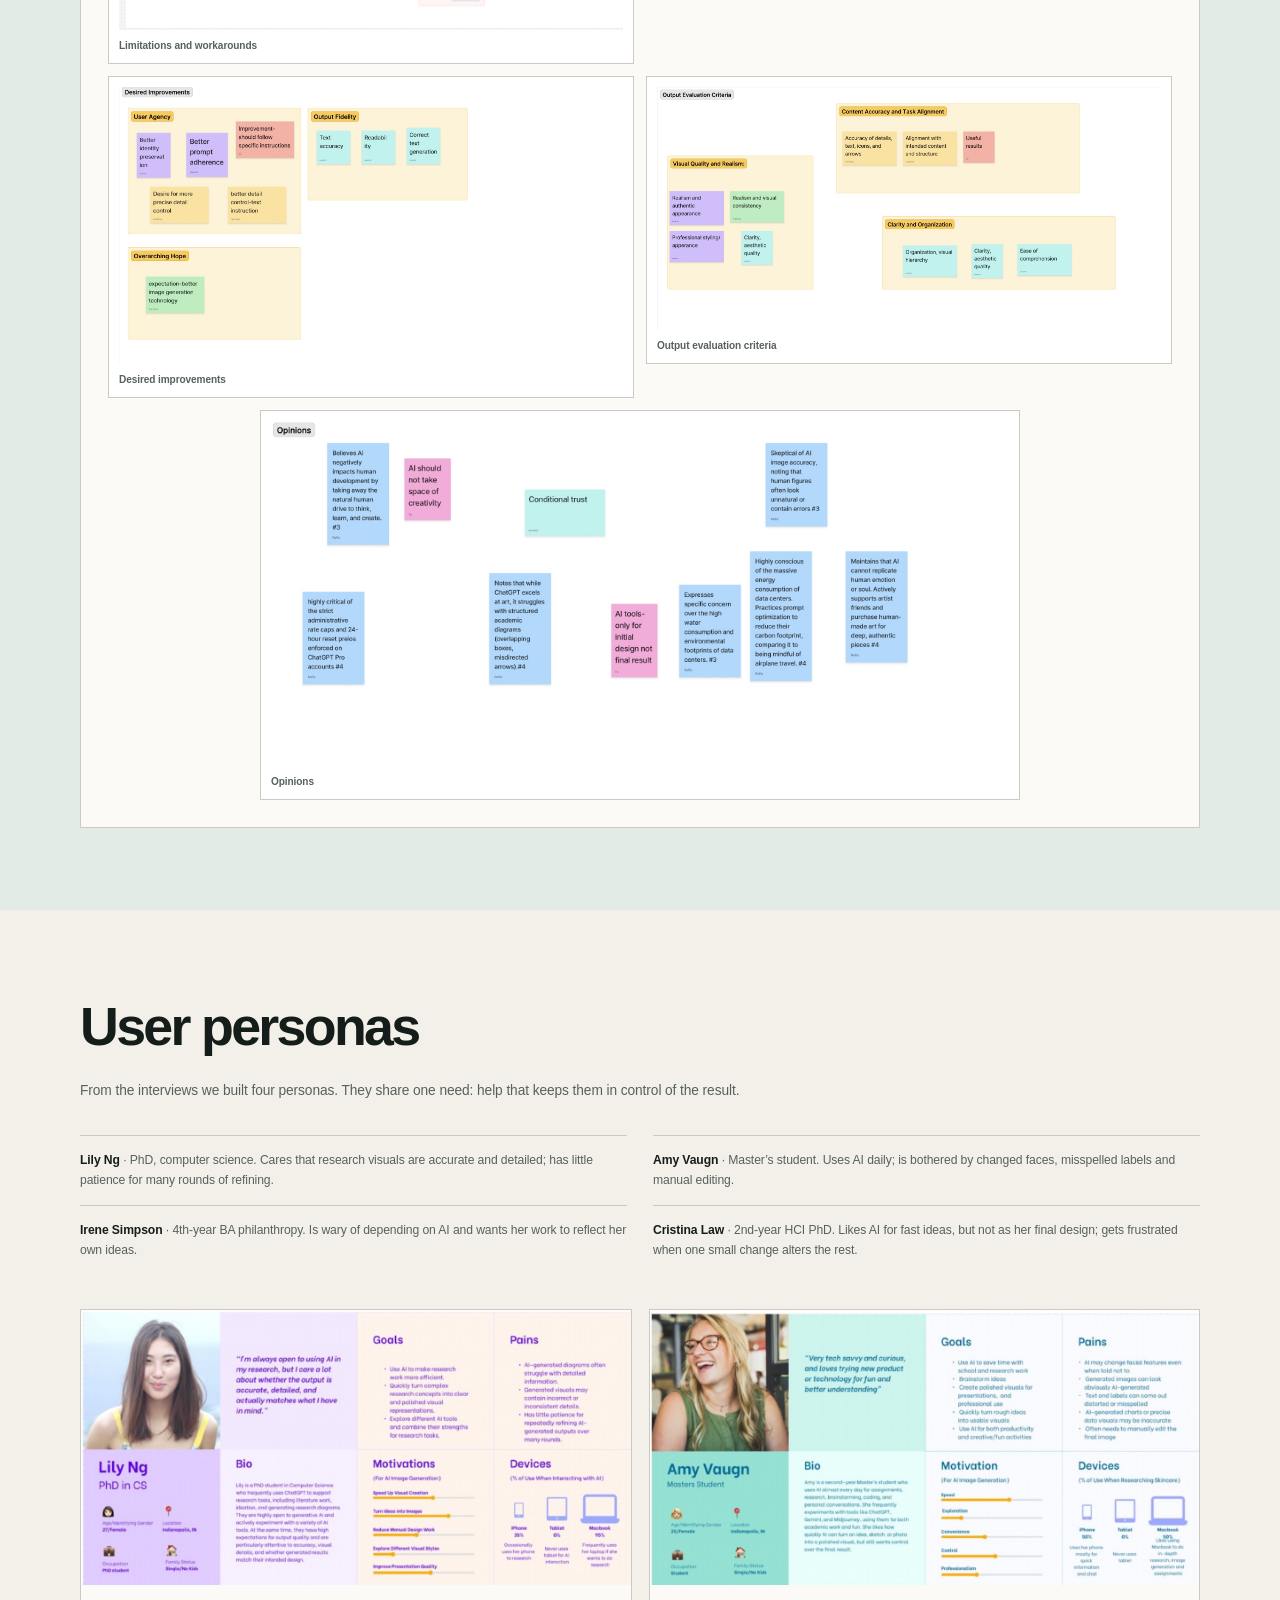
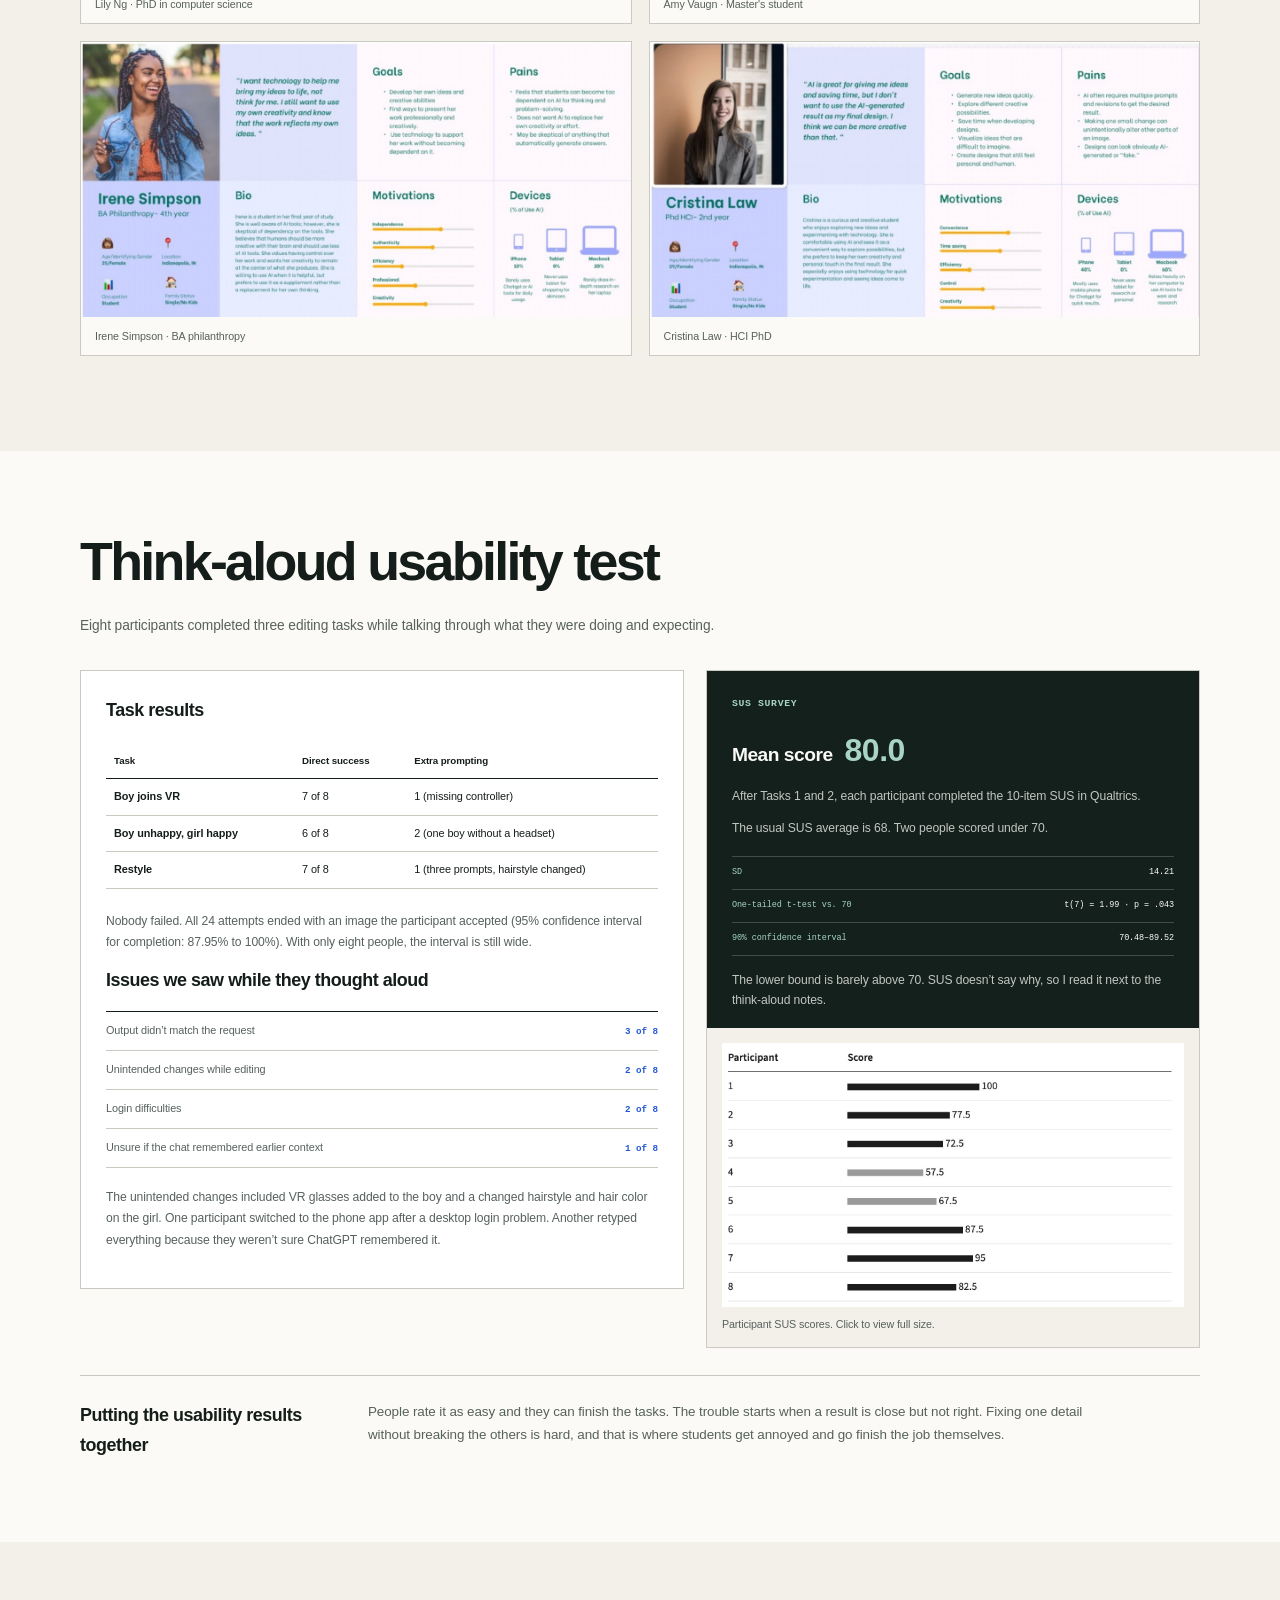
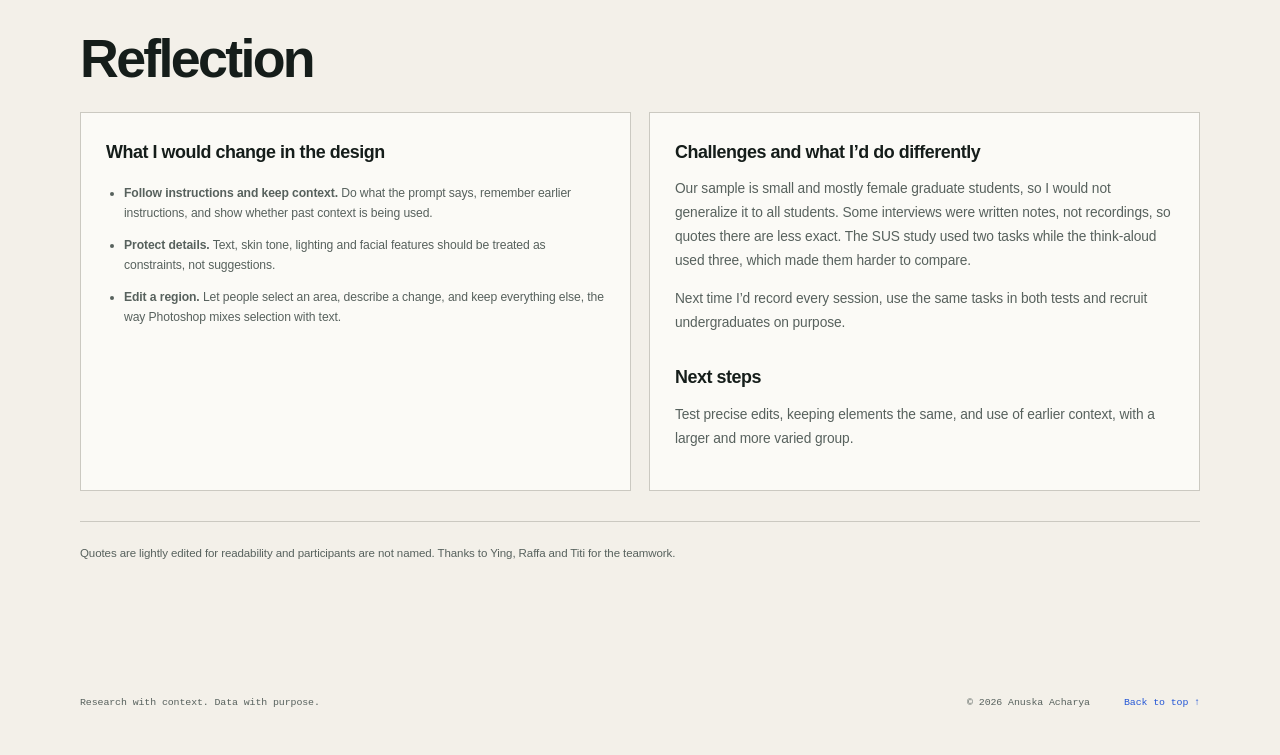
==== commit d12f13c9: "Use full-resolution affinity map sections" ====
--- a/projects/chatgpt-image-ux-research.html
+++ b/projects/chatgpt-image-ux-research.html
@@ -184,7 +184,8 @@
               <figure><a href="../assets/chatgpt-image-ux/affinity-limitations-detail.jpg" target="_blank" rel="noreferrer"><img src="../assets/chatgpt-image-ux/affinity-limitations-detail.jpg" alt="Affinity map notes about limitations and workarounds."></a><figcaption>Limitations and workarounds</figcaption></figure>
               <figure><a href="../assets/chatgpt-image-ux/affinity-prompting-strategies.jpg" target="_blank" rel="noreferrer"><img src="../assets/chatgpt-image-ux/affinity-prompting-strategies.jpg" alt="Affinity map notes about prompting and editing strategies."></a><figcaption>Prompting and editing strategies</figcaption></figure>
               <figure><a href="../assets/chatgpt-image-ux/affinity-desired-improvements.jpg" target="_blank" rel="noreferrer"><img src="../assets/chatgpt-image-ux/affinity-desired-improvements.jpg" alt="Affinity map notes about desired improvements."></a><figcaption>Desired improvements</figcaption></figure>
-              <figure><a href="../assets/chatgpt-image-ux/affinity-evaluation-opinions.jpg" target="_blank" rel="noreferrer"><img src="../assets/chatgpt-image-ux/affinity-evaluation-opinions.jpg" alt="Affinity map notes about output evaluation and participant opinions."></a><figcaption>Output evaluation and opinions</figcaption></figure>
+              <figure><a href="../assets/chatgpt-image-ux/affinity-output-evaluation.jpg" target="_blank" rel="noreferrer"><img src="../assets/chatgpt-image-ux/affinity-output-evaluation.jpg" alt="Affinity map notes about criteria for evaluating image output."></a><figcaption>Output evaluation criteria</figcaption></figure>
+              <figure><a href="../assets/chatgpt-image-ux/affinity-opinions.jpg" target="_blank" rel="noreferrer"><img src="../assets/chatgpt-image-ux/affinity-opinions.jpg" alt="Participant opinions about AI image generation."></a><figcaption>Opinions</figcaption></figure>
             </div>
           </div>
         </div>
--- a/styles.css
+++ b/styles.css
@@ -3766,14 +3766,18 @@
 
 .ux-affinity-fragments {
   display: grid;
+  width: 100%;
+  min-width: 0;
   margin-top: 22px;
-  grid-template-columns: repeat(3, minmax(0, 1fr));
+  grid-template-columns: repeat(2, minmax(0, 1fr));
   align-items: start;
   gap: 12px;
 }
 
 .ux-affinity-fragments figure {
   display: grid;
+  min-width: 0;
+  max-width: 100%;
   padding: 10px;
   margin: 0;
   border: 1px solid var(--rule);
@@ -3782,6 +3786,7 @@
 
 .ux-affinity-fragments a {
   display: block;
+  max-width: 100%;
   overflow: hidden;
   background: white;
 }
@@ -3798,6 +3803,12 @@
   font-size: 0.63rem;
   font-weight: 600;
   line-height: 1.5;
+}
+
+.ux-affinity-fragments figure:last-child {
+  width: min(100%, 760px);
+  grid-column: 1 / -1;
+  justify-self: center;
 }
 
 .ux-personas-section {
